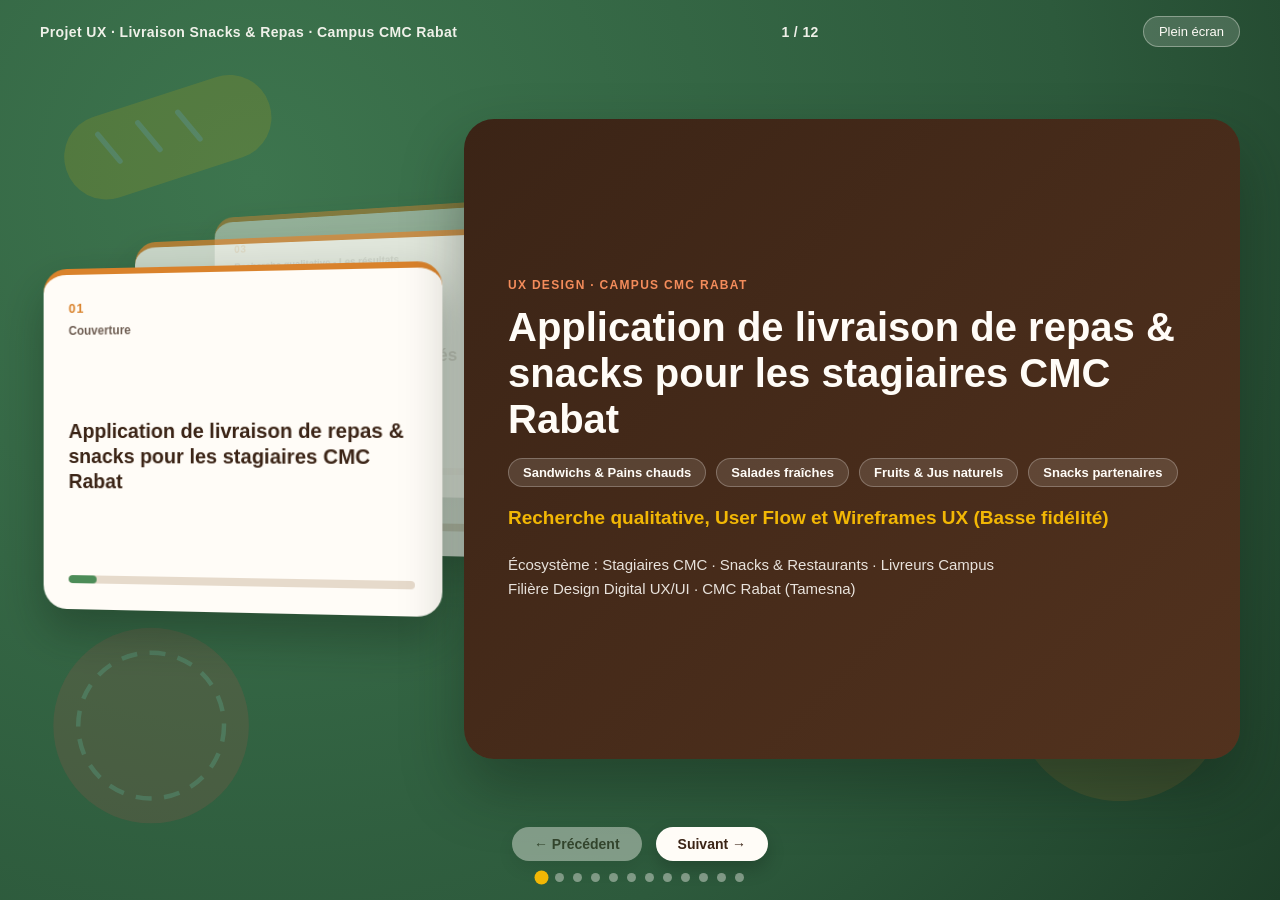
==== index.html @ 909c4a11 "Update print statement from 'Hello' to 'Goodbye'" ====
<!DOCTYPE html>
<html lang="fr">
<head>
<meta charset="UTF-8">
<meta name="viewport" content="width=device-width, initial-scale=1">
<title>Recherche UX & Wireframes : Livraison Campus CMC Rabat</title>
<style>
  :root {
    /* Palette inspirée des snacks : salade fraîche, pain doré, tomate/fruits rouges, croûte grillée */
    --bg-main: #2d5a3c;       /* Vert salade profond */
    --bg-accent: #4c8c58;     /* Vert frais */
    --crust: #3b2416;         /* Brun pain grillé / expresso */
    --bread: #d9822b;         /* Doré pain / brioche */
    --fruit: #d94e4e;         /* Rouge tomate / fraise */
    --citrus: #f2b705;        /* Jaune agrume */
    --cream: #fffcf7;         /* Blanc crème farine */
    --ink: #2a1f18;
    --muted: #6e5d52;
    --light: #f6efe6;
    --pale: #e6dacb;
  }
  * { box-sizing: border-box; margin: 0; padding: 0; }
  html, body { height: 100%; overflow: hidden; }
  body {
    font-family: "Segoe UI", Arial, Helvetica, sans-serif;
    background: radial-gradient(circle at 20% 20%, #3d754e 0%, var(--bg-main) 65%, #1e3f29 100%);
    color: var(--ink);
    display: flex;
    flex-direction: column;
    user-select: none;
    position: relative;
  }

  /* Décoration subtile en arrière-plan (formes organiques fruits / feuilles / pains, sans logo) */
  .bg-decor {
    position: fixed; inset: 0; pointer-events: none; overflow: hidden; z-index: 0; opacity: 0.14;
  }
  .bg-decor svg { width: 100%; height: 100%; }

  /* ---------- Barre supérieure ---------- */
  .topbar {
    position: relative; z-index: 2;
    display: flex; justify-content: space-between; align-items: center;
    padding: 16px 40px; color: var(--cream); font-weight: 600; font-size: 14px; letter-spacing: .4px;
  }
  .topbar .brand { opacity: .92; }
  .topbar .counter { opacity: .92; }
  .fs-btn {
    background: rgba(255,252,247,.16); border: 1px solid rgba(255,252,247,.35);
    color: var(--cream); padding: 7px 15px; border-radius: 999px; cursor: pointer; font-size: 13px;
  }
  .fs-btn:hover { background: rgba(255,252,247,.28); }

  /* ---------- Scène : pile de cartes + carte principale ---------- */
  .stage {
    position: relative; z-index: 2;
    flex: 1; display: grid; grid-template-columns: 33% 1fr; gap: 28px;
    padding: 0 40px; min-height: 0;
  }

  .stack-wrap {
    position: relative; perspective: 1400px; display: flex; align-items: center; justify-content: center;
  }
  .stack {
    position: relative; width: 100%; max-width: 400px; height: 420px;
    transform-style: preserve-3d;
  }
  .stack-card {
    position: absolute; left: 0; top: 50%; width: 100%; height: 340px; margin-top: -170px;
    background: var(--cream); border-radius: 24px; padding: 26px;
    box-shadow: 0 22px 44px rgba(18, 32, 20, .35);
    transition: transform .9s cubic-bezier(.2,.8,.2,1), opacity .9s ease;
    transform-origin: center;
    display: flex; flex-direction: column; justify-content: space-between; overflow: hidden;
    border-top: 6px solid var(--bread);
  }
  .stack-card .sc-num { font-size: 13px; font-weight: 800; color: var(--bread); letter-spacing: 1px; }
  .stack-card .sc-title { font-size: 20px; font-weight: 800; color: var(--crust); line-height: 1.25; }
  .stack-card .sc-sec { font-size: 12px; color: var(--muted); font-weight: 600; }
  .stack-card .sc-bar { height: 8px; border-radius: 8px; background: var(--pale); overflow: hidden; }
  .stack-card .sc-bar span { display: block; height: 100%; background: var(--bg-accent); border-radius: 8px; }

  .main-wrap { position: relative; display: flex; align-items: center; min-height: 0; }
  .main-card {
    position: relative; width: 100%; height: min(74vh, 640px);
    background: var(--cream); border-radius: 30px; padding: 36px 44px;
    box-shadow: 0 30px 60px rgba(15, 28, 18, .38);
    display: flex; flex-direction: column; overflow: hidden;
  }
  .main-card.enter { animation: enter .7s cubic-bezier(.2,.8,.2,1); }
  @keyframes enter {
    from { opacity: 0; transform: translateX(40px) scale(.98); }
    to   { opacity: 1; transform: translateX(0) scale(1); }
  }
  .section-tag {
    font-size: 12px; font-weight: 800; letter-spacing: 1.3px; text-transform: uppercase; color: var(--bread);
  }
  .slide-title { font-size: 32px; font-weight: 800; color: var(--crust); margin: 6px 0 16px; line-height: 1.15; }
  .content { flex: 1; min-height: 0; overflow: auto; padding-right: 6px; }
  .footnote { font-size: 12px; color: var(--muted); margin-top: 12px; }

  /* Couverture & Merci */
  .cover { background: linear-gradient(135deg, var(--crust) 0%, #52321e 100%) !important; color: var(--cream) !important; justify-content: center; }
  .cover .slide-title { font-size: 40px; color: var(--cream); margin: 12px 0 16px; }
  .cover .sub { font-size: 19px; color: var(--citrus); margin-bottom: 24px; font-weight: 600; }
  .cover .meta { font-size: 15px; opacity: .88; line-height: 1.6; }
  .cover .section-tag { color: #f48c5b; }
  .food-pills { display: flex; gap: 10px; flex-wrap: wrap; margin-bottom: 20px; }
  .food-pill {
    padding: 6px 14px; border-radius: 999px; font-size: 13px; font-weight: 700;
    background: rgba(255,252,247,.12); border: 1px solid rgba(255,252,247,.25); color: var(--cream);
  }

  /* Cartes génériques */
  .grid3 { display: grid; grid-template-columns: repeat(3, 1fr); gap: 16px; }
  .grid2 { display: grid; grid-template-columns: repeat(2, 1fr); gap: 16px; }
  .box { background: var(--light); border-radius: 18px; padding: 18px 20px; border: 1px solid #eadfce; }
  .box h4 { font-size: 16px; color: var(--crust); margin-bottom: 8px; }
  .box p, .box li { font-size: 14.5px; line-height: 1.45; }
  .box ul { padding-left: 18px; }
  .tint-fruit { background: #fbeaea; border-color: #f3cece; }
  .tint-salad { background: #e8f3eb; border-color: #c8e2cf; }
  .tint-bread { background: #fdf2e3; border-color: #f4dcba; }
  .dark { background: var(--crust); color: var(--cream); border: none; }
  .dark h4 { color: var(--citrus); }
  .q { font-weight: 700; color: var(--crust); font-size: 16.5px; margin-bottom: 8px; }
  .answer-label { font-size: 12px; font-weight: 800; letter-spacing: 1px; color: var(--bg-main); text-transform: uppercase; margin-bottom: 8px; }

  /* Barres de résultats */
  .bars { display: flex; flex-direction: column; gap: 11px; }
  .bar-row { display: grid; grid-template-columns: 225px 1fr 60px; align-items: center; gap: 12px; font-size: 14.5px; }
  .bar-track { height: 20px; background: var(--pale); border-radius: 12px; overflow: hidden; }
  .bar-fill { height: 100%; border-radius: 12px; background: var(--fruit); transform-origin: left; animation: grow .9s ease both; }
  .bar-fill.salad { background: var(--bg-accent); }
  .bar-fill.bread { background: var(--bread); }
  .bar-fill.crust { background: var(--crust); }
  .bar-val { font-weight: 800; color: var(--crust); text-align: right; }
  @keyframes grow { from { transform: scaleX(0); } to { transform: scaleX(1); } }

  /* ---------- USER FLOW DIAGRAMME (Bas-fidélité / UX) ---------- */
  .flow-board {
    display: flex; flex-direction: column; gap: 14px; background: #fff;
    border: 2px dashed #cbbba8; border-radius: 18px; padding: 16px;
  }
  .flow-lane {
    display: flex; align-items: center; gap: 8px; flex-wrap: wrap;
    padding: 10px 12px; border-radius: 12px; background: var(--light);
  }
  .lane-title {
    width: 110px; font-size: 12px; font-weight: 800; text-transform: uppercase;
    color: var(--crust); flex-shrink: 0;
  }
  .fn-screen {
    background: #fde68a; border: 1.5px solid #b45309; color: #451a03;
    padding: 6px 10px; border-radius: 6px; font-size: 12px; font-weight: 700; text-align: center;
  }
  .fn-action {
    background: #bbf7d0; border: 1.5px solid #15803d; color: #052e16;
    padding: 6px 11px; border-radius: 999px; font-size: 12px; font-weight: 700; text-align: center;
  }
  .fn-decision {
    background: #bae6fd; border: 1.5px solid #0369a1; color: #082f49;
    padding: 6px 10px; border-radius: 4px; font-size: 11.5px; font-weight: 700;
    transform: skewX(-8deg);
  }
  .fn-arrow { font-weight: 800; color: var(--muted); font-size: 14px; }

  /* ---------- WIREFRAMES UX (Basse fidélité / Noir & Blanc / Sans UI) ---------- */
  .wf-showcase {
    display: grid; grid-template-columns: 270px 1fr; gap: 24px; align-items: start;
  }
  .wf-phone {
    width: 265px; background: #ffffff; border: 2.5px solid #2b2b2b; border-radius: 22px;
    padding: 14px 14px 10px; font-family: Arial, Helvetica, sans-serif; color: #222;
    box-shadow: 6px 6px 0px #d6cec2;
  }
  .wf-meta-top { font-size: 9.5px; color: #666; letter-spacing: .5px; text-transform: uppercase; margin-bottom: 4px; }
  .wf-h1 { font-size: 17px; font-weight: 800; color: #111; margin-bottom: 4px; }
  .wf-sub { font-size: 11px; color: #555; margin-bottom: 10px; line-height: 1.3; }
  .wf-img-box {
    border: 1.5px solid #888; background: #f5f5f5; position: relative;
    display: flex; align-items: center; justify-content: center; overflow: hidden;
  }
  .wf-img-box svg { position: absolute; inset: 0; width: 100%; height: 100%; }
  .wf-input {
    border: 1.5px solid #666; padding: 7px 9px; font-size: 11px; color: #777;
    background: #fff; margin-bottom: 8px;
  }
  .wf-label { font-size: 11px; font-weight: 700; margin-bottom: 3px; color: #222; }
  .wf-card {
    border: 1.5px solid #777; padding: 8px; margin-bottom: 8px; display: flex; gap: 9px; align-items: center;
  }
  .wf-tabs { display: grid; grid-template-columns: repeat(3, 1fr); gap: 5px; margin-bottom: 10px; }
  .wf-tab {
    border: 1.5px solid #666; text-align: center; padding: 5px 2px; font-size: 11px; font-weight: 700;
  }
  .wf-tab.active { background: #dcdcdc; }
  .wf-btn {
    border: 1.5px solid #333; background: #e0e0e0; text-align: center;
    padding: 8px; font-size: 12px; font-weight: 800; color: #111; margin-top: 8px;
  }
  .wf-btn-outline {
    border: 1.5px solid #444; background: #fff; text-align: center;
    padding: 6px; font-size: 11px; font-weight: 700; color: #111;
  }
  .wf-footer {
    border-top: 1px solid #ccc; margin-top: 10px; padding-top: 6px;
    font-size: 9.5px; color: #666; display: flex; justify-content: space-between;
  }
  .wf-homebar { width: 64px; height: 3px; background: #333; margin: 6px auto 0; border-radius: 2px; }

  /* ---------- Contrôles ---------- */
  .controls {
    position: relative; z-index: 2;
    display: flex; flex-direction: column; align-items: center; gap: 12px; padding: 12px 0 18px;
  }
  .dots { display: flex; gap: 9px; flex-wrap: wrap; justify-content: center; max-width: 90vw; }
  .dot {
    width: 9px; height: 9px; border-radius: 50%; background: rgba(255,252,247,.4); border: 0; cursor: pointer;
    transition: transform .3s ease, background .3s ease;
  }
  .dot.active { background: var(--citrus); transform: scale(1.55); }
  .nav { display: flex; gap: 14px; }
  .nav button {
    background: var(--cream); color: var(--crust); border: 0; border-radius: 999px; padding: 9px 22px;
    font-weight: 800; font-size: 14px; cursor: pointer; box-shadow: 0 8px 18px rgba(0,0,0,.2);
  }
  .nav button:disabled { opacity: .4; cursor: default; }

  @media (max-width: 920px) {
    .stage { grid-template-columns: 1fr; }
    .stack-wrap { display: none; }
    .wf-showcase { grid-template-columns: 1fr; justify-items: center; }
    .grid3, .grid2 { grid-template-columns: 1fr; }
    .slide-title { font-size: 25px; }
  }
</style>
</head>
<body>

<!-- Fond illustratif léger : silhouettes abstraites de pains, feuilles de salade et fruits (sans logo) -->
<div class="bg-decor" aria-hidden="true">
  <svg viewBox="0 0 1440 900" fill="none" xmlns="http://www.w3.org/2000/svg">
    <!-- Pain / Baguette stylisée en haut à gauche -->
    <rect x="60" y="90" width="240" height="95" rx="47" transform="rotate(-18 60 90)" fill="#f2b705"/>
    <path d="M110 95 L135 125 M155 82 L180 112 M200 70 L225 100" stroke="#fff" stroke-width="6" stroke-linecap="round"/>
    <!-- Tranche d'agrume / fruit en bas à gauche -->
    <circle cx="170" cy="760" r="110" fill="#d94e4e"/>
    <circle cx="170" cy="760" r="82" stroke="#fff" stroke-width="5" stroke-dasharray="18 14"/>
    <!-- Feuille de salade / herbes à droite -->
    <path d="M1260 140 C1340 120, 1410 210, 1340 290 C1270 370, 1180 280, 1260 140 Z" fill="#a3e635"/>
    <path d="M1265 165 Q1300 220 1330 275" stroke="#fff" stroke-width="5" stroke-linecap="round"/>
    <!-- Bol de salade / snack en bas à droite -->
    <path d="M1140 720 H1380 C1380 800, 1320 845, 1260 845 C1200 845, 1140 800, 1140 720 Z" fill="#d9822b"/>
    <circle cx="1210" cy="705" r="28" fill="#a3e635"/>
    <circle cx="1265" cy="698" r="32" fill="#d94e4e"/>
    <circle cx="1320" cy="708" r="26" fill="#f2b705"/>
  </svg>
</div>

<div class="topbar">
  <span class="brand">Projet UX · Livraison Snacks & Repas · Campus CMC Rabat</span>
  <span class="counter" id="counter"></span>
  <button class="fs-btn" id="fsBtn" title="Plein écran (F)">Plein écran</button>
</div>

<div class="stage">
  <div class="stack-wrap">
    <div class="stack" id="stack"></div>
  </div>
  <div class="main-wrap">
    <div class="main-card" id="mainCard"><div class="content" id="mainContent"></div></div>
  </div>
</div>

<div class="controls">
  <div class="nav">
    <button id="prevBtn">← Précédent</button>
    <button id="nextBtn">Suivant →</button>
  </div>
  <div class="dots" id="dots"></div>
</div>

<script>
/* ==================================================================
   SECTIONS SELON VOTRE SOMMAIRE
   ================================================================== */
const SECTIONS = [
  "Recherche qualitative - Les résultats",
  "User Flow (Parcours utilisateur)",
  "Prototype UX : Wireframes (Basse fidélité)",
  "Conclusion & Merci"
];

// Helper pour l'espace réservé d'image wireframe (croix UX standard)
const wfPlaceholder = (w, h, label = "") => `
  <div class="wf-img-box" style="width:${w};height:${h};flex-shrink:0">
    <svg viewBox="0 0 100 100" preserveAspectRatio="none">
      <line x1="0" y1="0" x2="100" y2="100" stroke="#999" stroke-width="1.5"/>
      <line x1="100" y1="0" x2="0" y2="100" stroke="#999" stroke-width="1.5"/>
    </svg>
    ${label ? `<span style="position:relative;background:#fff;padding:2px 5px;font-size:10px;font-weight:800;border:1px solid #888">${label}</span>` : ""}
  </div>`;

const bars = (rows, max, unit = "/9", cls = "salad") =>
  `<div class="bars">${rows.map(([label, v]) => `
    <div class="bar-row">
      <span>${label}</span>
      <div class="bar-track"><div class="bar-fill ${cls}" style="width:${(v / max) * 100}%"></div></div>
      <span class="bar-val">${v}${unit}</span>
    </div>`).join("")}</div>`;

const S = [];

/* ---------------- 0. COUVERTURE ---------------- */
S.push({
  cover: true, section: "",
  title: "Application de livraison de repas & snacks pour les stagiaires CMC Rabat",
  html: `<div class="food-pills">
           <span class="food-pill">Sandwichs & Pains chauds</span>
           <span class="food-pill">Salades fraîches</span>
           <span class="food-pill">Fruits & Jus naturels</span>
           <span class="food-pill">Snacks partenaires</span>
         </div>
         <div class="sub">Recherche qualitative, User Flow et Wireframes UX (Basse fidélité)</div>
         <div class="meta">Écosystème : Stagiaires CMC · Snacks & Restaurants · Livreurs Campus<br>Filière Design Digital UX/UI · CMC Rabat (Tamesna)</div>`
});

/* ---------------- 1. SOMMAIRE ---------------- */
S.push({ section: "Sommaire", title: "Sommaire de la présentation", html: "__SOMMAIRE__" });

/* ==================================================================
   SECTION 1 : RECHERCHE QUALITATIVE - LES RÉSULTATS
   ================================================================== */
S.push({
  section: SECTIONS[0],
  title: "Objectif et acteurs interrogés (Entretiens)",
  html: `<div class="box dark" style="margin-bottom:16px">
           <p style="font-size:16px;line-height:1.5">Comprendre les habitudes alimentaires pendant la pause déjeuner à la CMC Rabat et identifier les blocages entre <b>stagiaires</b>, <b>snacks/restaurants</b> et <b>livreurs</b>.</p>
         </div>
         <div class="grid3">
           <div class="box tint-salad">
             <h4>Stagiaires CMC (5 entretiens)</h4>
             <ul>
               <li>Pause courte (30 à 45 min)</li>
               <li>Budget étudiant (20 à 35 DH)</li>
               <li>Besoin de repas rapides : sandwichs, salades, tacos, fruits</li>
             </ul>
           </div>
           <div class="box tint-bread">
             <h4>Snacks & Restaurants (2 entretiens)</h4>
             <ul>
               <li>Saturation entre 12h10 et 12h30</li>
               <li>Commandes téléphoniques confuses</li>
               <li>Besoin d'anticiper la préparation</li>
             </ul>
           </div>
           <div class="box tint-fruit">
             <h4>Livreurs Campus (2 entretiens)</h4>
             <ul>
               <li>Perte de temps aux accès du campus</li>
               <li>Appels multiples pour localiser le stagiaire</li>
               <li>Besoin d'un point de retrait unique</li>
             </ul>
           </div>
         </div>`
});

S.push({
  section: SECTIONS[0],
  title: "Résultats qualitatifs : irritants récurrents",
  html: `<div class="q">Fréquence des problèmes cités lors des 9 entretiens semi-directifs</div>
         <div class="answer-label">Synthèse des retours terrain</div>
         ${bars([
           ["Files d'attente trop longues aux snacks", 9],
           ["Crainte d'arriver en retard en cours/atelier", 8],
           ["Manque de visibilité sur les menus et prix", 7],
           ["Frais de livraison élevés pour un seul stagiaire", 6],
           ["Difficulté du livreur à trouver l'entrée", 5]
         ], 9, "/9", "bread")}
         <div class="box tint-salad" style="margin-top:16px">
           <p><b>Enseignement clé UX :</b> Le système doit intégrer la <b>précommande avant la pause</b>, le <b>panier partagé (commande groupée)</b> entre camarades et un <b>point de collecte fixe</b> à la porte principale.</p>
         </div>`
});

S.push({
  section: SECTIONS[0],
  title: "Verbatims et besoins fonctionnels déduits",
  html: `<div class="grid3">
           <div class="box">
             <h4>Parole de Stagiaire</h4>
             <p><i>« À 12h15, tout le monde sort en même temps. Si j'attends 20 minutes au snack, je n'ai plus le temps de manger. »</i></p>
             <p style="margin-top:10px;color:var(--bg-main)"><b>→ Solution UX :</b> Précommande horodatée + suivi en direct.</p>
           </div>
           <div class="box">
             <h4>Parole de Gérant Snack</h4>
             <p><i>« Si je reçois les commandes 20 minutes avant la pause, je prépare les pains et salades à l'avance sans erreur. »</i></p>
             <p style="margin-top:10px;color:var(--bg-main)"><b>→ Solution UX :</b> File de préparation planifiée.</p>
           </div>
           <div class="box">
             <h4>Parole de Livreur</h4>
             <p><i>« Déposer toutes les commandes groupées à la Porte Principale avec un QR code me fait gagner 10 minutes par trajet. »</i></p>
             <p style="margin-top:10px;color:var(--bg-main)"><b>→ Solution UX :</b> Validation rapide par QR Code.</p>
           </div>
         </div>`
});

/* ==================================================================
   SECTION 2 : USER FLOW (PARCOURS UTILISATEUR)
   ================================================================== */
S.push({
  section: SECTIONS[1],
  title: "User Flow global : Stagiaire · Snack · Livreur",
  html: `<div class="flow-board">
           <div class="flow-lane">
             <span class="lane-title">1. Accès & Choix</span>
             <span class="fn-action">Ouvrir l'app</span><span class="fn-arrow">→</span>
             <span class="fn-screen">Connexion Email CMC</span><span class="fn-arrow">→</span>
             <span class="fn-screen">Liste Snacks Campus</span><span class="fn-arrow">→</span>
             <span class="fn-screen">Menu (Pains, Salades, Fruits)</span><span class="fn-arrow">→</span>
             <span class="fn-action">Ajouter au panier</span>
           </div>
           <div class="flow-lane">
             <span class="lane-title">2. Panier & Groupe</span>
             <span class="fn-decision">Commande groupée ?</span><span class="fn-arrow">→</span>
             <span class="fn-action">Oui : Inviter camarades</span><span class="fn-arrow">→</span>
             <span class="fn-screen">Créneau pause (ex: 12h30)</span><span class="fn-arrow">→</span>
             <span class="fn-screen">Point collecte CMC</span><span class="fn-arrow">→</span>
             <span class="fn-action">Payer sa part</span>
           </div>
           <div class="flow-lane">
             <span class="lane-title">3. Préparation Snack</span>
             <span class="fn-screen">Tableau de bord Snack</span><span class="fn-arrow">→</span>
             <span class="fn-decision">Plats dispo ?</span><span class="fn-arrow">→</span>
             <span class="fn-action">Préparer commande</span><span class="fn-arrow">→</span>
             <span class="fn-action">Marquer « Prête »</span>
           </div>
           <div class="flow-lane">
             <span class="lane-title">4. Livraison & Retrait</span>
             <span class="fn-screen">Mission Livreur</span><span class="fn-arrow">→</span>
             <span class="fn-action">Trajet vers Porte CMC</span><span class="fn-arrow">→</span>
             <span class="fn-screen">Suivi en direct</span><span class="fn-arrow">→</span>
             <span class="fn-action">Scanner QR Code</span><span class="fn-arrow">→</span>
             <span class="fn-screen">Réception confirmée</span>
           </div>
         </div>
         <p class="footnote">Légende UX : Jaune = Écran / Interface · Vert = Action utilisateur · Bleu = Condition / Décision.</p>`
});

/* ==================================================================
   SECTION 3 : PROTOTYPE UX (WIREFRAMES BASSE FIDÉLITÉ - SANS UI)
   ================================================================== */

// Écran 1 sur 6 : Connexion CMC
S.push({
  section: SECTIONS[2],
  title: "Wireframe 1/5 · Partie de connexion (Accès Stagiaire)",
  html: `<div class="wf-showcase">
           <div class="wf-phone">
             <div class="wf-meta-top">CAMPUS CMC RABAT</div>
             <div class="wf-h1">Connexion CMC</div>
             <div style="margin:12px auto;width:74px">${wfPlaceholder("74px", "74px")}</div>
             <div style="text-align:center;font-weight:800;font-size:15px;margin:8px 0 4px">Votre pause déjeuner,<br>sans attendre.</div>
             <div class="wf-sub" style="text-align:center">Connectez-vous avec votre compte étudiant.</div>
             <div class="wf-label">Email académique CMC</div>
             <div class="wf-input">prenom.nom@cmc.ac.ma</div>
             <div class="wf-label">Mot de passe</div>
             <div class="wf-input">Saisir votre mot de passe</div>
             <div style="font-size:10px;color:#555;margin-bottom:8px">Mot de passe oublié ?</div>
             <div style="font-size:10px;color:#555;border-top:1px solid #ddd;padding-top:6px">Réservé aux stagiaires de la CMC Rabat.</div>
             <div class="wf-btn">Se connecter</div>
             <div class="wf-footer"><span>CMC Rabat / 1 sur 6</span></div>
             <div class="wf-homebar"></div>
           </div>
           <div>
             <div class="box tint-bread" style="margin-bottom:14px">
               <h4>Structure UX de l'écran de connexion</h4>
               <ul>
                 <li><b>Identification sécurisée :</b> utilisation de l'adresse académique <code>@cmc.ac.ma</code> pour garantir que la livraison est réservée aux stagiaires du campus.</li>
                 <li><b>Promesse claire :</b> hiérarchie visuelle centrée sur le gain de temps pendant la pause déjeuner.</li>
                 <li><b>Approche Wireframe (Lo-Fi) :</b> structure filaire pure en niveaux de gris sans habillage graphique ni logo, afin de valider l'ergonomie et la lisibilité des champs.</li>
               </ul>
             </div>
             <div class="box">
               <h4>Étape du User Flow associée</h4>
               <p>Ouvrir l'application → Vérification de session → Saisie des identifiants CMC → Accès aux snacks du campus.</p>
             </div>
           </div>
         </div>`
});

// Écran 2 sur 6 : Les snacks du campus
S.push({
  section: SECTIONS[2],
  title: "Wireframe 2/5 · Liste des snacks et restaurants proches",
  html: `<div class="wf-showcase">
           <div class="wf-phone">
             <div class="wf-meta-top">CMC RABAT / 02</div>
             <div class="wf-h1">Les snacks du campus</div>
             <div class="wf-input">Rechercher un snack, pain, salade...</div>
             <div style="border:1.5px solid #777;background:#f2f2f2;padding:8px;margin-bottom:10px">
               <div style="font-weight:800;font-size:12px">Offres Stagiaires</div>
               <div style="font-size:10px;color:#555">Des menus adaptés au budget étudiant.</div>
             </div>
             <div style="font-weight:800;font-size:13px;margin-bottom:6px">À proximité de votre pause</div>
             <div class="wf-card">
               ${wfPlaceholder("46px", "46px")}
               <div><div style="font-weight:800;font-size:12px">Snack du Campus</div><div style="font-size:10px;color:#555">10–15 min · Livraison : 0 DH</div><div style="font-weight:800;font-size:11px">Dès 20 DH</div></div>
             </div>
             <div class="wf-card">
               ${wfPlaceholder("46px", "46px")}
               <div><div style="font-weight:800;font-size:12px">Pause Déj’ & Salades</div><div style="font-size:10px;color:#555">15–20 min · Livraison : 3 DH</div><div style="font-weight:800;font-size:11px">Dès 22 DH</div></div>
             </div>
             <div class="wf-card">
               ${wfPlaceholder("46px", "46px")}
               <div><div style="font-weight:800;font-size:12px">Le Fournil & Fruits</div><div style="font-size:10px;color:#555">15–25 min · Livraison : 5 DH</div><div style="font-weight:800;font-size:11px">Dès 18 DH</div></div>
             </div>
             <div style="font-size:10px;color:#555;margin-top:4px">Commandez ensemble, retirez au même point.</div>
             <div class="wf-footer"><span>CMC Rabat / 2 sur 6</span></div>
             <div class="wf-homebar"></div>
           </div>
           <div>
             <div class="box tint-salad" style="margin-bottom:14px">
               <h4>Décisions UX basées sur l'enquête</h4>
               <ul>
                 <li><b>Temps de livraison affiché d'emblée :</b> « 10–15 min » permet au stagiaire de vérifier la compatibilité avec sa pause de 30 min.</li>
                 <li><b>Transparence tarifaire :</b> affichage immédiat des frais de livraison (0 DH à 5 DH) et du prix d'appel (« Dès 20 DH »).</li>
                 <li><b>Mise en avant des offres étudiantes :</b> encart dédié aux formules économiques (sandwichs, salades composées, fruits).</li>
               </ul>
             </div>
             <div class="box">
               <h4>Interaction</h4>
               <p>La sélection d'un établissement ouvre directement sa carte filtrable par catégorie de repas.</p>
             </div>
           </div>
         </div>`
});

// Écran 3 sur 6 : Menu du snack
S.push({
  section: SECTIONS[2],
  title: "Wireframe 3/5 · Carte et sélection des plats",
  html: `<div class="wf-showcase">
           <div class="wf-phone">
             <div class="wf-meta-top">← Snacks</div>
             <div class="wf-h1">Snack du Campus</div>
             <div class="wf-sub">10–15 min · Livraison gratuite sur le campus</div>
             <div class="wf-tabs">
               <div class="wf-tab active">Pains / Tacos</div>
               <div class="wf-tab">Salades</div>
               <div class="wf-tab">Fruits & Jus</div>
             </div>
             <div style="font-weight:800;font-size:13px;margin-bottom:6px">À la carte</div>
             <div class="wf-card" style="justify-content:space-between">
               <div style="display:flex;gap:8px;align-items:center">
                 ${wfPlaceholder("44px", "44px")}
                 <div><div style="font-weight:800;font-size:11.5px">Pain poulet grillé</div><div style="font-size:9.5px;color:#555">Pain frais, crudités, sauce</div><div style="font-weight:800;font-size:11px;margin-top:2px">25 DH</div></div>
               </div>
               <div class="wf-btn-outline" style="padding:4px 7px;font-size:10px">+ Ajouter</div>
             </div>
             <div class="wf-card" style="justify-content:space-between">
               <div style="display:flex;gap:8px;align-items:center">
                 ${wfPlaceholder("44px", "44px")}
                 <div><div style="font-weight:800;font-size:11.5px">Salade fraîcheur</div><div style="font-size:9.5px;color:#555">Laitue, thon, maïs, tomates</div><div style="font-weight:800;font-size:11px;margin-top:2px">22 DH</div></div>
               </div>
               <div class="wf-btn-outline" style="padding:4px 7px;font-size:10px">+ Ajouter</div>
             </div>
             <div class="wf-card" style="justify-content:space-between">
               <div style="display:flex;gap:8px;align-items:center">
                 ${wfPlaceholder("44px", "44px")}
                 <div><div style="font-weight:800;font-size:11.5px">Coupe de fruits frais</div><div style="font-size:9.5px;color:#555">Fruits de saison découpés</div><div style="font-weight:800;font-size:11px;margin-top:2px">15 DH</div></div>
               </div>
               <div class="wf-btn-outline" style="padding:4px 7px;font-size:10px">+ Ajouter</div>
             </div>
             <div class="wf-footer"><span>CMC Rabat / 3 sur 6</span></div>
             <div class="wf-homebar"></div>
           </div>
           <div>
             <div class="box tint-bread" style="margin-bottom:14px">
               <h4>Ergonomie de choix rapide</h4>
               <ul>
                 <li><b>Navigation par onglets :</b> accès direct aux catégories <i>Pains / Tacos</i>, <i>Salades</i> et <i>Fruits & Jus</i> sans défilement excessif.</li>
                 <li><b>Ajout en un clic (« + Ajouter ») :</b> réduit le temps de commande à moins de 90 secondes.</li>
                 <li><b>Lisibilité des ingrédients et prix :</b> évite toute ambiguïté lors de la préparation par le snack.</li>
               </ul>
             </div>
           </div>
         </div>`
});

// Écran 4 sur 6 : Mon panier & Commande groupée
S.push({
  section: SECTIONS[2],
  title: "Wireframe 4/5 · Panier et commande groupée entre stagiaires",
  html: `<div class="wf-showcase">
           <div class="wf-phone">
             <div class="wf-meta-top">← Menu</div>
             <div class="wf-h1">Mon panier</div>
             <div class="wf-sub">Snack du Campus · 1 article</div>
             <div class="wf-card" style="justify-content:space-between">
               <div style="display:flex;gap:8px;align-items:center">
                 ${wfPlaceholder("44px", "44px")}
                 <div><div style="font-weight:800;font-size:12px">Pain poulet grillé</div><div style="font-size:10px;color:#555">Sauce au choix · Quantité : 1</div></div>
               </div>
               <div style="font-weight:800;font-size:12px">25 DH</div>
             </div>
             <div style="font-weight:800;font-size:13px;margin:10px 0 6px">Commander à plusieurs</div>
             <div style="border:1.5px solid #777;padding:9px;background:#f8f8f8">
               <div style="display:flex;justify-content:space-between;align-items:center;font-weight:800;font-size:11.5px">
                 <span>Créer un panier partagé<br>(Commande groupée)</span>
                 <span style="border:1.5px solid #333;border-radius:10px;padding:1px 8px;background:#ccc">ON</span>
               </div>
               <div style="font-size:10px;color:#555;margin:6px 0">Activé · Invitez vos camarades à ajouter leurs repas avant de valider.</div>
               <div class="wf-btn-outline">Inviter des camarades</div>
             </div>
             <div style="font-weight:800;font-size:12px;margin-top:10px">Récapitulatif</div>
             <div style="display:flex;justify-content:space-between;font-size:11px;margin-top:4px"><span>Sous-total</span><span>25 DH</span></div>
             <div style="display:flex;justify-content:space-between;font-size:11px"><span>Livraison campus</span><span>0 DH</span></div>
             <div style="display:flex;justify-content:space-between;font-weight:800;font-size:13px;border-top:1px solid #ccc;margin-top:5px;padding-top:5px"><span>Total à payer</span><span>25 DH</span></div>
             <div class="wf-btn">Continuer</div>
             <div class="wf-footer"><span>CMC Rabat / 4 sur 6</span></div>
             <div class="wf-homebar"></div>
           </div>
           <div>
             <div class="box tint-fruit" style="margin-bottom:14px">
               <h4>Fonctionnalité phare : Panier partagé</h4>
               <ul>
                 <li><b>Réduction des coûts :</b> plusieurs stagiaires d'un même groupe commandent ensemble et partagent les frais de livraison.</li>
                 <li><b>Livraison groupée :</b> le livreur effectue un seul dépôt pour plusieurs stagiaires au même créneau de pause.</li>
                 <li><b>Récapitulatif détaillé :</b> sous-total, livraison et total net affichés avant le choix du créneau.</li>
               </ul>
             </div>
           </div>
         </div>`
});

// Écran 6 sur 6 : Suivi en direct & QR Code
S.push({
  section: SECTIONS[2],
  title: "Wireframe 5/5 · Suivi en direct et retrait par QR Code",
  html: `<div class="wf-showcase">
           <div class="wf-phone">
             <div class="wf-meta-top">COMMANDE N° CMC-012</div>
             <div class="wf-h1">Suivi en direct</div>
             <div class="wf-sub">Snack du Campus · Paiement confirmé</div>
             <div style="border:1.5px solid #777;background:#f2f2f2;padding:9px;margin-bottom:10px">
               <div style="font-weight:800;font-size:14px">En préparation</div>
               <div style="font-size:11px;color:#333">Retrait prévu à 12h30</div>
             </div>
             <div style="font-weight:800;font-size:11.5px;margin-bottom:5px">Progression de la commande</div>
             <div style="display:grid;grid-template-columns:repeat(4,1fr);gap:4px;text-align:center;font-size:9px;margin-bottom:10px">
               <div><div style="height:4px;background:#333;margin-bottom:3px"></div>Validée</div>
               <div><div style="height:4px;background:#333;margin-bottom:3px"></div><b>Préparation</b></div>
               <div><div style="height:4px;background:#ddd;margin-bottom:3px"></div>En route</div>
               <div><div style="height:4px;background:#ddd;margin-bottom:3px"></div>À retirer</div>
             </div>
             <div style="font-size:10px;color:#555">Point de collecte CMC</div>
             <div style="font-weight:800;font-size:12.5px;margin-bottom:4px">Porte Principale · CMC Rabat</div>
             <div style="font-size:10px;margin-bottom:6px">Présentez ce QR code au retrait.</div>
             <div style="display:flex;justify-content:center">${wfPlaceholder("96px", "96px", "QR CODE")}</div>
             <div style="text-align:center;font-weight:800;font-size:11px;margin-top:6px">1 × Pain poulet / Total : 25 DH</div>
             <div class="wf-btn">Retour à l'accueil</div>
             <div class="wf-footer"><span>CMC Rabat / 6 sur 6</span></div>
             <div class="wf-homebar"></div>
           </div>
           <div>
             <div class="box tint-salad" style="margin-bottom:14px">
               <h4>Sécurisation et rapidité de la remise</h4>
               <ul>
                 <li><b>Barre de progression en 4 étapes :</b> réduit l'anxiété liée à l'attente (Validée → Préparation → En route → À retirer).</li>
                 <li><b>Point de collecte unique :</b> <i>Porte Principale · CMC Rabat</i> élimine les appels téléphoniques entre livreur et stagiaire.</li>
                 <li><b>QR Code de retrait :</b> validation instantanée de la remise de commande en moins de 5 secondes.</li>
               </ul>
             </div>
           </div>
         </div>`
});

/* ==================================================================
   SECTION 4 : CONCLUSION & MERCI
   ================================================================== */
S.push({
  cover: true, section: SECTIONS[3],
  title: "Merci pour votre attention",
  html: `<div class="sub">Des questions sur la recherche qualitative, le User Flow ou les Wireframes UX ?</div>
         <div class="food-pills">
           <span class="food-pill">✓ Besoins stagiaires & snacks validés</span>
           <span class="food-pill">✓ User Flow complet</span>
           <span class="food-pill">✓ Wireframes basse fidélité testables</span>
         </div>
         <div class="meta">Prochaine étape : Tests utilisateurs sur les wireframes puis conception de l'interface UI.<br>Campus CMC Rabat (Tamesna)</div>`
});

/* ==================================================================
   SOMMAIRE GÉNÉRÉ DYNAMIQUEMENT
   ================================================================== */
(function buildSommaire() {
  const firstIdx = {};
  S.forEach((sl, i) => {
    if (sl.section && sl.section !== "Sommaire" && firstIdx[sl.section] === undefined) firstIdx[sl.section] = i;
  });
  const colors = ["#d9822b", "#2d5a3c", "#d94e4e", "#3b2416"];
  const items = SECTIONS.map((name, k) => {
    const start = firstIdx[name];
    const end = Math.max(...S.map((sl, i) => (sl.section === name ? i : -1)));
    const pg = start === end ? `Slide ${start + 1}` : `Slides ${start + 1} à ${end + 1}`;
    return `<div style="display:grid;grid-template-columns:46px 1fr auto;align-items:center;gap:14px;padding:12px 16px;background:var(--light);border-radius:16px;border:1px solid #eadfce">
              <span style="width:36px;height:36px;border-radius:50%;background:${colors[k % colors.length]};color:#fff;display:flex;align-items:center;justify-content:center;font-weight:800;font-size:16px">${k + 1}</span>
              <span style="font-weight:800;color:var(--crust);font-size:18px">${name}</span>
              <span style="color:var(--muted);font-size:14px;font-weight:600">${pg}</span>
            </div>`;
  }).join("");
  S[1].html = `<div style="display:flex;flex-direction:column;gap:12px;margin-top:6px">${items}</div>`;
})();

/* ==================================================================
   MOTEUR DE PRÉSENTATION 3D (IDENTIQUE AU MODÈLE)
   ================================================================== */
let cur = 0;
const stackEl = document.getElementById("stack");
const mainCard = document.getElementById("mainCard");
const mainContent = document.getElementById("mainContent");
const dotsEl = document.getElementById("dots");
const counter = document.getElementById("counter");
const prevBtn = document.getElementById("prevBtn");
const nextBtn = document.getElementById("nextBtn");

const POS = [
  { tx: 0,    ty: 0,   sc: 1,    ry: -10, op: 1,   z: 30 },
  { tx: 70,   ty: -44, sc: .92,  ry: -16, op: .72, z: 20 },
  { tx: 130,  ty: -86, sc: .84,  ry: -22, op: .45, z: 10 },
];
const HIDDEN_BACK = { tx: 200, ty: -120, sc: .78, ry: -26, op: 0, z: 0 };
const HIDDEN_FRONT = { tx: -120, ty: 0, sc: .9, ry: 0, op: 0, z: 40 };

function applyPos(el, p, animate = true) {
  el.style.transition = animate ? "" : "none";
  el.style.transform = `translate3d(${p.tx}px, ${p.ty}px, ${p.z}px) rotateY(${p.ry}deg) scale(${p.sc})`;
  el.style.opacity = p.op;
  el.style.zIndex = p.z;
}

function fillCard(el, idx) {
  const sl = S[idx];
  if (!sl) { el.style.visibility = "hidden"; return; }
  el.style.visibility = "visible";
  el.innerHTML = `<div><div class="sc-num">${String(idx + 1).padStart(2, "0")}</div>
                  <div class="sc-sec" style="margin-top:8px">${sl.section || "Couverture"}</div></div>
                  <div class="sc-title">${sl.title}</div>
                  <div class="sc-bar"><span style="width:${((idx + 1) / S.length) * 100}%"></span></div>`;
}

let cards = [];
function buildStack() {
  stackEl.innerHTML = "";
  cards = [0, 1, 2].map(() => {
    const d = document.createElement("div");
    d.className = "stack-card";
    stackEl.appendChild(d);
    return d;
  });
  cards.forEach((el, k) => { fillCard(el, cur + k); applyPos(el, POS[k], false); });
}

function renderDots() {
  dotsEl.innerHTML = "";
  S.forEach((_, i) => {
    const b = document.createElement("button");
    b.className = "dot" + (i === cur ? " active" : "");
    b.title = "Slide " + (i + 1);
    b.onclick = () => goTo(i);
    dotsEl.appendChild(b);
  });
}

function renderMain(animate = true) {
  mainContent.innerHTML = `${S[cur].section && !S[cur].cover ? `<div class="section-tag">${S[cur].section}</div>` : ""}
    ${S[cur].cover ? "" : `<div class="slide-title">${S[cur].title}</div>`}
    ${S[cur].html}`;
  if (S[cur].cover) {
    mainCard.classList.add("cover");
    const tag = cur === 0 ? "UX Design · Campus CMC Rabat" : "Fin de présentation";
    mainContent.innerHTML = `<div class="section-tag">${tag}</div><div class="slide-title">${S[cur].title}</div>${S[cur].html}`;
    mainContent.style.display = "flex"; mainContent.style.flexDirection = "column"; mainContent.style.justifyContent = "center";
  } else {
    mainCard.classList.remove("cover");
    mainContent.style.display = ""; mainContent.style.flexDirection = ""; mainContent.style.justifyContent = "";
  }
  if (animate) {
    mainCard.classList.remove("enter");
    void mainCard.offsetWidth;
    mainCard.classList.add("enter");
  }
  counter.textContent = `${cur + 1} / ${S.length}`;
  prevBtn.disabled = cur === 0;
  nextBtn.disabled = cur === S.length - 1;
  renderDots();
}

let busy = false;
function lock() { busy = true; setTimeout(() => { busy = false; }, 950); }

function next() {
  if (busy || cur >= S.length - 1) return;
  lock();
  const front = cards[0];
  applyPos(front, { ...HIDDEN_FRONT, tx: 260, ty: 0, sc: 1.05, ry: 0, op: 0, z: 60 });
  setTimeout(() => {
    cur++;
    renderMain(true);
    fillCard(front, cur + 2);
    applyPos(front, HIDDEN_BACK, false);
    cards = [cards[1], cards[2], front];
    cards.forEach((el, k) => applyPos(el, POS[k], true));
    front.style.transition = "transform .9s cubic-bezier(.2,.8,.2,1), opacity .9s ease";
    requestAnimationFrame(() => { applyPos(front, POS[2], true); });
  }, 380);
}

function prev() {
  if (busy || cur <= 0) return;
  lock();
  const back = cards[2];
  cur--;
  fillCard(back, cur);
  applyPos(back, { ...HIDDEN_FRONT, tx: -140, op: 0 }, false);
  renderMain(true);
  cards = [back, cards[0], cards[1]];
  requestAnimationFrame(() => {
    cards.forEach((el, k) => applyPos(el, POS[k], true));
  });
  setTimeout(() => { cards.forEach((el, k) => { if (!S[cur + k]) el.style.visibility = "hidden"; }); }, 0);
}

function goTo(i) {
  if (i === cur) return;
  if (i > cur) { const step = () => { if (cur < i) { next(); setTimeout(step, 960); } }; step(); }
  else { const step = () => { if (cur > i) { prev(); setTimeout(step, 960); } }; step(); }
}

prevBtn.onclick = () => prev();
nextBtn.onclick = () => next();

document.addEventListener("keydown", (e) => {
  if (e.key === "ArrowRight" || e.key === " " || e.key === "PageDown") { e.preventDefault(); next(); }
  else if (e.key === "ArrowLeft" || e.key === "PageUp") { e.preventDefault(); prev(); }
  else if (e.key === "Home") goTo(0);
  else if (e.key === "End") goTo(S.length - 1);
  else if (e.key === "f" || e.key === "F") toggleFs();
});

const fsBtn = document.getElementById("fsBtn");
function toggleFs() {
  if (!document.fullscreenElement) document.documentElement.requestFullscreen?.();
  else document.exitFullscreen?.();
}
fsBtn.onclick = toggleFs;

buildStack();
renderMain(false);
</script>
</body>
</html>
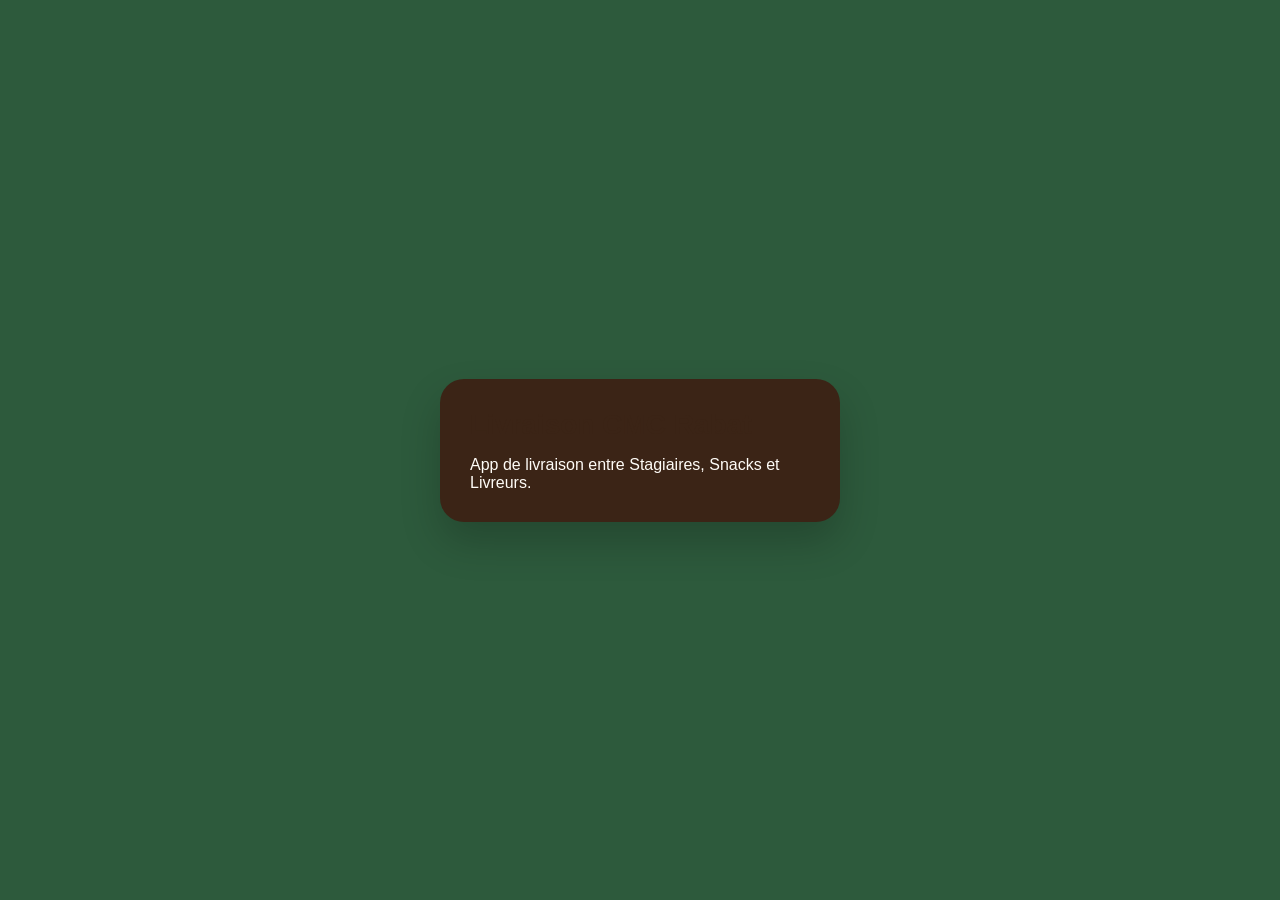
==== commit cd560519: "Update print statement from 'Hello' to 'Goodbye'" ====
--- a/index.html
+++ b/index.html
@@ -3,861 +3,71 @@
 <head>
 <meta charset="UTF-8">
 <meta name="viewport" content="width=device-width, initial-scale=1">
-<title>Recherche UX & Wireframes : Livraison Campus CMC Rabat</title>
+<title>UX Design : Livraison Campus CMC Rabat</title>
 <style>
   :root {
-    /* Palette inspirée des snacks : salade fraîche, pain doré, tomate/fruits rouges, croûte grillée */
-    --bg-main: #2d5a3c;       /* Vert salade profond */
-    --bg-accent: #4c8c58;     /* Vert frais */
-    --crust: #3b2416;         /* Brun pain grillé / expresso */
-    --bread: #d9822b;         /* Doré pain / brioche */
-    --fruit: #d94e4e;         /* Rouge tomate / fraise */
-    --citrus: #f2b705;        /* Jaune agrume */
-    --cream: #fffcf7;         /* Blanc crème farine */
-    --ink: #2a1f18;
-    --muted: #6e5d52;
-    --light: #f6efe6;
-    --pale: #e6dacb;
+    --bg-main: #2d5a3c; --bg-accent: #4c8c58;
+    --crust: #3b2416; --bread: #d9822b;
+    --fruit: #d94e4e; --citrus: #f2b705;
+    --cream: #fffcf7; --light: #f6efe6;
   }
   * { box-sizing: border-box; margin: 0; padding: 0; }
-  html, body { height: 100%; overflow: hidden; }
-  body {
-    font-family: "Segoe UI", Arial, Helvetica, sans-serif;
-    background: radial-gradient(circle at 20% 20%, #3d754e 0%, var(--bg-main) 65%, #1e3f29 100%);
-    color: var(--ink);
-    display: flex;
-    flex-direction: column;
-    user-select: none;
-    position: relative;
-  }
-
-  /* Décoration subtile en arrière-plan (formes organiques fruits / feuilles / pains, sans logo) */
-  .bg-decor {
-    position: fixed; inset: 0; pointer-events: none; overflow: hidden; z-index: 0; opacity: 0.14;
-  }
-  .bg-decor svg { width: 100%; height: 100%; }
-
-  /* ---------- Barre supérieure ---------- */
-  .topbar {
-    position: relative; z-index: 2;
-    display: flex; justify-content: space-between; align-items: center;
-    padding: 16px 40px; color: var(--cream); font-weight: 600; font-size: 14px; letter-spacing: .4px;
-  }
-  .topbar .brand { opacity: .92; }
-  .topbar .counter { opacity: .92; }
-  .fs-btn {
-    background: rgba(255,252,247,.16); border: 1px solid rgba(255,252,247,.35);
-    color: var(--cream); padding: 7px 15px; border-radius: 999px; cursor: pointer; font-size: 13px;
-  }
-  .fs-btn:hover { background: rgba(255,252,247,.28); }
-
-  /* ---------- Scène : pile de cartes + carte principale ---------- */
-  .stage {
-    position: relative; z-index: 2;
-    flex: 1; display: grid; grid-template-columns: 33% 1fr; gap: 28px;
-    padding: 0 40px; min-height: 0;
-  }
-
-  .stack-wrap {
-    position: relative; perspective: 1400px; display: flex; align-items: center; justify-content: center;
-  }
-  .stack {
-    position: relative; width: 100%; max-width: 400px; height: 420px;
-    transform-style: preserve-3d;
-  }
-  .stack-card {
-    position: absolute; left: 0; top: 50%; width: 100%; height: 340px; margin-top: -170px;
-    background: var(--cream); border-radius: 24px; padding: 26px;
-    box-shadow: 0 22px 44px rgba(18, 32, 20, .35);
-    transition: transform .9s cubic-bezier(.2,.8,.2,1), opacity .9s ease;
-    transform-origin: center;
-    display: flex; flex-direction: column; justify-content: space-between; overflow: hidden;
-    border-top: 6px solid var(--bread);
-  }
-  .stack-card .sc-num { font-size: 13px; font-weight: 800; color: var(--bread); letter-spacing: 1px; }
-  .stack-card .sc-title { font-size: 20px; font-weight: 800; color: var(--crust); line-height: 1.25; }
-  .stack-card .sc-sec { font-size: 12px; color: var(--muted); font-weight: 600; }
-  .stack-card .sc-bar { height: 8px; border-radius: 8px; background: var(--pale); overflow: hidden; }
-  .stack-card .sc-bar span { display: block; height: 100%; background: var(--bg-accent); border-radius: 8px; }
-
-  .main-wrap { position: relative; display: flex; align-items: center; min-height: 0; }
-  .main-card {
-    position: relative; width: 100%; height: min(74vh, 640px);
-    background: var(--cream); border-radius: 30px; padding: 36px 44px;
-    box-shadow: 0 30px 60px rgba(15, 28, 18, .38);
-    display: flex; flex-direction: column; overflow: hidden;
-  }
-  .main-card.enter { animation: enter .7s cubic-bezier(.2,.8,.2,1); }
-  @keyframes enter {
-    from { opacity: 0; transform: translateX(40px) scale(.98); }
-    to   { opacity: 1; transform: translateX(0) scale(1); }
-  }
-  .section-tag {
-    font-size: 12px; font-weight: 800; letter-spacing: 1.3px; text-transform: uppercase; color: var(--bread);
-  }
-  .slide-title { font-size: 32px; font-weight: 800; color: var(--crust); margin: 6px 0 16px; line-height: 1.15; }
-  .content { flex: 1; min-height: 0; overflow: auto; padding-right: 6px; }
-  .footnote { font-size: 12px; color: var(--muted); margin-top: 12px; }
-
-  /* Couverture & Merci */
-  .cover { background: linear-gradient(135deg, var(--crust) 0%, #52321e 100%) !important; color: var(--cream) !important; justify-content: center; }
-  .cover .slide-title { font-size: 40px; color: var(--cream); margin: 12px 0 16px; }
-  .cover .sub { font-size: 19px; color: var(--citrus); margin-bottom: 24px; font-weight: 600; }
-  .cover .meta { font-size: 15px; opacity: .88; line-height: 1.6; }
-  .cover .section-tag { color: #f48c5b; }
-  .food-pills { display: flex; gap: 10px; flex-wrap: wrap; margin-bottom: 20px; }
-  .food-pill {
-    padding: 6px 14px; border-radius: 999px; font-size: 13px; font-weight: 700;
-    background: rgba(255,252,247,.12); border: 1px solid rgba(255,252,247,.25); color: var(--cream);
-  }
-
-  /* Cartes génériques */
-  .grid3 { display: grid; grid-template-columns: repeat(3, 1fr); gap: 16px; }
-  .grid2 { display: grid; grid-template-columns: repeat(2, 1fr); gap: 16px; }
-  .box { background: var(--light); border-radius: 18px; padding: 18px 20px; border: 1px solid #eadfce; }
-  .box h4 { font-size: 16px; color: var(--crust); margin-bottom: 8px; }
-  .box p, .box li { font-size: 14.5px; line-height: 1.45; }
-  .box ul { padding-left: 18px; }
-  .tint-fruit { background: #fbeaea; border-color: #f3cece; }
-  .tint-salad { background: #e8f3eb; border-color: #c8e2cf; }
-  .tint-bread { background: #fdf2e3; border-color: #f4dcba; }
-  .dark { background: var(--crust); color: var(--cream); border: none; }
-  .dark h4 { color: var(--citrus); }
-  .q { font-weight: 700; color: var(--crust); font-size: 16.5px; margin-bottom: 8px; }
-  .answer-label { font-size: 12px; font-weight: 800; letter-spacing: 1px; color: var(--bg-main); text-transform: uppercase; margin-bottom: 8px; }
-
-  /* Barres de résultats */
-  .bars { display: flex; flex-direction: column; gap: 11px; }
-  .bar-row { display: grid; grid-template-columns: 225px 1fr 60px; align-items: center; gap: 12px; font-size: 14.5px; }
-  .bar-track { height: 20px; background: var(--pale); border-radius: 12px; overflow: hidden; }
-  .bar-fill { height: 100%; border-radius: 12px; background: var(--fruit); transform-origin: left; animation: grow .9s ease both; }
-  .bar-fill.salad { background: var(--bg-accent); }
-  .bar-fill.bread { background: var(--bread); }
-  .bar-fill.crust { background: var(--crust); }
-  .bar-val { font-weight: 800; color: var(--crust); text-align: right; }
-  @keyframes grow { from { transform: scaleX(0); } to { transform: scaleX(1); } }
-
-  /* ---------- USER FLOW DIAGRAMME (Bas-fidélité / UX) ---------- */
-  .flow-board {
-    display: flex; flex-direction: column; gap: 14px; background: #fff;
-    border: 2px dashed #cbbba8; border-radius: 18px; padding: 16px;
-  }
-  .flow-lane {
-    display: flex; align-items: center; gap: 8px; flex-wrap: wrap;
-    padding: 10px 12px; border-radius: 12px; background: var(--light);
-  }
-  .lane-title {
-    width: 110px; font-size: 12px; font-weight: 800; text-transform: uppercase;
-    color: var(--crust); flex-shrink: 0;
-  }
-  .fn-screen {
-    background: #fde68a; border: 1.5px solid #b45309; color: #451a03;
-    padding: 6px 10px; border-radius: 6px; font-size: 12px; font-weight: 700; text-align: center;
-  }
-  .fn-action {
-    background: #bbf7d0; border: 1.5px solid #15803d; color: #052e16;
-    padding: 6px 11px; border-radius: 999px; font-size: 12px; font-weight: 700; text-align: center;
-  }
-  .fn-decision {
-    background: #bae6fd; border: 1.5px solid #0369a1; color: #082f49;
-    padding: 6px 10px; border-radius: 4px; font-size: 11.5px; font-weight: 700;
-    transform: skewX(-8deg);
-  }
-  .fn-arrow { font-weight: 800; color: var(--muted); font-size: 14px; }
-
-  /* ---------- WIREFRAMES UX (Basse fidélité / Noir & Blanc / Sans UI) ---------- */
-  .wf-showcase {
-    display: grid; grid-template-columns: 270px 1fr; gap: 24px; align-items: start;
-  }
-  .wf-phone {
-    width: 265px; background: #ffffff; border: 2.5px solid #2b2b2b; border-radius: 22px;
-    padding: 14px 14px 10px; font-family: Arial, Helvetica, sans-serif; color: #222;
-    box-shadow: 6px 6px 0px #d6cec2;
-  }
-  .wf-meta-top { font-size: 9.5px; color: #666; letter-spacing: .5px; text-transform: uppercase; margin-bottom: 4px; }
-  .wf-h1 { font-size: 17px; font-weight: 800; color: #111; margin-bottom: 4px; }
-  .wf-sub { font-size: 11px; color: #555; margin-bottom: 10px; line-height: 1.3; }
-  .wf-img-box {
-    border: 1.5px solid #888; background: #f5f5f5; position: relative;
-    display: flex; align-items: center; justify-content: center; overflow: hidden;
-  }
-  .wf-img-box svg { position: absolute; inset: 0; width: 100%; height: 100%; }
-  .wf-input {
-    border: 1.5px solid #666; padding: 7px 9px; font-size: 11px; color: #777;
-    background: #fff; margin-bottom: 8px;
-  }
-  .wf-label { font-size: 11px; font-weight: 700; margin-bottom: 3px; color: #222; }
-  .wf-card {
-    border: 1.5px solid #777; padding: 8px; margin-bottom: 8px; display: flex; gap: 9px; align-items: center;
-  }
-  .wf-tabs { display: grid; grid-template-columns: repeat(3, 1fr); gap: 5px; margin-bottom: 10px; }
-  .wf-tab {
-    border: 1.5px solid #666; text-align: center; padding: 5px 2px; font-size: 11px; font-weight: 700;
-  }
-  .wf-tab.active { background: #dcdcdc; }
-  .wf-btn {
-    border: 1.5px solid #333; background: #e0e0e0; text-align: center;
-    padding: 8px; font-size: 12px; font-weight: 800; color: #111; margin-top: 8px;
-  }
-  .wf-btn-outline {
-    border: 1.5px solid #444; background: #fff; text-align: center;
-    padding: 6px; font-size: 11px; font-weight: 700; color: #111;
-  }
-  .wf-footer {
-    border-top: 1px solid #ccc; margin-top: 10px; padding-top: 6px;
-    font-size: 9.5px; color: #666; display: flex; justify-content: space-between;
-  }
-  .wf-homebar { width: 64px; height: 3px; background: #333; margin: 6px auto 0; border-radius: 2px; }
-
-  /* ---------- Contrôles ---------- */
-  .controls {
-    position: relative; z-index: 2;
-    display: flex; flex-direction: column; align-items: center; gap: 12px; padding: 12px 0 18px;
-  }
-  .dots { display: flex; gap: 9px; flex-wrap: wrap; justify-content: center; max-width: 90vw; }
-  .dot {
-    width: 9px; height: 9px; border-radius: 50%; background: rgba(255,252,247,.4); border: 0; cursor: pointer;
-    transition: transform .3s ease, background .3s ease;
-  }
-  .dot.active { background: var(--citrus); transform: scale(1.55); }
-  .nav { display: flex; gap: 14px; }
-  .nav button {
-    background: var(--cream); color: var(--crust); border: 0; border-radius: 999px; padding: 9px 22px;
-    font-weight: 800; font-size: 14px; cursor: pointer; box-shadow: 0 8px 18px rgba(0,0,0,.2);
-  }
-  .nav button:disabled { opacity: .4; cursor: default; }
-
-  @media (max-width: 920px) {
-    .stage { grid-template-columns: 1fr; }
-    .stack-wrap { display: none; }
-    .wf-showcase { grid-template-columns: 1fr; justify-items: center; }
-    .grid3, .grid2 { grid-template-columns: 1fr; }
-    .slide-title { font-size: 25px; }
-  }
+  body { font-family: "Segoe UI", sans-serif; background: var(--bg-main); color: var(--crust); height: 100vh; overflow: hidden; }
+  
+  /* Container Reels Vertical */
+  .reels-container { height: 100vh; overflow-y: scroll; scroll-snap-type: y mandatory; }
+  .slide { height: 100vh; scroll-snap-align: start; display: flex; align-items: center; justify-content: center; padding: 20px; }
+  
+  /* Style Carte */
+  .wf-card { width: 100%; max-width: 400px; background: var(--cream); border-radius: 24px; padding: 30px; box-shadow: 0 20px 40px rgba(0,0,0,0.2); }
+  .wf-img { background: #eee; height: 120px; display: flex; align-items: center; justify-content: center; border: 2px dashed #999; margin-bottom: 20px; border-radius: 12px; }
+  h1 { font-size: 28px; margin-bottom: 15px; color: var(--crust); }
+  .box { background: var(--light); padding: 15px; border-radius: 15px; margin-top: 10px; }
+  .btn { background: var(--bread); color: white; padding: 12px; text-align: center; font-weight: bold; border-radius: 10px; margin-top: 15px; }
 </style>
 </head>
 <body>
 
-<!-- Fond illustratif léger : silhouettes abstraites de pains, feuilles de salade et fruits (sans logo) -->
-<div class="bg-decor" aria-hidden="true">
-  <svg viewBox="0 0 1440 900" fill="none" xmlns="http://www.w3.org/2000/svg">
-    <!-- Pain / Baguette stylisée en haut à gauche -->
-    <rect x="60" y="90" width="240" height="95" rx="47" transform="rotate(-18 60 90)" fill="#f2b705"/>
-    <path d="M110 95 L135 125 M155 82 L180 112 M200 70 L225 100" stroke="#fff" stroke-width="6" stroke-linecap="round"/>
-    <!-- Tranche d'agrume / fruit en bas à gauche -->
-    <circle cx="170" cy="760" r="110" fill="#d94e4e"/>
-    <circle cx="170" cy="760" r="82" stroke="#fff" stroke-width="5" stroke-dasharray="18 14"/>
-    <!-- Feuille de salade / herbes à droite -->
-    <path d="M1260 140 C1340 120, 1410 210, 1340 290 C1270 370, 1180 280, 1260 140 Z" fill="#a3e635"/>
-    <path d="M1265 165 Q1300 220 1330 275" stroke="#fff" stroke-width="5" stroke-linecap="round"/>
-    <!-- Bol de salade / snack en bas à droite -->
-    <path d="M1140 720 H1380 C1380 800, 1320 845, 1260 845 C1200 845, 1140 800, 1140 720 Z" fill="#d9822b"/>
-    <circle cx="1210" cy="705" r="28" fill="#a3e635"/>
-    <circle cx="1265" cy="698" r="32" fill="#d94e4e"/>
-    <circle cx="1320" cy="708" r="26" fill="#f2b705"/>
-  </svg>
+<div class="reels-container">
+  <!-- Slide 0: Cover -->
+  <div class="slide"><div class="wf-card" style="background:var(--crust); color:var(--cream)">
+    <h1>Livraison CMC Rabat</h1>
+    <p>App de livraison entre Stagiaires, Snacks et Livreurs.</p>
+  </div></div>
+
+  <!-- Slide 1: Sommaire -->
+  <div class="slide"><div class="wf-card">
+    <h1>Sommaire</h1>
+    <ul style="padding-left:20px">
+      <li>01. Problématique</li><li>02. Recherche qualitative</li><li>03. Recherche quantitative</li>
+      <li>04. Persona</li><li>05. Objectifs & solutions</li><li>06. Scénarios</li>
+      <li>07. Carte d'expérience</li><li>08. Parcours utilisateur</li><li>09. User flow</li><li>10. Prototype</li>
+    </ul>
+  </div></div>
+
+  <!-- Slide 4: Persona -->
+  <div class="slide"><div class="wf-card">
+    <h1>Persona : Stagiaire CMC</h1>
+    <div class="wf-img">Photo Youssef</div>
+    <h3>Youssef, 22 ans</h3>
+    <div class="box">
+      <p><b>Profil :</b> Stagiaire CMC Rabat (Tamesna).</p>
+      <p><b>Frustrations :</b> Files d'attente, perte de temps, budget serré.</p>
+      <p><b>Besoins :</b> Précommande, commande groupée, point de retrait rapide.</p>
+    </div>
+  </div></div>
+
+  <!-- Slide 10: Prototype -->
+  <div class="slide"><div class="wf-card">
+    <h1>Prototype Suivi</h1>
+    <div class="wf-img">QR CODE</div>
+    <div class="box">
+      <p><b>Statut :</b> En préparation</p>
+      <p><b>Lieu :</b> Porte Principale CMC</p>
+    </div>
+    <div class="btn">Retour à l'accueil</div>
+  </div></div>
 </div>
 
-<div class="topbar">
-  <span class="brand">Projet UX · Livraison Snacks & Repas · Campus CMC Rabat</span>
-  <span class="counter" id="counter"></span>
-  <button class="fs-btn" id="fsBtn" title="Plein écran (F)">Plein écran</button>
-</div>
-
-<div class="stage">
-  <div class="stack-wrap">
-    <div class="stack" id="stack"></div>
-  </div>
-  <div class="main-wrap">
-    <div class="main-card" id="mainCard"><div class="content" id="mainContent"></div></div>
-  </div>
-</div>
-
-<div class="controls">
-  <div class="nav">
-    <button id="prevBtn">← Précédent</button>
-    <button id="nextBtn">Suivant →</button>
-  </div>
-  <div class="dots" id="dots"></div>
-</div>
-
-<script>
-/* ==================================================================
-   SECTIONS SELON VOTRE SOMMAIRE
-   ================================================================== */
-const SECTIONS = [
-  "Recherche qualitative - Les résultats",
-  "User Flow (Parcours utilisateur)",
-  "Prototype UX : Wireframes (Basse fidélité)",
-  "Conclusion & Merci"
-];
-
-// Helper pour l'espace réservé d'image wireframe (croix UX standard)
-const wfPlaceholder = (w, h, label = "") => `
-  <div class="wf-img-box" style="width:${w};height:${h};flex-shrink:0">
-    <svg viewBox="0 0 100 100" preserveAspectRatio="none">
-      <line x1="0" y1="0" x2="100" y2="100" stroke="#999" stroke-width="1.5"/>
-      <line x1="100" y1="0" x2="0" y2="100" stroke="#999" stroke-width="1.5"/>
-    </svg>
-    ${label ? `<span style="position:relative;background:#fff;padding:2px 5px;font-size:10px;font-weight:800;border:1px solid #888">${label}</span>` : ""}
-  </div>`;
-
-const bars = (rows, max, unit = "/9", cls = "salad") =>
-  `<div class="bars">${rows.map(([label, v]) => `
-    <div class="bar-row">
-      <span>${label}</span>
-      <div class="bar-track"><div class="bar-fill ${cls}" style="width:${(v / max) * 100}%"></div></div>
-      <span class="bar-val">${v}${unit}</span>
-    </div>`).join("")}</div>`;
-
-const S = [];
-
-/* ---------------- 0. COUVERTURE ---------------- */
-S.push({
-  cover: true, section: "",
-  title: "Application de livraison de repas & snacks pour les stagiaires CMC Rabat",
-  html: `<div class="food-pills">
-           <span class="food-pill">Sandwichs & Pains chauds</span>
-           <span class="food-pill">Salades fraîches</span>
-           <span class="food-pill">Fruits & Jus naturels</span>
-           <span class="food-pill">Snacks partenaires</span>
-         </div>
-         <div class="sub">Recherche qualitative, User Flow et Wireframes UX (Basse fidélité)</div>
-         <div class="meta">Écosystème : Stagiaires CMC · Snacks & Restaurants · Livreurs Campus<br>Filière Design Digital UX/UI · CMC Rabat (Tamesna)</div>`
-});
-
-/* ---------------- 1. SOMMAIRE ---------------- */
-S.push({ section: "Sommaire", title: "Sommaire de la présentation", html: "__SOMMAIRE__" });
-
-/* ==================================================================
-   SECTION 1 : RECHERCHE QUALITATIVE - LES RÉSULTATS
-   ================================================================== */
-S.push({
-  section: SECTIONS[0],
-  title: "Objectif et acteurs interrogés (Entretiens)",
-  html: `<div class="box dark" style="margin-bottom:16px">
-           <p style="font-size:16px;line-height:1.5">Comprendre les habitudes alimentaires pendant la pause déjeuner à la CMC Rabat et identifier les blocages entre <b>stagiaires</b>, <b>snacks/restaurants</b> et <b>livreurs</b>.</p>
-         </div>
-         <div class="grid3">
-           <div class="box tint-salad">
-             <h4>Stagiaires CMC (5 entretiens)</h4>
-             <ul>
-               <li>Pause courte (30 à 45 min)</li>
-               <li>Budget étudiant (20 à 35 DH)</li>
-               <li>Besoin de repas rapides : sandwichs, salades, tacos, fruits</li>
-             </ul>
-           </div>
-           <div class="box tint-bread">
-             <h4>Snacks & Restaurants (2 entretiens)</h4>
-             <ul>
-               <li>Saturation entre 12h10 et 12h30</li>
-               <li>Commandes téléphoniques confuses</li>
-               <li>Besoin d'anticiper la préparation</li>
-             </ul>
-           </div>
-           <div class="box tint-fruit">
-             <h4>Livreurs Campus (2 entretiens)</h4>
-             <ul>
-               <li>Perte de temps aux accès du campus</li>
-               <li>Appels multiples pour localiser le stagiaire</li>
-               <li>Besoin d'un point de retrait unique</li>
-             </ul>
-           </div>
-         </div>`
-});
-
-S.push({
-  section: SECTIONS[0],
-  title: "Résultats qualitatifs : irritants récurrents",
-  html: `<div class="q">Fréquence des problèmes cités lors des 9 entretiens semi-directifs</div>
-         <div class="answer-label">Synthèse des retours terrain</div>
-         ${bars([
-           ["Files d'attente trop longues aux snacks", 9],
-           ["Crainte d'arriver en retard en cours/atelier", 8],
-           ["Manque de visibilité sur les menus et prix", 7],
-           ["Frais de livraison élevés pour un seul stagiaire", 6],
-           ["Difficulté du livreur à trouver l'entrée", 5]
-         ], 9, "/9", "bread")}
-         <div class="box tint-salad" style="margin-top:16px">
-           <p><b>Enseignement clé UX :</b> Le système doit intégrer la <b>précommande avant la pause</b>, le <b>panier partagé (commande groupée)</b> entre camarades et un <b>point de collecte fixe</b> à la porte principale.</p>
-         </div>`
-});
-
-S.push({
-  section: SECTIONS[0],
-  title: "Verbatims et besoins fonctionnels déduits",
-  html: `<div class="grid3">
-           <div class="box">
-             <h4>Parole de Stagiaire</h4>
-             <p><i>« À 12h15, tout le monde sort en même temps. Si j'attends 20 minutes au snack, je n'ai plus le temps de manger. »</i></p>
-             <p style="margin-top:10px;color:var(--bg-main)"><b>→ Solution UX :</b> Précommande horodatée + suivi en direct.</p>
-           </div>
-           <div class="box">
-             <h4>Parole de Gérant Snack</h4>
-             <p><i>« Si je reçois les commandes 20 minutes avant la pause, je prépare les pains et salades à l'avance sans erreur. »</i></p>
-             <p style="margin-top:10px;color:var(--bg-main)"><b>→ Solution UX :</b> File de préparation planifiée.</p>
-           </div>
-           <div class="box">
-             <h4>Parole de Livreur</h4>
-             <p><i>« Déposer toutes les commandes groupées à la Porte Principale avec un QR code me fait gagner 10 minutes par trajet. »</i></p>
-             <p style="margin-top:10px;color:var(--bg-main)"><b>→ Solution UX :</b> Validation rapide par QR Code.</p>
-           </div>
-         </div>`
-});
-
-/* ==================================================================
-   SECTION 2 : USER FLOW (PARCOURS UTILISATEUR)
-   ================================================================== */
-S.push({
-  section: SECTIONS[1],
-  title: "User Flow global : Stagiaire · Snack · Livreur",
-  html: `<div class="flow-board">
-           <div class="flow-lane">
-             <span class="lane-title">1. Accès & Choix</span>
-             <span class="fn-action">Ouvrir l'app</span><span class="fn-arrow">→</span>
-             <span class="fn-screen">Connexion Email CMC</span><span class="fn-arrow">→</span>
-             <span class="fn-screen">Liste Snacks Campus</span><span class="fn-arrow">→</span>
-             <span class="fn-screen">Menu (Pains, Salades, Fruits)</span><span class="fn-arrow">→</span>
-             <span class="fn-action">Ajouter au panier</span>
-           </div>
-           <div class="flow-lane">
-             <span class="lane-title">2. Panier & Groupe</span>
-             <span class="fn-decision">Commande groupée ?</span><span class="fn-arrow">→</span>
-             <span class="fn-action">Oui : Inviter camarades</span><span class="fn-arrow">→</span>
-             <span class="fn-screen">Créneau pause (ex: 12h30)</span><span class="fn-arrow">→</span>
-             <span class="fn-screen">Point collecte CMC</span><span class="fn-arrow">→</span>
-             <span class="fn-action">Payer sa part</span>
-           </div>
-           <div class="flow-lane">
-             <span class="lane-title">3. Préparation Snack</span>
-             <span class="fn-screen">Tableau de bord Snack</span><span class="fn-arrow">→</span>
-             <span class="fn-decision">Plats dispo ?</span><span class="fn-arrow">→</span>
-             <span class="fn-action">Préparer commande</span><span class="fn-arrow">→</span>
-             <span class="fn-action">Marquer « Prête »</span>
-           </div>
-           <div class="flow-lane">
-             <span class="lane-title">4. Livraison & Retrait</span>
-             <span class="fn-screen">Mission Livreur</span><span class="fn-arrow">→</span>
-             <span class="fn-action">Trajet vers Porte CMC</span><span class="fn-arrow">→</span>
-             <span class="fn-screen">Suivi en direct</span><span class="fn-arrow">→</span>
-             <span class="fn-action">Scanner QR Code</span><span class="fn-arrow">→</span>
-             <span class="fn-screen">Réception confirmée</span>
-           </div>
-         </div>
-         <p class="footnote">Légende UX : Jaune = Écran / Interface · Vert = Action utilisateur · Bleu = Condition / Décision.</p>`
-});
-
-/* ==================================================================
-   SECTION 3 : PROTOTYPE UX (WIREFRAMES BASSE FIDÉLITÉ - SANS UI)
-   ================================================================== */
-
-// Écran 1 sur 6 : Connexion CMC
-S.push({
-  section: SECTIONS[2],
-  title: "Wireframe 1/5 · Partie de connexion (Accès Stagiaire)",
-  html: `<div class="wf-showcase">
-           <div class="wf-phone">
-             <div class="wf-meta-top">CAMPUS CMC RABAT</div>
-             <div class="wf-h1">Connexion CMC</div>
-             <div style="margin:12px auto;width:74px">${wfPlaceholder("74px", "74px")}</div>
-             <div style="text-align:center;font-weight:800;font-size:15px;margin:8px 0 4px">Votre pause déjeuner,<br>sans attendre.</div>
-             <div class="wf-sub" style="text-align:center">Connectez-vous avec votre compte étudiant.</div>
-             <div class="wf-label">Email académique CMC</div>
-             <div class="wf-input">prenom.nom@cmc.ac.ma</div>
-             <div class="wf-label">Mot de passe</div>
-             <div class="wf-input">Saisir votre mot de passe</div>
-             <div style="font-size:10px;color:#555;margin-bottom:8px">Mot de passe oublié ?</div>
-             <div style="font-size:10px;color:#555;border-top:1px solid #ddd;padding-top:6px">Réservé aux stagiaires de la CMC Rabat.</div>
-             <div class="wf-btn">Se connecter</div>
-             <div class="wf-footer"><span>CMC Rabat / 1 sur 6</span></div>
-             <div class="wf-homebar"></div>
-           </div>
-           <div>
-             <div class="box tint-bread" style="margin-bottom:14px">
-               <h4>Structure UX de l'écran de connexion</h4>
-               <ul>
-                 <li><b>Identification sécurisée :</b> utilisation de l'adresse académique <code>@cmc.ac.ma</code> pour garantir que la livraison est réservée aux stagiaires du campus.</li>
-                 <li><b>Promesse claire :</b> hiérarchie visuelle centrée sur le gain de temps pendant la pause déjeuner.</li>
-                 <li><b>Approche Wireframe (Lo-Fi) :</b> structure filaire pure en niveaux de gris sans habillage graphique ni logo, afin de valider l'ergonomie et la lisibilité des champs.</li>
-               </ul>
-             </div>
-             <div class="box">
-               <h4>Étape du User Flow associée</h4>
-               <p>Ouvrir l'application → Vérification de session → Saisie des identifiants CMC → Accès aux snacks du campus.</p>
-             </div>
-           </div>
-         </div>`
-});
-
-// Écran 2 sur 6 : Les snacks du campus
-S.push({
-  section: SECTIONS[2],
-  title: "Wireframe 2/5 · Liste des snacks et restaurants proches",
-  html: `<div class="wf-showcase">
-           <div class="wf-phone">
-             <div class="wf-meta-top">CMC RABAT / 02</div>
-             <div class="wf-h1">Les snacks du campus</div>
-             <div class="wf-input">Rechercher un snack, pain, salade...</div>
-             <div style="border:1.5px solid #777;background:#f2f2f2;padding:8px;margin-bottom:10px">
-               <div style="font-weight:800;font-size:12px">Offres Stagiaires</div>
-               <div style="font-size:10px;color:#555">Des menus adaptés au budget étudiant.</div>
-             </div>
-             <div style="font-weight:800;font-size:13px;margin-bottom:6px">À proximité de votre pause</div>
-             <div class="wf-card">
-               ${wfPlaceholder("46px", "46px")}
-               <div><div style="font-weight:800;font-size:12px">Snack du Campus</div><div style="font-size:10px;color:#555">10–15 min · Livraison : 0 DH</div><div style="font-weight:800;font-size:11px">Dès 20 DH</div></div>
-             </div>
-             <div class="wf-card">
-               ${wfPlaceholder("46px", "46px")}
-               <div><div style="font-weight:800;font-size:12px">Pause Déj’ & Salades</div><div style="font-size:10px;color:#555">15–20 min · Livraison : 3 DH</div><div style="font-weight:800;font-size:11px">Dès 22 DH</div></div>
-             </div>
-             <div class="wf-card">
-               ${wfPlaceholder("46px", "46px")}
-               <div><div style="font-weight:800;font-size:12px">Le Fournil & Fruits</div><div style="font-size:10px;color:#555">15–25 min · Livraison : 5 DH</div><div style="font-weight:800;font-size:11px">Dès 18 DH</div></div>
-             </div>
-             <div style="font-size:10px;color:#555;margin-top:4px">Commandez ensemble, retirez au même point.</div>
-             <div class="wf-footer"><span>CMC Rabat / 2 sur 6</span></div>
-             <div class="wf-homebar"></div>
-           </div>
-           <div>
-             <div class="box tint-salad" style="margin-bottom:14px">
-               <h4>Décisions UX basées sur l'enquête</h4>
-               <ul>
-                 <li><b>Temps de livraison affiché d'emblée :</b> « 10–15 min » permet au stagiaire de vérifier la compatibilité avec sa pause de 30 min.</li>
-                 <li><b>Transparence tarifaire :</b> affichage immédiat des frais de livraison (0 DH à 5 DH) et du prix d'appel (« Dès 20 DH »).</li>
-                 <li><b>Mise en avant des offres étudiantes :</b> encart dédié aux formules économiques (sandwichs, salades composées, fruits).</li>
-               </ul>
-             </div>
-             <div class="box">
-               <h4>Interaction</h4>
-               <p>La sélection d'un établissement ouvre directement sa carte filtrable par catégorie de repas.</p>
-             </div>
-           </div>
-         </div>`
-});
-
-// Écran 3 sur 6 : Menu du snack
-S.push({
-  section: SECTIONS[2],
-  title: "Wireframe 3/5 · Carte et sélection des plats",
-  html: `<div class="wf-showcase">
-           <div class="wf-phone">
-             <div class="wf-meta-top">← Snacks</div>
-             <div class="wf-h1">Snack du Campus</div>
-             <div class="wf-sub">10–15 min · Livraison gratuite sur le campus</div>
-             <div class="wf-tabs">
-               <div class="wf-tab active">Pains / Tacos</div>
-               <div class="wf-tab">Salades</div>
-               <div class="wf-tab">Fruits & Jus</div>
-             </div>
-             <div style="font-weight:800;font-size:13px;margin-bottom:6px">À la carte</div>
-             <div class="wf-card" style="justify-content:space-between">
-               <div style="display:flex;gap:8px;align-items:center">
-                 ${wfPlaceholder("44px", "44px")}
-                 <div><div style="font-weight:800;font-size:11.5px">Pain poulet grillé</div><div style="font-size:9.5px;color:#555">Pain frais, crudités, sauce</div><div style="font-weight:800;font-size:11px;margin-top:2px">25 DH</div></div>
-               </div>
-               <div class="wf-btn-outline" style="padding:4px 7px;font-size:10px">+ Ajouter</div>
-             </div>
-             <div class="wf-card" style="justify-content:space-between">
-               <div style="display:flex;gap:8px;align-items:center">
-                 ${wfPlaceholder("44px", "44px")}
-                 <div><div style="font-weight:800;font-size:11.5px">Salade fraîcheur</div><div style="font-size:9.5px;color:#555">Laitue, thon, maïs, tomates</div><div style="font-weight:800;font-size:11px;margin-top:2px">22 DH</div></div>
-               </div>
-               <div class="wf-btn-outline" style="padding:4px 7px;font-size:10px">+ Ajouter</div>
-             </div>
-             <div class="wf-card" style="justify-content:space-between">
-               <div style="display:flex;gap:8px;align-items:center">
-                 ${wfPlaceholder("44px", "44px")}
-                 <div><div style="font-weight:800;font-size:11.5px">Coupe de fruits frais</div><div style="font-size:9.5px;color:#555">Fruits de saison découpés</div><div style="font-weight:800;font-size:11px;margin-top:2px">15 DH</div></div>
-               </div>
-               <div class="wf-btn-outline" style="padding:4px 7px;font-size:10px">+ Ajouter</div>
-             </div>
-             <div class="wf-footer"><span>CMC Rabat / 3 sur 6</span></div>
-             <div class="wf-homebar"></div>
-           </div>
-           <div>
-             <div class="box tint-bread" style="margin-bottom:14px">
-               <h4>Ergonomie de choix rapide</h4>
-               <ul>
-                 <li><b>Navigation par onglets :</b> accès direct aux catégories <i>Pains / Tacos</i>, <i>Salades</i> et <i>Fruits & Jus</i> sans défilement excessif.</li>
-                 <li><b>Ajout en un clic (« + Ajouter ») :</b> réduit le temps de commande à moins de 90 secondes.</li>
-                 <li><b>Lisibilité des ingrédients et prix :</b> évite toute ambiguïté lors de la préparation par le snack.</li>
-               </ul>
-             </div>
-           </div>
-         </div>`
-});
-
-// Écran 4 sur 6 : Mon panier & Commande groupée
-S.push({
-  section: SECTIONS[2],
-  title: "Wireframe 4/5 · Panier et commande groupée entre stagiaires",
-  html: `<div class="wf-showcase">
-           <div class="wf-phone">
-             <div class="wf-meta-top">← Menu</div>
-             <div class="wf-h1">Mon panier</div>
-             <div class="wf-sub">Snack du Campus · 1 article</div>
-             <div class="wf-card" style="justify-content:space-between">
-               <div style="display:flex;gap:8px;align-items:center">
-                 ${wfPlaceholder("44px", "44px")}
-                 <div><div style="font-weight:800;font-size:12px">Pain poulet grillé</div><div style="font-size:10px;color:#555">Sauce au choix · Quantité : 1</div></div>
-               </div>
-               <div style="font-weight:800;font-size:12px">25 DH</div>
-             </div>
-             <div style="font-weight:800;font-size:13px;margin:10px 0 6px">Commander à plusieurs</div>
-             <div style="border:1.5px solid #777;padding:9px;background:#f8f8f8">
-               <div style="display:flex;justify-content:space-between;align-items:center;font-weight:800;font-size:11.5px">
-                 <span>Créer un panier partagé<br>(Commande groupée)</span>
-                 <span style="border:1.5px solid #333;border-radius:10px;padding:1px 8px;background:#ccc">ON</span>
-               </div>
-               <div style="font-size:10px;color:#555;margin:6px 0">Activé · Invitez vos camarades à ajouter leurs repas avant de valider.</div>
-               <div class="wf-btn-outline">Inviter des camarades</div>
-             </div>
-             <div style="font-weight:800;font-size:12px;margin-top:10px">Récapitulatif</div>
-             <div style="display:flex;justify-content:space-between;font-size:11px;margin-top:4px"><span>Sous-total</span><span>25 DH</span></div>
-             <div style="display:flex;justify-content:space-between;font-size:11px"><span>Livraison campus</span><span>0 DH</span></div>
-             <div style="display:flex;justify-content:space-between;font-weight:800;font-size:13px;border-top:1px solid #ccc;margin-top:5px;padding-top:5px"><span>Total à payer</span><span>25 DH</span></div>
-             <div class="wf-btn">Continuer</div>
-             <div class="wf-footer"><span>CMC Rabat / 4 sur 6</span></div>
-             <div class="wf-homebar"></div>
-           </div>
-           <div>
-             <div class="box tint-fruit" style="margin-bottom:14px">
-               <h4>Fonctionnalité phare : Panier partagé</h4>
-               <ul>
-                 <li><b>Réduction des coûts :</b> plusieurs stagiaires d'un même groupe commandent ensemble et partagent les frais de livraison.</li>
-                 <li><b>Livraison groupée :</b> le livreur effectue un seul dépôt pour plusieurs stagiaires au même créneau de pause.</li>
-                 <li><b>Récapitulatif détaillé :</b> sous-total, livraison et total net affichés avant le choix du créneau.</li>
-               </ul>
-             </div>
-           </div>
-         </div>`
-});
-
-// Écran 6 sur 6 : Suivi en direct & QR Code
-S.push({
-  section: SECTIONS[2],
-  title: "Wireframe 5/5 · Suivi en direct et retrait par QR Code",
-  html: `<div class="wf-showcase">
-           <div class="wf-phone">
-             <div class="wf-meta-top">COMMANDE N° CMC-012</div>
-             <div class="wf-h1">Suivi en direct</div>
-             <div class="wf-sub">Snack du Campus · Paiement confirmé</div>
-             <div style="border:1.5px solid #777;background:#f2f2f2;padding:9px;margin-bottom:10px">
-               <div style="font-weight:800;font-size:14px">En préparation</div>
-               <div style="font-size:11px;color:#333">Retrait prévu à 12h30</div>
-             </div>
-             <div style="font-weight:800;font-size:11.5px;margin-bottom:5px">Progression de la commande</div>
-             <div style="display:grid;grid-template-columns:repeat(4,1fr);gap:4px;text-align:center;font-size:9px;margin-bottom:10px">
-               <div><div style="height:4px;background:#333;margin-bottom:3px"></div>Validée</div>
-               <div><div style="height:4px;background:#333;margin-bottom:3px"></div><b>Préparation</b></div>
-               <div><div style="height:4px;background:#ddd;margin-bottom:3px"></div>En route</div>
-               <div><div style="height:4px;background:#ddd;margin-bottom:3px"></div>À retirer</div>
-             </div>
-             <div style="font-size:10px;color:#555">Point de collecte CMC</div>
-             <div style="font-weight:800;font-size:12.5px;margin-bottom:4px">Porte Principale · CMC Rabat</div>
-             <div style="font-size:10px;margin-bottom:6px">Présentez ce QR code au retrait.</div>
-             <div style="display:flex;justify-content:center">${wfPlaceholder("96px", "96px", "QR CODE")}</div>
-             <div style="text-align:center;font-weight:800;font-size:11px;margin-top:6px">1 × Pain poulet / Total : 25 DH</div>
-             <div class="wf-btn">Retour à l'accueil</div>
-             <div class="wf-footer"><span>CMC Rabat / 6 sur 6</span></div>
-             <div class="wf-homebar"></div>
-           </div>
-           <div>
-             <div class="box tint-salad" style="margin-bottom:14px">
-               <h4>Sécurisation et rapidité de la remise</h4>
-               <ul>
-                 <li><b>Barre de progression en 4 étapes :</b> réduit l'anxiété liée à l'attente (Validée → Préparation → En route → À retirer).</li>
-                 <li><b>Point de collecte unique :</b> <i>Porte Principale · CMC Rabat</i> élimine les appels téléphoniques entre livreur et stagiaire.</li>
-                 <li><b>QR Code de retrait :</b> validation instantanée de la remise de commande en moins de 5 secondes.</li>
-               </ul>
-             </div>
-           </div>
-         </div>`
-});
-
-/* ==================================================================
-   SECTION 4 : CONCLUSION & MERCI
-   ================================================================== */
-S.push({
-  cover: true, section: SECTIONS[3],
-  title: "Merci pour votre attention",
-  html: `<div class="sub">Des questions sur la recherche qualitative, le User Flow ou les Wireframes UX ?</div>
-         <div class="food-pills">
-           <span class="food-pill">✓ Besoins stagiaires & snacks validés</span>
-           <span class="food-pill">✓ User Flow complet</span>
-           <span class="food-pill">✓ Wireframes basse fidélité testables</span>
-         </div>
-         <div class="meta">Prochaine étape : Tests utilisateurs sur les wireframes puis conception de l'interface UI.<br>Campus CMC Rabat (Tamesna)</div>`
-});
-
-/* ==================================================================
-   SOMMAIRE GÉNÉRÉ DYNAMIQUEMENT
-   ================================================================== */
-(function buildSommaire() {
-  const firstIdx = {};
-  S.forEach((sl, i) => {
-    if (sl.section && sl.section !== "Sommaire" && firstIdx[sl.section] === undefined) firstIdx[sl.section] = i;
-  });
-  const colors = ["#d9822b", "#2d5a3c", "#d94e4e", "#3b2416"];
-  const items = SECTIONS.map((name, k) => {
-    const start = firstIdx[name];
-    const end = Math.max(...S.map((sl, i) => (sl.section === name ? i : -1)));
-    const pg = start === end ? `Slide ${start + 1}` : `Slides ${start + 1} à ${end + 1}`;
-    return `<div style="display:grid;grid-template-columns:46px 1fr auto;align-items:center;gap:14px;padding:12px 16px;background:var(--light);border-radius:16px;border:1px solid #eadfce">
-              <span style="width:36px;height:36px;border-radius:50%;background:${colors[k % colors.length]};color:#fff;display:flex;align-items:center;justify-content:center;font-weight:800;font-size:16px">${k + 1}</span>
-              <span style="font-weight:800;color:var(--crust);font-size:18px">${name}</span>
-              <span style="color:var(--muted);font-size:14px;font-weight:600">${pg}</span>
-            </div>`;
-  }).join("");
-  S[1].html = `<div style="display:flex;flex-direction:column;gap:12px;margin-top:6px">${items}</div>`;
-})();
-
-/* ==================================================================
-   MOTEUR DE PRÉSENTATION 3D (IDENTIQUE AU MODÈLE)
-   ================================================================== */
-let cur = 0;
-const stackEl = document.getElementById("stack");
-const mainCard = document.getElementById("mainCard");
-const mainContent = document.getElementById("mainContent");
-const dotsEl = document.getElementById("dots");
-const counter = document.getElementById("counter");
-const prevBtn = document.getElementById("prevBtn");
-const nextBtn = document.getElementById("nextBtn");
-
-const POS = [
-  { tx: 0,    ty: 0,   sc: 1,    ry: -10, op: 1,   z: 30 },
-  { tx: 70,   ty: -44, sc: .92,  ry: -16, op: .72, z: 20 },
-  { tx: 130,  ty: -86, sc: .84,  ry: -22, op: .45, z: 10 },
-];
-const HIDDEN_BACK = { tx: 200, ty: -120, sc: .78, ry: -26, op: 0, z: 0 };
-const HIDDEN_FRONT = { tx: -120, ty: 0, sc: .9, ry: 0, op: 0, z: 40 };
-
-function applyPos(el, p, animate = true) {
-  el.style.transition = animate ? "" : "none";
-  el.style.transform = `translate3d(${p.tx}px, ${p.ty}px, ${p.z}px) rotateY(${p.ry}deg) scale(${p.sc})`;
-  el.style.opacity = p.op;
-  el.style.zIndex = p.z;
-}
-
-function fillCard(el, idx) {
-  const sl = S[idx];
-  if (!sl) { el.style.visibility = "hidden"; return; }
-  el.style.visibility = "visible";
-  el.innerHTML = `<div><div class="sc-num">${String(idx + 1).padStart(2, "0")}</div>
-                  <div class="sc-sec" style="margin-top:8px">${sl.section || "Couverture"}</div></div>
-                  <div class="sc-title">${sl.title}</div>
-                  <div class="sc-bar"><span style="width:${((idx + 1) / S.length) * 100}%"></span></div>`;
-}
-
-let cards = [];
-function buildStack() {
-  stackEl.innerHTML = "";
-  cards = [0, 1, 2].map(() => {
-    const d = document.createElement("div");
-    d.className = "stack-card";
-    stackEl.appendChild(d);
-    return d;
-  });
-  cards.forEach((el, k) => { fillCard(el, cur + k); applyPos(el, POS[k], false); });
-}
-
-function renderDots() {
-  dotsEl.innerHTML = "";
-  S.forEach((_, i) => {
-    const b = document.createElement("button");
-    b.className = "dot" + (i === cur ? " active" : "");
-    b.title = "Slide " + (i + 1);
-    b.onclick = () => goTo(i);
-    dotsEl.appendChild(b);
-  });
-}
-
-function renderMain(animate = true) {
-  mainContent.innerHTML = `${S[cur].section && !S[cur].cover ? `<div class="section-tag">${S[cur].section}</div>` : ""}
-    ${S[cur].cover ? "" : `<div class="slide-title">${S[cur].title}</div>`}
-    ${S[cur].html}`;
-  if (S[cur].cover) {
-    mainCard.classList.add("cover");
-    const tag = cur === 0 ? "UX Design · Campus CMC Rabat" : "Fin de présentation";
-    mainContent.innerHTML = `<div class="section-tag">${tag}</div><div class="slide-title">${S[cur].title}</div>${S[cur].html}`;
-    mainContent.style.display = "flex"; mainContent.style.flexDirection = "column"; mainContent.style.justifyContent = "center";
-  } else {
-    mainCard.classList.remove("cover");
-    mainContent.style.display = ""; mainContent.style.flexDirection = ""; mainContent.style.justifyContent = "";
-  }
-  if (animate) {
-    mainCard.classList.remove("enter");
-    void mainCard.offsetWidth;
-    mainCard.classList.add("enter");
-  }
-  counter.textContent = `${cur + 1} / ${S.length}`;
-  prevBtn.disabled = cur === 0;
-  nextBtn.disabled = cur === S.length - 1;
-  renderDots();
-}
-
-let busy = false;
-function lock() { busy = true; setTimeout(() => { busy = false; }, 950); }
-
-function next() {
-  if (busy || cur >= S.length - 1) return;
-  lock();
-  const front = cards[0];
-  applyPos(front, { ...HIDDEN_FRONT, tx: 260, ty: 0, sc: 1.05, ry: 0, op: 0, z: 60 });
-  setTimeout(() => {
-    cur++;
-    renderMain(true);
-    fillCard(front, cur + 2);
-    applyPos(front, HIDDEN_BACK, false);
-    cards = [cards[1], cards[2], front];
-    cards.forEach((el, k) => applyPos(el, POS[k], true));
-    front.style.transition = "transform .9s cubic-bezier(.2,.8,.2,1), opacity .9s ease";
-    requestAnimationFrame(() => { applyPos(front, POS[2], true); });
-  }, 380);
-}
-
-function prev() {
-  if (busy || cur <= 0) return;
-  lock();
-  const back = cards[2];
-  cur--;
-  fillCard(back, cur);
-  applyPos(back, { ...HIDDEN_FRONT, tx: -140, op: 0 }, false);
-  renderMain(true);
-  cards = [back, cards[0], cards[1]];
-  requestAnimationFrame(() => {
-    cards.forEach((el, k) => applyPos(el, POS[k], true));
-  });
-  setTimeout(() => { cards.forEach((el, k) => { if (!S[cur + k]) el.style.visibility = "hidden"; }); }, 0);
-}
-
-function goTo(i) {
-  if (i === cur) return;
-  if (i > cur) { const step = () => { if (cur < i) { next(); setTimeout(step, 960); } }; step(); }
-  else { const step = () => { if (cur > i) { prev(); setTimeout(step, 960); } }; step(); }
-}
-
-prevBtn.onclick = () => prev();
-nextBtn.onclick = () => next();
-
-document.addEventListener("keydown", (e) => {
-  if (e.key === "ArrowRight" || e.key === " " || e.key === "PageDown") { e.preventDefault(); next(); }
-  else if (e.key === "ArrowLeft" || e.key === "PageUp") { e.preventDefault(); prev(); }
-  else if (e.key === "Home") goTo(0);
-  else if (e.key === "End") goTo(S.length - 1);
-  else if (e.key === "f" || e.key === "F") toggleFs();
-});
-
-const fsBtn = document.getElementById("fsBtn");
-function toggleFs() {
-  if (!document.fullscreenElement) document.documentElement.requestFullscreen?.();
-  else document.exitFullscreen?.();
-}
-fsBtn.onclick = toggleFs;
-
-buildStack();
-renderMain(false);
-</script>
 </body>
 </html>
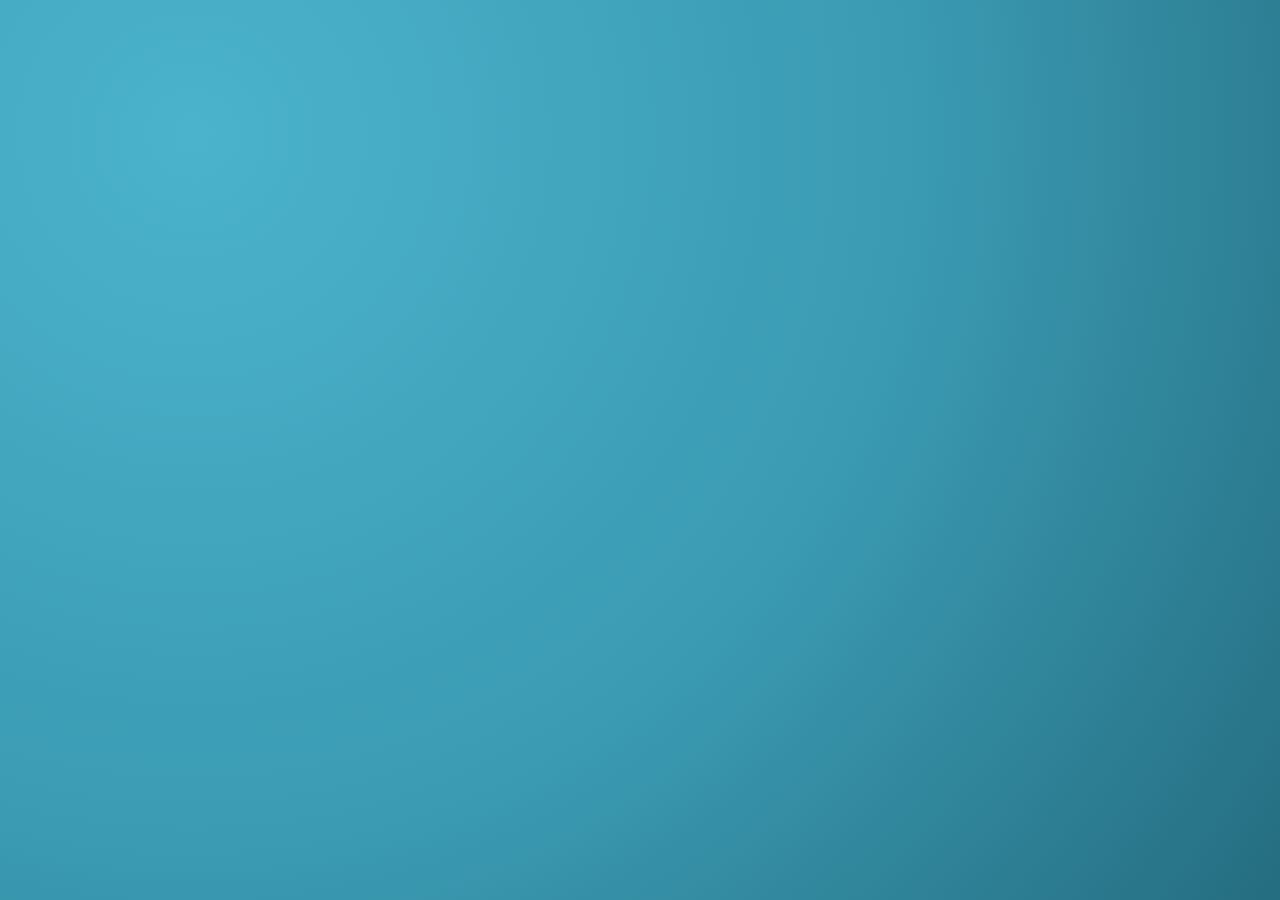
==== commit 1db074e0: "Enhance index.html with new styles and meta tags Updated viewport meta tag and title for better resp" ====
--- a/index.html
+++ b/index.html
@@ -2,72 +2,365 @@
 <html lang="fr">
 <head>
 <meta charset="UTF-8">
-<meta name="viewport" content="width=device-width, initial-scale=1">
-<title>UX Design : Livraison Campus CMC Rabat</title>
+<meta name="viewport" content="width=device-width, initial-scale=1.0">
+<title>Étude UX Design — Application de Livraison CMC Rabat</title>
 <style>
   :root {
-    --bg-main: #2d5a3c; --bg-accent: #4c8c58;
-    --crust: #3b2416; --bread: #d9822b;
-    --fruit: #d94e4e; --citrus: #f2b705;
-    --cream: #fffcf7; --light: #f6efe6;
-  }
+    --bg-teal: #3A9AB2;
+    --bg-teal-dark: #256D80;
+    --card-bg: #FFFFFF;
+    --dark-ink: #102A33;
+    --text-body: #334E58;
+    --text-muted: #627D87;
+    --gold: #D4AF37;
+    --gold-light: #FBF6E6;
+    --accent-grad: linear-gradient(135deg, #5B6CF9 0%, #3A9AB2 55%, #2EB88A 100%);
+    --soft-surface: #F2F7F9;
+    --border-subtle: #DCE8ED;
+    --flow-action: #2EB88A;
+    --flow-screen: #F4C430;
+    --flow-decision: #3A9AB2;
+    --radius-card: 24px;
+    --shadow-card: 0 24px 60px rgba(16, 42, 51, 0.25);
+  }
+
   * { box-sizing: border-box; margin: 0; padding: 0; }
-  body { font-family: "Segoe UI", sans-serif; background: var(--bg-main); color: var(--crust); height: 100vh; overflow: hidden; }
-  
-  /* Container Reels Vertical */
-  .reels-container { height: 100vh; overflow-y: scroll; scroll-snap-type: y mandatory; }
-  .slide { height: 100vh; scroll-snap-align: start; display: flex; align-items: center; justify-content: center; padding: 20px; }
-  
-  /* Style Carte */
-  .wf-card { width: 100%; max-width: 400px; background: var(--cream); border-radius: 24px; padding: 30px; box-shadow: 0 20px 40px rgba(0,0,0,0.2); }
-  .wf-img { background: #eee; height: 120px; display: flex; align-items: center; justify-content: center; border: 2px dashed #999; margin-bottom: 20px; border-radius: 12px; }
-  h1 { font-size: 28px; margin-bottom: 15px; color: var(--crust); }
-  .box { background: var(--light); padding: 15px; border-radius: 15px; margin-top: 10px; }
-  .btn { background: var(--bread); color: white; padding: 12px; text-align: center; font-weight: bold; border-radius: 10px; margin-top: 15px; }
-</style>
-</head>
-<body>
-
-<div class="reels-container">
-  <!-- Slide 0: Cover -->
-  <div class="slide"><div class="wf-card" style="background:var(--crust); color:var(--cream)">
-    <h1>Livraison CMC Rabat</h1>
-    <p>App de livraison entre Stagiaires, Snacks et Livreurs.</p>
-  </div></div>
-
-  <!-- Slide 1: Sommaire -->
-  <div class="slide"><div class="wf-card">
-    <h1>Sommaire</h1>
-    <ul style="padding-left:20px">
-      <li>01. Problématique</li><li>02. Recherche qualitative</li><li>03. Recherche quantitative</li>
-      <li>04. Persona</li><li>05. Objectifs & solutions</li><li>06. Scénarios</li>
-      <li>07. Carte d'expérience</li><li>08. Parcours utilisateur</li><li>09. User flow</li><li>10. Prototype</li>
-    </ul>
-  </div></div>
-
-  <!-- Slide 4: Persona -->
-  <div class="slide"><div class="wf-card">
-    <h1>Persona : Stagiaire CMC</h1>
-    <div class="wf-img">Photo Youssef</div>
-    <h3>Youssef, 22 ans</h3>
-    <div class="box">
-      <p><b>Profil :</b> Stagiaire CMC Rabat (Tamesna).</p>
-      <p><b>Frustrations :</b> Files d'attente, perte de temps, budget serré.</p>
-      <p><b>Besoins :</b> Précommande, commande groupée, point de retrait rapide.</p>
-    </div>
-  </div></div>
-
-  <!-- Slide 10: Prototype -->
-  <div class="slide"><div class="wf-card">
-    <h1>Prototype Suivi</h1>
-    <div class="wf-img">QR CODE</div>
-    <div class="box">
-      <p><b>Statut :</b> En préparation</p>
-      <p><b>Lieu :</b> Porte Principale CMC</p>
-    </div>
-    <div class="btn">Retour à l'accueil</div>
-  </div></div>
-</div>
-
-</body>
-</html>
+
+  html, body {
+    height: 100%;
+    overflow: hidden;
+    font-family: "Segoe UI", system-ui, -apple-system, Roboto, Helvetica, Arial, sans-serif;
+    background: radial-gradient(circle at 15% 15%, #4BB3CC 0%, var(--bg-teal) 55%, var(--bg-teal-dark) 100%);
+    color: var(--dark-ink);
+    user-select: none;
+  }
+
+  /* Motifs géométriques subtils en arrière-plan */
+  .ambient-bg {
+    position: fixed;
+    inset: 0;
+    pointer-events: none;
+    z-index: 0;
+    overflow: hidden;
+  }
+  .ambient-bg::before, .ambient-bg::after {
+    content: "";
+    position: absolute;
+    border-radius: 50%;
+    background: rgba(255, 255, 255, 0.07);
+  }
+  .ambient-bg::before { width: 520px; height: 520px; top: -160px; right: -120px; }
+  .ambient-bg::after { width: 420px; height: 420px; bottom: -140px; left: -100px; }
+
+  /* Barre supérieure */
+  .topbar {
+    position: relative;
+    z-index: 10;
+    height: 64px;
+    padding: 0 36px;
+    display: flex;
+    align-items: center;
+    justify-content: space-between;
+    color: #fff;
+  }
+  .brand-pill {
+    display: flex;
+    align-items: center;
+    gap: 10px;
+    font-weight: 700;
+    font-size: 14px;
+    letter-spacing: 0.4px;
+    background: rgba(16, 42, 51, 0.22);
+    padding: 8px 16px;
+    border-radius: 999px;
+    backdrop-filter: blur(6px);
+  }
+  .brand-dot {
+    width: 9px;
+    height: 9px;
+    border-radius: 50%;
+    background: var(--gold);
+  }
+  .top-actions {
+    display: flex;
+    align-items: center;
+    gap: 12px;
+  }
+  .slide-counter {
+    font-size: 13px;
+    font-weight: 700;
+    background: rgba(255, 255, 255, 0.16);
+    padding: 7px 14px;
+    border-radius: 999px;
+  }
+  .top-btn {
+    background: rgba(255, 255, 255, 0.18);
+    border: 1px solid rgba(255, 255, 255, 0.35);
+    color: #fff;
+    padding: 7px 16px;
+    border-radius: 999px;
+    font-size: 13px;
+    font-weight: 700;
+    cursor: pointer;
+    transition: all 0.25s ease;
+  }
+  .top-btn:hover {
+    background: #fff;
+    color: var(--dark-ink);
+  }
+  .top-btn.gold-btn {
+    background: var(--gold);
+    border-color: var(--gold);
+    color: var(--dark-ink);
+  }
+  .top-btn.gold-btn:hover {
+    background: #e8c348;
+  }
+
+  /* Scène principale */
+  .viewport {
+    position: relative;
+    z-index: 5;
+    height: calc(100vh - 132px);
+    display: flex;
+    align-items: center;
+    justify-content: center;
+    padding: 0 36px;
+    perspective: 1600px;
+  }
+
+  .slide-card {
+    width: 100%;
+    max-width: 1260px;
+    height: 100%;
+    max-height: 700px;
+    background: var(--card-bg);
+    border-radius: var(--radius-card);
+    box-shadow: var(--shadow-card);
+    padding: 36px 46px;
+    display: flex;
+    flex-direction: column;
+    position: relative;
+    overflow: hidden;
+    transform-style: preserve-3d;
+    animation: slideMorphIn 0.65s cubic-bezier(0.22, 1, 0.36, 1) forwards;
+  }
+
+  .slide-card.prev-anim {
+    animation: slideMorphPrev 0.65s cubic-bezier(0.22, 1, 0.36, 1) forwards;
+  }
+
+  @keyframes slideMorphIn {
+    0% {
+      opacity: 0;
+      transform: translateX(70px) rotateY(-8deg) scale(0.95);
+    }
+    100% {
+      opacity: 1;
+      transform: translateX(0) rotateY(0deg) scale(1);
+    }
+  }
+
+  @keyframes slideMorphPrev {
+    0% {
+      opacity: 0;
+      transform: translateX(-70px) rotateY(8deg) scale(0.95);
+    }
+    100% {
+      opacity: 1;
+      transform: translateX(0) rotateY(0deg) scale(1);
+    }
+  }
+
+  /* En-tête de slide */
+  .slide-header {
+    display: flex;
+    align-items: center;
+    justify-content: space-between;
+    margin-bottom: 20px;
+    padding-bottom: 14px;
+    border-bottom: 1.5px solid var(--border-subtle);
+    flex-shrink: 0;
+  }
+  .header-left {
+    display: flex;
+    align-items: center;
+    gap: 16px;
+  }
+  .num-badge {
+    background: var(--gold);
+    color: var(--dark-ink);
+    font-weight: 900;
+    font-size: 16px;
+    padding: 8px 14px;
+    border-radius: 12px;
+    letter-spacing: 0.5px;
+    box-shadow: 0 6px 14px rgba(212, 175, 55, 0.3);
+  }
+  .slide-kicker {
+    font-size: 12px;
+    font-weight: 800;
+    text-transform: uppercase;
+    letter-spacing: 1.2px;
+    color: var(--bg-teal);
+  }
+  .slide-title {
+    font-size: 28px;
+    font-weight: 800;
+    color: var(--dark-ink);
+    line-height: 1.15;
+  }
+  .dark-icon-circle {
+    width: 46px;
+    height: 46px;
+    border-radius: 50%;
+    background: var(--dark-ink);
+    color: var(--gold);
+    display: flex;
+    align-items: center;
+    justify-content: center;
+    flex-shrink: 0;
+  }
+
+  .slide-body {
+    flex: 1;
+    min-height: 0;
+    overflow-y: auto;
+    padding-right: 4px;
+  }
+  .slide-body::-webkit-scrollbar { width: 6px; }
+  .slide-body::-webkit-scrollbar-thumb { background: #CBDCE2; border-radius: 10px; }
+
+  /* Grilles & Cartes internes */
+  .grid-2 { display: grid; grid-template-columns: repeat(2, 1fr); gap: 20px; }
+  .grid-3 { display: grid; grid-template-columns: repeat(3, 1fr); gap: 18px; }
+  .grid-4 { display: grid; grid-template-columns: repeat(4, 1fr); gap: 16px; }
+
+  .panel {
+    background: var(--soft-surface);
+    border: 1px solid var(--border-subtle);
+    border-radius: 18px;
+    padding: 20px;
+  }
+  .panel.dark-panel {
+    background: var(--dark-ink);
+    color: #fff;
+    border: none;
+  }
+  .panel.gold-panel {
+    background: var(--gold-light);
+    border: 1px solid rgba(212, 175, 55, 0.45);
+  }
+  .panel h3 {
+    font-size: 16px;
+    font-weight: 800;
+    margin-bottom: 8px;
+    color: var(--dark-ink);
+    display: flex;
+    align-items: center;
+    gap: 8px;
+  }
+  .panel.dark-panel h3 { color: var(--gold); }
+  .panel p, .panel li {
+    font-size: 14px;
+    line-height: 1.5;
+    color: var(--text-body);
+  }
+  .panel.dark-panel p { color: #E2EEF2; }
+  .panel ul { padding-left: 18px; }
+
+  /* SLIDE 0 : COUVERTURE & SOMMAIRE */
+  .cover-layout {
+    display: grid;
+    grid-template-columns: 1.05fr 1.25fr;
+    gap: 28px;
+    height: 100%;
+    align-items: center;
+  }
+  .hero-box {
+    background: var(--dark-ink);
+    color: #fff;
+    border-radius: 22px;
+    padding: 32px;
+    height: 100%;
+    display: flex;
+    flex-direction: column;
+    justify-content: space-between;
+    position: relative;
+    overflow: hidden;
+  }
+  .hero-box::after {
+    content: "";
+    position: absolute;
+    width: 240px;
+    height: 240px;
+    border-radius: 50%;
+    background: var(--accent-grad);
+    opacity: 0.22;
+    bottom: -70px;
+    right: -70px;
+  }
+  .hero-tag {
+    display: inline-block;
+    background: rgba(212, 175, 55, 0.2);
+    color: var(--gold);
+    border: 1px solid rgba(212, 175, 55, 0.45);
+    padding: 6px 14px;
+    border-radius: 999px;
+    font-size: 12px;
+    font-weight: 800;
+    letter-spacing: 1px;
+    text-transform: uppercase;
+    margin-bottom: 16px;
+  }
+  .hero-title {
+    font-size: 32px;
+    font-weight: 900;
+    line-height: 1.18;
+    margin-bottom: 14px;
+  }
+  .hero-sub {
+    font-size: 15px;
+    color: #B8D4DE;
+    line-height: 1.55;
+    margin-bottom: 20px;
+  }
+  .actor-chips {
+    display: flex;
+    gap: 8px;
+    flex-wrap: wrap;
+  }
+  .actor-chip {
+    background: rgba(255, 255, 255, 0.1);
+    padding: 6px 12px;
+    border-radius: 10px;
+    font-size: 12.5px;
+    font-weight: 700;
+    color: #fff;
+  }
+  .sommaire-grid {
+    display: grid;
+    grid-template-columns: repeat(2, 1fr);
+    gap: 11px;
+  }
+  .som-item {
+    display: flex;
+    align-items: center;
+    gap: 12px;
+    background: var(--soft-surface);
+    border: 1px solid var(--border-subtle);
+    padding: 11px 14px;
+    border-radius: 14px;
+    cursor: pointer;
+    transition: all 0.2s ease;
+    text-align: left;
+  }
+  .som-item:hover {
+    transform: translateY(-2px);
+    border-color: var(--bg-teal);
+    background: #E8F4F8;
+  }
+  .som-num {
+    background: var(--gold);
+    color: var(--dark-ink);
+    font-weight:
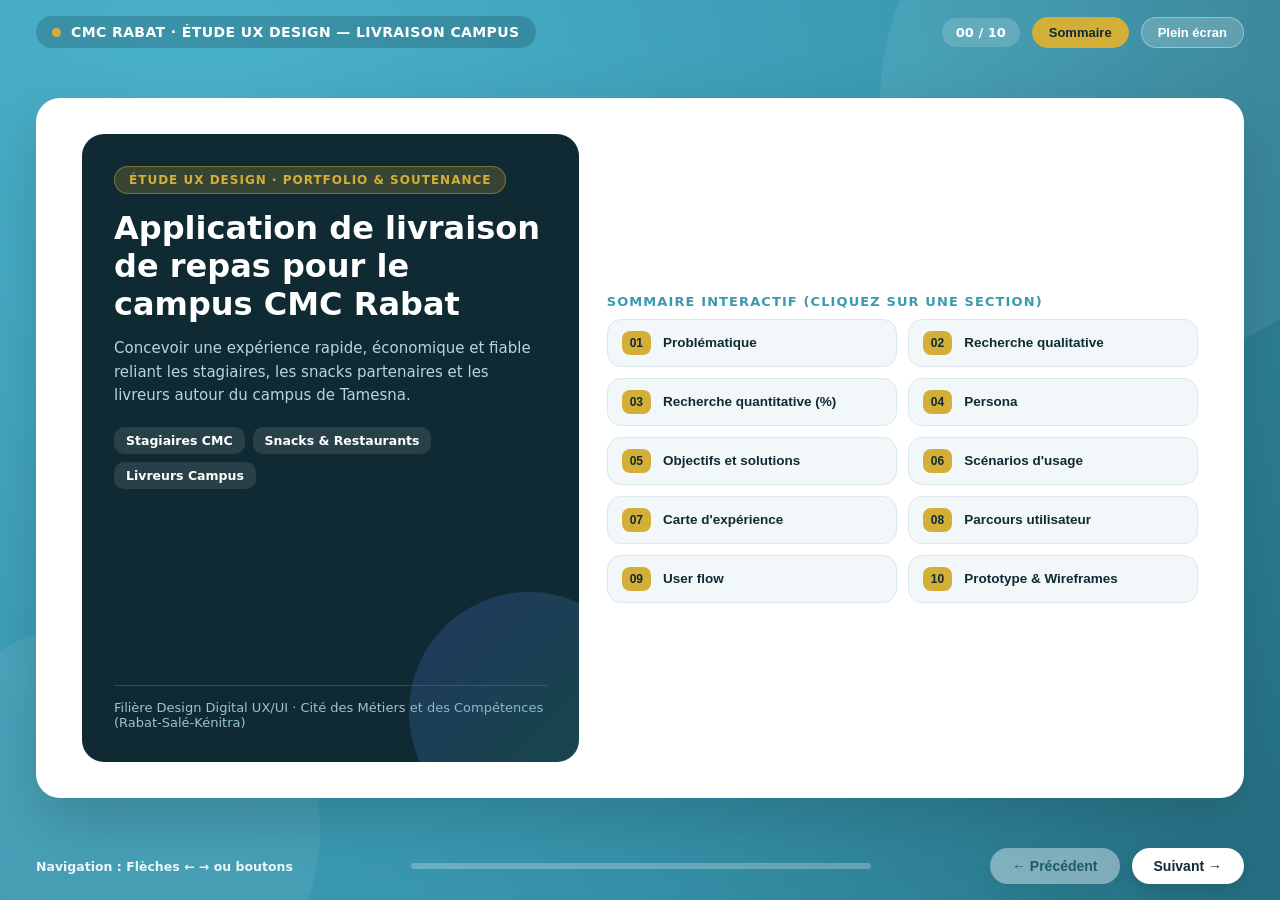
==== commit 0b03832a: "Update print statement from 'Hello' to 'Goodbye'" ====
--- a/index.html
+++ b/index.html
@@ -363,4 +363,1273 @@
   .som-num {
     background: var(--gold);
     color: var(--dark-ink);
-    font-weight:
+    font-weight: 900;
+    font-size: 12px;
+    padding: 5px 8px;
+    border-radius: 8px;
+    flex-shrink: 0;
+  }
+  .som-label {
+    font-size: 13.5px;
+    font-weight: 700;
+    color: var(--dark-ink);
+  }
+
+  /* SLIDE 02 : RECHERCHE QUALITATIVE */
+  .qa-item {
+    background: #fff;
+    border-radius: 12px;
+    padding: 11px 13px;
+    margin-top: 10px;
+    border-left: 4px solid var(--bg-teal);
+  }
+  .qa-q {
+    font-size: 12.5px;
+    font-weight: 800;
+    color: var(--dark-ink);
+    margin-bottom: 4px;
+  }
+  .qa-a {
+    font-size: 13px;
+    color: var(--text-body);
+    font-style: italic;
+  }
+
+  /* SLIDE 03 : RECHERCHE QUANTITATIVE (%) */
+  .stat-card {
+    background: var(--soft-surface);
+    border: 1px solid var(--border-subtle);
+    border-radius: 18px;
+    padding: 18px;
+    display: flex;
+    flex-direction: column;
+    justify-content: space-between;
+  }
+  .stat-top {
+    display: flex;
+    align-items: baseline;
+    justify-content: space-between;
+    margin-bottom: 8px;
+  }
+  .stat-pct {
+    font-size: 38px;
+    font-weight: 900;
+    background: var(--accent-grad);
+    -webkit-background-clip: text;
+    -webkit-text-fill-color: transparent;
+  }
+  .stat-tag {
+    font-size: 11px;
+    font-weight: 800;
+    background: var(--dark-ink);
+    color: var(--gold);
+    padding: 4px 9px;
+    border-radius: 999px;
+  }
+  .stat-bar-bg {
+    width: 100%;
+    height: 12px;
+    background: #DCE8ED;
+    border-radius: 999px;
+    overflow: hidden;
+    margin: 10px 0;
+  }
+  .stat-bar-fill {
+    height: 100%;
+    width: 0%;
+    background: var(--accent-grad);
+    border-radius: 999px;
+    transition: width 1.1s cubic-bezier(0.22, 1, 0.36, 1);
+  }
+  .stat-desc {
+    font-size: 13.5px;
+    font-weight: 600;
+    color: var(--dark-ink);
+  }
+  .stat-sub {
+    font-size: 12px;
+    color: var(--text-muted);
+    margin-top: 4px;
+  }
+
+  /* SLIDE 04 : PERSONA */
+  .persona-layout {
+    display: grid;
+    grid-template-columns: 290px 1fr;
+    gap: 22px;
+    height: 100%;
+  }
+  .persona-left {
+    background: var(--dark-ink);
+    color: #fff;
+    border-radius: 20px;
+    padding: 20px;
+    display: flex;
+    flex-direction: column;
+    align-items: center;
+    text-align: center;
+  }
+  .persona-avatar {
+    width: 112px;
+    height: 112px;
+    border-radius: 50%;
+    border: 3px solid var(--gold);
+    overflow: hidden;
+    background: #1C424F;
+    display: flex;
+    align-items: center;
+    justify-content: center;
+    margin-bottom: 12px;
+    position: relative;
+  }
+  .persona-avatar img {
+    width: 100%;
+    height: 100%;
+    object-fit: cover;
+    position: relative;
+    z-index: 2;
+  }
+  .persona-name { font-size: 20px; font-weight: 800; color: #fff; }
+  .persona-role { font-size: 13px; color: var(--gold); font-weight: 700; margin: 4px 0 12px; }
+  .persona-quote {
+    background: rgba(255, 255, 255, 0.09);
+    padding: 12px;
+    border-radius: 12px;
+    font-size: 12.5px;
+    font-style: italic;
+    color: #DCEEF4;
+    line-height: 1.45;
+  }
+  .persona-tags {
+    display: flex;
+    flex-wrap: wrap;
+    gap: 8px;
+    margin-top: 14px;
+    padding-top: 12px;
+    border-top: 1px solid var(--border-subtle);
+  }
+  .p-tag {
+    background: var(--dark-ink);
+    color: #fff;
+    font-size: 12px;
+    font-weight: 700;
+    padding: 6px 13px;
+    border-radius: 999px;
+  }
+  .p-tag.gold { background: var(--gold); color: var(--dark-ink); }
+
+  /* SLIDE 05 : OBJECTIFS & SOLUTIONS */
+  .obj-row {
+    display: grid;
+    grid-template-columns: 1fr 48px 1fr;
+    align-items: center;
+    gap: 12px;
+    margin-bottom: 12px;
+  }
+  .arrow-circle {
+    width: 38px;
+    height: 38px;
+    border-radius: 50%;
+    background: var(--gold);
+    color: var(--dark-ink);
+    display: flex;
+    align-items: center;
+    justify-content: center;
+    font-weight: 900;
+    margin: 0 auto;
+  }
+
+  /* SLIDE 07 : CARTE D'EXPÉRIENCE */
+  .exp-grid {
+    display: grid;
+    grid-template-columns: repeat(5, 1fr);
+    gap: 12px;
+  }
+  .exp-col {
+    background: var(--soft-surface);
+    border: 1px solid var(--border-subtle);
+    border-radius: 16px;
+    padding: 14px;
+    display: flex;
+    flex-direction: column;
+    justify-content: space-between;
+  }
+  .exp-step {
+    font-size: 11px;
+    font-weight: 900;
+    color: var(--bg-teal);
+    text-transform: uppercase;
+  }
+  .exp-emoji {
+    font-size: 26px;
+    margin: 8px 0;
+    text-align: center;
+  }
+  .emotion-svg {
+    width: 100%;
+    height: 76px;
+    background: #fff;
+    border-radius: 14px;
+    border: 1px solid var(--border-subtle);
+    margin: 12px 0;
+    padding: 6px;
+  }
+
+  /* SLIDE 09 : USER FLOW */
+  .flow-legend {
+    display: flex;
+    gap: 18px;
+    align-items: center;
+    margin-bottom: 12px;
+    flex-wrap: wrap;
+  }
+  .leg-item { display: flex; align-items: center; gap: 8px; font-size: 13px; font-weight: 700; }
+  .shape-circle { width: 16px; height: 16px; border-radius: 50%; background: var(--flow-action); }
+  .shape-rect { width: 20px; height: 14px; border-radius: 4px; background: var(--flow-screen); }
+  .shape-diamond { width: 14px; height: 14px; background: var(--flow-decision); transform: rotate(45deg); }
+
+  .flow-canvas {
+    background: #F8FBFC;
+    border: 2px dashed #BFD6DF;
+    border-radius: 18px;
+    padding: 16px;
+    position: relative;
+  }
+  .flow-track {
+    display: flex;
+    align-items: center;
+    justify-content: space-between;
+    gap: 6px;
+    margin-bottom: 14px;
+    flex-wrap: wrap;
+  }
+  .node-action {
+    background: #DDF7EE;
+    border: 2px solid var(--flow-action);
+    color: #0E4D38;
+    padding: 7px 12px;
+    border-radius: 999px;
+    font-size: 12px;
+    font-weight: 800;
+  }
+  .node-screen {
+    background: #FEF6D8;
+    border: 2px solid var(--flow-screen);
+    color: #5C4500;
+    padding: 7px 11px;
+    border-radius: 8px;
+    font-size: 12px;
+    font-weight: 800;
+  }
+  .node-decision {
+    background: #E0F3F8;
+    border: 2px solid var(--flow-decision);
+    color: #102A33;
+    padding: 7px 12px;
+    border-radius: 6px;
+    font-size: 12px;
+    font-weight: 800;
+    box-shadow: inset 0 0 0 2px #fff;
+  }
+  .f-arrow { color: var(--text-muted); font-weight: 900; }
+
+  /* SLIDE 10 : PROTOTYPE & WIREFRAMES */
+  .proto-wrapper {
+    display: grid;
+    grid-template-columns: 240px 1fr;
+    gap: 24px;
+    height: 100%;
+    align-items: center;
+  }
+  .screen-selector {
+    display: flex;
+    flex-direction: column;
+    gap: 10px;
+  }
+  .scr-btn {
+    background: var(--soft-surface);
+    border: 1.5px solid var(--border-subtle);
+    padding: 12px 14px;
+    border-radius: 14px;
+    text-align: left;
+    cursor: pointer;
+    transition: all 0.2s ease;
+  }
+  .scr-btn.active {
+    background: var(--dark-ink);
+    color: #fff;
+    border-color: var(--dark-ink);
+  }
+  .scr-btn small { display: block; font-size: 11px; opacity: 0.75; }
+  .scr-btn strong { font-size: 13.5px; }
+
+  .proto-stage {
+    display: grid;
+    grid-template-columns: 270px 1fr;
+    gap: 24px;
+    align-items: center;
+    background: var(--soft-surface);
+    border-radius: 20px;
+    padding: 20px 26px;
+    border: 1px solid var(--border-subtle);
+  }
+  .phone-frame {
+    width: 255px;
+    height: 445px;
+    background: #fff;
+    border: 3px solid var(--dark-ink);
+    border-radius: 28px;
+    padding: 14px;
+    box-shadow: 0 14px 30px rgba(16, 42, 51, 0.16);
+    display: flex;
+    flex-direction: column;
+    justify-content: space-between;
+    position: relative;
+    overflow: hidden;
+  }
+  .phone-frame img.real-screen {
+    position: absolute;
+    inset: 0;
+    width: 100%;
+    height: 100%;
+    object-fit: cover;
+    z-index: 5;
+    background: #fff;
+  }
+  .wf-box-x {
+    border: 1.5px solid #8A9BA3;
+    background: #F1F5F7;
+    position: relative;
+    display: flex;
+    align-items: center;
+    justify-content: center;
+  }
+  .wf-box-x::before, .wf-box-x::after {
+    content: "";
+    position: absolute;
+    width: 100%;
+    height: 1px;
+    background: #9FB0B8;
+  }
+  .wf-box-x::before { transform: rotate(28deg); }
+  .wf-box-x::after { transform: rotate(-28deg); }
+
+  /* Barre inférieure de navigation */
+  .bottombar {
+    position: relative;
+    z-index: 10;
+    height: 68px;
+    padding: 0 36px;
+    display: flex;
+    align-items: center;
+    justify-content: space-between;
+    color: #fff;
+  }
+  .progress-track {
+    flex: 1;
+    max-width: 460px;
+    height: 6px;
+    background: rgba(255, 255, 255, 0.25);
+    border-radius: 999px;
+    overflow: hidden;
+  }
+  .progress-fill {
+    height: 100%;
+    background: var(--gold);
+    width: 0%;
+    transition: width 0.4s ease;
+  }
+  .nav-buttons {
+    display: flex;
+    gap: 12px;
+  }
+  .nav-btn {
+    background: #fff;
+    color: var(--dark-ink);
+    border: none;
+    padding: 10px 22px;
+    border-radius: 999px;
+    font-weight: 800;
+    font-size: 14px;
+    cursor: pointer;
+    box-shadow: 0 8px 20px rgba(16, 42, 51, 0.22);
+    transition: transform 0.2s ease, opacity 0.2s ease;
+  }
+  .nav-btn:hover:not(:disabled) { transform: translateY(-2px); }
+  .nav-btn:disabled { opacity: 0.4; cursor: default; }
+
+  /* Modal Zoom Image HD */
+  .zoom-modal {
+    position: fixed;
+    inset: 0;
+    background: rgba(16, 42, 51, 0.88);
+    z-index: 100;
+    display: none;
+    align-items: center;
+    justify-content: center;
+    padding: 30px;
+  }
+  .zoom-modal.open { display: flex; }
+  .zoom-content {
+    background: #fff;
+    padding: 20px;
+    border-radius: 20px;
+    max-width: 92vw;
+    max-height: 90vh;
+    overflow: auto;
+    position: relative;
+  }
+  .close-zoom {
+    position: sticky;
+    top: 0;
+    float: right;
+    background: var(--dark-ink);
+    color: #fff;
+    border: none;
+    padding: 8px 14px;
+    border-radius: 999px;
+    font-weight: 800;
+    cursor: pointer;
+  }
+
+  @media (max-width: 960px) {
+    .cover-layout, .persona-layout, .proto-wrapper, .proto-stage, .grid-2, .grid-3, .grid-4, .exp-grid {
+      grid-template-columns: 1fr;
+    }
+    .slide-card { padding: 22px; }
+  }
+</style>
+</head>
+<body>
+
+<div class="ambient-bg"></div>
+
+<!-- Barre supérieure -->
+<header class="topbar">
+  <div class="brand-pill">
+    <span class="brand-dot"></span>
+    <span>CMC RABAT · ÉTUDE UX DESIGN — LIVRAISON CAMPUS</span>
+  </div>
+  <div class="top-actions">
+    <span class="slide-counter" id="slideCounter">00 / 10</span>
+    <button class="top-btn gold-btn" onclick="goToSlide(0)">Sommaire</button>
+    <button class="top-btn" onclick="toggleFullscreen()">Plein écran</button>
+  </div>
+</header>
+
+<!-- Scène principale -->
+<main class="viewport">
+  <section class="slide-card" id="slideCard"></section>
+</main>
+
+<!-- Barre inférieure -->
+<footer class="bottombar">
+  <div style="font-size:12.5px;opacity:.9;font-weight:600">Navigation : Flèches ← → ou boutons</div>
+  <div class="progress-track"><div class="progress-fill" id="progressFill"></div></div>
+  <div class="nav-buttons">
+    <button class="nav-btn" id="prevBtn" onclick="prevSlide()">← Précédent</button>
+    <button class="nav-btn" id="nextBtn" onclick="nextSlide()">Suivant →</button>
+  </div>
+</footer>
+
+<!-- Modal Zoom HD -->
+<div class="zoom-modal" id="zoomModal" onclick="if(event.target===this) closeZoom()">
+  <div class="zoom-content" id="zoomBody"></div>
+</div>
+
+<script>
+const ICONS = {
+  target: `<svg width="22" height="22" viewBox="0 0 24 24" fill="none" stroke="currentColor" stroke-width="2.2"><circle cx="12" cy="12" r="10"/><circle cx="12" cy="12" r="6"/><circle cx="12" cy="12" r="2"/></svg>`,
+  mic: `<svg width="22" height="22" viewBox="0 0 24 24" fill="none" stroke="currentColor" stroke-width="2.2"><path d="M12 1a3 3 0 0 0-3 3v8a3 3 0 0 0 6 0V4a3 3 0 0 0-3-3z"/><path d="M19 10v2a7 7 0 0 1-14 0v-2"/><line x1="12" y1="19" x2="12" y2="23"/></svg>`,
+  chart: `<svg width="22" height="22" viewBox="0 0 24 24" fill="none" stroke="currentColor" stroke-width="2.2"><line x1="18" y1="20" x2="18" y2="10"/><line x1="12" y1="20" x2="12" y2="4"/><line x1="6" y1="20" x2="6" y2="14"/></svg>`,
+  user: `<svg width="22" height="22" viewBox="0 0 24 24" fill="none" stroke="currentColor" stroke-width="2.2"><path d="M20 21v-2a4 4 0 0 0-4-4H8a4 4 0 0 0-4 4v2"/><circle cx="12" cy="7" r="4"/></svg>`,
+  bulb: `<svg width="22" height="22" viewBox="0 0 24 24" fill="none" stroke="currentColor" stroke-width="2.2"><path d="M9 18h6M10 22h4M12 2a7 7 0 0 0-4 12.7V17h8v-2.3A7 7 0 0 0 12 2z"/></svg>`,
+  clock: `<svg width="22" height="22" viewBox="0 0 24 24" fill="none" stroke="currentColor" stroke-width="2.2"><circle cx="12" cy="12" r="10"/><polyline points="12 6 12 12 16 14"/></svg>`,
+  heart: `<svg width="22" height="22" viewBox="0 0 24 24" fill="none" stroke="currentColor" stroke-width="2.2"><path d="M20.84 4.61a5.5 5.5 0 0 0-7.78 0L12 5.67l-1.06-1.06a5.5 5.5 0 0 0-7.78 7.78l1.06 1.06L12 21.23l7.78-7.78 1.06-1.06a5.5 5.5 0 0 0 0-7.78z"/></svg>`,
+  route: `<svg width="22" height="22" viewBox="0 0 24 24" fill="none" stroke="currentColor" stroke-width="2.2"><circle cx="6" cy="19" r="3"/><path d="M9 19h8.5a3.5 3.5 0 0 0 0-7h-11a3.5 3.5 0 0 1 0-7H15"/><circle cx="18" cy="5" r="3"/></svg>`,
+  flow: `<svg width="22" height="22" viewBox="0 0 24 24" fill="none" stroke="currentColor" stroke-width="2.2"><rect x="3" y="3" width="6" height="6" rx="1"/><rect x="15" y="15" width="6" height="6" rx="1"/><path d="M9 6h3v12h3"/></svg>`,
+  phone: `<svg width="22" height="22" viewBox="0 0 24 24" fill="none" stroke="currentColor" stroke-width="2.2"><rect x="5" y="2" width="14" height="20" rx="2"/><line x1="12" y1="18" x2="12.01" y2="18"/></svg>`
+};
+
+/* Données des 5 écrans du Prototype (Slide 10) */
+const PROTO_SCREENS = [
+  {
+    id: 1,
+    step: "Écran 01 / 05",
+    name: "Connexion CMC",
+    img: "screen-1-login.png",
+    desc: "Authentification réservée aux stagiaires de la CMC Rabat via leur adresse académique officielle (@cmc.ac.ma).",
+    uxPoints: [
+      "Accès sécurisé et exclusif au campus de Tamesna.",
+      "Proposition de valeur immédiate : « Votre pause déjeuner, sans attendre ».",
+      "Structure filaire basse fidélité validant la hiérarchie des champs."
+    ],
+    wireframeHTML: `
+      <div>
+        <div style="font-size:9px;color:#627D87;font-weight:700">CAMPUS CMC RABAT</div>
+        <div style="font-size:16px;font-weight:900;margin:2px 0 8px">Connexion CMC</div>
+        <div class="wf-box-x" style="width:62px;height:62px;margin:6px auto"></div>
+        <div style="text-align:center;font-weight:800;font-size:13px;margin:6px 0 2px">Votre pause déjeuner,<br>sans attendre.</div>
+        <div style="text-align:center;font-size:9.5px;color:#627D87;margin-bottom:8px">Connectez-vous avec votre compte étudiant.</div>
+        <div style="font-size:10px;font-weight:700">Email académique CMC</div>
+        <div style="border:1.5px solid #8A9BA3;padding:6px;font-size:10px;color:#627D87;margin:3px 0 7px">prenom.nom@cmc.ac.ma</div>
+        <div style="font-size:10px;font-weight:700">Mot de passe</div>
+        <div style="border:1.5px solid #8A9BA3;padding:6px;font-size:10px;color:#627D87;margin:3px 0 6px">••••••••••••</div>
+        <div style="font-size:9.5px;color:#3A9AB2;font-weight:700">Mot de passe oublié ?</div>
+      </div>
+      <div>
+        <div style="background:#102A33;color:#fff;text-align:center;padding:9px;border-radius:8px;font-size:12px;font-weight:800">Se connecter</div>
+        <div style="text-align:center;font-size:9px;color:#627D87;margin-top:6px">CMC Rabat / 1 sur 5</div>
+      </div>`
+  },
+  {
+    id: 2,
+    step: "Écran 02 / 05",
+    name: "Les snacks du campus",
+    img: "screen-2-snacks.png",
+    desc: "Catalogue des snacks et restaurants partenaires à proximité immédiate de la CMC avec délais et frais transparents.",
+    uxPoints: [
+      "Affichage direct du temps de livraison (10–15 min) adapté aux pauses courtes.",
+      "Mise en avant de la bannière « Offres Stagiaires » (menus économiques).",
+      "Comparaison rapide des frais de livraison (0 DH à 5 DH)."
+    ],
+    wireframeHTML: `
+      <div>
+        <div style="font-size:9px;color:#627D87;font-weight:700">CMC RABAT · ACCUEIL</div>
+        <div style="font-size:16px;font-weight:900;margin:2px 0 6px">Les snacks du campus</div>
+        <div style="border:1.5px solid #8A9BA3;padding:5px 8px;font-size:10px;color:#627D87;margin-bottom:7px">Rechercher un snack ou un plat...</div>
+        <div style="background:#FBF6E6;border:1px solid #D4AF37;padding:7px;border-radius:8px;margin-bottom:8px">
+          <div style="font-size:11px;font-weight:800">Offres Stagiaires</div>
+          <div style="font-size:9.5px;color:#627D87">Menus adaptés au budget étudiant.</div>
+        </div>
+        <div style="border:1px solid #BFD6DF;padding:7px;border-radius:8px;display:flex;gap:8px;margin-bottom:6px">
+          <div class="wf-box-x" style="width:40px;height:40px;flex-shrink:0"></div>
+          <div><div style="font-size:11px;font-weight:800">Snack du Campus</div><div style="font-size:9px;color:#627D87">10–15 min · Livraison : 0 DH</div><div style="font-size:10px;font-weight:800">Dès 20 DH</div></div>
+        </div>
+        <div style="border:1px solid #BFD6DF;padding:7px;border-radius:8px;display:flex;gap:8px">
+          <div class="wf-box-x" style="width:40px;height:40px;flex-shrink:0"></div>
+          <div><div style="font-size:11px;font-weight:800">Pause Déj’ & Salades</div><div style="font-size:9px;color:#627D87">15–20 min · Livraison : 3 DH</div><div style="font-size:10px;font-weight:800">Dès 22 DH</div></div>
+        </div>
+      </div>
+      <div style="text-align:center;font-size:9px;color:#627D87">CMC Rabat / 2 sur 5</div>`
+  },
+  {
+    id: 3,
+    step: "Écran 03 / 05",
+    name: "Menu du snack",
+    img: "screen-3-menu.png",
+    desc: "Navigation par catégories (Tacos, Sandwichs, Salades, Menus) permettant d'ajouter un plat au panier en un seul geste.",
+    uxPoints: [
+      "Onglets horizontaux pour filtrer sans scrolling inutile.",
+      "Bouton « + Ajouter » accessible d'une main sur mobile.",
+      "Prix nets en Dirhams (DH) et liste claire des ingrédients."
+    ],
+    wireframeHTML: `
+      <div>
+        <div style="font-size:9px;color:#3A9AB2;font-weight:700">← Retour aux snacks</div>
+        <div style="font-size:16px;font-weight:900;margin:2px 0">Snack du Campus</div>
+        <div style="font-size:9.5px;color:#627D87;margin-bottom:7px">10–15 min · Livraison gratuite campus</div>
+        <div style="display:grid;grid-template-columns:repeat(3,1fr);gap:4px;margin-bottom:8px;text-align:center;font-size:10px;font-weight:800">
+          <div style="background:#102A33;color:#fff;padding:4px;border-radius:6px">Tacos</div>
+          <div style="border:1px solid #8A9BA3;padding:4px;border-radius:6px">Sandwichs</div>
+          <div style="border:1px solid #8A9BA3;padding:4px;border-radius:6px">Salades</div>
+        </div>
+        <div style="border:1px solid #BFD6DF;padding:7px;border-radius:8px;display:flex;justify-content:space-between;align-items:center;margin-bottom:6px">
+          <div><div style="font-size:11px;font-weight:800">Tacos poulet</div><div style="font-size:9px;color:#627D87">Poulet, frites, sauce · <b>25 DH</b></div></div>
+          <span style="border:1.5px solid #102A33;padding:3px 7px;border-radius:6px;font-size:9.5px;font-weight:800">+ Ajouter</span>
+        </div>
+        <div style="border:1px solid #BFD6DF;padding:7px;border-radius:8px;display:flex;justify-content:space-between;align-items:center;margin-bottom:6px">
+          <div><div style="font-size:11px;font-weight:800">Sandwich grillé</div><div style="font-size:9px;color:#627D87">Pain chaud, crudités · <b>20 DH</b></div></div>
+          <span style="border:1.5px solid #102A33;padding:3px 7px;border-radius:6px;font-size:9.5px;font-weight:800">+ Ajouter</span>
+        </div>
+        <div style="border:1px solid #BFD6DF;padding:7px;border-radius:8px;display:flex;justify-content:space-between;align-items:center">
+          <div><div style="font-size:11px;font-weight:800">Salade fraîcheur</div><div style="font-size:9px;color:#627D87">Thon, maïs, légumes · <b>22 DH</b></div></div>
+          <span style="border:1.5px solid #102A33;padding:3px 7px;border-radius:6px;font-size:9.5px;font-weight:800">+ Ajouter</span>
+        </div>
+      </div>
+      <div style="text-align:center;font-size:9px;color:#627D87">CMC Rabat / 3 sur 5</div>`
+  },
+  {
+    id: 4,
+    step: "Écran 04 / 05",
+    name: "Mon panier & Commande groupée",
+    img: "screen-4-cart.png",
+    desc: "Fonctionnalité clé issue de l'étude UX : le panier partagé permettant aux camarades de grouper leurs commandes.",
+    uxPoints: [
+      "Switch « Créer un panier partagé » pour inviter des stagiaires de la même classe.",
+      "Partage automatique des frais de livraison et paiement individuel.",
+      "Récapitulatif transparent avant validation du créneau de 12h30."
+    ],
+    wireframeHTML: `
+      <div>
+        <div style="font-size:9px;color:#3A9AB2;font-weight:700">← Menu</div>
+        <div style="font-size:16px;font-weight:900;margin:2px 0 6px">Mon panier</div>
+        <div style="border:1px solid #BFD6DF;padding:7px;border-radius:8px;display:flex;justify-content:space-between;margin-bottom:8px">
+          <div><div style="font-size:11px;font-weight:800">1 × Tacos poulet</div><div style="font-size:9px;color:#627D87">Sauce algérienne</div></div>
+          <div style="font-size:11px;font-weight:800">25 DH</div>
+        </div>
+        <div style="background:#F2F7F9;border:1.5px solid #3A9AB2;padding:8px;border-radius:10px;margin-bottom:8px">
+          <div style="display:flex;justify-content:space-between;align-items:center;font-size:10.5px;font-weight:800">
+            <span>Panier partagé (Groupe)</span>
+            <span style="background:#2EB88A;color:#fff;padding:2px 7px;border-radius:99px;font-size:9px">ACTIVÉ</span>
+          </div>
+          <div style="font-size:9px;color:#627D87;margin:4px 0 6px">Invitez vos camarades à ajouter leurs repas.</div>
+          <div style="border:1px solid #102A33;text-align:center;padding:4px;border-radius:6px;font-size:10px;font-weight:800">+ Inviter des camarades</div>
+        </div>
+        <div style="font-size:10px;display:flex;justify-content:space-between"><span>Sous-total</span><b>25 DH</b></div>
+        <div style="font-size:10px;display:flex;justify-content:space-between"><span>Livraison campus</span><b>0 DH</b></div>
+        <div style="font-size:12px;display:flex;justify-content:space-between;border-top:1px solid #DCE8ED;margin-top:4px;padding-top:4px"><span>Total à payer</span><b>25 DH</b></div>
+      </div>
+      <div>
+        <div style="background:#102A33;color:#fff;text-align:center;padding:9px;border-radius:8px;font-size:12px;font-weight:800">Continuer</div>
+        <div style="text-align:center;font-size:9px;color:#627D87;margin-top:5px">CMC Rabat / 4 sur 5</div>
+      </div>`
+  },
+  {
+    id: 5,
+    step: "Écran 05 / 05",
+    name: "Suivi en direct & QR Code",
+    img: "screen-5-qr.png",
+    desc: "Suivi en temps réel de la préparation jusqu'au point de collecte unique (Porte Principale CMC) avec validation par QR Code.",
+    uxPoints: [
+      "Barre de progression visuelle : Validée → Préparation → En route → À retirer.",
+      "Point de rendez-vous fixe éliminant les appels téléphoniques inutiles.",
+      "QR Code unique scanné par le livreur pour sécuriser la remise en 5 secondes."
+    ],
+    wireframeHTML: `
+      <div>
+        <div style="font-size:9px;color:#627D87;font-weight:700">COMMANDE N° CMC-012</div>
+        <div style="font-size:16px;font-weight:900;margin:2px 0 6px">Suivi en direct</div>
+        <div style="background:#FBF6E6;border:1px solid #D4AF37;padding:7px;border-radius:8px;margin-bottom:8px">
+          <div style="font-size:12px;font-weight:900">En préparation</div>
+          <div style="font-size:10px;color:#334E58">Retrait prévu à 12h30</div>
+        </div>
+        <div style="display:grid;grid-template-columns:repeat(4,1fr);gap:3px;text-align:center;font-size:8.5px;margin-bottom:8px">
+          <div><div style="height:4px;background:#2EB88A;margin-bottom:2px"></div>Validée</div>
+          <div><div style="height:4px;background:#2EB88A;margin-bottom:2px"></div><b>Prépa</b></div>
+          <div><div style="height:4px;background:#DCE8ED;margin-bottom:2px"></div>En route</div>
+          <div><div style="height:4px;background:#DCE8ED;margin-bottom:2px"></div>Retrait</div>
+        </div>
+        <div style="font-size:9.5px;color:#627D87">Point de collecte CMC</div>
+        <div style="font-size:11px;font-weight:800;margin-bottom:6px">Porte Principale · CMC Rabat</div>
+        <div class="wf-box-x" style="width:84px;height:84px;margin:4px auto"><span style="background:#fff;padding:2px 5px;font-size:9px;font-weight:900;border:1px solid #102A33;position:relative;z-index:2">QR CODE</span></div>
+      </div>
+      <div>
+        <div style="background:#102A33;color:#fff;text-align:center;padding:8px;border-radius:8px;font-size:11px;font-weight:800">Retour à l'accueil</div>
+        <div style="text-align:center;font-size:9px;color:#627D87;margin-top:5px">CMC Rabat / 5 sur 5</div>
+      </div>`
+  }
+];
+
+/* Définition des 11 Slides (00 Sommaire + 01 à 10) */
+const SLIDES = [
+  /* 00 : COUVERTURE & SOMMAIRE */
+  {
+    isCover: true,
+    render: () => `
+      <div class="cover-layout">
+        <div class="hero-box">
+          <div>
+            <span class="hero-tag">Étude UX Design · Portfolio & Soutenance</span>
+            <h1 class="hero-title">Application de livraison de repas pour le campus CMC Rabat</h1>
+            <p class="hero-sub">Concevoir une expérience rapide, économique et fiable reliant les stagiaires, les snacks partenaires et les livreurs autour du campus de Tamesna.</p>
+            <div class="actor-chips">
+              <span class="actor-chip">Stagiaires CMC</span>
+              <span class="actor-chip">Snacks & Restaurants</span>
+              <span class="actor-chip">Livreurs Campus</span>
+            </div>
+          </div>
+          <div style="font-size:13px;color:#9CC4D1;border-top:1px solid rgba(255,255,255,0.15);padding-top:14px">
+            Filière Design Digital UX/UI · Cité des Métiers et des Compétences (Rabat-Salé-Kénitra)
+          </div>
+        </div>
+        <div>
+          <div style="font-size:13px;font-weight:800;text-transform:uppercase;letter-spacing:1.1px;color:var(--bg-teal);margin-bottom:10px">Sommaire interactif (Cliquez sur une section)</div>
+          <div class="sommaire-grid">
+            <button class="som-item" onclick="goToSlide(1)"><span class="som-num">01</span><span class="som-label">Problématique</span></button>
+            <button class="som-item" onclick="goToSlide(2)"><span class="som-num">02</span><span class="som-label">Recherche qualitative</span></button>
+            <button class="som-item" onclick="goToSlide(3)"><span class="som-num">03</span><span class="som-label">Recherche quantitative (%)</span></button>
+            <button class="som-item" onclick="goToSlide(4)"><span class="som-num">04</span><span class="som-label">Persona</span></button>
+            <button class="som-item" onclick="goToSlide(5)"><span class="som-num">05</span><span class="som-label">Objectifs et solutions</span></button>
+            <button class="som-item" onclick="goToSlide(6)"><span class="som-num">06</span><span class="som-label">Scénarios d'usage</span></button>
+            <button class="som-item" onclick="goToSlide(7)"><span class="som-num">07</span><span class="som-label">Carte d'expérience</span></button>
+            <button class="som-item" onclick="goToSlide(8)"><span class="som-num">08</span><span class="som-label">Parcours utilisateur</span></button>
+            <button class="som-item" onclick="goToSlide(9)"><span class="som-num">09</span><span class="som-label">User flow</span></button>
+            <button class="som-item" onclick="goToSlide(10)"><span class="som-num">10</span><span class="som-label">Prototype & Wireframes</span></button>
+          </div>
+        </div>
+      </div>`
+  },
+
+  /* 01 : PROBLÉMATIQUE */
+  {
+    num: "01",
+    kicker: "Cadrage & Contexte",
+    title: "Problématique",
+    icon: ICONS.target,
+    render: () => `
+      <div class="panel dark-panel" style="margin-bottom:20px;padding:24px">
+        <div style="font-size:12px;font-weight:800;color:var(--gold);text-transform:uppercase;letter-spacing:1px;margin-bottom:8px">Question centrale de design (How Might We)</div>
+        <p style="font-size:19px;font-weight:700;color:#fff;line-height:1.45">
+          « Comment permettre aux stagiaires de la CMC Rabat de commander et recevoir un repas adapté à leur budget étudiant, sans subir les files d'attente ni risquer d'arriver en retard à la reprise des cours ? »
+        </p>
+      </div>
+      <div class="grid-3">
+        <div class="panel">
+          <h3>Contrainte temporelle</h3>
+          <p>Les pauses déjeuner durent entre <b>30 et 45 minutes</b>. Le trajet à pied vers les snacks extérieurs à Tamesna consomme plus de la moitié du temps disponible.</p>
+        </div>
+        <div class="panel gold-panel">
+          <h3>Contrainte budgétaire</h3>
+          <p>Les stagiaires disposent d'un budget quotidien limité (<b>20 à 30 DH</b>). Les frais de livraison individuels des plateformes classiques sont dissuasifs.</p>
+        </div>
+        <div class="panel">
+          <h3>Saturation logistique</h3>
+          <p>Entre <b>12h15 et 12h45</b>, tous les groupes sortent simultanément, provoquant une saturation des cuisines et une confusion aux entrées du campus.</p>
+        </div>
+      </div>`
+  },
+
+  /* 02 : RECHERCHE QUALITATIVE */
+  {
+    num: "02",
+    kicker: "Entretiens semi-directifs (3 acteurs)",
+    title: "Recherche qualitative",
+    icon: ICONS.mic,
+    render: () => `
+      <div class="grid-3">
+        <div class="panel">
+          <h3>1. Stagiaire CMC</h3>
+          <p style="font-size:12.5px;color:var(--bg-teal);font-weight:700">Profil : 2e année Design Digital</p>
+          <div class="qa-item">
+            <div class="qa-q">Q : Comment se passe votre pause déjeuner ?</div>
+            <div class="qa-a">« À 12h15, tout le monde court vers les mêmes snacks. J'attends parfois 20 minutes debout et je mange en 5 minutes. »</div>
+          </div>
+          <div class="qa-item">
+            <div class="qa-q">Q : Pourquoi ne commandez-vous pas en ligne ?</div>
+            <div class="qa-a">« Payer 10 ou 15 DH de livraison pour un sandwich à 20 DH est trop cher, sauf si on commande en groupe. »</div>
+          </div>
+        </div>
+
+        <div class="panel gold-panel">
+          <h3>2. Gérant de snack</h3>
+          <p style="font-size:12.5px;color:#8A6D14;font-weight:700">Profil : Snack à proximité de Tamesna</p>
+          <div class="qa-item" style="border-left-color:var(--gold)">
+            <div class="qa-q">Q : Quelle est votre difficulté majeure le midi ?</div>
+            <div class="qa-a">« Toutes les commandes arrivent d'un coup à 12h15. Par téléphone, on fait souvent des erreurs sur les sauces ou suppléments. »</div>
+          </div>
+          <div class="qa-item" style="border-left-color:var(--gold)">
+            <div class="qa-q">Q : Qu'est-ce qui faciliterait votre service ?</div>
+            <div class="qa-a">« Recevoir les précommandes 20 minutes avant la pause pour préparer les séries à l'avance. »</div>
+          </div>
+        </div>
+
+        <div class="panel">
+          <h3>3. Livreur campus</h3>
+          <p style="font-size:12.5px;color:var(--bg-teal);font-weight:700">Profil : Livreur indépendant zone CMC</p>
+          <div class="qa-item">
+            <div class="qa-q">Q : Qu'est-ce qui vous ralentit à la CMC ?</div>
+            <div class="qa-a">« Je dois appeler chaque étudiant pour savoir à quelle porte il se trouve, et certains mettent 7 minutes à descendre. »</div>
+          </div>
+          <div class="qa-item">
+            <div class="qa-q">Q : Quelle solution vous ferait gagner du temps ?</div>
+            <div class="qa-a">« Un seul point de collecte officiel à la Porte Principale avec un QR code rapide pour valider la remise. »</div>
+          </div>
+        </div>
+      </div>`
+  },
+
+  /* 03 : RECHERCHE QUANTITATIVE (%) */
+  {
+    num: "03",
+    kicker: "Sondage terrain · Échantillon de 50 répondants",
+    title: "Recherche quantitative : résultats clés",
+    icon: ICONS.chart,
+    onEnter: () => {
+      setTimeout(() => {
+        document.querySelectorAll(".stat-bar-fill").forEach(bar => {
+          bar.style.width = bar.dataset.target + "%";
+        });
+        document.querySelectorAll(".stat-pct").forEach(el => {
+          const target = parseInt(el.dataset.val, 10);
+          let current = 0;
+          const step = Math.max(1, Math.ceil(target / 28));
+          const timer = setInterval(() => {
+            current += step;
+            if (current >= target) { current = target; clearInterval(timer); }
+            el.textContent = current + "%";
+          }, 28);
+        });
+      }, 120);
+    },
+    render: () => `
+      <div class="grid-2" style="margin-bottom:16px">
+        <div class="stat-card">
+          <div class="stat-top">
+            <span class="stat-pct" data-val="78">0%</span>
+            <span class="stat-tag">39 / 50 stagiaires</span>
+          </div>
+          <div class="stat-bar-bg"><div class="stat-bar-fill" data-target="78"></div></div>
+          <div class="stat-desc">Disposent d'une pause de 45 minutes ou moins</div>
+          <div class="stat-sub">56% n'ont que 30 min effectives entre deux séances d'atelier.</div>
+        </div>
+
+        <div class="stat-card">
+          <div class="stat-top">
+            <span class="stat-pct" data-val="84">0%</span>
+            <span class="stat-tag">42 / 50 stagiaires</span>
+          </div>
+          <div class="stat-bar-bg"><div class="stat-bar-fill" data-target="84"></div></div>
+          <div class="stat-desc">Ont un budget déjeuner inférieur à 30 DH</div>
+          <div class="stat-sub">Le panier moyen idéal se situe entre 20 DH et 28 DH.</div>
+        </div>
+
+        <div class="stat-card">
+          <div class="stat-top">
+            <span class="stat-pct" data-val="66">0%</span>
+            <span class="stat-tag">33 / 50 stagiaires</span>
+          </div>
+          <div class="stat-bar-bg"><div class="stat-bar-fill" data-target="66"></div></div>
+          <div class="stat-desc">Souhaitent commander en groupe avec leurs camarades</div>
+          <div class="stat-sub">Objectif principal : diviser ou annuler les frais de livraison.</div>
+        </div>
+
+        <div class="stat-card">
+          <div class="stat-top">
+            <span class="stat-pct" data-val="92">0%</span>
+            <span class="stat-tag">46 / 50 stagiaires</span>
+          </div>
+          <div class="stat-bar-bg"><div class="stat-bar-fill" data-target="92"></div></div>
+          <div class="stat-desc">Plébiscitent la précommande programmée avant la pause</div>
+          <div class="stat-sub">Recevoir le repas dès 12h30 à la porte du campus est le besoin n°1.</div>
+        </div>
+      </div>
+      <div class="panel dark-panel" style="padding:14px 20px;display:flex;justify-content:space-between;align-items:center">
+        <span><b>Synthèse quantitative (n = 50) :</b> La rapidité (précommande) et le coût maîtrisé (panier partagé) sont les deux leviers majeurs d'adoption.</span>
+        <span style="background:var(--gold);color:var(--dark-ink);padding:5px 12px;border-radius:999px;font-weight:800;font-size:12px">100% Mobile</span>
+      </div>`
+  },
+
+  /* 04 : PERSONA */
+  {
+    num: "04",
+    kicker: "Archétype utilisateur principal",
+    title: "Persona : Yassine El Amrani",
+    icon: ICONS.user,
+    render: () => `
+      <div class="persona-layout">
+        <div class="persona-left">
+          <div class="persona-avatar">
+            <img src="persona-etudiant.png" alt="Yassine El Amrani" onerror="this.style.display='none'">
+            <svg width="54" height="54" viewBox="0 0 24 24" fill="none" stroke="#D4AF37" stroke-width="1.8"><path d="M20 21v-2a4 4 0 0 0-4-4H8a4 4 0 0 0-4 4v2"/><circle cx="12" cy="7" r="4"/></svg>
+          </div>
+          <div class="persona-name">Yassine El Amrani</div>
+          <div class="persona-role">20 ans · Stagiaire CMC Rabat</div>
+          <p style="font-size:12.5px;color:#B8D4DE;margin-bottom:14px">Filière Design Digital · Réside à Tamesna · Budget : 25 DH/repas</p>
+          <div class="persona-quote">« Entre deux ateliers pratiques, je veux commander mon repas en 1 minute avec mes camarades et le récupérer sans faire la queue. »</div>
+        </div>
+
+        <div style="display:flex;flex-direction:column;justify-content:space-between">
+          <div class="panel" style="margin-bottom:12px">
+            <h3>Biographie & Contexte quotidien</h3>
+            <p>Étudiant assidu à la Cité des Métiers et des Compétences de Rabat, Yassine passe ses journées sur ordinateur. Sa pause déjeuner de 12h30 à 13h15 est courte : il utilise son smartphone en permanence et préfère partager ses commandes avec son groupe de projet.</p>
+          </div>
+          <div class="grid-3">
+            <div class="panel gold-panel">
+              <h3>Objectifs clés</h3>
+              <ul>
+                <li>Manger chaud et équilibré à l'heure.</li>
+                <li>Respecter son budget étudiant (20–30 DH).</li>
+                <li>Éviter tout retard en séance l'après-midi.</li>
+              </ul>
+            </div>
+            <div class="panel">
+              <h3>Frustrations</h3>
+              <ul>
+                <li>Files d'attente interminables à 12h15.</li>
+                <li>Frais de livraison élevés en solo.</li>
+                <li>Manque de visibilité sur l'heure d'arrivée.</li>
+              </ul>
+            </div>
+            <div class="panel">
+              <h3>Attentes UX</h3>
+              <ul>
+                <li>Précommande à créneau fixe (12h30).</li>
+                <li>Panier partagé en un clic.</li>
+                <li>Suivi en direct et retrait QR Code.</li>
+              </ul>
+            </div>
+          </div>
+          <div class="persona-tags">
+            <span class="p-tag gold">#BudgetÉtudiant</span>
+            <span class="p-tag">#PauseCourte30min</span>
+            <span class="p-tag">#CommandeGroupée</span>
+            <span class="p-tag">#MobileFirst</span>
+            <span class="p-tag">#CMCRabat</span>
+          </div>
+        </div>
+      </div>`
+  },
+
+  /* 05 : OBJECTIFS ET SOLUTIONS */
+  {
+    num: "05",
+    kicker: "Alignement Besoins ↔ Réponses Design",
+    title: "Objectifs et solutions UX",
+    icon: ICONS.bulb,
+    render: () => `
+      <div>
+        <div class="obj-row">
+          <div class="panel"><h3>Besoin 01 · Éliminer l'attente en pause</h3><p>Les stagiaires perdent 20 min dans les files d'attente des snacks à 12h15.</p></div>
+          <div class="arrow-circle">→</div>
+          <div class="panel gold-panel"><h3>Solution UX · Précommande horodatée</h3><p>Commander à 11h45 pour une livraison programmée pile à <b>12h30</b>.</p></div>
+        </div>
+        <div class="obj-row">
+          <div class="panel"><h3>Besoin 02 · Réduire le coût de livraison</h3><p>84% des stagiaires ont un budget inférieur à 30 DH et refusent les frais élevés.</p></div>
+          <div class="arrow-circle">→</div>
+          <div class="panel gold-panel"><h3>Solution UX · Panier partagé (Commande groupée)</h3><p>Un stagiaire ouvre un panier groupe, invite ses camarades et chacun paie sa part.</p></div>
+        </div>
+        <div class="obj-row">
+          <div class="panel"><h3>Besoin 03 · Fluidifier la remise sur le campus</h3><p>Les livreurs peinent à localiser les stagiaires aux différentes entrées.</p></div>
+          <div class="arrow-circle">→</div>
+          <div class="panel gold-panel"><h3>Solution UX · Point de collecte fixe + QR Code</h3><p>Remise centralisée à la <b>Porte Principale CMC</b> validée par scan QR instantané.</p></div>
+        </div>
+        <div class="obj-row" style="margin-bottom:0">
+          <div class="panel"><h3>Besoin 04 · Éviter les ruptures de stock</h3><p>Les snacks annulent parfois des plats par manque d'anticipation.</p></div>
+          <div class="arrow-circle">→</div>
+          <div class="panel gold-panel"><h3>Solution UX · Substitution instantanée</h3><p>Proposition automatique d'une alternative ou remboursement immédiat en un clic.</p></div>
+        </div>
+      </div>`
+  },
+
+  /* 06 : SCÉNARIOS D'USAGE */
+  {
+    num: "06",
+    kicker: "Mise en situation concrète",
+    title: "Scénarios d'usage : Un mardi à la CMC",
+    icon: ICONS.clock,
+    render: () => `
+      <div class="grid-2">
+        <div class="panel">
+          <h3>Scénario A · Commande groupée avant la pause</h3>
+          <ul style="margin-top:8px;display:flex;flex-direction:column;gap:10px">
+            <li><b>11h45 — Fin de matinée :</b> Yassine ouvre l'app sur son téléphone, choisit <i>Snack du Campus</i> et active l'option <b>« Panier partagé »</b>.</li>
+            <li><b>11h48 — Invitation :</b> Il partage le lien à 3 camarades de son groupe qui ajoutent leurs tacos et salades.</li>
+            <li><b>11h52 — Validation :</b> Créneau sélectionné : <b>12h30 · Porte Principale</b>. Les frais de livraison sont à 0 DH.</li>
+            <li><b>12h28 — Notification & Retrait :</b> Alerte « Livreur arrivé ». Yassine présente son QR Code et récupère les 4 repas en 10 secondes.</li>
+          </ul>
+        </div>
+        <div class="panel dark-panel">
+          <h3>Scénario B · Côté Snack & Livreur</h3>
+          <ul style="margin-top:8px;display:flex;flex-direction:column;gap:10px">
+            <li><b>11h53 — Réception cuisine :</b> Le gérant du snack reçoit la commande groupée anticipée et lance la préparation hors période de rush.</li>
+            <li><b>12h18 — Prise en charge :</b> Le livreur récupère le sac scellé n° CMC-012 et démarre son itinéraire GPS vers la CMC Rabat.</li>
+            <li><b>12h28 — Remise sécurisée :</b> À la Porte Principale, le livreur scanne le QR Code de Yassine : la livraison est clôturée automatiquement.</li>
+          </ul>
+        </div>
+      </div>`
+  },
+
+  /* 07 : CARTE D'EXPÉRIENCE */
+  {
+    num: "07",
+    kicker: "Experience Map · Parcours émotionnel",
+    title: "Carte d'expérience utilisateur",
+    icon: ICONS.heart,
+    render: () => `
+      <div class="exp-grid">
+        <div class="exp-col">
+          <div><div class="exp-step">1. Anticipation</div><h4 style="font-size:14px;margin-top:4px">11h45 · En cours</h4></div>
+          <div class="exp-emoji">🤔</div>
+          <p style="font-size:12.5px">Consulte les menus et crée un panier partagé avec son groupe.</p>
+        </div>
+        <div class="exp-col">
+          <div><div class="exp-step">2. Commande</div><h4 style="font-size:14px;margin-top:4px">11h52 · Validation</h4></div>
+          <div class="exp-emoji">😊</div>
+          <p style="font-size:12.5px">Rassuré par le prix total transparent et le créneau de 12h30.</p>
+        </div>
+        <div class="exp-col">
+          <div><div class="exp-step">3. Attente</div><h4 style="font-size:14px;margin-top:4px">12h15 · Préparation</h4></div>
+          <div class="exp-emoji">😐</div>
+          <p style="font-size:12.5px">Légère appréhension sur le timing, apaisée par la barre de suivi.</p>
+        </div>
+        <div class="exp-col">
+          <div><div class="exp-step">4. Réception</div><h4 style="font-size:14px;margin-top:4px">12h30 · Porte CMC</h4></div>
+          <div class="exp-emoji">🤩</div>
+          <p style="font-size:12.5px">Scan QR ultra-rapide, repas chaud reçu sans file d'attente.</p>
+        </div>
+        <div class="exp-col">
+          <div><div class="exp-step">5. Déjeuner</div><h4 style="font-size:14px;margin-top:4px">12h35 · Détente</h4></div>
+          <div class="exp-emoji">😌</div>
+          <p style="font-size:12.5px">Profite pleinement de sa pause et reprend l'atelier à l'heure.</p>
+        </div>
+      </div>
+
+      <svg class="emotion-svg" viewBox="0 0 1000 90" preserveAspectRatio="none">
+        <line x1="0" y1="45" x2="1000" y2="45" stroke="#DCE8ED" stroke-dasharray="6 6" stroke-width="2"/>
+        <path d="M 100 50 Q 200 20, 300 28 T 500 55 T 700 15 T 900 18" fill="none" stroke="#3A9AB2" stroke-width="4" stroke-linecap="round"/>
+        <circle cx="100" cy="50" r="6" fill="#D4AF37"/>
+        <circle cx="300" cy="28" r="6" fill="#2EB88A"/>
+        <circle cx="500" cy="55" r="6" fill="#D4AF37"/>
+        <circle cx="700" cy="15" r="7" fill="#2EB88A"/>
+        <circle cx="900" cy="18" r="6" fill="#2EB88A"/>
+      </svg>
+
+      <div class="panel gold-panel" style="padding:12px 18px">
+        <p><b>Opportunité UX identifiée à l'étape 3 (Attente) :</b> Envoyer une notification proactive 5 minutes avant l'arrivée du livreur pour que le stagiaire descende au bon moment.</p>
+      </div>`
+  },
+
+  /* 08 : PARCOURS UTILISATEUR */
+  {
+    num: "08",
+    kicker: "User Journey · Flux nominal et cas limites",
+    title: "Parcours utilisateur (Principal & Secondaire)",
+    icon: ICONS.route,
+    render: () => `
+      <div class="panel" style="margin-bottom:18px">
+        <h3>Parcours Principal (Happy Path — Commande standard ou groupée)</h3>
+        <div style="display:grid;grid-template-columns:repeat(6,1fr);gap:10px;margin-top:12px">
+          <div style="background:#fff;border:1px solid var(--border-subtle);border-radius:12px;padding:12px;text-align:center">
+            <div style="width:28px;height:28px;border-radius:50%;background:var(--dark-ink);color:var(--gold);font-weight:900;display:flex;align-items:center;justify-content:center;margin:0 auto 6px">1</div>
+            <div style="font-size:12.5px;font-weight:700">Connexion Email CMC</div>
+          </div>
+          <div style="background:#fff;border:1px solid var(--border-subtle);border-radius:12px;padding:12px;text-align:center">
+            <div style="width:28px;height:28px;border-radius:50%;background:var(--dark-ink);color:var(--gold);font-weight:900;display:flex;align-items:center;justify-content:center;margin:0 auto 6px">2</div>
+            <div style="font-size:12.5px;font-weight:700">Choix du snack & plats</div>
+          </div>
+          <div style="background:#fff;border:1px solid var(--border-subtle);border-radius:12px;padding:12px;text-align:center">
+            <div style="width:28px;height:28px;border-radius:50%;background:var(--dark-ink);color:var(--gold);font-weight:900;display:flex;align-items:center;justify-content:center;margin:0 auto 6px">3</div>
+            <div style="font-size:12.5px;font-weight:700">Panier partagé (option)</div>
+          </div>
+          <div style="background:#fff;border:1px solid var(--border-subtle);border-radius:12px;padding:12px;text-align:center">
+            <div style="width:28px;height:28px;border-radius:50%;background:var(--dark-ink);color:var(--gold);font-weight:900;display:flex;align-items:center;justify-content:center;margin:0 auto 6px">4</div>
+            <div style="font-size:12.5px;font-weight:700">Créneau 12h30 & Paiement</div>
+          </div>
+          <div style="background:#fff;border:1px solid var(--border-subtle);border-radius:12px;padding:12px;text-align:center">
+            <div style="width:28px;height:28px;border-radius:50%;background:var(--dark-ink);color:var(--gold);font-weight:900;display:flex;align-items:center;justify-content:center;margin:0 auto 6px">5</div>
+            <div style="font-size:12.5px;font-weight:700">Suivi préparation & trajet</div>
+          </div>
+          <div style="background:#fff;border:1px solid var(--border-subtle);border-radius:12px;padding:12px;text-align:center">
+            <div style="width:28px;height:28px;border-radius:50%;background:var(--gold);color:var(--dark-ink);font-weight:900;display:flex;align-items:center;justify-content:center;margin:0 auto 6px">6</div>
+            <div style="font-size:12.5px;font-weight:700">Retrait QR Porte CMC</div>
+          </div>
+        </div>
+      </div>
+
+      <div class="grid-3">
+        <div class="panel gold-panel">
+          <h3>Parcours Secondaire 1 · Rupture d'un plat</h3>
+          <p>Le snack signale l'indisponibilité → Notification instantanée → Le stagiaire accepte un plat équivalent ou reçoit un remboursement automatique.</p>
+        </div>
+        <div class="panel">
+          <h3>Parcours Secondaire 2 · Retardataire groupe</h3>
+          <p>Un camarade n'a pas validé son ajout avant l'heure limite → Le créateur du panier peut retirer l'absent en 1 clic pour ne pas retarder le groupe.</p>
+        </div>
+        <div class="panel">
+          <h3>Parcours Secondaire 3 · Retard livraison</h3>
+          <p>Si le délai dépasse +10 min sur le créneau annoncé → Alerte prioritaire et possibilité d'annulation sans frais avant départ.</p>
+        </div>
+      </div>`
+  },
+
+  /* 09 : USER FLOW */
+  {
+    num: "09",
+    kicker: "Architecture logique de l'application",
+    title: "User flow complet",
+    icon: ICONS.flow,
+    render: () => `
+      <div style="display:flex;justify-content:space-between;align-items:center;margin-bottom:8px">
+        <div class="flow-legend" style="margin-bottom:0">
+          <div class="leg-item"><span class="shape-circle"></span> Actions utilisateur</div>
+          <div class="leg-item"><span class="shape-rect"></span> Écrans / Interfaces</div>
+          <div class="leg-item"><span class="shape-diamond"></span> Décisions / Conditions</div>
+        </div>
+        <button class="top-btn" style="background:var(--dark-ink);color:#fff" onclick="openFlowZoom()">Agrandir le User Flow HD</button>
+      </div>
+
+      <div class="flow-canvas" id="flowDiagramBox">
+        <img src="user-flow-hd.png" alt="User Flow HD" style="max-width:100%;max-height:360px;display:none;margin:0 auto" onload="this.style.display='block';document.getElementById('vectorFlow').style.display='none'">
+        <div id="vectorFlow">
+          <div class="flow-track">
+            <span class="node-action">Ouvrir l'app</span><span class="f-arrow">→</span>
+            <span class="node-decision">Session active ?</span><span class="f-arrow">→</span>
+            <span class="node-screen">Connexion Email CMC</span><span class="f-arrow">→</span>
+            <span class="node-screen">Liste Snacks Campus</span><span class="f-arrow">→</span>
+            <span class="node-screen">Menu du Snack</span><span class="f-arrow">→</span>
+            <span class="node-action">Ajouter au panier</span>
+          </div>
+          <div class="flow-track">
+            <span class="node-screen">Mon Panier</span><span class="f-arrow">→</span>
+            <span class="node-decision">Commande groupée ?</span><span class="f-arrow">→</span>
+            <span class="node-action">Inviter camarades</span><span class="f-arrow">→</span>
+            <span class="node-screen">Créneau 12h30 & Point CMC</span><span class="f-arrow">→</span>
+            <span class="node-decision">Paiement accepté ?</span><span class="f-arrow">→</span>
+            <span class="node-screen">Dashboard Snack</span>
+          </div>
+          <div class="flow-track" style="margin-bottom:0">
+            <span class="node-decision">Plats dispo ?</span><span class="f-arrow">→</span>
+            <span class="node-action">Préparer commande</span><span class="f-arrow">→</span>
+            <span class="node-screen">Mission Livreur</span><span class="f-arrow">→</span>
+            <span class="node-screen">Suivi en direct</span><span class="f-arrow">→</span>
+            <span class="node-action">Scanner QR Code</span><span class="f-arrow">→</span>
+            <span class="node-screen">Réception confirmée</span>
+          </div>
+        </div>
+      </div>`
+  },
+
+  /* 10 : PROTOTYPE & WIREFRAMES */
+  {
+    num: "10",
+    kicker: "Maquettes basse fidélité (Wireframes UX)",
+    title: "Prototype : les 5 écrans clés",
+    icon: ICONS.phone,
+    render: () => `
+      <div class="proto-wrapper">
+        <div class="screen-selector">
+          ${PROTO_SCREENS.map((s, idx) => `
+            <button class="scr-btn ${idx === 0 ? "active" : ""}" id="scrBtn_${idx}" onclick="selectProtoScreen(${idx})">
+              <small>${s.step}</small>
+              <strong>${s.name}</strong>
+            </button>
+          `).join("")}
+        </div>
+        <div class="proto-stage" id="protoStage"></div>
+      </div>`,
+    onEnter: () => selectProtoScreen(0)
+  }
+];
+
+let currentSlide = 0;
+
+function renderSlide(direction = "next") {
+  const card = document.getElementById("slideCard");
+  const slide = SLIDES[currentSlide];
+
+  card.classList.remove("prev-anim");
+  void card.offsetWidth;
+  if (direction === "prev") card.classList.add("prev-anim");
+
+  if (slide.isCover) {
+    card.innerHTML = slide.render();
+  } else {
+    card.innerHTML = `
+      <div class="slide-header">
+        <div class="header-left">
+          <span class="num-badge">${slide.num}</span>
+          <div>
+            <div class="slide-kicker">${slide.kicker}</div>
+            <h2 class="slide-title">${slide.title}</h2>
+          </div>
+        </div>
+        <div class="dark-icon-circle">${slide.icon}</div>
+      </div>
+      <div class="slide-body">${slide.render()}</div>
+    `;
+  }
+
+  document.getElementById("slideCounter").textContent = `${String(currentSlide).padStart(2, "0")} / 10`;
+  document.getElementById("progressFill").style.width = `${(currentSlide / (SLIDES.length - 1)) * 100}%`;
+  document.getElementById("prevBtn").disabled = currentSlide === 0;
+  document.getElementById("nextBtn").disabled = currentSlide === SLIDES.length - 1;
+
+  if (typeof slide.onEnter === "function") slide.onEnter();
+}
+
+function selectProtoScreen(idx) {
+  PROTO_SCREENS.forEach((_, i) => {
+    const btn = document.getElementById(`scrBtn_${i}`);
+    if (btn) btn.classList.toggle("active", i === idx);
+  });
+  const scr = PROTO_SCREENS[idx];
+  const stage = document.getElementById("protoStage");
+  if (!stage) return;
+  stage.innerHTML = `
+    <div class="phone-frame" title="Cliquez pour zoomer" style="cursor:zoom-in" onclick="zoomPhoneScreen(${idx})">
+      <img class="real-screen" src="${scr.img}" alt="${scr.name}" onerror="this.style.display='none'">
+      ${scr.wireframeHTML}
+    </div>
+    <div>
+      <span class="num-badge" style="font-size:12px;padding:5px 10px">${scr.step}</span>
+      <h3 style="font-size:22px;font-weight:900;margin:10px 0 8px;color:var(--dark-ink)">${scr.name}</h3>
+      <p style="font-size:14.5px;color:var(--text-body);line-height:1.55;margin-bottom:14px">${scr.desc}</p>
+      <div class="panel" style="background:#fff">
+        <h3>Choix ergonomiques & UX</h3>
+        <ul>${scr.uxPoints.map(pt => `<li>${pt}</li>`).join("")}</ul>
+      </div>
+      <div style="margin-top:12px;font-size:12px;color:var(--bg-teal);font-weight:700">
+        Astuce : Cliquez sur l'écran mobile pour l'afficher en grand format.
+      </div>
+    </div>
+  `;
+}
+
+function zoomPhoneScreen(idx) {
+  const scr = PROTO_SCREENS[idx];
+  const body = document.getElementById("zoomBody");
+  body.innerHTML = `
+    <button class="close-zoom" onclick="closeZoom()">Fermer ✕</button>
+    <h3 style="margin-bottom:14px;color:var(--dark-ink)">${scr.step} — ${scr.name}</h3>
+    <div style="display:flex;justify-content:center;padding:10px">
+      <div class="phone-frame" style="width:320px;height:550px;transform:scale(1.02)">
+        <img class="real-screen" src="${scr.img}" alt="${scr.name}" onerror="this.style.display='none'">
+        ${scr.wireframeHTML}
+      </div>
+    </div>`;
+  document.getElementById("zoomModal").classList.add("open");
+}
+
+function openFlowZoom() {
+  const box = document.getElementById("flowDiagramBox").innerHTML;
+  document.getElementById("zoomBody").innerHTML = `
+    <button class="close-zoom" onclick="closeZoom()">Fermer ✕</button>
+    <h3 style="margin-bottom:14px;color:var(--dark-ink)">User Flow Complet — Application Livraison CMC Rabat</h3>
+    <div style="min-width:860px;padding:10px">${box}</div>`;
+  document.getElementById("zoomModal").classList.add("open");
+}
+
+function closeZoom() {
+  document.getElementById("zoomModal").classList.remove("open");
+}
+
+function nextSlide() {
+  if (currentSlide < SLIDES.length - 1) {
+    currentSlide++;
+    renderSlide("next");
+  }
+}
+
+function prevSlide() {
+  if (currentSlide > 0) {
+    currentSlide--;
+    renderSlide("prev");
+  }
+}
+
+function goToSlide(index) {
+  const dir = index >= currentSlide ? "next" : "prev";
+  currentSlide = index;
+  renderSlide(dir);
+}
+
+function toggleFullscreen() {
+  if (!document.fullscreenElement) {
+    document.documentElement.requestFullscreen?.();
+  } else {
+    document.exitFullscreen?.();
+  }
+}
+
+document.addEventListener("keydown", (e) => {
+  if (e.key === "ArrowRight" || e.key === " ") { e.preventDefault(); nextSlide(); }
+  else if (e.key === "ArrowLeft") { e.preventDefault(); prevSlide(); }
+  else if (e.key === "Escape") closeZoom();
+  else if (e.key === "f" || e.key === "F") toggleFullscreen();
+});
+
+renderSlide("next");
+</script>
+</body>
+</html>
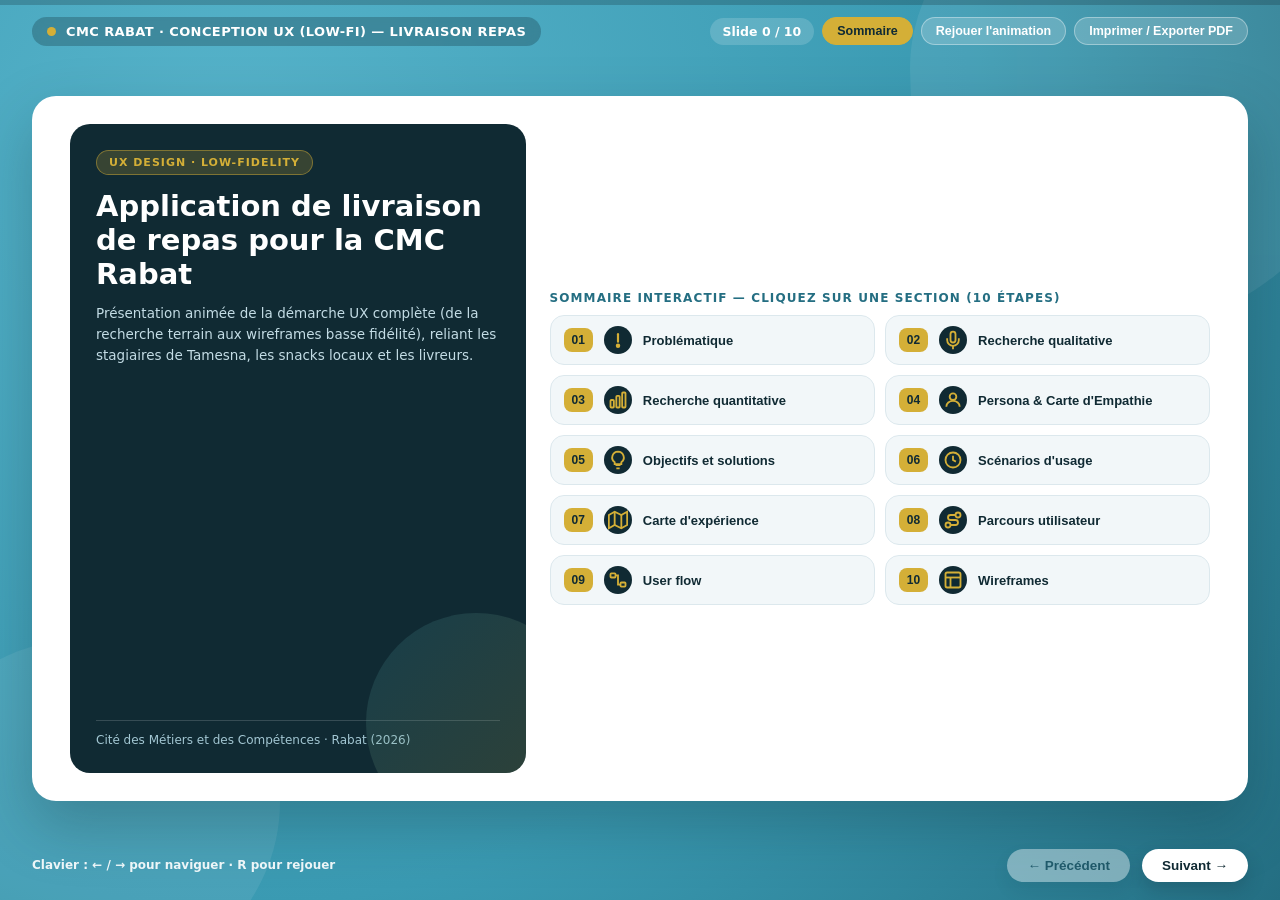
==== commit 355af0a7: "Update fmt.Println message from 'Hello' to 'Goodbye'" ====
--- a/index.html
+++ b/index.html
@@ -3,218 +3,310 @@
 <head>
 <meta charset="UTF-8">
 <meta name="viewport" content="width=device-width, initial-scale=1.0">
-<title>Étude UX Design — Application de Livraison CMC Rabat</title>
+<title>CMC Delivery — Conception UX & Wireframes (CMC Rabat)</title>
 <style>
   :root {
-    --bg-teal: #3A9AB2;
-    --bg-teal-dark: #256D80;
-    --card-bg: #FFFFFF;
-    --dark-ink: #102A33;
-    --text-body: #334E58;
-    --text-muted: #627D87;
+    --teal-bg: #3A9AB2;
+    --teal-deep: #246E82;
+    --teal-light: #57B4CB;
+    --card-white: #FFFFFF;
+    --ink-dark: #102A33;
+    --ink-body: #2E4750;
+    --ink-muted: #5F7A84;
     --gold: #D4AF37;
-    --gold-light: #FBF6E6;
-    --accent-grad: linear-gradient(135deg, #5B6CF9 0%, #3A9AB2 55%, #2EB88A 100%);
-    --soft-surface: #F2F7F9;
-    --border-subtle: #DCE8ED;
-    --flow-action: #2EB88A;
-    --flow-screen: #F4C430;
-    --flow-decision: #3A9AB2;
+    --gold-soft: #FBF5E2;
+    --surface: #F2F7F9;
+    --border-soft: #DCE8ED;
+    --action-green: #24A173;
+    --screen-yellow: #F2C12E;
+    --decision-blue: #2B8CBE;
+    --danger-rose: #D94E5A;
     --radius-card: 24px;
-    --shadow-card: 0 24px 60px rgba(16, 42, 51, 0.25);
-  }
-
-  * { box-sizing: border-box; margin: 0; padding: 0; }
+    --shadow-main: 0 24px 60px rgba(16, 42, 51, 0.28);
+    --ease-smooth: cubic-bezier(0.22, 1, 0.36, 1);
+  }
+
+  * {
+    box-sizing: border-box;
+    margin: 0;
+    padding: 0;
+  }
 
   html, body {
     height: 100%;
     overflow: hidden;
     font-family: "Segoe UI", system-ui, -apple-system, Roboto, Helvetica, Arial, sans-serif;
-    background: radial-gradient(circle at 15% 15%, #4BB3CC 0%, var(--bg-teal) 55%, var(--bg-teal-dark) 100%);
-    color: var(--dark-ink);
+    background: radial-gradient(circle at 18% 18%, var(--teal-light) 0%, var(--teal-bg) 58%, var(--teal-deep) 100%);
+    color: var(--ink-dark);
     user-select: none;
   }
 
-  /* Motifs géométriques subtils en arrière-plan */
-  .ambient-bg {
+  /* Fond animé avec formes organiques flottantes */
+  .bg-blobs {
     position: fixed;
     inset: 0;
+    z-index: 0;
     pointer-events: none;
-    z-index: 0;
     overflow: hidden;
   }
-  .ambient-bg::before, .ambient-bg::after {
-    content: "";
+  .blob {
     position: absolute;
-    border-radius: 50%;
-    background: rgba(255, 255, 255, 0.07);
-  }
-  .ambient-bg::before { width: 520px; height: 520px; top: -160px; right: -120px; }
-  .ambient-bg::after { width: 420px; height: 420px; bottom: -140px; left: -100px; }
-
-  /* Barre supérieure */
+    border-radius: 44% 56% 62% 38% / 41% 45% 55% 59%;
+    background: rgba(255, 255, 255, 0.08);
+    animation: floatBlob 14s ease-in-out infinite alternate;
+  }
+  .blob-1 {
+    width: 460px;
+    height: 460px;
+    top: -120px;
+    right: -90px;
+    animation-duration: 16s;
+  }
+  .blob-2 {
+    width: 360px;
+    height: 360px;
+    bottom: -100px;
+    left: -80px;
+    animation-duration: 13s;
+    animation-delay: -3s;
+  }
+  .blob-3 {
+    width: 240px;
+    height: 240px;
+    top: 38%;
+    left: 48%;
+    background: rgba(212, 175, 55, 0.08);
+    animation-duration: 18s;
+    animation-delay: -6s;
+  }
+
+  @keyframes floatBlob {
+    0% {
+      transform: translate3d(0, 0, 0) rotate(0deg) scale(1);
+      border-radius: 44% 56% 62% 38% / 41% 45% 55% 59%;
+    }
+    50% {
+      transform: translate3d(28px, -24px, 0) rotate(12deg) scale(1.05);
+      border-radius: 58% 42% 39% 61% / 54% 37% 63% 46%;
+    }
+    100% {
+      transform: translate3d(-20px, 22px, 0) rotate(-10deg) scale(0.97);
+      border-radius: 48% 52% 55% 45% / 42% 58% 42% 58%;
+    }
+  }
+
+  /* Barre de progression tout en haut */
+  .top-progress-wrap {
+    position: fixed;
+    top: 0;
+    left: 0;
+    width: 100%;
+    height: 5px;
+    background: rgba(16, 42, 51, 0.25);
+    z-index: 30;
+  }
+  .top-progress-bar {
+    height: 100%;
+    width: 0%;
+    background: linear-gradient(90deg, var(--gold), #FFE07D);
+    transition: width 0.55s var(--ease-smooth);
+  }
+
+  /* Barre supérieure de contrôles */
   .topbar {
     position: relative;
-    z-index: 10;
-    height: 64px;
-    padding: 0 36px;
+    z-index: 20;
+    height: 62px;
+    padding: 0 32px;
     display: flex;
     align-items: center;
     justify-content: space-between;
     color: #fff;
-  }
-  .brand-pill {
+    gap: 12px;
+  }
+  .brand-badge {
     display: flex;
     align-items: center;
     gap: 10px;
+    background: rgba(16, 42, 51, 0.28);
+    padding: 7px 15px;
+    border-radius: 999px;
+    font-size: 13px;
     font-weight: 700;
-    font-size: 14px;
     letter-spacing: 0.4px;
-    background: rgba(16, 42, 51, 0.22);
-    padding: 8px 16px;
-    border-radius: 999px;
     backdrop-filter: blur(6px);
   }
-  .brand-dot {
+  .pulse-dot {
     width: 9px;
     height: 9px;
     border-radius: 50%;
     background: var(--gold);
-  }
-  .top-actions {
-    display: flex;
-    align-items: center;
-    gap: 12px;
-  }
-  .slide-counter {
-    font-size: 13px;
-    font-weight: 700;
+    animation: pulseGlow 2.2s infinite;
+  }
+  @keyframes pulseGlow {
+    0%, 100% { transform: scale(1); opacity: 1; }
+    50% { transform: scale(1.35); opacity: 0.65; }
+  }
+
+  .ctrl-group {
+    display: flex;
+    align-items: center;
+    gap: 8px;
+    flex-wrap: wrap;
+  }
+  .slide-pill {
     background: rgba(255, 255, 255, 0.16);
-    padding: 7px 14px;
+    padding: 6px 13px;
     border-radius: 999px;
-  }
-  .top-btn {
+    font-size: 12.5px;
+    font-weight: 800;
+  }
+  .ctrl-btn {
     background: rgba(255, 255, 255, 0.18);
-    border: 1px solid rgba(255, 255, 255, 0.35);
     color: #fff;
-    padding: 7px 16px;
+    border: 1px solid rgba(255, 255, 255, 0.36);
+    padding: 6px 14px;
     border-radius: 999px;
-    font-size: 13px;
+    font-size: 12.5px;
     font-weight: 700;
     cursor: pointer;
-    transition: all 0.25s ease;
-  }
-  .top-btn:hover {
+    transition: all 0.22s ease;
+    display: inline-flex;
+    align-items: center;
+    gap: 6px;
+  }
+  .ctrl-btn:hover {
     background: #fff;
-    color: var(--dark-ink);
-  }
-  .top-btn.gold-btn {
+    color: var(--ink-dark);
+    transform: translateY(-1px);
+  }
+  .ctrl-btn.sommaire-btn {
     background: var(--gold);
     border-color: var(--gold);
-    color: var(--dark-ink);
-  }
-  .top-btn.gold-btn:hover {
-    background: #e8c348;
+    color: var(--ink-dark);
+    font-weight: 800;
+  }
+  .ctrl-btn.sommaire-btn:hover {
+    background: #F4CE4E;
   }
 
   /* Scène principale */
-  .viewport {
+  .stage-wrap {
     position: relative;
-    z-index: 5;
-    height: calc(100vh - 132px);
+    z-index: 10;
+    height: calc(100vh - 128px);
+    padding: 4px 32px;
     display: flex;
     align-items: center;
     justify-content: center;
-    padding: 0 36px;
-    perspective: 1600px;
+    perspective: 1700px;
   }
 
   .slide-card {
     width: 100%;
-    max-width: 1260px;
+    max-width: 1280px;
     height: 100%;
-    max-height: 700px;
-    background: var(--card-bg);
+    max-height: 705px;
+    background: var(--card-white);
     border-radius: var(--radius-card);
-    box-shadow: var(--shadow-card);
-    padding: 36px 46px;
+    box-shadow: var(--shadow-main);
+    padding: 28px 38px;
     display: flex;
     flex-direction: column;
-    position: relative;
     overflow: hidden;
     transform-style: preserve-3d;
-    animation: slideMorphIn 0.65s cubic-bezier(0.22, 1, 0.36, 1) forwards;
-  }
-
-  .slide-card.prev-anim {
-    animation: slideMorphPrev 0.65s cubic-bezier(0.22, 1, 0.36, 1) forwards;
-  }
-
-  @keyframes slideMorphIn {
+  }
+
+  .slide-card.anim-next {
+    animation: morphNext 0.68s var(--ease-smooth) forwards;
+  }
+  .slide-card.anim-prev {
+    animation: morphPrev 0.68s var(--ease-smooth) forwards;
+  }
+  .slide-card.anim-replay {
+    animation: replayPop 0.55s var(--ease-smooth) forwards;
+  }
+
+  @keyframes morphNext {
     0% {
       opacity: 0;
-      transform: translateX(70px) rotateY(-8deg) scale(0.95);
+      transform: translate3d(75px, 12px, -80px) rotateY(-8deg) scale(0.95);
     }
     100% {
       opacity: 1;
-      transform: translateX(0) rotateY(0deg) scale(1);
+      transform: translate3d(0, 0, 0) rotateY(0deg) scale(1);
     }
   }
-
-  @keyframes slideMorphPrev {
+  @keyframes morphPrev {
     0% {
       opacity: 0;
-      transform: translateX(-70px) rotateY(8deg) scale(0.95);
+      transform: translate3d(-75px, 12px, -80px) rotateY(8deg) scale(0.95);
     }
     100% {
       opacity: 1;
-      transform: translateX(0) rotateY(0deg) scale(1);
+      transform: translate3d(0, 0, 0) rotateY(0deg) scale(1);
     }
   }
+  @keyframes replayPop {
+    0% { transform: scale(0.985); opacity: 0.7; }
+    100% { transform: scale(1); opacity: 1; }
+  }
+
+  /* Cascade d'apparition des éléments internes */
+  .stagger-item {
+    opacity: 0;
+    transform: translateY(16px);
+    animation: cascadeUp 0.55s var(--ease-smooth) forwards;
+  }
+  @keyframes cascadeUp {
+    to {
+      opacity: 1;
+      transform: translateY(0);
+    }
+  }
 
   /* En-tête de slide */
-  .slide-header {
+  .slide-head {
     display: flex;
     align-items: center;
     justify-content: space-between;
-    margin-bottom: 20px;
-    padding-bottom: 14px;
-    border-bottom: 1.5px solid var(--border-subtle);
+    padding-bottom: 12px;
+    margin-bottom: 16px;
+    border-bottom: 1.5px solid var(--border-soft);
     flex-shrink: 0;
   }
-  .header-left {
-    display: flex;
-    align-items: center;
-    gap: 16px;
-  }
-  .num-badge {
+  .slide-head-left {
+    display: flex;
+    align-items: center;
+    gap: 14px;
+  }
+  .gold-num {
     background: var(--gold);
-    color: var(--dark-ink);
+    color: var(--ink-dark);
     font-weight: 900;
     font-size: 16px;
-    padding: 8px 14px;
+    padding: 7px 13px;
     border-radius: 12px;
-    letter-spacing: 0.5px;
     box-shadow: 0 6px 14px rgba(212, 175, 55, 0.3);
   }
   .slide-kicker {
-    font-size: 12px;
+    font-size: 11.5px;
     font-weight: 800;
     text-transform: uppercase;
-    letter-spacing: 1.2px;
-    color: var(--bg-teal);
+    letter-spacing: 1.15px;
+    color: var(--teal-bg);
   }
   .slide-title {
-    font-size: 28px;
-    font-weight: 800;
-    color: var(--dark-ink);
+    font-size: 26px;
+    font-weight: 900;
+    color: var(--ink-dark);
     line-height: 1.15;
   }
-  .dark-icon-circle {
-    width: 46px;
-    height: 46px;
+  .dark-badge-icon {
+    width: 44px;
+    height: 44px;
     border-radius: 50%;
-    background: var(--dark-ink);
+    background: var(--ink-dark);
     color: var(--gold);
     display: flex;
     align-items: center;
@@ -229,59 +321,56 @@
     padding-right: 4px;
   }
   .slide-body::-webkit-scrollbar { width: 6px; }
-  .slide-body::-webkit-scrollbar-thumb { background: #CBDCE2; border-radius: 10px; }
-
-  /* Grilles & Cartes internes */
-  .grid-2 { display: grid; grid-template-columns: repeat(2, 1fr); gap: 20px; }
-  .grid-3 { display: grid; grid-template-columns: repeat(3, 1fr); gap: 18px; }
-  .grid-4 { display: grid; grid-template-columns: repeat(4, 1fr); gap: 16px; }
-
-  .panel {
-    background: var(--soft-surface);
-    border: 1px solid var(--border-subtle);
-    border-radius: 18px;
-    padding: 20px;
-  }
-  .panel.dark-panel {
-    background: var(--dark-ink);
+  .slide-body::-webkit-scrollbar-thumb { background: #C8D9E0; border-radius: 10px; }
+
+  /* Grilles & Blocs */
+  .g2 { display: grid; grid-template-columns: repeat(2, 1fr); gap: 16px; }
+  .g3 { display: grid; grid-template-columns: repeat(3, 1fr); gap: 16px; }
+  .g4 { display: grid; grid-template-columns: repeat(4, 1fr); gap: 14px; }
+
+  .box {
+    background: var(--surface);
+    border: 1px solid var(--border-soft);
+    border-radius: 16px;
+    padding: 16px;
+  }
+  .box-dark {
+    background: var(--ink-dark);
     color: #fff;
     border: none;
   }
-  .panel.gold-panel {
-    background: var(--gold-light);
-    border: 1px solid rgba(212, 175, 55, 0.45);
-  }
-  .panel h3 {
-    font-size: 16px;
+  .box-gold {
+    background: var(--gold-soft);
+    border: 1px solid rgba(212, 175, 55, 0.5);
+  }
+  .box h3 {
+    font-size: 15px;
     font-weight: 800;
-    margin-bottom: 8px;
-    color: var(--dark-ink);
-    display: flex;
-    align-items: center;
-    gap: 8px;
-  }
-  .panel.dark-panel h3 { color: var(--gold); }
-  .panel p, .panel li {
-    font-size: 14px;
-    line-height: 1.5;
-    color: var(--text-body);
-  }
-  .panel.dark-panel p { color: #E2EEF2; }
-  .panel ul { padding-left: 18px; }
-
-  /* SLIDE 0 : COUVERTURE & SOMMAIRE */
-  .cover-layout {
+    color: var(--ink-dark);
+    margin-bottom: 6px;
+  }
+  .box-dark h3 { color: var(--gold); }
+  .box p, .box li {
+    font-size: 13.5px;
+    line-height: 1.48;
+    color: var(--ink-body);
+  }
+  .box-dark p, .box-dark li { color: #E3EFF3; }
+  .box ul { padding-left: 16px; }
+
+  /* SLIDE 0 : SOMMAIRE */
+  .som-layout {
     display: grid;
-    grid-template-columns: 1.05fr 1.25fr;
-    gap: 28px;
+    grid-template-columns: 1fr 1.45fr;
+    gap: 24px;
     height: 100%;
     align-items: center;
   }
-  .hero-box {
-    background: var(--dark-ink);
+  .som-hero {
+    background: var(--ink-dark);
     color: #fff;
-    border-radius: 22px;
-    padding: 32px;
+    border-radius: 20px;
+    padding: 26px;
     height: 100%;
     display: flex;
     flex-direction: column;
@@ -289,1347 +378,1488 @@
     position: relative;
     overflow: hidden;
   }
-  .hero-box::after {
+  .som-hero::after {
     content: "";
     position: absolute;
-    width: 240px;
-    height: 240px;
+    width: 220px;
+    height: 220px;
     border-radius: 50%;
-    background: var(--accent-grad);
-    opacity: 0.22;
-    bottom: -70px;
-    right: -70px;
-  }
-  .hero-tag {
-    display: inline-block;
-    background: rgba(212, 175, 55, 0.2);
-    color: var(--gold);
-    border: 1px solid rgba(212, 175, 55, 0.45);
-    padding: 6px 14px;
-    border-radius: 999px;
-    font-size: 12px;
-    font-weight: 800;
-    letter-spacing: 1px;
-    text-transform: uppercase;
-    margin-bottom: 16px;
-  }
-  .hero-title {
-    font-size: 32px;
-    font-weight: 900;
-    line-height: 1.18;
-    margin-bottom: 14px;
-  }
-  .hero-sub {
-    font-size: 15px;
-    color: #B8D4DE;
-    line-height: 1.55;
-    margin-bottom: 20px;
-  }
-  .actor-chips {
-    display: flex;
-    gap: 8px;
-    flex-wrap: wrap;
-  }
-  .actor-chip {
-    background: rgba(255, 255, 255, 0.1);
-    padding: 6px 12px;
-    border-radius: 10px;
-    font-size: 12.5px;
-    font-weight: 700;
-    color: #fff;
-  }
-  .sommaire-grid {
+    background: linear-gradient(135deg, var(--teal-bg), var(--gold));
+    opacity: 0.18;
+    bottom: -60px;
+    right: -60px;
+  }
+  .som-grid {
     display: grid;
     grid-template-columns: repeat(2, 1fr);
+    gap: 10px;
+  }
+  .som-card {
+    display: flex;
+    align-items: center;
     gap: 11px;
-  }
-  .som-item {
-    display: flex;
-    align-items: center;
-    gap: 12px;
-    background: var(--soft-surface);
-    border: 1px solid var(--border-subtle);
-    padding: 11px 14px;
+    background: var(--surface);
+    border: 1.5px solid var(--border-soft);
     border-radius: 14px;
+    padding: 10px 13px;
     cursor: pointer;
-    transition: all 0.2s ease;
     text-align: left;
-  }
-  .som-item:hover {
-    transform: translateY(-2px);
-    border-color: var(--bg-teal);
-    background: #E8F4F8;
-  }
-  .som-num {
+    transition: all 0.22s var(--ease-smooth);
+  }
+  .som-card:hover {
+    transform: translateY(-2px) scale(1.01);
+    border-color: var(--teal-bg);
+    background: #E7F4F8;
+  }
+  .som-card-num {
     background: var(--gold);
-    color: var(--dark-ink);
+    color: var(--ink-dark);
     font-weight: 900;
     font-size: 12px;
     padding: 5px 8px;
     border-radius: 8px;
     flex-shrink: 0;
   }
-  .som-label {
-    font-size: 13.5px;
-    font-weight: 700;
-    color: var(--dark-ink);
-  }
-
-  /* SLIDE 02 : RECHERCHE QUALITATIVE */
-  .qa-item {
+  .som-card-icon {
+    width: 28px;
+    height: 28px;
+    border-radius: 50%;
+    background: var(--ink-dark);
+    color: var(--gold);
+    display: flex;
+    align-items: center;
+    justify-content: center;
+    flex-shrink: 0;
+  }
+  .som-card-title {
+    font-size: 13px;
+    font-weight: 800;
+    color: var(--ink-dark);
+  }
+
+  /* SLIDE 02 : QUALITATIF */
+  .qa-box {
     background: #fff;
-    border-radius: 12px;
-    padding: 11px 13px;
-    margin-top: 10px;
-    border-left: 4px solid var(--bg-teal);
-  }
-  .qa-q {
-    font-size: 12.5px;
-    font-weight: 800;
-    color: var(--dark-ink);
-    margin-bottom: 4px;
-  }
-  .qa-a {
-    font-size: 13px;
-    color: var(--text-body);
-    font-style: italic;
-  }
-
-  /* SLIDE 03 : RECHERCHE QUANTITATIVE (%) */
-  .stat-card {
-    background: var(--soft-surface);
-    border: 1px solid var(--border-subtle);
-    border-radius: 18px;
-    padding: 18px;
+    border-radius: 10px;
+    padding: 9px 11px;
+    margin-top: 8px;
+    border-left: 3.5px solid var(--teal-bg);
+  }
+  .qa-q { font-size: 12px; font-weight: 800; color: var(--ink-dark); margin-bottom: 3px; }
+  .qa-a { font-size: 12.5px; color: var(--ink-body); font-style: italic; }
+
+  /* SLIDE 03 : QUANTITATIF (%) */
+  .kpi-card {
+    background: var(--surface);
+    border: 1px solid var(--border-soft);
+    border-radius: 16px;
+    padding: 15px;
     display: flex;
     flex-direction: column;
     justify-content: space-between;
   }
-  .stat-top {
-    display: flex;
-    align-items: baseline;
-    justify-content: space-between;
-    margin-bottom: 8px;
-  }
-  .stat-pct {
-    font-size: 38px;
+  .kpi-top { display: flex; justify-content: space-between; align-items: baseline; }
+  .kpi-num {
+    font-size: 36px;
     font-weight: 900;
-    background: var(--accent-grad);
-    -webkit-background-clip: text;
-    -webkit-text-fill-color: transparent;
-  }
-  .stat-tag {
+    color: var(--teal-deep);
+  }
+  .kpi-badge {
+    background: var(--ink-dark);
+    color: var(--gold);
     font-size: 11px;
     font-weight: 800;
-    background: var(--dark-ink);
-    color: var(--gold);
-    padding: 4px 9px;
+    padding: 3px 9px;
     border-radius: 999px;
   }
-  .stat-bar-bg {
+  .kpi-bar-track {
     width: 100%;
-    height: 12px;
+    height: 11px;
     background: #DCE8ED;
     border-radius: 999px;
     overflow: hidden;
-    margin: 10px 0;
-  }
-  .stat-bar-fill {
+    margin: 9px 0;
+  }
+  .kpi-bar-fill {
     height: 100%;
     width: 0%;
-    background: var(--accent-grad);
+    background: linear-gradient(90deg, var(--teal-bg), var(--action-green));
     border-radius: 999px;
-    transition: width 1.1s cubic-bezier(0.22, 1, 0.36, 1);
-  }
-  .stat-desc {
-    font-size: 13.5px;
-    font-weight: 600;
-    color: var(--dark-ink);
-  }
-  .stat-sub {
+    transition: width 1.15s var(--ease-smooth);
+  }
+
+  /* SLIDE 04 : PERSONA & EMPATHY MAP */
+  .view-switch {
+    display: inline-flex;
+    background: var(--surface);
+    padding: 4px;
+    border-radius: 999px;
+    border: 1px solid var(--border-soft);
+    gap: 4px;
+  }
+  .view-tab {
+    border: none;
+    background: transparent;
+    padding: 6px 14px;
+    border-radius: 999px;
     font-size: 12px;
-    color: var(--text-muted);
-    margin-top: 4px;
-  }
-
-  /* SLIDE 04 : PERSONA */
-  .persona-layout {
+    font-weight: 800;
+    color: var(--ink-body);
+    cursor: pointer;
+    transition: all 0.2s ease;
+  }
+  .view-tab.active {
+    background: var(--ink-dark);
+    color: var(--gold);
+  }
+
+  .persona-grid {
     display: grid;
-    grid-template-columns: 290px 1fr;
-    gap: 22px;
-    height: 100%;
-  }
-  .persona-left {
-    background: var(--dark-ink);
+    grid-template-columns: 270px 1fr;
+    gap: 18px;
+  }
+  .persona-card-left {
+    background: var(--ink-dark);
     color: #fff;
-    border-radius: 20px;
-    padding: 20px;
+    border-radius: 18px;
+    padding: 18px;
     display: flex;
     flex-direction: column;
     align-items: center;
     text-align: center;
   }
-  .persona-avatar {
-    width: 112px;
-    height: 112px;
+  .avatar-ring {
+    width: 98px;
+    height: 98px;
     border-radius: 50%;
     border: 3px solid var(--gold);
     overflow: hidden;
-    background: #1C424F;
+    background: #1B4350;
     display: flex;
     align-items: center;
     justify-content: center;
-    margin-bottom: 12px;
+    margin-bottom: 10px;
     position: relative;
   }
-  .persona-avatar img {
+  .avatar-ring img {
     width: 100%;
     height: 100%;
     object-fit: cover;
     position: relative;
     z-index: 2;
   }
-  .persona-name { font-size: 20px; font-weight: 800; color: #fff; }
-  .persona-role { font-size: 13px; color: var(--gold); font-weight: 700; margin: 4px 0 12px; }
-  .persona-quote {
-    background: rgba(255, 255, 255, 0.09);
-    padding: 12px;
-    border-radius: 12px;
-    font-size: 12.5px;
-    font-style: italic;
-    color: #DCEEF4;
-    line-height: 1.45;
-  }
-  .persona-tags {
-    display: flex;
-    flex-wrap: wrap;
-    gap: 8px;
-    margin-top: 14px;
-    padding-top: 12px;
-    border-top: 1px solid var(--border-subtle);
-  }
-  .p-tag {
-    background: var(--dark-ink);
-    color: #fff;
-    font-size: 12px;
-    font-weight: 700;
-    padding: 6px 13px;
-    border-radius: 999px;
-  }
-  .p-tag.gold { background: var(--gold); color: var(--dark-ink); }
-
-  /* SLIDE 05 : OBJECTIFS & SOLUTIONS */
-  .obj-row {
+
+  /* Carte d'Empathie Radiale SVG + 6 capsules */
+  .empathy-stage {
+    position: relative;
     display: grid;
-    grid-template-columns: 1fr 48px 1fr;
-    align-items: center;
-    gap: 12px;
-    margin-bottom: 12px;
-  }
-  .arrow-circle {
-    width: 38px;
-    height: 38px;
-    border-radius: 50%;
-    background: var(--gold);
-    color: var(--dark-ink);
-    display: flex;
-    align-items: center;
-    justify-content: center;
-    font-weight: 900;
-    margin: 0 auto;
-  }
-
-  /* SLIDE 07 : CARTE D'EXPÉRIENCE */
-  .exp-grid {
-    display: grid;
-    grid-template-columns: repeat(5, 1fr);
-    gap: 12px;
-  }
-  .exp-col {
-    background: var(--soft-surface);
-    border: 1px solid var(--border-subtle);
-    border-radius: 16px;
-    padding: 14px;
+    grid-template-columns: 180px 1fr;
+    gap: 10px;
+    align-items: center;
+    min-height: 430px;
+  }
+  .empathy-center {
     display: flex;
     flex-direction: column;
-    justify-content: space-between;
-  }
-  .exp-step {
-    font-size: 11px;
-    font-weight: 900;
-    color: var(--bg-teal);
-    text-transform: uppercase;
-  }
-  .exp-emoji {
-    font-size: 26px;
-    margin: 8px 0;
+    align-items: center;
     text-align: center;
-  }
-  .emotion-svg {
-    width: 100%;
-    height: 76px;
-    background: #fff;
-    border-radius: 14px;
-    border: 1px solid var(--border-subtle);
-    margin: 12px 0;
-    padding: 6px;
-  }
-
-  /* SLIDE 09 : USER FLOW */
-  .flow-legend {
-    display: flex;
-    gap: 18px;
-    align-items: center;
-    margin-bottom: 12px;
-    flex-wrap: wrap;
-  }
-  .leg-item { display: flex; align-items: center; gap: 8px; font-size: 13px; font-weight: 700; }
-  .shape-circle { width: 16px; height: 16px; border-radius: 50%; background: var(--flow-action); }
-  .shape-rect { width: 20px; height: 14px; border-radius: 4px; background: var(--flow-screen); }
-  .shape-diamond { width: 14px; height: 14px; background: var(--flow-decision); transform: rotate(45deg); }
-
-  .flow-canvas {
-    background: #F8FBFC;
-    border: 2px dashed #BFD6DF;
-    border-radius: 18px;
-    padding: 16px;
+    z-index: 3;
+  }
+  .empathy-capsules-wrap {
     position: relative;
-  }
-  .flow-track {
-    display: flex;
-    align-items: center;
-    justify-content: space-between;
-    gap: 6px;
-    margin-bottom: 14px;
-    flex-wrap: wrap;
-  }
-  .node-action {
-    background: #DDF7EE;
-    border: 2px solid var(--flow-action);
-    color: #0E4D38;
-    padding: 7px 12px;
-    border-radius: 999px;
-    font-size: 12px;
-    font-weight: 800;
-  }
-  .node-screen {
-    background: #FEF6D8;
-    border: 2px solid var(--flow-screen);
-    color: #5C4500;
-    padding: 7px 11px;
-    border-radius: 8px;
-    font-size: 12px;
-    font-weight: 800;
-  }
-  .node-decision {
-    background: #E0F3F8;
-    border: 2px solid var(--flow-decision);
-    color: #102A33;
-    padding: 7px 12px;
-    border-radius: 6px;
-    font-size: 12px;
-    font-weight: 800;
-    box-shadow: inset 0 0 0 2px #fff;
-  }
-  .f-arrow { color: var(--text-muted); font-weight: 900; }
-
-  /* SLIDE 10 : PROTOTYPE & WIREFRAMES */
-  .proto-wrapper {
-    display: grid;
-    grid-template-columns: 240px 1fr;
-    gap: 24px;
-    height: 100%;
-    align-items: center;
-  }
-  .screen-selector {
-    display: flex;
-    flex-direction: column;
-    gap: 10px;
-  }
-  .scr-btn {
-    background: var(--soft-surface);
-    border: 1.5px solid var(--border-subtle);
-    padding: 12px 14px;
-    border-radius: 14px;
-    text-align: left;
-    cursor: pointer;
-    transition: all 0.2s ease;
-  }
-  .scr-btn.active {
-    background: var(--dark-ink);
-    color: #fff;
-    border-color: var(--dark-ink);
-  }
-  .scr-btn small { display: block; font-size: 11px; opacity: 0.75; }
-  .scr-btn strong { font-size: 13.5px; }
-
-  .proto-stage {
-    display: grid;
-    grid-template-columns: 270px 1fr;
-    gap: 24px;
-    align-items: center;
-    background: var(--soft-surface);
-    border-radius: 20px;
-    padding: 20px 26px;
-    border: 1px solid var(--border-subtle);
-  }
-  .phone-frame {
-    width: 255px;
-    height: 445px;
-    background: #fff;
-    border: 3px solid var(--dark-ink);
-    border-radius: 28px;
-    padding: 14px;
-    box-shadow: 0 14px 30px rgba(16, 42, 51, 0.16);
-    display: flex;
-    flex-direction: column;
-    justify-content: space-between;
-    position: relative;
-    overflow: hidden;
-  }
-  .phone-frame img.real-screen {
+    height: 430px;
+  }
+  .empathy-svg {
     position: absolute;
     inset: 0;
     width: 100%;
     height: 100%;
-    object-fit: cover;
-    z-index: 5;
+    z-index: 1;
+    pointer-events: none;
+  }
+  .dash-arrow {
+    stroke-dasharray: 8 6;
+    stroke-dashoffset: 180;
+    transition: stroke-dashoffset 1.2s var(--ease-smooth);
+  }
+  .dash-arrow.drawn {
+    stroke-dashoffset: 0;
+  }
+  .emp-capsule {
+    position: absolute;
+    width: 46%;
     background: #fff;
-  }
-  .wf-box-x {
-    border: 1.5px solid #8A9BA3;
-    background: #F1F5F7;
+    border-radius: 14px;
+    padding: 10px 13px;
+    border: 2px solid var(--border-soft);
+    box-shadow: 0 8px 18px rgba(16, 42, 51, 0.08);
+    z-index: 2;
+    opacity: 0;
+    transform: scale(0.9);
+    transition: all 0.5s var(--ease-smooth);
+  }
+  .emp-capsule.show {
+    opacity: 1;
+    transform: scale(1);
+  }
+  .emp-capsule h4 {
+    font-size: 12px;
+    font-weight: 900;
+    text-transform: uppercase;
+    margin-bottom: 3px;
+  }
+  .emp-capsule p {
+    font-size: 11.5px;
+    line-height: 1.35;
+    color: var(--ink-body);
+  }
+  .cap-dit { top: 8px; left: 4%; border-color: var(--teal-bg); }
+  .cap-dit h4 { color: var(--teal-deep); }
+  .cap-pense { top: 8px; right: 2%; border-color: var(--decision-blue); }
+  .cap-pense h4 { color: var(--decision-blue); }
+  .cap-voit { top: 155px; left: 4%; border-color: var(--gold); }
+  .cap-voit h4 { color: #8A6D14; }
+  .cap-ressent { top: 155px; right: 2%; border-color: var(--action-green); }
+  .cap-ressent h4 { color: #167A55; }
+  .cap-pains { bottom: 8px; left: 4%; border-color: var(--danger-rose); background: #FFF5F6; }
+  .cap-pains h4 { color: var(--danger-rose); }
+  .cap-gains { bottom: 8px; right: 2%; border-color: var(--action-green); background: #F1FBF7; }
+  .cap-gains h4 { color: #167A55; }
+
+  /* SLIDE 07 : CARTE D'EXPÉRIENCE (CHEVRONS + COURBE MIXTE) */
+  .chevron-row {
+    display: grid;
+    grid-template-columns: repeat(4, 1fr);
+    gap: 8px;
+    margin: 8px 0 10px;
+  }
+  .chevron-step {
+    background: var(--ink-dark);
+    color: #fff;
+    padding: 8px 14px;
+    clip-path: polygon(0% 0%, 92% 0%, 100% 50%, 92% 100%, 0% 100%, 7% 50%);
+    font-size: 12.5px;
+    font-weight: 800;
+    text-align: center;
+  }
+  .chevron-step.gold-chev {
+    background: var(--gold);
+    color: var(--ink-dark);
+  }
+  .exp-matrix-line {
+    display: grid;
+    grid-template-columns: 118px repeat(4, 1fr);
+    gap: 8px;
+    align-items: center;
+    margin-bottom: 8px;
+  }
+  .row-label-box {
+    background: var(--surface);
+    border: 1px solid var(--border-soft);
+    border-radius: 10px;
+    padding: 8px;
+    font-size: 12px;
+    font-weight: 900;
+    color: var(--ink-dark);
+    text-align: center;
+  }
+  .cell-mini {
+    background: var(--surface);
+    border: 1px solid var(--border-soft);
+    border-radius: 10px;
+    padding: 8px 10px;
+    font-size: 11.5px;
+    line-height: 1.35;
+    color: var(--ink-body);
+  }
+  .trace-path {
+    stroke-dasharray: 900;
+    stroke-dashoffset: 900;
+    transition: stroke-dashoffset 1.5s var(--ease-smooth);
+  }
+  .trace-path.drawn {
+    stroke-dashoffset: 0;
+  }
+
+  /* SLIDE 08 : PARCOURS UTILISATEUR (5 CHEVRONS + ÉMOJIS + COURBE) */
+  .journey-meta-bar {
+    display: flex;
+    justify-content: space-between;
+    background: var(--ink-dark);
+    color: #fff;
+    padding: 8px 16px;
+    border-radius: 12px;
+    font-size: 12.5px;
+    font-weight: 700;
+    margin-bottom: 10px;
+  }
+  .journey-meta-bar span b { color: var(--gold); }
+  .chev5 {
+    display: grid;
+    grid-template-columns: repeat(5, 1fr);
+    gap: 6px;
+    margin-bottom: 8px;
+  }
+  .j-grid-row {
+    display: grid;
+    grid-template-columns: 140px repeat(5, 1fr);
+    gap: 6px;
+    align-items: center;
+    margin-bottom: 7px;
+  }
+  .j-left-label {
+    background: var(--surface);
+    border: 1px solid var(--border-soft);
+    border-radius: 10px;
+    padding: 8px;
+    font-size: 11.5px;
+    font-weight: 900;
+    color: var(--ink-dark);
+    text-align: center;
+  }
+  .mood-row {
+    display: grid;
+    grid-template-columns: 140px 1fr;
+    gap: 6px;
+    align-items: center;
+    margin-bottom: 7px;
+  }
+  .mood-faces {
+    display: flex;
+    flex-direction: column;
+    justify-content: space-between;
+    height: 76px;
+    font-size: 17px;
+    padding-left: 6px;
+  }
+
+  /* SLIDE 09 : USER FLOW */
+  .flow-legend {
+    display: flex;
+    gap: 20px;
+    align-items: center;
+    flex-wrap: wrap;
+    margin-bottom: 10px;
+  }
+  .leg-badge {
+    display: inline-flex;
+    align-items: center;
+    gap: 8px;
+    font-size: 12.5px;
+    font-weight: 800;
+  }
+  .dot-green { width: 16px; height: 16px; border-radius: 50%; background: var(--action-green); display: inline-block; }
+  .rect-yellow { width: 22px; height: 14px; border-radius: 4px; background: var(--screen-yellow); border: 1.5px solid #B58900; display: inline-block; }
+  .diamond-blue { width: 14px; height: 14px; background: var(--decision-blue); transform: rotate(45deg); display: inline-block; }
+
+  .flow-box-area {
+    background: #F8FBFD;
+    border: 2px dashed #BFD6DF;
+    border-radius: 16px;
+    padding: 14px;
+  }
+  .flow-line {
+    display: flex;
+    align-items: center;
+    gap: 7px;
+    flex-wrap: wrap;
+    margin-bottom: 11px;
+  }
+  .f-circle {
+    background: #E2F7EF;
+    border: 2px solid var(--action-green);
+    color: #0B4D35;
+    padding: 6px 12px;
+    border-radius: 999px;
+    font-size: 11.5px;
+    font-weight: 800;
+  }
+  .f-rect {
+    background: #FFF6D6;
+    border: 2px solid var(--screen-yellow);
+    color: #594200;
+    padding: 6px 11px;
+    border-radius: 7px;
+    font-size: 11.5px;
+    font-weight: 800;
+  }
+  .f-diamond {
+    background: #E1F2FA;
+    border: 2px solid var(--decision-blue);
+    color: #0C3B54;
+    padding: 6px 11px;
+    border-radius: 5px;
+    font-size: 11.5px;
+    font-weight: 800;
+    outline: 2px solid #fff;
+  }
+  .f-arr { font-weight: 900; color: var(--ink-muted); font-size: 13px; }
+
+  /* SLIDE 10 : WIREFRAMES LOW-FI */
+  .wf-container {
+    display: grid;
+    grid-template-columns: 230px 1fr;
+    gap: 20px;
+    align-items: center;
+  }
+  .wf-menu {
+    display: flex;
+    flex-direction: column;
+    gap: 8px;
+  }
+  .wf-tab-btn {
+    background: var(--surface);
+    border: 1.5px solid var(--border-soft);
+    padding: 10px 12px;
+    border-radius: 12px;
+    text-align: left;
+    cursor: pointer;
+    transition: all 0.2s ease;
+  }
+  .wf-tab-btn.active {
+    background: var(--ink-dark);
+    color: #fff;
+    border-color: var(--ink-dark);
+  }
+  .wf-tab-btn small { display: block; font-size: 10.5px; opacity: 0.75; }
+  .wf-tab-btn strong { font-size: 12.5px; }
+
+  .wf-display {
+    display: grid;
+    grid-template-columns: 265px 1fr;
+    gap: 22px;
+    align-items: center;
+    background: var(--surface);
+    border: 1px solid var(--border-soft);
+    border-radius: 18px;
+    padding: 16px 22px;
+  }
+  .lofi-phone {
+    width: 255px;
+    height: 445px;
+    background: #FFFFFF;
+    border: 2.5px solid #222222;
+    border-radius: 26px;
+    padding: 13px;
+    color: #222222;
+    font-family: Arial, Helvetica, sans-serif;
+    display: flex;
+    flex-direction: column;
+    justify-content: space-between;
+    box-shadow: 6px 6px 0px #D4DFE4;
+    animation: fadeScreen 0.35s ease;
+  }
+  @keyframes fadeScreen {
+    from { opacity: 0.3; transform: scale(0.98); }
+    to { opacity: 1; transform: scale(1); }
+  }
+  .x-box {
+    border: 1.5px solid #777;
+    background: #F3F3F3;
     position: relative;
     display: flex;
     align-items: center;
     justify-content: center;
   }
-  .wf-box-x::before, .wf-box-x::after {
-    content: "";
+  .x-box svg {
     position: absolute;
+    inset: 0;
     width: 100%;
-    height: 1px;
-    background: #9FB0B8;
-  }
-  .wf-box-x::before { transform: rotate(28deg); }
-  .wf-box-x::after { transform: rotate(-28deg); }
-
-  /* Barre inférieure de navigation */
+    height: 100%;
+  }
+
+  /* Barre inférieure */
   .bottombar {
     position: relative;
-    z-index: 10;
-    height: 68px;
-    padding: 0 36px;
+    z-index: 20;
+    height: 62px;
+    padding: 0 32px;
     display: flex;
     align-items: center;
     justify-content: space-between;
     color: #fff;
   }
-  .progress-track {
-    flex: 1;
-    max-width: 460px;
-    height: 6px;
-    background: rgba(255, 255, 255, 0.25);
-    border-radius: 999px;
-    overflow: hidden;
-  }
-  .progress-fill {
-    height: 100%;
-    background: var(--gold);
-    width: 0%;
-    transition: width 0.4s ease;
-  }
-  .nav-buttons {
-    display: flex;
-    gap: 12px;
-  }
+  .nav-group { display: flex; gap: 12px; }
   .nav-btn {
     background: #fff;
-    color: var(--dark-ink);
+    color: var(--ink-dark);
     border: none;
-    padding: 10px 22px;
+    padding: 9px 20px;
     border-radius: 999px;
     font-weight: 800;
-    font-size: 14px;
+    font-size: 13.5px;
     cursor: pointer;
-    box-shadow: 0 8px 20px rgba(16, 42, 51, 0.22);
+    box-shadow: 0 8px 18px rgba(16, 42, 51, 0.22);
     transition: transform 0.2s ease, opacity 0.2s ease;
   }
   .nav-btn:hover:not(:disabled) { transform: translateY(-2px); }
   .nav-btn:disabled { opacity: 0.4; cursor: default; }
 
-  /* Modal Zoom Image HD */
-  .zoom-modal {
-    position: fixed;
-    inset: 0;
-    background: rgba(16, 42, 51, 0.88);
-    z-index: 100;
-    display: none;
-    align-items: center;
-    justify-content: center;
-    padding: 30px;
-  }
-  .zoom-modal.open { display: flex; }
-  .zoom-content {
-    background: #fff;
-    padding: 20px;
-    border-radius: 20px;
-    max-width: 92vw;
-    max-height: 90vh;
-    overflow: auto;
-    position: relative;
-  }
-  .close-zoom {
-    position: sticky;
-    top: 0;
-    float: right;
-    background: var(--dark-ink);
-    color: #fff;
-    border: none;
-    padding: 8px 14px;
-    border-radius: 999px;
-    font-weight: 800;
-    cursor: pointer;
-  }
-
-  @media (max-width: 960px) {
-    .cover-layout, .persona-layout, .proto-wrapper, .proto-stage, .grid-2, .grid-3, .grid-4, .exp-grid {
+  /* Impression / Export PDF */
+  @media print {
+    body { overflow: visible; background: #fff; }
+    .bg-blobs, .top-progress-wrap, .topbar, .bottombar { display: none !important; }
+    .stage-wrap { height: auto; padding: 0; }
+    .slide-card { max-height: none; box-shadow: none; border: 1px solid #ccc; page-break-after: always; }
+  }
+
+  @media (max-width: 980px) {
+    .som-layout, .persona-grid, .wf-container, .wf-display, .g2, .g3, .g4 {
       grid-template-columns: 1fr;
     }
-    .slide-card { padding: 22px; }
+    .slide-card { padding: 18px; }
+    .empathy-capsules-wrap { height: auto; position: static; display: flex; flex-direction: column; gap: 8px; }
+    .emp-capsule { position: static; width: 100%; opacity: 1; transform: none; }
+    .empathy-svg { display: none; }
   }
 </style>
 </head>
 <body>
 
-<div class="ambient-bg"></div>
-
-<!-- Barre supérieure -->
+<div class="bg-blobs">
+  <div class="blob blob-1"></div>
+  <div class="blob blob-2"></div>
+  <div class="blob blob-3"></div>
+</div>
+
+<div class="top-progress-wrap">
+  <div class="top-progress-bar" id="topProgressBar"></div>
+</div>
+
 <header class="topbar">
-  <div class="brand-pill">
-    <span class="brand-dot"></span>
-    <span>CMC RABAT · ÉTUDE UX DESIGN — LIVRAISON CAMPUS</span>
+  <div class="brand-badge">
+    <span class="pulse-dot"></span>
+    <span>CMC RABAT · CONCEPTION UX (LOW-FI) — LIVRAISON REPAS</span>
   </div>
-  <div class="top-actions">
-    <span class="slide-counter" id="slideCounter">00 / 10</span>
-    <button class="top-btn gold-btn" onclick="goToSlide(0)">Sommaire</button>
-    <button class="top-btn" onclick="toggleFullscreen()">Plein écran</button>
+  <div class="ctrl-group">
+    <span class="slide-pill" id="slideIndicator">Slide 0 / 10</span>
+    <button class="ctrl-btn sommaire-btn" onclick="goToSlide(0)">Sommaire</button>
+    <button class="ctrl-btn" onclick="replayCurrentAnimation()">Rejouer l'animation</button>
+    <button class="ctrl-btn" onclick="window.print()">Imprimer / Exporter PDF</button>
   </div>
 </header>
 
-<!-- Scène principale -->
-<main class="viewport">
-  <section class="slide-card" id="slideCard"></section>
+<main class="stage-wrap">
+  <section class="slide-card anim-next" id="slideCard"></section>
 </main>
 
-<!-- Barre inférieure -->
 <footer class="bottombar">
-  <div style="font-size:12.5px;opacity:.9;font-weight:600">Navigation : Flèches ← → ou boutons</div>
-  <div class="progress-track"><div class="progress-fill" id="progressFill"></div></div>
-  <div class="nav-buttons">
+  <div style="font-size:12px;font-weight:700;opacity:0.9">Clavier : ← / → pour naviguer · R pour rejouer</div>
+  <div class="nav-group">
     <button class="nav-btn" id="prevBtn" onclick="prevSlide()">← Précédent</button>
     <button class="nav-btn" id="nextBtn" onclick="nextSlide()">Suivant →</button>
   </div>
 </footer>
 
-<!-- Modal Zoom HD -->
-<div class="zoom-modal" id="zoomModal" onclick="if(event.target===this) closeZoom()">
-  <div class="zoom-content" id="zoomBody"></div>
-</div>
-
 <script>
-const ICONS = {
-  target: `<svg width="22" height="22" viewBox="0 0 24 24" fill="none" stroke="currentColor" stroke-width="2.2"><circle cx="12" cy="12" r="10"/><circle cx="12" cy="12" r="6"/><circle cx="12" cy="12" r="2"/></svg>`,
-  mic: `<svg width="22" height="22" viewBox="0 0 24 24" fill="none" stroke="currentColor" stroke-width="2.2"><path d="M12 1a3 3 0 0 0-3 3v8a3 3 0 0 0 6 0V4a3 3 0 0 0-3-3z"/><path d="M19 10v2a7 7 0 0 1-14 0v-2"/><line x1="12" y1="19" x2="12" y2="23"/></svg>`,
-  chart: `<svg width="22" height="22" viewBox="0 0 24 24" fill="none" stroke="currentColor" stroke-width="2.2"><line x1="18" y1="20" x2="18" y2="10"/><line x1="12" y1="20" x2="12" y2="4"/><line x1="6" y1="20" x2="6" y2="14"/></svg>`,
-  user: `<svg width="22" height="22" viewBox="0 0 24 24" fill="none" stroke="currentColor" stroke-width="2.2"><path d="M20 21v-2a4 4 0 0 0-4-4H8a4 4 0 0 0-4 4v2"/><circle cx="12" cy="7" r="4"/></svg>`,
-  bulb: `<svg width="22" height="22" viewBox="0 0 24 24" fill="none" stroke="currentColor" stroke-width="2.2"><path d="M9 18h6M10 22h4M12 2a7 7 0 0 0-4 12.7V17h8v-2.3A7 7 0 0 0 12 2z"/></svg>`,
-  clock: `<svg width="22" height="22" viewBox="0 0 24 24" fill="none" stroke="currentColor" stroke-width="2.2"><circle cx="12" cy="12" r="10"/><polyline points="12 6 12 12 16 14"/></svg>`,
-  heart: `<svg width="22" height="22" viewBox="0 0 24 24" fill="none" stroke="currentColor" stroke-width="2.2"><path d="M20.84 4.61a5.5 5.5 0 0 0-7.78 0L12 5.67l-1.06-1.06a5.5 5.5 0 0 0-7.78 7.78l1.06 1.06L12 21.23l7.78-7.78 1.06-1.06a5.5 5.5 0 0 0 0-7.78z"/></svg>`,
-  route: `<svg width="22" height="22" viewBox="0 0 24 24" fill="none" stroke="currentColor" stroke-width="2.2"><circle cx="6" cy="19" r="3"/><path d="M9 19h8.5a3.5 3.5 0 0 0 0-7h-11a3.5 3.5 0 0 1 0-7H15"/><circle cx="18" cy="5" r="3"/></svg>`,
-  flow: `<svg width="22" height="22" viewBox="0 0 24 24" fill="none" stroke="currentColor" stroke-width="2.2"><rect x="3" y="3" width="6" height="6" rx="1"/><rect x="15" y="15" width="6" height="6" rx="1"/><path d="M9 6h3v12h3"/></svg>`,
-  phone: `<svg width="22" height="22" viewBox="0 0 24 24" fill="none" stroke="currentColor" stroke-width="2.2"><rect x="5" y="2" width="14" height="20" rx="2"/><line x1="12" y1="18" x2="12.01" y2="18"/></svg>`
+const SVG_ICONS = {
+  alert: `<svg width="20" height="20" viewBox="0 0 24 24" fill="none" stroke="currentColor" stroke-width="2.6" stroke-linecap="round"><line x1="12" y1="5" x2="12" y2="14"/><circle cx="12" cy="19" r="1.4" fill="currentColor"/></svg>`,
+  interview: `<svg width="20" height="20" viewBox="0 0 24 24" fill="none" stroke="currentColor" stroke-width="2.2"><path d="M12 2a3 3 0 0 0-3 3v7a3 3 0 0 0 6 0V5a3 3 0 0 0-3-3z"/><path d="M19 10v2a7 7 0 0 1-14 0v-2"/><line x1="12" y1="19" x2="12" y2="23"/></svg>`,
+  survey: `<svg width="20" height="20" viewBox="0 0 24 24" fill="none" stroke="currentColor" stroke-width="2.2"><rect x="3" y="12" width="4" height="9" rx="1"/><rect x="10" y="7" width="4" height="14" rx="1"/><rect x="17" y="3" width="4" height="18" rx="1"/></svg>`,
+  persona: `<svg width="20" height="20" viewBox="0 0 24 24" fill="none" stroke="currentColor" stroke-width="2.2"><circle cx="12" cy="8" r="4"/><path d="M4 20c0-4 3.6-7 8-7s8 3 8 7"/></svg>`,
+  solution: `<svg width="20" height="20" viewBox="0 0 24 24" fill="none" stroke="currentColor" stroke-width="2.2"><path d="M9 18h6M10 22h4M12 2a7 7 0 0 0-4 12.7V17h8v-2.3A7 7 0 0 0 12 2z"/></svg>`,
+  scenario: `<svg width="20" height="20" viewBox="0 0 24 24" fill="none" stroke="currentColor" stroke-width="2.2"><circle cx="12" cy="12" r="9"/><polyline points="12 7 12 12 15.5 14"/></svg>`,
+  map: `<svg width="20" height="20" viewBox="0 0 24 24" fill="none" stroke="currentColor" stroke-width="2.2"><polygon points="1 6 1 22 8 18 16 22 23 18 23 2 16 6 8 2 1 6"/><line x1="8" y1="2" x2="8" y2="18"/><line x1="16" y1="6" x2="16" y2="22"/></svg>`,
+  journey: `<svg width="20" height="20" viewBox="0 0 24 24" fill="none" stroke="currentColor" stroke-width="2.2"><circle cx="6" cy="18" r="3"/><circle cx="18" cy="6" r="3"/><path d="M9 18h6a3 3 0 0 0 0-6H9a3 3 0 0 1 0-6h6"/></svg>`,
+  flow: `<svg width="20" height="20" viewBox="0 0 24 24" fill="none" stroke="currentColor" stroke-width="2.2"><rect x="3" y="4" width="6" height="5" rx="1"/><rect x="15" y="15" width="6" height="5" rx="1"/><path d="M9 6.5h3v11h3"/></svg>`,
+  wireframe: `<svg width="20" height="20" viewBox="0 0 24 24" fill="none" stroke="currentColor" stroke-width="2.2"><rect x="3" y="3" width="18" height="18" rx="2"/><line x1="3" y1="9" x2="21" y2="9"/><line x1="9" y1="9" x2="9" y2="21"/></svg>`
 };
 
-/* Données des 5 écrans du Prototype (Slide 10) */
-const PROTO_SCREENS = [
+const xBoxLowFi = (w, h, text = "") => `
+  <div class="x-box" style="width:${w};height:${h};flex-shrink:0">
+    <svg viewBox="0 0 100 100" preserveAspectRatio="none">
+      <line x1="0" y1="0" x2="100" y2="100" stroke="#888" stroke-width="1.5"/>
+      <line x1="100" y1="0" x2="0" y2="100" stroke="#888" stroke-width="1.5"/>
+    </svg>
+    ${text ? `<span style="position:relative;z-index:2;background:#fff;border:1px solid #333;padding:2px 5px;font-size:9px;font-weight:800">${text}</span>` : ""}
+  </div>`;
+
+const WIREFRAMES = [
   {
-    id: 1,
-    step: "Écran 01 / 05",
-    name: "Connexion CMC",
-    img: "screen-1-login.png",
-    desc: "Authentification réservée aux stagiaires de la CMC Rabat via leur adresse académique officielle (@cmc.ac.ma).",
-    uxPoints: [
-      "Accès sécurisé et exclusif au campus de Tamesna.",
-      "Proposition de valeur immédiate : « Votre pause déjeuner, sans attendre ».",
-      "Structure filaire basse fidélité validant la hiérarchie des champs."
+    tag: "Wireframe 1 / 5",
+    title: "1. Connexion CMC",
+    summary: "Authentification réservée aux stagiaires de la CMC Rabat via l'adresse académique (@cmc.ac.ma).",
+    notes: [
+      "Champ Email CMC explicite (prenom.nom@cmc.ac.ma) pour filtrer l'accès au campus.",
+      "Promesse orientée pause déjeuner rapide sans perte de temps.",
+      "Maquette Low-Fi épurée : validation de la structure et de la lisibilité avant toute couleur UI."
     ],
-    wireframeHTML: `
+    screenHtml: `
       <div>
-        <div style="font-size:9px;color:#627D87;font-weight:700">CAMPUS CMC RABAT</div>
-        <div style="font-size:16px;font-weight:900;margin:2px 0 8px">Connexion CMC</div>
-        <div class="wf-box-x" style="width:62px;height:62px;margin:6px auto"></div>
-        <div style="text-align:center;font-weight:800;font-size:13px;margin:6px 0 2px">Votre pause déjeuner,<br>sans attendre.</div>
-        <div style="text-align:center;font-size:9.5px;color:#627D87;margin-bottom:8px">Connectez-vous avec votre compte étudiant.</div>
-        <div style="font-size:10px;font-weight:700">Email académique CMC</div>
-        <div style="border:1.5px solid #8A9BA3;padding:6px;font-size:10px;color:#627D87;margin:3px 0 7px">prenom.nom@cmc.ac.ma</div>
-        <div style="font-size:10px;font-weight:700">Mot de passe</div>
-        <div style="border:1.5px solid #8A9BA3;padding:6px;font-size:10px;color:#627D87;margin:3px 0 6px">••••••••••••</div>
-        <div style="font-size:9.5px;color:#3A9AB2;font-weight:700">Mot de passe oublié ?</div>
+        <div style="font-size:8.5px;color:#666;font-weight:700">CAMPUS CMC RABAT</div>
+        <div style="font-size:15px;font-weight:900;color:#111;margin:2px 0 8px">Connexion CMC</div>
+        <div style="display:flex;justify-content:center;margin:8px 0">${xBoxLowFi("58px", "58px")}</div>
+        <div style="text-align:center;font-size:12.5px;font-weight:800;line-height:1.25">Votre pause déjeuner,<br>sans attendre.</div>
+        <div style="text-align:center;font-size:9px;color:#555;margin:3px 0 9px">Connectez-vous avec votre compte étudiant.</div>
+        <div style="font-size:9.5px;font-weight:700;margin-bottom:2px">Email académique CMC</div>
+        <div style="border:1.5px solid #555;padding:5px 7px;font-size:9.5px;color:#777;margin-bottom:7px">prenom.nom@cmc.ac.ma</div>
+        <div style="font-size:9.5px;font-weight:700;margin-bottom:2px">Mot de passe</div>
+        <div style="border:1.5px solid #555;padding:5px 7px;font-size:9.5px;color:#777;margin-bottom:5px">Saisir votre mot de passe</div>
+        <div style="font-size:9px;color:#444;text-decoration:underline">Mot de passe oublié ?</div>
       </div>
       <div>
-        <div style="background:#102A33;color:#fff;text-align:center;padding:9px;border-radius:8px;font-size:12px;font-weight:800">Se connecter</div>
-        <div style="text-align:center;font-size:9px;color:#627D87;margin-top:6px">CMC Rabat / 1 sur 5</div>
+        <div style="border:1.5px solid #222;background:#E2E2E2;text-align:center;padding:8px;font-size:11px;font-weight:800;color:#111">Se connecter</div>
+        <div style="text-align:center;font-size:8.5px;color:#666;margin-top:5px">CMC Rabat / 1 sur 5</div>
       </div>`
   },
   {
-    id: 2,
-    step: "Écran 02 / 05",
-    name: "Les snacks du campus",
-    img: "screen-2-snacks.png",
-    desc: "Catalogue des snacks et restaurants partenaires à proximité immédiate de la CMC avec délais et frais transparents.",
-    uxPoints: [
-      "Affichage direct du temps de livraison (10–15 min) adapté aux pauses courtes.",
-      "Mise en avant de la bannière « Offres Stagiaires » (menus économiques).",
-      "Comparaison rapide des frais de livraison (0 DH à 5 DH)."
+    tag: "Wireframe 2 / 5",
+    title: "2. Les snacks du campus",
+    summary: "Liste des snacks et restaurants partenaires à proximité avec délai estimé, frais et budget d'entrée.",
+    notes: [
+      "Barre de recherche et encart « Offres Stagiaires » adaptés aux budgets serrés (20–30 DH).",
+      "Affichage clair des délais (10–25 min) pour planifier selon la durée de la pause.",
+      "Mention du retrait groupé pour encourager les commandes à plusieurs."
     ],
-    wireframeHTML: `
+    screenHtml: `
       <div>
-        <div style="font-size:9px;color:#627D87;font-weight:700">CMC RABAT · ACCUEIL</div>
-        <div style="font-size:16px;font-weight:900;margin:2px 0 6px">Les snacks du campus</div>
-        <div style="border:1.5px solid #8A9BA3;padding:5px 8px;font-size:10px;color:#627D87;margin-bottom:7px">Rechercher un snack ou un plat...</div>
-        <div style="background:#FBF6E6;border:1px solid #D4AF37;padding:7px;border-radius:8px;margin-bottom:8px">
-          <div style="font-size:11px;font-weight:800">Offres Stagiaires</div>
-          <div style="font-size:9.5px;color:#627D87">Menus adaptés au budget étudiant.</div>
-        </div>
-        <div style="border:1px solid #BFD6DF;padding:7px;border-radius:8px;display:flex;gap:8px;margin-bottom:6px">
-          <div class="wf-box-x" style="width:40px;height:40px;flex-shrink:0"></div>
-          <div><div style="font-size:11px;font-weight:800">Snack du Campus</div><div style="font-size:9px;color:#627D87">10–15 min · Livraison : 0 DH</div><div style="font-size:10px;font-weight:800">Dès 20 DH</div></div>
-        </div>
-        <div style="border:1px solid #BFD6DF;padding:7px;border-radius:8px;display:flex;gap:8px">
-          <div class="wf-box-x" style="width:40px;height:40px;flex-shrink:0"></div>
-          <div><div style="font-size:11px;font-weight:800">Pause Déj’ & Salades</div><div style="font-size:9px;color:#627D87">15–20 min · Livraison : 3 DH</div><div style="font-size:10px;font-weight:800">Dès 22 DH</div></div>
-        </div>
-      </div>
-      <div style="text-align:center;font-size:9px;color:#627D87">CMC Rabat / 2 sur 5</div>`
-  },
-  {
-    id: 3,
-    step: "Écran 03 / 05",
-    name: "Menu du snack",
-    img: "screen-3-menu.png",
-    desc: "Navigation par catégories (Tacos, Sandwichs, Salades, Menus) permettant d'ajouter un plat au panier en un seul geste.",
-    uxPoints: [
-      "Onglets horizontaux pour filtrer sans scrolling inutile.",
-      "Bouton « + Ajouter » accessible d'une main sur mobile.",
-      "Prix nets en Dirhams (DH) et liste claire des ingrédients."
-    ],
-    wireframeHTML: `
+        <div style="font-size:8.5px;color:#666;font-weight:700">CMC RABAT / 02</div>
+        <div style="font-size:15px;font-weight:900;color:#111;margin:2px 0 6px">Les snacks du campus</div>
+        <div style="border:1.5px solid #555;padding:5px 7px;font-size:9.5px;color:#777;margin-bottom:7px">Rechercher un snack ou un plat...</div>
+        <div style="border:1.5px solid #444;background:#EFEFEF;padding:6px 8px;margin-bottom:8px">
+          <div style="font-size:10.5px;font-weight:800">Offres Stagiaires</div>
+          <div style="font-size:9px;color:#555">Des menus adaptés au budget étudiant.</div>
+        </div>
+        <div style="font-size:10.5px;font-weight:800;margin-bottom:5px">À proximité de votre pause</div>
+        <div style="border:1.2px solid #666;padding:6px;display:flex;gap:7px;margin-bottom:6px">
+          ${xBoxLowFi("38px", "38px")}
+          <div><div style="font-size:10.5px;font-weight:800">Snack du Campus</div><div style="font-size:8.5px;color:#555">10–15 min · Livraison : 0 DH</div><div style="font-size:10px;font-weight:800">Dès 20 DH</div></div>
+        </div>
+        <div style="border:1.2px solid #666;padding:6px;display:flex;gap:7px">
+          ${xBoxLowFi("38px", "38px")}
+          <div><div style="font-size:10.5px;font-weight:800">Pause Déj’</div><div style="font-size:8.5px;color:#555">15–20 min · Livraison : 3 DH</div><div style="font-size:10px;font-weight:800">Dès 22 DH</div></div>
+        </div>
+      </div>
       <div>
-        <div style="font-size:9px;color:#3A9AB2;font-weight:700">← Retour aux snacks</div>
-        <div style="font-size:16px;font-weight:900;margin:2px 0">Snack du Campus</div>
-        <div style="font-size:9.5px;color:#627D87;margin-bottom:7px">10–15 min · Livraison gratuite campus</div>
-        <div style="display:grid;grid-template-columns:repeat(3,1fr);gap:4px;margin-bottom:8px;text-align:center;font-size:10px;font-weight:800">
-          <div style="background:#102A33;color:#fff;padding:4px;border-radius:6px">Tacos</div>
-          <div style="border:1px solid #8A9BA3;padding:4px;border-radius:6px">Sandwichs</div>
-          <div style="border:1px solid #8A9BA3;padding:4px;border-radius:6px">Salades</div>
-        </div>
-        <div style="border:1px solid #BFD6DF;padding:7px;border-radius:8px;display:flex;justify-content:space-between;align-items:center;margin-bottom:6px">
-          <div><div style="font-size:11px;font-weight:800">Tacos poulet</div><div style="font-size:9px;color:#627D87">Poulet, frites, sauce · <b>25 DH</b></div></div>
-          <span style="border:1.5px solid #102A33;padding:3px 7px;border-radius:6px;font-size:9.5px;font-weight:800">+ Ajouter</span>
-        </div>
-        <div style="border:1px solid #BFD6DF;padding:7px;border-radius:8px;display:flex;justify-content:space-between;align-items:center;margin-bottom:6px">
-          <div><div style="font-size:11px;font-weight:800">Sandwich grillé</div><div style="font-size:9px;color:#627D87">Pain chaud, crudités · <b>20 DH</b></div></div>
-          <span style="border:1.5px solid #102A33;padding:3px 7px;border-radius:6px;font-size:9.5px;font-weight:800">+ Ajouter</span>
-        </div>
-        <div style="border:1px solid #BFD6DF;padding:7px;border-radius:8px;display:flex;justify-content:space-between;align-items:center">
-          <div><div style="font-size:11px;font-weight:800">Salade fraîcheur</div><div style="font-size:9px;color:#627D87">Thon, maïs, légumes · <b>22 DH</b></div></div>
-          <span style="border:1.5px solid #102A33;padding:3px 7px;border-radius:6px;font-size:9.5px;font-weight:800">+ Ajouter</span>
-        </div>
-      </div>
-      <div style="text-align:center;font-size:9px;color:#627D87">CMC Rabat / 3 sur 5</div>`
-  },
-  {
-    id: 4,
-    step: "Écran 04 / 05",
-    name: "Mon panier & Commande groupée",
-    img: "screen-4-cart.png",
-    desc: "Fonctionnalité clé issue de l'étude UX : le panier partagé permettant aux camarades de grouper leurs commandes.",
-    uxPoints: [
-      "Switch « Créer un panier partagé » pour inviter des stagiaires de la même classe.",
-      "Partage automatique des frais de livraison et paiement individuel.",
-      "Récapitulatif transparent avant validation du créneau de 12h30."
-    ],
-    wireframeHTML: `
-      <div>
-        <div style="font-size:9px;color:#3A9AB2;font-weight:700">← Menu</div>
-        <div style="font-size:16px;font-weight:900;margin:2px 0 6px">Mon panier</div>
-        <div style="border:1px solid #BFD6DF;padding:7px;border-radius:8px;display:flex;justify-content:space-between;margin-bottom:8px">
-          <div><div style="font-size:11px;font-weight:800">1 × Tacos poulet</div><div style="font-size:9px;color:#627D87">Sauce algérienne</div></div>
-          <div style="font-size:11px;font-weight:800">25 DH</div>
-        </div>
-        <div style="background:#F2F7F9;border:1.5px solid #3A9AB2;padding:8px;border-radius:10px;margin-bottom:8px">
-          <div style="display:flex;justify-content:space-between;align-items:center;font-size:10.5px;font-weight:800">
-            <span>Panier partagé (Groupe)</span>
-            <span style="background:#2EB88A;color:#fff;padding:2px 7px;border-radius:99px;font-size:9px">ACTIVÉ</span>
-          </div>
-          <div style="font-size:9px;color:#627D87;margin:4px 0 6px">Invitez vos camarades à ajouter leurs repas.</div>
-          <div style="border:1px solid #102A33;text-align:center;padding:4px;border-radius:6px;font-size:10px;font-weight:800">+ Inviter des camarades</div>
-        </div>
-        <div style="font-size:10px;display:flex;justify-content:space-between"><span>Sous-total</span><b>25 DH</b></div>
-        <div style="font-size:10px;display:flex;justify-content:space-between"><span>Livraison campus</span><b>0 DH</b></div>
-        <div style="font-size:12px;display:flex;justify-content:space-between;border-top:1px solid #DCE8ED;margin-top:4px;padding-top:4px"><span>Total à payer</span><b>25 DH</b></div>
-      </div>
-      <div>
-        <div style="background:#102A33;color:#fff;text-align:center;padding:9px;border-radius:8px;font-size:12px;font-weight:800">Continuer</div>
-        <div style="text-align:center;font-size:9px;color:#627D87;margin-top:5px">CMC Rabat / 4 sur 5</div>
+        <div style="font-size:8.5px;color:#555">Commandez ensemble, retirez au même point.</div>
+        <div style="text-align:center;font-size:8.5px;color:#666;margin-top:4px">CMC Rabat / 2 sur 5</div>
       </div>`
   },
   {
-    id: 5,
-    step: "Écran 05 / 05",
-    name: "Suivi en direct & QR Code",
-    img: "screen-5-qr.png",
-    desc: "Suivi en temps réel de la préparation jusqu'au point de collecte unique (Porte Principale CMC) avec validation par QR Code.",
-    uxPoints: [
-      "Barre de progression visuelle : Validée → Préparation → En route → À retirer.",
-      "Point de rendez-vous fixe éliminant les appels téléphoniques inutiles.",
-      "QR Code unique scanné par le livreur pour sécuriser la remise en 5 secondes."
+    tag: "Wireframe 3 / 5",
+    title: "3. Menu du snack",
+    summary: "Sélection rapide par catégorie (Tacos, Sandwichs, Menus) avec ajout direct au panier.",
+    notes: [
+      "Onglets simples permettant de passer d'une catégorie à l'autre sans recharger la page.",
+      "Bouton « + Ajouter » bien visible sur chaque item pour limiter les frictions.",
+      "Prix en dirhams (DH) et composition synthétique immédiatement lisibles."
     ],
-    wireframeHTML: `
+    screenHtml: `
       <div>
-        <div style="font-size:9px;color:#627D87;font-weight:700">COMMANDE N° CMC-012</div>
-        <div style="font-size:16px;font-weight:900;margin:2px 0 6px">Suivi en direct</div>
-        <div style="background:#FBF6E6;border:1px solid #D4AF37;padding:7px;border-radius:8px;margin-bottom:8px">
-          <div style="font-size:12px;font-weight:900">En préparation</div>
-          <div style="font-size:10px;color:#334E58">Retrait prévu à 12h30</div>
-        </div>
-        <div style="display:grid;grid-template-columns:repeat(4,1fr);gap:3px;text-align:center;font-size:8.5px;margin-bottom:8px">
-          <div><div style="height:4px;background:#2EB88A;margin-bottom:2px"></div>Validée</div>
-          <div><div style="height:4px;background:#2EB88A;margin-bottom:2px"></div><b>Prépa</b></div>
-          <div><div style="height:4px;background:#DCE8ED;margin-bottom:2px"></div>En route</div>
-          <div><div style="height:4px;background:#DCE8ED;margin-bottom:2px"></div>Retrait</div>
-        </div>
-        <div style="font-size:9.5px;color:#627D87">Point de collecte CMC</div>
-        <div style="font-size:11px;font-weight:800;margin-bottom:6px">Porte Principale · CMC Rabat</div>
-        <div class="wf-box-x" style="width:84px;height:84px;margin:4px auto"><span style="background:#fff;padding:2px 5px;font-size:9px;font-weight:900;border:1px solid #102A33;position:relative;z-index:2">QR CODE</span></div>
+        <div style="font-size:9px;color:#444;font-weight:700">← Snacks</div>
+        <div style="font-size:15px;font-weight:900;color:#111;margin:2px 0">Snack du Campus</div>
+        <div style="font-size:9px;color:#555;margin-bottom:7px">10–15 min · Livraison gratuite sur le campus</div>
+        <div style="display:grid;grid-template-columns:repeat(3,1fr);gap:4px;margin-bottom:8px;text-align:center;font-size:9.5px;font-weight:800">
+          <div style="border:1.5px solid #222;background:#DCDCDC;padding:4px">Tacos</div>
+          <div style="border:1.5px solid #666;padding:4px">Sandwichs</div>
+          <div style="border:1.5px solid #666;padding:4px">Menus</div>
+        </div>
+        <div style="border:1.2px solid #666;padding:6px;display:flex;justify-content:space-between;align-items:center;margin-bottom:6px">
+          <div style="display:flex;gap:6px;align-items:center">${xBoxLowFi("34px","34px")}<div><div style="font-size:10px;font-weight:800">Tacos poulet</div><div style="font-size:8.5px;color:#555">Poulet, frites · <b>25 DH</b></div></div></div>
+          <span style="border:1.2px solid #222;padding:3px 6px;font-size:8.5px;font-weight:800">+ Ajouter</span>
+        </div>
+        <div style="border:1.2px solid #666;padding:6px;display:flex;justify-content:space-between;align-items:center">
+          <div style="display:flex;gap:6px;align-items:center">${xBoxLowFi("34px","34px")}<div><div style="font-size:10px;font-weight:800">Tacos viande hachée</div><div style="font-size:8.5px;color:#555">Viande, frites · <b>28 DH</b></div></div></div>
+          <span style="border:1.2px solid #222;padding:3px 6px;font-size:8.5px;font-weight:800">+ Ajouter</span>
+        </div>
       </div>
       <div>
-        <div style="background:#102A33;color:#fff;text-align:center;padding:8px;border-radius:8px;font-size:11px;font-weight:800">Retour à l'accueil</div>
-        <div style="text-align:center;font-size:9px;color:#627D87;margin-top:5px">CMC Rabat / 5 sur 5</div>
+        <div style="font-size:8.5px;color:#555">Choisissez votre plat avec « + Ajouter ».</div>
+        <div style="text-align:center;font-size:8.5px;color:#666;margin-top:4px">CMC Rabat / 3 sur 5</div>
       </div>`
+  },
+  {
+    tag: "Wireframe 4 / 5",
+    title: "4. Mon panier & Commande groupée",
+    summary: "Vérification de la commande, activation du panier partagé avec les camarades et récapitulatif transparent.",
+    notes: [
+      "Module « Commander à plusieurs » avec bouton d'invitation des camarades du campus.",
+      "Récapitulatif clair : sous-total, frais de livraison campus et total net à payer.",
+      "Indication de l'étape suivante (créneau horaire et point de collecte)."
+    ],
+    screenHtml: `
+      <div>
+        <div style="font-size:9px;color:#444;font-weight:700">← Menu</div>
+        <div style="font-size:15px;font-weight:900;color:#111;margin:2px 0">Mon panier</div>
+        <div style="font-size:9px;color:#555;margin-bottom:6px">Snack du Campus · 1 article</div>
+        <div style="border:1.2px solid #666;padding:6px;display:flex;justify-content:space-between;align-items:center;margin-bottom:7px">
+          <div style="display:flex;gap:6px;align-items:center">${xBoxLowFi("34px","34px")}<div><div style="font-size:10px;font-weight:800">Tacos poulet</div><div style="font-size:8.5px;color:#555">Qté : 1</div></div></div>
+          <b style="font-size:10.5px">25 DH</b>
+        </div>
+        <div style="border:1.5px solid #444;background:#F7F7F7;padding:7px;margin-bottom:7px">
+          <div style="display:flex;justify-content:space-between;font-size:9.5px;font-weight:800"><span>Panier partagé (Groupe)</span><span>[ON]</span></div>
+          <div style="font-size:8.5px;color:#555;margin:3px 0 5px">Invitez vos camarades avant de valider.</div>
+          <div style="border:1.2px solid #222;background:#fff;text-align:center;padding:4px;font-size:9px;font-weight:800">Inviter des camarades</div>
+        </div>
+        <div style="font-size:9.5px;display:flex;justify-content:space-between"><span>Sous-total</span><span>25 DH</span></div>
+        <div style="font-size:9.5px;display:flex;justify-content:space-between"><span>Livraison campus</span><span>0 DH</span></div>
+        <div style="font-size:11px;font-weight:900;display:flex;justify-content:space-between;border-top:1px solid #999;margin-top:4px;padding-top:4px"><span>Total à payer</span><span>25 DH</span></div>
+      </div>
+      <div>
+        <div style="border:1.5px solid #222;background:#E2E2E2;text-align:center;padding:7px;font-size:10.5px;font-weight:800">Continuer</div>
+        <div style="text-align:center;font-size:8.5px;color:#666;margin-top:4px">CMC Rabat / 4 sur 5</div>
+      </div>`
+  },
+  {
+    tag: "Wireframe 5 / 5",
+    title: "5. Suivi en direct & QR Code",
+    summary: "Suivi d'avancement en 4 étapes, point de collecte Porte Principale CMC et retrait sécurisé par QR Code.",
+    notes: [
+      "Barre de progression lisible : Validée → Préparation → En route → À retirer.",
+      "Adresse de retrait fixe (Porte Principale · CMC Rabat) pour éviter les appels téléphoniques.",
+      "Zone QR Code dédiée à la validation rapide par le livreur."
+    ],
+    screenHtml: `
+      <div>
+        <div style="font-size:8.5px;color:#666;font-weight:700">COMMANDE N° CMC-012</div>
+        <div style="font-size:15px;font-weight:900;color:#111;margin:2px 0">Suivi en direct</div>
+        <div style="font-size:9px;color:#555;margin-bottom:6px">Snack du Campus · Paiement confirmé</div>
+        <div style="border:1.5px solid #444;background:#EFEFEF;padding:6px 8px;margin-bottom:7px">
+          <div style="font-size:11px;font-weight:900">En préparation</div>
+          <div style="font-size:9.5px;color:#333">Retrait prévu à 12h30</div>
+        </div>
+        <div style="display:grid;grid-template-columns:repeat(4,1fr);gap:3px;text-align:center;font-size:8px;margin-bottom:7px">
+          <div><div style="height:3px;background:#222;margin-bottom:2px"></div>Validée</div>
+          <div><div style="height:3px;background:#222;margin-bottom:2px"></div><b>Prépa</b></div>
+          <div><div style="height:3px;background:#CCC;margin-bottom:2px"></div>En route</div>
+          <div><div style="height:3px;background:#CCC;margin-bottom:2px"></div>Retrait</div>
+        </div>
+        <div style="font-size:8.5px;color:#666">Point de collecte CMC</div>
+        <div style="font-size:10.5px;font-weight:800;margin-bottom:5px">Porte Principale · CMC Rabat</div>
+        <div style="display:flex;justify-content:center">${xBoxLowFi("76px", "76px", "QR CODE")}</div>
+      </div>
+      <div>
+        <div style="border:1.5px solid #222;background:#E2E2E2;text-align:center;padding:7px;font-size:10px;font-weight:800">Retour à l'accueil</div>
+        <div style="text-align:center;font-size:8.5px;color:#666;margin-top:4px">CMC Rabat / 5 sur 5</div>
+      </div>`
   }
 ];
 
-/* Définition des 11 Slides (00 Sommaire + 01 à 10) */
 const SLIDES = [
-  /* 00 : COUVERTURE & SOMMAIRE */
+  /* SLIDE 0 : SOMMAIRE INTERACTIF */
   {
-    isCover: true,
-    render: () => `
-      <div class="cover-layout">
-        <div class="hero-box">
-          <div>
-            <span class="hero-tag">Étude UX Design · Portfolio & Soutenance</span>
-            <h1 class="hero-title">Application de livraison de repas pour le campus CMC Rabat</h1>
-            <p class="hero-sub">Concevoir une expérience rapide, économique et fiable reliant les stagiaires, les snacks partenaires et les livreurs autour du campus de Tamesna.</p>
-            <div class="actor-chips">
-              <span class="actor-chip">Stagiaires CMC</span>
-              <span class="actor-chip">Snacks & Restaurants</span>
-              <span class="actor-chip">Livreurs Campus</span>
+    isSommaire: true,
+    render: () => {
+      const items = [
+        { s: 1, num: "01", label: "Problématique", icon: SVG_ICONS.alert },
+        { s: 2, num: "02", label: "Recherche qualitative", icon: SVG_ICONS.interview },
+        { s: 3, num: "03", label: "Recherche quantitative", icon: SVG_ICONS.survey },
+        { s: 4, num: "04", label: "Persona & Carte d'Empathie", icon: SVG_ICONS.persona },
+        { s: 5, num: "05", label: "Objectifs et solutions", icon: SVG_ICONS.solution },
+        { s: 6, num: "06", label: "Scénarios d'usage", icon: SVG_ICONS.scenario },
+        { s: 7, num: "07", label: "Carte d'expérience", icon: SVG_ICONS.map },
+        { s: 8, num: "08", label: "Parcours utilisateur", icon: SVG_ICONS.journey },
+        { s: 9, num: "09", label: "User flow", icon: SVG_ICONS.flow },
+        { s: 10, num: "10", label: "Wireframes", icon: SVG_ICONS.wireframe }
+      ];
+      return `
+        <div class="som-layout">
+          <div class="som-hero stagger-item">
+            <div>
+              <div style="display:inline-block;background:rgba(212,175,55,0.2);color:var(--gold);border:1px solid rgba(212,175,55,0.45);padding:5px 12px;border-radius:999px;font-size:11px;font-weight:800;letter-spacing:1px;text-transform:uppercase;margin-bottom:14px">
+                UX Design · Low-Fidelity
+              </div>
+              <h1 style="font-size:29px;font-weight:900;line-height:1.18;margin-bottom:12px">
+                Application de livraison de repas pour la CMC Rabat
+              </h1>
+              <p style="font-size:13.5px;color:#C3DCE5;line-height:1.55;margin-bottom:16px">
+                Présentation animée de la démarche UX complète (de la recherche terrain aux wireframes basse fidélité), reliant les stagiaires de Tamesna, les snacks locaux et les livreurs.
+              </p>
+            </div>
+            <div style="border-top:1px solid rgba(255,255,255,0.16);padding-top:12px;font-size:12px;color:#A3C7D3">
+              Cité des Métiers et des Compétences · Rabat (2026)
             </div>
           </div>
-          <div style="font-size:13px;color:#9CC4D1;border-top:1px solid rgba(255,255,255,0.15);padding-top:14px">
-            Filière Design Digital UX/UI · Cité des Métiers et des Compétences (Rabat-Salé-Kénitra)
+
+          <div>
+            <div style="font-size:12px;font-weight:900;text-transform:uppercase;letter-spacing:1.1px;color:var(--teal-deep);margin-bottom:10px">
+              Sommaire interactif — Cliquez sur une section (10 étapes)
+            </div>
+            <div class="som-grid">
+              ${items.map((it, idx) => `
+                <button class="som-card stagger-item" style="animation-delay:${idx * 0.045}s" onclick="goToSlide(${it.s})">
+                  <span class="som-card-num">${it.num}</span>
+                  <span class="som-card-icon">${it.icon}</span>
+                  <span class="som-card-title">${it.label}</span>
+                </button>
+              `).join("")}
+            </div>
           </div>
-        </div>
-        <div>
-          <div style="font-size:13px;font-weight:800;text-transform:uppercase;letter-spacing:1.1px;color:var(--bg-teal);margin-bottom:10px">Sommaire interactif (Cliquez sur une section)</div>
-          <div class="sommaire-grid">
-            <button class="som-item" onclick="goToSlide(1)"><span class="som-num">01</span><span class="som-label">Problématique</span></button>
-            <button class="som-item" onclick="goToSlide(2)"><span class="som-num">02</span><span class="som-label">Recherche qualitative</span></button>
-            <button class="som-item" onclick="goToSlide(3)"><span class="som-num">03</span><span class="som-label">Recherche quantitative (%)</span></button>
-            <button class="som-item" onclick="goToSlide(4)"><span class="som-num">04</span><span class="som-label">Persona</span></button>
-            <button class="som-item" onclick="goToSlide(5)"><span class="som-num">05</span><span class="som-label">Objectifs et solutions</span></button>
-            <button class="som-item" onclick="goToSlide(6)"><span class="som-num">06</span><span class="som-label">Scénarios d'usage</span></button>
-            <button class="som-item" onclick="goToSlide(7)"><span class="som-num">07</span><span class="som-label">Carte d'expérience</span></button>
-            <button class="som-item" onclick="goToSlide(8)"><span class="som-num">08</span><span class="som-label">Parcours utilisateur</span></button>
-            <button class="som-item" onclick="goToSlide(9)"><span class="som-num">09</span><span class="som-label">User flow</span></button>
-            <button class="som-item" onclick="goToSlide(10)"><span class="som-num">10</span><span class="som-label">Prototype & Wireframes</span></button>
-          </div>
+        </div>`;
+    }
+  },
+
+  /* SLIDE 01 : PROBLÉMATIQUE (ICÔNE ALERTE ! — AUCUN POINT D'INTERROGATION) */
+  {
+    num: "01",
+    kicker: "Diagnostic terrain · Campus CMC Rabat (Tamesna)",
+    title: "Problématique",
+    icon: SVG_ICONS.alert,
+    render: () => `
+      <div class="box box-dark stagger-item" style="margin-bottom:16px;padding:18px 22px">
+        <h3>Constat central sur le campus de la CMC Rabat</h3>
+        <p style="font-size:15.5px;font-weight:600">
+          Les stagiaires disposent de pauses déjeuner courtes (30 à 45 minutes) dans un environnement éloigné des snacks extérieurs, avec des files d'attente denses à midi et des frais de livraison individuels peu adaptés au budget étudiant.
+        </p>
+      </div>
+      <div class="g2">
+        <div class="box box-gold stagger-item" style="animation-delay:0.08s">
+          <h3>Pains liés au temps (30–45 min de pause)</h3>
+          <ul>
+            <li>Temps de marche aller-retour vers les snacks de Tamesna trop long.</li>
+            <li>Pic d'affluence à 12h15 causant 15 à 25 minutes d'attente.</li>
+            <li>Stress de rater la reprise des séances ou ateliers l'après-midi.</li>
+          </ul>
+        </div>
+        <div class="box stagger-item" style="animation-delay:0.14s">
+          <h3>Pains liés au coût & à la livraison</h3>
+          <ul>
+            <li>Budget quotidien souvent limité entre 20 DH et 30 DH.</li>
+            <li>Frais de livraison à l'unité jugés excessifs par rapport au prix du repas.</li>
+            <li>Imprécision des lieux de remise aux entrées du campus.</li>
+          </ul>
         </div>
       </div>`
   },
 
-  /* 01 : PROBLÉMATIQUE */
+  /* SLIDE 02 : RECHERCHE QUALITATIVE */
   {
-    num: "01",
-    kicker: "Cadrage & Contexte",
-    title: "Problématique",
-    icon: ICONS.target,
+    num: "02",
+    kicker: "3 entretiens terrain · Questions & Réponses",
+    title: "Recherche qualitative",
+    icon: SVG_ICONS.interview,
     render: () => `
-      <div class="panel dark-panel" style="margin-bottom:20px;padding:24px">
-        <div style="font-size:12px;font-weight:800;color:var(--gold);text-transform:uppercase;letter-spacing:1px;margin-bottom:8px">Question centrale de design (How Might We)</div>
-        <p style="font-size:19px;font-weight:700;color:#fff;line-height:1.45">
-          « Comment permettre aux stagiaires de la CMC Rabat de commander et recevoir un repas adapté à leur budget étudiant, sans subir les files d'attente ni risquer d'arriver en retard à la reprise des cours ? »
-        </p>
-      </div>
-      <div class="grid-3">
-        <div class="panel">
-          <h3>Contrainte temporelle</h3>
-          <p>Les pauses déjeuner durent entre <b>30 et 45 minutes</b>. Le trajet à pied vers les snacks extérieurs à Tamesna consomme plus de la moitié du temps disponible.</p>
-        </div>
-        <div class="panel gold-panel">
-          <h3>Contrainte budgétaire</h3>
-          <p>Les stagiaires disposent d'un budget quotidien limité (<b>20 à 30 DH</b>). Les frais de livraison individuels des plateformes classiques sont dissuasifs.</p>
-        </div>
-        <div class="panel">
-          <h3>Saturation logistique</h3>
-          <p>Entre <b>12h15 et 12h45</b>, tous les groupes sortent simultanément, provoquant une saturation des cuisines et une confusion aux entrées du campus.</p>
+      <div class="g3">
+        <div class="box stagger-item" style="animation-delay:0.05s">
+          <h3>Entretien 1 · Stagiaire CMC</h3>
+          <p style="font-size:12px;font-weight:700;color:var(--teal-deep)">Salma, 20 ans · Stagiaire CMC Rabat</p>
+          <div class="qa-box">
+            <div class="qa-q">Question : Que se passe-t-il quand vous sortez manger à midi ?</div>
+            <div class="qa-a">« À 12h15, tout le monde sort en même temps. Si on attend au snack, on mange en vitesse ou on arrive en retard. »</div>
+          </div>
+          <div class="qa-box">
+            <div class="qa-q">Question : Qu'est-ce qui vous aiderait vraiment ?</div>
+            <div class="qa-a">« Commander à l'avance avec mes camarades et récupérer notre repas à 12h30 sans payer plein pot. »</div>
+          </div>
+        </div>
+
+        <div class="box box-gold stagger-item" style="animation-delay:0.12s">
+          <h3>Entretien 2 · Gérant de snack</h3>
+          <p style="font-size:12px;font-weight:700;color:#8A6D14">Rachid · Gérant snack partenaire</p>
+          <div class="qa-box" style="border-left-color:var(--gold)">
+            <div class="qa-q">Question : Quel est votre principal défi à l'heure du déjeuner ?</div>
+            <div class="qa-a">« Entre 12h10 et 12h30, les demandes arrivent toutes d'un coup, ce qui crée du stress et des erreurs de préparation. »</div>
+          </div>
+          <div class="qa-box" style="border-left-color:var(--gold)">
+            <div class="qa-q">Question : Comment optimiser la préparation ?</div>
+            <div class="qa-a">« Recevoir les commandes groupées et programmées avant 12h pour préparer sereinement. »</div>
+          </div>
+        </div>
+
+        <div class="box stagger-item" style="animation-delay:0.19s">
+          <h3>Entretien 3 · Livreur</h3>
+          <p style="font-size:12px;font-weight:700;color:var(--teal-deep)">Mehdi · Livreur zone CMC Rabat</p>
+          <div class="qa-box">
+            <div class="qa-q">Question : Où perdez-vous le plus de temps lors des livraisons ?</div>
+            <div class="qa-a">« Quand je dois appeler chaque personne parce qu'elle n'est pas au bon accès ou met du temps à sortir. »</div>
+          </div>
+          <div class="qa-box">
+            <div class="qa-q">Question : Quelle organisation serait idéale ?</div>
+            <div class="qa-a">« Un point de collecte fixe à la porte principale et un scan QR code rapide pour valider la remise. »</div>
+          </div>
         </div>
       </div>`
   },
 
-  /* 02 : RECHERCHE QUALITATIVE */
+  /* SLIDE 03 : RECHERCHE QUANTITATIVE (50 RÉPONDANTS — COMPTEURS % ANIMÉS) */
   {
-    num: "02",
-    kicker: "Entretiens semi-directifs (3 acteurs)",
-    title: "Recherche qualitative",
-    icon: ICONS.mic,
+    num: "03",
+    kicker: "Sondage auprès de 50 stagiaires · Résultats en %",
+    title: "Recherche quantitative",
+    icon: SVG_ICONS.survey,
+    onEnter: () => {
+      setTimeout(() => {
+        document.querySelectorAll(".kpi-bar-fill").forEach(bar => {
+          bar.style.width = bar.dataset.pct + "%";
+        });
+        document.querySelectorAll(".kpi-num").forEach(el => {
+          const target = parseInt(el.dataset.target, 10);
+          let val = 0;
+          const inc = Math.max(1, Math.ceil(target / 26));
+          const iv = setInterval(() => {
+            val += inc;
+            if (val >= target) { val = target; clearInterval(iv); }
+            el.textContent = val + "%";
+          }, 30);
+        });
+      }, 100);
+    },
     render: () => `
-      <div class="grid-3">
-        <div class="panel">
-          <h3>1. Stagiaire CMC</h3>
-          <p style="font-size:12.5px;color:var(--bg-teal);font-weight:700">Profil : 2e année Design Digital</p>
-          <div class="qa-item">
-            <div class="qa-q">Q : Comment se passe votre pause déjeuner ?</div>
-            <div class="qa-a">« À 12h15, tout le monde court vers les mêmes snacks. J'attends parfois 20 minutes debout et je mange en 5 minutes. »</div>
+      <div class="g2" style="margin-bottom:14px">
+        <div class="kpi-card stagger-item" style="animation-delay:0.05s">
+          <div class="kpi-top">
+            <span class="kpi-num" data-target="78">0%</span>
+            <span class="kpi-badge">39 / 50 répondants</span>
           </div>
-          <div class="qa-item">
-            <div class="qa-q">Q : Pourquoi ne commandez-vous pas en ligne ?</div>
-            <div class="qa-a">« Payer 10 ou 15 DH de livraison pour un sandwich à 20 DH est trop cher, sauf si on commande en groupe. »</div>
+          <div class="kpi-bar-track"><div class="kpi-bar-fill" data-pct="78"></div></div>
+          <div style="font-size:13.5px;font-weight:800">Ont une pause déjeuner de 30 à 45 minutes</div>
+          <div style="font-size:12px;color:var(--ink-muted);margin-top:3px">Temps très réduit entre les séances de formation.</div>
+        </div>
+
+        <div class="kpi-card stagger-item" style="animation-delay:0.1s">
+          <div class="kpi-top">
+            <span class="kpi-num" data-target="84">0%</span>
+            <span class="kpi-badge">42 / 50 répondants</span>
           </div>
-        </div>
-
-        <div class="panel gold-panel">
-          <h3>2. Gérant de snack</h3>
-          <p style="font-size:12.5px;color:#8A6D14;font-weight:700">Profil : Snack à proximité de Tamesna</p>
-          <div class="qa-item" style="border-left-color:var(--gold)">
-            <div class="qa-q">Q : Quelle est votre difficulté majeure le midi ?</div>
-            <div class="qa-a">« Toutes les commandes arrivent d'un coup à 12h15. Par téléphone, on fait souvent des erreurs sur les sauces ou suppléments. »</div>
+          <div class="kpi-bar-track"><div class="kpi-bar-fill" data-pct="84"></div></div>
+          <div style="font-size:13.5px;font-weight:800">Disposent d'un budget repas inférieur à 30 DH</div>
+          <div style="font-size:12px;color:var(--ink-muted);margin-top:3px">Sensibilité forte aux frais de livraison ajoutés.</div>
+        </div>
+
+        <div class="kpi-card stagger-item" style="animation-delay:0.15s">
+          <div class="kpi-top">
+            <span class="kpi-num" data-target="66">0%</span>
+            <span class="kpi-badge">33 / 50 répondants</span>
           </div>
-          <div class="qa-item" style="border-left-color:var(--gold)">
-            <div class="qa-q">Q : Qu'est-ce qui faciliterait votre service ?</div>
-            <div class="qa-a">« Recevoir les précommandes 20 minutes avant la pause pour préparer les séries à l'avance. »</div>
+          <div class="kpi-bar-track"><div class="kpi-bar-fill" data-pct="66"></div></div>
+          <div style="font-size:13.5px;font-weight:800">Souhaitent utiliser la commande groupée entre camarades</div>
+          <div style="font-size:12px;color:var(--ink-muted);margin-top:3px">Réduction des frais et retrait regroupé au même point.</div>
+        </div>
+
+        <div class="kpi-card stagger-item" style="animation-delay:0.2s">
+          <div class="kpi-top">
+            <span class="kpi-num" data-target="90">0%</span>
+            <span class="kpi-badge">45 / 50 répondants</span>
           </div>
-        </div>
-
-        <div class="panel">
-          <h3>3. Livreur campus</h3>
-          <p style="font-size:12.5px;color:var(--bg-teal);font-weight:700">Profil : Livreur indépendant zone CMC</p>
-          <div class="qa-item">
-            <div class="qa-q">Q : Qu'est-ce qui vous ralentit à la CMC ?</div>
-            <div class="qa-a">« Je dois appeler chaque étudiant pour savoir à quelle porte il se trouve, et certains mettent 7 minutes à descendre. »</div>
-          </div>
-          <div class="qa-item">
-            <div class="qa-q">Q : Quelle solution vous ferait gagner du temps ?</div>
-            <div class="qa-a">« Un seul point de collecte officiel à la Porte Principale avec un QR code rapide pour valider la remise. »</div>
-          </div>
-        </div>
+          <div class="kpi-bar-track"><div class="kpi-bar-fill" data-pct="90"></div></div>
+          <div style="font-size:13.5px;font-weight:800">Veulent précommander avant la pause avec suivi en direct</div>
+          <div style="font-size:12px;color:var(--ink-muted);margin-top:3px">Garantie d'être servi à l'heure prévue.</div>
+        </div>
+      </div>
+      <div class="box box-dark stagger-item" style="animation-delay:0.25s;padding:12px 18px">
+        <p><b>Conclusion chiffrée (n = 50) :</b> Plus de 4 stagiaires sur 5 ont un budget sous 30 DH et près de 9 sur 10 veulent planifier leur repas avant la pause.</p>
       </div>`
   },
 
-  /* 03 : RECHERCHE QUANTITATIVE (%) */
+  /* SLIDE 04 : PERSONA & CARTE D'EMPATHIE RADIALE ANIMÉE */
   {
-    num: "03",
-    kicker: "Sondage terrain · Échantillon de 50 répondants",
-    title: "Recherche quantitative : résultats clés",
-    icon: ICONS.chart,
+    num: "04",
+    kicker: "Cible utilisateur · Vue Persona & Carte d'Empathie",
+    title: "Persona & Carte d'Empathie",
+    icon: SVG_ICONS.persona,
+    onEnter: () => {
+      if (window._empathyActive) runEmpathyAnimation();
+    },
+    render: () => `
+      <div style="display:flex;justify-content:flex-end;margin-bottom:10px">
+        <div class="view-switch">
+          <button class="view-tab active" id="tabPersona" onclick="switchPersonaView('persona')">4.1 Persona</button>
+          <button class="view-tab" id="tabEmpathy" onclick="switchPersonaView('empathy')">4.2 Carte d'Empathie</button>
+        </div>
+      </div>
+      <div id="personaViewContainer"></div>`
+  },
+
+  /* SLIDE 05 : OBJECTIFS ET SOLUTIONS */
+  {
+    num: "05",
+    kicker: "Traduction des besoins en leviers UX",
+    title: "Objectifs et solutions",
+    icon: SVG_ICONS.solution,
+    render: () => {
+      const pairs = [
+        { b: "Besoin 1 · Éviter la file d'attente de 12h15", s: "Précommande programmée avant la pause (ex. livraison à 12h30) avec préparation anticipée." },
+        { b: "Besoin 2 · Réduire les frais de livraison", s: "Panier partagé (commande groupée) permettant aux stagiaires de regrouper leurs plats." },
+        { b: "Besoin 3 · Localiser facilement la remise", s: "Points de collecte précis sur le campus de la CMC Rabat + validation par QR Code." },
+        { b: "Besoin 4 · Rassurer pendant l'attente", s: "Suivi en temps réel en 4 étapes et alerte immédiate en cas d'indisponibilité d'un plat." }
+      ];
+      return `
+        <div style="display:flex;flex-direction:column;gap:12px">
+          ${pairs.map((p, i) => `
+            <div class="stagger-item" style="animation-delay:${i * 0.08}s;display:grid;grid-template-columns:1fr 44px 1fr;gap:10px;align-items:center">
+              <div class="box"><h3>${p.b}</h3></div>
+              <div style="width:36px;height:36px;border-radius:50%;background:var(--gold);color:var(--ink-dark);font-weight:900;display:flex;align-items:center;justify-content:center;margin:0 auto">→</div>
+              <div class="box box-gold"><h3>Solution UX</h3><p>${p.s}</p></div>
+            </div>
+          `).join("")}
+        </div>`;
+    }
+  },
+
+  /* SLIDE 06 : SCÉNARIOS D'USAGE */
+  {
+    num: "06",
+    kicker: "Mise en situation · Avant la pause de 12h30",
+    title: "Scénarios d'usage",
+    icon: SVG_ICONS.scenario,
+    render: () => {
+      const steps = [
+        { time: "11h45", title: "Ouverture & Panier groupé", desc: "Yassine ouvre l'app pendant une pause d'atelier, choisit un snack proche de la CMC et crée un panier partagé avec 3 camarades." },
+        { time: "11h50", title: "Choix du créneau 12h30", desc: "Chaque camarade ajoute son plat. Yassine programme la livraison pour 12h30 à la Porte Principale avec un prix total transparent." },
+        { time: "12h25", title: "Suivi & Alerte livreur", desc: "La commande passe à « En route ». Yassine reçoit une notification et descend tranquillement à l'entrée du campus." },
+        { time: "12h30", title: "Retrait QR & Pause sereine", desc: "Le livreur scanne le QR Code en quelques secondes. Yassine récupère le repas et déjeune sans stress avant la reprise." }
+      ];
+      return `
+        <div class="g2">
+          ${steps.map((st, idx) => `
+            <div class="box ${idx === 1 || idx === 3 ? "box-gold" : ""} stagger-item" style="animation-delay:${idx * 0.09}s">
+              <div style="display:flex;justify-content:space-between;align-items:center;margin-bottom:8px">
+                <span style="background:var(--ink-dark);color:var(--gold);padding:4px 11px;border-radius:999px;font-size:12px;font-weight:900">${st.time}</span>
+                <span style="font-size:11.5px;font-weight:800;color:var(--teal-deep)">Étape 0${idx + 1}</span>
+              </div>
+              <h3>${st.title}</h3>
+              <p>${st.desc}</p>
+            </div>
+          `).join("")}
+        </div>`;
+    }
+  },
+
+  /* SLIDE 07 : CARTE D'EXPÉRIENCE (TEMPLATE STRUCTURÉ ANIMÉ) */
+  {
+    num: "07",
+    kicker: "Experience Map · Parcours & Courbe mixte (- · - · -)",
+    title: "Carte d'expérience",
+    icon: SVG_ICONS.map,
     onEnter: () => {
       setTimeout(() => {
-        document.querySelectorAll(".stat-bar-fill").forEach(bar => {
-          bar.style.width = bar.dataset.target + "%";
-        });
-        document.querySelectorAll(".stat-pct").forEach(el => {
-          const target = parseInt(el.dataset.val, 10);
-          let current = 0;
-          const step = Math.max(1, Math.ceil(target / 28));
-          const timer = setInterval(() => {
-            current += step;
-            if (current >= target) { current = target; clearInterval(timer); }
-            el.textContent = current + "%";
-          }, 28);
-        });
-      }, 120);
+        const path = document.getElementById("expCurvePath");
+        if (path) path.classList.add("drawn");
+      }, 150);
     },
     render: () => `
-      <div class="grid-2" style="margin-bottom:16px">
-        <div class="stat-card">
-          <div class="stat-top">
-            <span class="stat-pct" data-val="78">0%</span>
-            <span class="stat-tag">39 / 50 stagiaires</span>
-          </div>
-          <div class="stat-bar-bg"><div class="stat-bar-fill" data-target="78"></div></div>
-          <div class="stat-desc">Disposent d'une pause de 45 minutes ou moins</div>
-          <div class="stat-sub">56% n'ont que 30 min effectives entre deux séances d'atelier.</div>
-        </div>
-
-        <div class="stat-card">
-          <div class="stat-top">
-            <span class="stat-pct" data-val="84">0%</span>
-            <span class="stat-tag">42 / 50 stagiaires</span>
-          </div>
-          <div class="stat-bar-bg"><div class="stat-bar-fill" data-target="84"></div></div>
-          <div class="stat-desc">Ont un budget déjeuner inférieur à 30 DH</div>
-          <div class="stat-sub">Le panier moyen idéal se situe entre 20 DH et 28 DH.</div>
-        </div>
-
-        <div class="stat-card">
-          <div class="stat-top">
-            <span class="stat-pct" data-val="66">0%</span>
-            <span class="stat-tag">33 / 50 stagiaires</span>
-          </div>
-          <div class="stat-bar-bg"><div class="stat-bar-fill" data-target="66"></div></div>
-          <div class="stat-desc">Souhaitent commander en groupe avec leurs camarades</div>
-          <div class="stat-sub">Objectif principal : diviser ou annuler les frais de livraison.</div>
-        </div>
-
-        <div class="stat-card">
-          <div class="stat-top">
-            <span class="stat-pct" data-val="92">0%</span>
-            <span class="stat-tag">46 / 50 stagiaires</span>
-          </div>
-          <div class="stat-bar-bg"><div class="stat-bar-fill" data-target="92"></div></div>
-          <div class="stat-desc">Plébiscitent la précommande programmée avant la pause</div>
-          <div class="stat-sub">Recevoir le repas dès 12h30 à la porte du campus est le besoin n°1.</div>
-        </div>
-      </div>
-      <div class="panel dark-panel" style="padding:14px 20px;display:flex;justify-content:space-between;align-items:center">
-        <span><b>Synthèse quantitative (n = 50) :</b> La rapidité (précommande) et le coût maîtrisé (panier partagé) sont les deux leviers majeurs d'adoption.</span>
-        <span style="background:var(--gold);color:var(--dark-ink);padding:5px 12px;border-radius:999px;font-weight:800;font-size:12px">100% Mobile</span>
+      <div class="g2 stagger-item" style="margin-bottom:8px">
+        <div class="box box-dark" style="padding:11px 15px">
+          <h3>Brève description du persona</h3>
+          <p style="font-size:12px">Yassine El Amrani, 20 ans, stagiaire CMC Rabat, pause courte et budget 25 DH.</p>
+        </div>
+        <div class="box box-gold" style="padding:11px 15px">
+          <h3>Objectif global</h3>
+          <p style="font-size:12px">Recevoir un repas abordable à 12h30 sans file d'attente ni retard en cours.</p>
+        </div>
+      </div>
+
+      <div class="stagger-item" style="animation-delay:0.08s;font-size:11.5px;font-weight:900;text-transform:uppercase;color:var(--teal-deep);letter-spacing:0.8px">
+        Parcours de l'utilisateur
+      </div>
+      <div class="chevron-row stagger-item" style="animation-delay:0.12s">
+        <div class="chevron-step">Étape 1 · Précommander</div>
+        <div class="chevron-step">Étape 2 · Grouper & Payer</div>
+        <div class="chevron-step gold-chev">Étape 3 · Attente & Trajet</div>
+        <div class="chevron-step">Étape 4 · Retrait QR</div>
+      </div>
+
+      <div class="exp-matrix-line stagger-item" style="animation-delay:0.18s">
+        <div class="row-label-box">Actions</div>
+        <div class="cell-mini">Choisit le snack et l'heure 12h30.</div>
+        <div class="cell-mini">Invite amis et valide le panier.</div>
+        <div class="cell-mini">Suit la préparation et le livreur.</div>
+        <div class="cell-mini">Présente le QR Code et récupère.</div>
+      </div>
+
+      <div class="exp-matrix-line stagger-item" style="animation-delay:0.24s">
+        <div class="row-label-box">Pensées</div>
+        <div class="cell-mini">« Je gagne du temps avant 12h30. »</div>
+        <div class="cell-mini">« Les frais partagés restent bas. »</div>
+        <div class="cell-mini">« Est-ce que le livreur sera à l'heure ? »</div>
+        <div class="cell-mini">« Rapide et net, je peux manger. »</div>
+      </div>
+
+      <div class="exp-matrix-line stagger-item" style="animation-delay:0.3s">
+        <div class="row-label-box">Expériences</div>
+        <div style="grid-column:span 4;background:#fff;border:1px solid var(--border-soft);border-radius:10px;padding:4px 8px">
+          <svg width="100%" height="44" viewBox="0 0 800 44" preserveAspectRatio="none">
+            <line x1="0" y1="22" x2="800" y2="22" stroke="#DCE8ED" stroke-width="1"/>
+            <path id="expCurvePath" class="trace-path" d="M 40 28 Q 140 8, 240 12 T 440 34 T 640 10 L 760 12" fill="none" stroke="#102A33" stroke-width="3" stroke-dasharray="14 6 3 6"/>
+          </svg>
+        </div>
+      </div>
+
+      <div class="exp-matrix-line stagger-item" style="animation-delay:0.36s;margin-bottom:4px">
+        <div class="row-label-box">Opportunités</div>
+        <div class="cell-mini">Menus « Pause Express » mis en avant.</div>
+        <div class="cell-mini">Lien d'invitation rapide de groupe.</div>
+        <div class="cell-mini">Alerte 5 min avant arrivée porte.</div>
+        <div class="cell-mini">Scan QR en un geste sans appel.</div>
+      </div>
+
+      <div class="stagger-item" style="animation-delay:0.4s;display:flex;align-items:center;gap:10px;font-size:11px;font-weight:900;color:var(--ink-dark)">
+        <span>TEMPS</span>
+        <div style="flex:1;height:3px;background:var(--ink-dark);position:relative">
+          <span style="position:absolute;right:0;top:-5px;font-size:11px">▶</span>
+        </div>
+        <span>11h45 → 12h32</span>
       </div>`
   },
 
-  /* 04 : PERSONA */
+  /* SLIDE 08 : PARCOURS UTILISATEUR (MATRICE 5 ÉTAPES + ÉMOJIS + COURBE + SECONDAIRE) */
   {
-    num: "04",
-    kicker: "Archétype utilisateur principal",
-    title: "Persona : Yassine El Amrani",
-    icon: ICONS.user,
+    num: "08",
+    kicker: "User Journey Map · Principal & Secondaire",
+    title: "Parcours utilisateur",
+    icon: SVG_ICONS.journey,
+    onEnter: () => {
+      setTimeout(() => {
+        const p = document.getElementById("journeyCurvePath");
+        if (p) p.classList.add("drawn");
+      }, 150);
+    },
     render: () => `
-      <div class="persona-layout">
-        <div class="persona-left">
-          <div class="persona-avatar">
-            <img src="persona-etudiant.png" alt="Yassine El Amrani" onerror="this.style.display='none'">
-            <svg width="54" height="54" viewBox="0 0 24 24" fill="none" stroke="#D4AF37" stroke-width="1.8"><path d="M20 21v-2a4 4 0 0 0-4-4H8a4 4 0 0 0-4 4v2"/><circle cx="12" cy="7" r="4"/></svg>
+      <div class="journey-meta-bar stagger-item">
+        <span>Nom du projet : <b>CMC Delivery</b></span>
+        <span>Date : <b>2026</b></span>
+      </div>
+
+      <div class="chev5 stagger-item" style="animation-delay:0.06s">
+        <div class="chevron-step">1. Connexion CMC</div>
+        <div class="chevron-step">2. Choix snack</div>
+        <div class="chevron-step">3. Panier groupe</div>
+        <div class="chevron-step gold-chev">4. Suivi trajet</div>
+        <div class="chevron-step">5. Retrait QR</div>
+      </div>
+
+      <div class="j-grid-row stagger-item" style="animation-delay:0.12s">
+        <div class="j-left-label">ACTIONS</div>
+        <div class="cell-mini">Entre son email @cmc.ac.ma.</div>
+        <div class="cell-mini">Filtre menus et délais campus.</div>
+        <div class="cell-mini">Partage le panier aux amis.</div>
+        <div class="cell-mini">Suit la préparation et l'arrivée.</div>
+        <div class="cell-mini">Montre le QR Code à la porte.</div>
+      </div>
+
+      <div class="mood-row stagger-item" style="animation-delay:0.18s">
+        <div style="display:flex;align-items:center;gap:6px">
+          <div class="j-left-label" style="flex:1">RESSENTIS</div>
+          <div class="mood-faces">
+            <span>😊</span>
+            <span>😐</span>
+            <span>😣</span>
           </div>
-          <div class="persona-name">Yassine El Amrani</div>
-          <div class="persona-role">20 ans · Stagiaire CMC Rabat</div>
-          <p style="font-size:12.5px;color:#B8D4DE;margin-bottom:14px">Filière Design Digital · Réside à Tamesna · Budget : 25 DH/repas</p>
-          <div class="persona-quote">« Entre deux ateliers pratiques, je veux commander mon repas en 1 minute avec mes camarades et le récupérer sans faire la queue. »</div>
-        </div>
-
-        <div style="display:flex;flex-direction:column;justify-content:space-between">
-          <div class="panel" style="margin-bottom:12px">
-            <h3>Biographie & Contexte quotidien</h3>
-            <p>Étudiant assidu à la Cité des Métiers et des Compétences de Rabat, Yassine passe ses journées sur ordinateur. Sa pause déjeuner de 12h30 à 13h15 est courte : il utilise son smartphone en permanence et préfère partager ses commandes avec son groupe de projet.</p>
+        </div>
+        <div style="background:#fff;border:1px solid var(--border-soft);border-radius:10px;padding:4px 8px">
+          <svg width="100%" height="76" viewBox="0 0 850 76" preserveAspectRatio="none">
+            <line x1="0" y1="16" x2="850" y2="16" stroke="#EEF3F5" stroke-width="1"/>
+            <line x1="0" y1="38" x2="850" y2="38" stroke="#EEF3F5" stroke-width="1"/>
+            <line x1="0" y1="60" x2="850" y2="60" stroke="#EEF3F5" stroke-width="1"/>
+            <path id="journeyCurvePath" class="trace-path" d="M 60 22 L 220 18 L 390 20 L 570 54 L 760 15" fill="none" stroke="#3A9AB2" stroke-width="3.5" stroke-linecap="round"/>
+            <circle cx="60" cy="22" r="5" fill="#24A173"/>
+            <circle cx="220" cy="18" r="5" fill="#24A173"/>
+            <circle cx="390" cy="20" r="5" fill="#24A173"/>
+            <circle cx="570" cy="54" r="5" fill="#D94E5A"/>
+            <circle cx="760" cy="15" r="5" fill="#24A173"/>
+          </svg>
+        </div>
+      </div>
+
+      <div class="j-grid-row stagger-item" style="animation-delay:0.24s">
+        <div class="j-left-label">VOIX DE L'UTILISATEUR</div>
+        <div class="cell-mini">« Accès réservé au campus. »</div>
+        <div class="cell-mini">« Prix clairs dès le départ. »</div>
+        <div class="cell-mini">« On divise les frais ensemble. »</div>
+        <div class="cell-mini">« J'espère qu'il n'y a pas de retard. »</div>
+        <div class="cell-mini">« Livré à l'heure, parfait ! »</div>
+      </div>
+
+      <div class="box box-gold stagger-item" style="animation-delay:0.3s;padding:10px 14px">
+        <p style="font-size:12px"><b>Parcours secondaire (Commande groupée & Plat indisponible) :</b> Si un plat est en rupture avant préparation, le snack propose une alternative instantanée ; le stagiaire accepte en 1 clic ou est remboursé automatiquement, et les absents du groupe peuvent être retirés avant validation.</p>
+      </div>`
+  },
+
+  /* SLIDE 09 : USER FLOW (CERCLES VERTS = ACTIONS, RECTANGLES JAUNES = ÉCRANS, LOSANGES BLEUS = DÉCISIONS) */
+  {
+    num: "09",
+    kicker: "Flux complet Stagiaire · Snack · Livreur",
+    title: "User flow",
+    icon: SVG_ICONS.flow,
+    render: () => `
+      <div class="flow-legend stagger-item">
+        <span class="leg-badge"><span class="dot-green"></span> Cercles verts = Actions</span>
+        <span class="leg-badge"><span class="rect-yellow"></span> Rectangles jaunes = Écrans</span>
+        <span class="leg-badge"><span class="diamond-blue"></span> Losanges bleus = Décisions</span>
+      </div>
+
+      <div class="flow-box-area stagger-item" style="animation-delay:0.1s">
+        <div class="flow-line">
+          <span class="f-circle">Ouvrir l'app</span>
+          <span class="f-arr">→</span>
+          <span class="f-rect">Écran d'accueil</span>
+          <span class="f-arr">→</span>
+          <span class="f-diamond">Session active ?</span>
+          <span class="f-arr">→ (Non) →</span>
+          <span class="f-rect">Connexion Email CMC</span>
+          <span class="f-arr">→</span>
+          <span class="f-circle">Saisir identifiants</span>
+          <span class="f-arr">→</span>
+          <span class="f-diamond">Identifiants valides ?</span>
+        </div>
+
+        <div class="flow-line">
+          <span class="f-rect">Liste des snacks du campus</span>
+          <span class="f-arr">→</span>
+          <span class="f-circle">Choisir un snack</span>
+          <span class="f-arr">→</span>
+          <span class="f-rect">Menu du snack</span>
+          <span class="f-arr">→</span>
+          <span class="f-circle">Ajouter plats au panier</span>
+          <span class="f-arr">→</span>
+          <span class="f-rect">Mon panier</span>
+          <span class="f-arr">→</span>
+          <span class="f-diamond">Commande groupée ?</span>
+        </div>
+
+        <div class="flow-line">
+          <span class="f-circle">Créer panier partagé & inviter</span>
+          <span class="f-arr">→</span>
+          <span class="f-rect">Créneau pause & Point CMC</span>
+          <span class="f-arr">→</span>
+          <span class="f-rect">Récapitulatif & Paiement</span>
+          <span class="f-arr">→</span>
+          <span class="f-diamond">Paiement accepté ?</span>
+          <span class="f-arr">→</span>
+          <span class="f-rect">Tableau de bord Snack</span>
+          <span class="f-arr">→</span>
+          <span class="f-diamond">Plats disponibles ?</span>
+        </div>
+
+        <div class="flow-line" style="margin-bottom:0">
+          <span class="f-circle">Préparer & marquer prête</span>
+          <span class="f-arr">→</span>
+          <span class="f-rect">Mission livreur</span>
+          <span class="f-arr">→</span>
+          <span class="f-circle">Livrer au point CMC</span>
+          <span class="f-arr">→</span>
+          <span class="f-rect">Suivi en direct</span>
+          <span class="f-arr">→</span>
+          <span class="f-circle">Scanner QR Code</span>
+          <span class="f-arr">→</span>
+          <span class="f-rect">Réception confirmée</span>
+        </div>
+      </div>`
+  },
+
+  /* SLIDE 10 : WIREFRAMES (MAQUETTES FILAIRES LOW-FI — SANS UI) */
+  {
+    num: "10",
+    kicker: "Basse fidélité (Low-Fi) · 5 écrans clés",
+    title: "Wireframes",
+    icon: SVG_ICONS.wireframe,
+    onEnter: () => selectWireframe(0),
+    render: () => `
+      <div class="wf-container">
+        <div class="wf-menu stagger-item">
+          ${WIREFRAMES.map((wf, idx) => `
+            <button class="wf-tab-btn ${idx === 0 ? "active" : ""}" id="wfTab_${idx}" onclick="selectWireframe(${idx})">
+              <small>${wf.tag}</small>
+              <strong>${wf.title}</strong>
+            </button>
+          `).join("")}
+        </div>
+        <div class="wf-display stagger-item" style="animation-delay:0.08s" id="wfDisplayArea"></div>
+      </div>`
+  }
+];
+
+let currentIdx = 0;
+window._empathyActive = false;
+let empathyViewMode = "persona";
+
+function selectWireframe(idx) {
+  WIREFRAMES.forEach((_, i) => {
+    const btn = document.getElementById("wfTab_" + i);
+    if (btn) btn.classList.toggle("active", i === idx);
+  });
+  const wf = WIREFRAMES[idx];
+  const area = document.getElementById("wfDisplayArea");
+  if (!area) return;
+  area.innerHTML = `
+    <div class="lofi-phone">${wf.screenHtml}</div>
+    <div>
+      <span class="gold-num" style="font-size:11.5px;padding:4px 10px">${wf.tag} · Low-Fidelity UX</span>
+      <h3 style="font-size:20px;font-weight:900;margin:8px 0 6px;color:var(--ink-dark)">${wf.title}</h3>
+      <p style="font-size:13.5px;color:var(--ink-body);line-height:1.45;margin-bottom:12px">${wf.summary}</p>
+      <div class="box" style="background:#fff">
+        <h3>Annotations UX (Ergonomie & Structure)</h3>
+        <ul>${wf.notes.map(n => `<li>${n}</li>`).join("")}</ul>
+      </div>
+    </div>
+  `;
+}
+
+function switchPersonaView(mode) {
+  empathyViewMode = mode;
+  const tabP = document.getElementById("tabPersona");
+  const tabE = document.getElementById("tabEmpathy");
+  const box = document.getElementById("personaViewContainer");
+  if (!box) return;
+
+  if (tabP) tabP.classList.toggle("active", mode === "persona");
+  if (tabE) tabE.classList.toggle("active", mode === "empathy");
+
+  if (mode === "persona") {
+    window._empathyActive = false;
+    box.innerHTML = `
+      <div class="persona-grid">
+        <div class="persona-card-left">
+          <div class="avatar-ring">
+            <img src="persona.png" alt="Yassine El Amrani" onerror="this.style.display='none'">
+            <svg width="48" height="48" viewBox="0 0 24 24" fill="none" stroke="#D4AF37" stroke-width="1.8"><circle cx="12" cy="8" r="4"/><path d="M4 20c0-4 3.6-7 8-7s8 3 8 7"/></svg>
           </div>
-          <div class="grid-3">
-            <div class="panel gold-panel">
-              <h3>Objectifs clés</h3>
-              <ul>
-                <li>Manger chaud et équilibré à l'heure.</li>
-                <li>Respecter son budget étudiant (20–30 DH).</li>
-                <li>Éviter tout retard en séance l'après-midi.</li>
-              </ul>
+          <div style="font-size:18px;font-weight:900">Yassine El Amrani</div>
+          <div style="font-size:12px;color:var(--gold);font-weight:700;margin:3px 0 10px">20 ans · Stagiaire en Digital Design à la CMC Rabat</div>
+          <p style="font-size:11.5px;color:#C2DCE6;line-height:1.45">
+            Stagiaire à la CMC Rabat (Tamesna), il suit des modules pratiques et gère son budget étudiant au quotidien.
+          </p>
+        </div>
+
+        <div style="display:flex;flex-direction:column;gap:10px">
+          <div class="box box-dark" style="padding:11px 15px">
+            <h3>Problématique personnelle du Persona</h3>
+            <p style="font-size:12.5px">Lors de sa pause de 30 à 45 minutes, Yassine n'a pas le temps de marcher loin ni d'attendre en file, et il veut éviter les frais de livraison trop élevés pour un budget de 25 DH.</p>
+          </div>
+          <div class="g2">
+            <div class="box" style="padding:12px 14px">
+              <h3>Bio & Objectifs clés</h3>
+              <p style="font-size:12px"><b>Bio :</b> Utilise son smartphone entre les séances pour s'organiser avec ses camarades.<br><b>Objectifs :</b> Manger à l'heure, respecter son budget (20–30 DH) et ne pas rater la reprise.</p>
             </div>
-            <div class="panel">
-              <h3>Frustrations</h3>
-              <ul>
-                <li>Files d'attente interminables à 12h15.</li>
-                <li>Frais de livraison élevés en solo.</li>
-                <li>Manque de visibilité sur l'heure d'arrivée.</li>
-              </ul>
-            </div>
-            <div class="panel">
-              <h3>Attentes UX</h3>
-              <ul>
-                <li>Précommande à créneau fixe (12h30).</li>
-                <li>Panier partagé en un clic.</li>
-                <li>Suivi en direct et retrait QR Code.</li>
-              </ul>
+            <div class="box box-gold" style="padding:12px 14px">
+              <h3>Frustrations & Attentes</h3>
+              <p style="font-size:12px"><b>Frustrations :</b> Files d'attente, frais élevés, retards.<br><b>Attentes :</b> Précommande à 12h30, panier groupé, suivi direct et retrait QR Code.</p>
             </div>
           </div>
-          <div class="persona-tags">
-            <span class="p-tag gold">#BudgetÉtudiant</span>
-            <span class="p-tag">#PauseCourte30min</span>
-            <span class="p-tag">#CommandeGroupée</span>
-            <span class="p-tag">#MobileFirst</span>
-            <span class="p-tag">#CMCRabat</span>
+        </div>
+      </div>`;
+  } else {
+    window._empathyActive = true;
+    box.innerHTML = `
+      <div class="empathy-stage">
+        <div class="empathy-center">
+          <div class="avatar-ring" style="width:86px;height:86px">
+            <img src="persona.png" alt="Yassine El Amrani" onerror="this.style.display='none'">
+            <svg width="42" height="42" viewBox="0 0 24 24" fill="none" stroke="#D4AF37" stroke-width="1.8"><circle cx="12" cy="8" r="4"/><path d="M4 20c0-4 3.6-7 8-7s8 3 8 7"/></svg>
           </div>
-        </div>
-      </div>`
-  },
-
-  /* 05 : OBJECTIFS ET SOLUTIONS */
-  {
-    num: "05",
-    kicker: "Alignement Besoins ↔ Réponses Design",
-    title: "Objectifs et solutions UX",
-    icon: ICONS.bulb,
-    render: () => `
-      <div>
-        <div class="obj-row">
-          <div class="panel"><h3>Besoin 01 · Éliminer l'attente en pause</h3><p>Les stagiaires perdent 20 min dans les files d'attente des snacks à 12h15.</p></div>
-          <div class="arrow-circle">→</div>
-          <div class="panel gold-panel"><h3>Solution UX · Précommande horodatée</h3><p>Commander à 11h45 pour une livraison programmée pile à <b>12h30</b>.</p></div>
-        </div>
-        <div class="obj-row">
-          <div class="panel"><h3>Besoin 02 · Réduire le coût de livraison</h3><p>84% des stagiaires ont un budget inférieur à 30 DH et refusent les frais élevés.</p></div>
-          <div class="arrow-circle">→</div>
-          <div class="panel gold-panel"><h3>Solution UX · Panier partagé (Commande groupée)</h3><p>Un stagiaire ouvre un panier groupe, invite ses camarades et chacun paie sa part.</p></div>
-        </div>
-        <div class="obj-row">
-          <div class="panel"><h3>Besoin 03 · Fluidifier la remise sur le campus</h3><p>Les livreurs peinent à localiser les stagiaires aux différentes entrées.</p></div>
-          <div class="arrow-circle">→</div>
-          <div class="panel gold-panel"><h3>Solution UX · Point de collecte fixe + QR Code</h3><p>Remise centralisée à la <b>Porte Principale CMC</b> validée par scan QR instantané.</p></div>
-        </div>
-        <div class="obj-row" style="margin-bottom:0">
-          <div class="panel"><h3>Besoin 04 · Éviter les ruptures de stock</h3><p>Les snacks annulent parfois des plats par manque d'anticipation.</p></div>
-          <div class="arrow-circle">→</div>
-          <div class="panel gold-panel"><h3>Solution UX · Substitution instantanée</h3><p>Proposition automatique d'une alternative ou remboursement immédiat en un clic.</p></div>
-        </div>
-      </div>`
-  },
-
-  /* 06 : SCÉNARIOS D'USAGE */
-  {
-    num: "06",
-    kicker: "Mise en situation concrète",
-    title: "Scénarios d'usage : Un mardi à la CMC",
-    icon: ICONS.clock,
-    render: () => `
-      <div class="grid-2">
-        <div class="panel">
-          <h3>Scénario A · Commande groupée avant la pause</h3>
-          <ul style="margin-top:8px;display:flex;flex-direction:column;gap:10px">
-            <li><b>11h45 — Fin de matinée :</b> Yassine ouvre l'app sur son téléphone, choisit <i>Snack du Campus</i> et active l'option <b>« Panier partagé »</b>.</li>
-            <li><b>11h48 — Invitation :</b> Il partage le lien à 3 camarades de son groupe qui ajoutent leurs tacos et salades.</li>
-            <li><b>11h52 — Validation :</b> Créneau sélectionné : <b>12h30 · Porte Principale</b>. Les frais de livraison sont à 0 DH.</li>
-            <li><b>12h28 — Notification & Retrait :</b> Alerte « Livreur arrivé ». Yassine présente son QR Code et récupère les 4 repas en 10 secondes.</li>
-          </ul>
-        </div>
-        <div class="panel dark-panel">
-          <h3>Scénario B · Côté Snack & Livreur</h3>
-          <ul style="margin-top:8px;display:flex;flex-direction:column;gap:10px">
-            <li><b>11h53 — Réception cuisine :</b> Le gérant du snack reçoit la commande groupée anticipée et lance la préparation hors période de rush.</li>
-            <li><b>12h18 — Prise en charge :</b> Le livreur récupère le sac scellé n° CMC-012 et démarre son itinéraire GPS vers la CMC Rabat.</li>
-            <li><b>12h28 — Remise sécurisée :</b> À la Porte Principale, le livreur scanne le QR Code de Yassine : la livraison est clôturée automatiquement.</li>
-          </ul>
-        </div>
-      </div>`
-  },
-
-  /* 07 : CARTE D'EXPÉRIENCE */
-  {
-    num: "07",
-    kicker: "Experience Map · Parcours émotionnel",
-    title: "Carte d'expérience utilisateur",
-    icon: ICONS.heart,
-    render: () => `
-      <div class="exp-grid">
-        <div class="exp-col">
-          <div><div class="exp-step">1. Anticipation</div><h4 style="font-size:14px;margin-top:4px">11h45 · En cours</h4></div>
-          <div class="exp-emoji">🤔</div>
-          <p style="font-size:12.5px">Consulte les menus et crée un panier partagé avec son groupe.</p>
-        </div>
-        <div class="exp-col">
-          <div><div class="exp-step">2. Commande</div><h4 style="font-size:14px;margin-top:4px">11h52 · Validation</h4></div>
-          <div class="exp-emoji">😊</div>
-          <p style="font-size:12.5px">Rassuré par le prix total transparent et le créneau de 12h30.</p>
-        </div>
-        <div class="exp-col">
-          <div><div class="exp-step">3. Attente</div><h4 style="font-size:14px;margin-top:4px">12h15 · Préparation</h4></div>
-          <div class="exp-emoji">😐</div>
-          <p style="font-size:12.5px">Légère appréhension sur le timing, apaisée par la barre de suivi.</p>
-        </div>
-        <div class="exp-col">
-          <div><div class="exp-step">4. Réception</div><h4 style="font-size:14px;margin-top:4px">12h30 · Porte CMC</h4></div>
-          <div class="exp-emoji">🤩</div>
-          <p style="font-size:12.5px">Scan QR ultra-rapide, repas chaud reçu sans file d'attente.</p>
-        </div>
-        <div class="exp-col">
-          <div><div class="exp-step">5. Déjeuner</div><h4 style="font-size:14px;margin-top:4px">12h35 · Détente</h4></div>
-          <div class="exp-emoji">😌</div>
-          <p style="font-size:12.5px">Profite pleinement de sa pause et reprend l'atelier à l'heure.</p>
-        </div>
-      </div>
-
-      <svg class="emotion-svg" viewBox="0 0 1000 90" preserveAspectRatio="none">
-        <line x1="0" y1="45" x2="1000" y2="45" stroke="#DCE8ED" stroke-dasharray="6 6" stroke-width="2"/>
-        <path d="M 100 50 Q 200 20, 300 28 T 500 55 T 700 15 T 900 18" fill="none" stroke="#3A9AB2" stroke-width="4" stroke-linecap="round"/>
-        <circle cx="100" cy="50" r="6" fill="#D4AF37"/>
-        <circle cx="300" cy="28" r="6" fill="#2EB88A"/>
-        <circle cx="500" cy="55" r="6" fill="#D4AF37"/>
-        <circle cx="700" cy="15" r="7" fill="#2EB88A"/>
-        <circle cx="900" cy="18" r="6" fill="#2EB88A"/>
-      </svg>
-
-      <div class="panel gold-panel" style="padding:12px 18px">
-        <p><b>Opportunité UX identifiée à l'étape 3 (Attente) :</b> Envoyer une notification proactive 5 minutes avant l'arrivée du livreur pour que le stagiaire descende au bon moment.</p>
-      </div>`
-  },
-
-  /* 08 : PARCOURS UTILISATEUR */
-  {
-    num: "08",
-    kicker: "User Journey · Flux nominal et cas limites",
-    title: "Parcours utilisateur (Principal & Secondaire)",
-    icon: ICONS.route,
-    render: () => `
-      <div class="panel" style="margin-bottom:18px">
-        <h3>Parcours Principal (Happy Path — Commande standard ou groupée)</h3>
-        <div style="display:grid;grid-template-columns:repeat(6,1fr);gap:10px;margin-top:12px">
-          <div style="background:#fff;border:1px solid var(--border-subtle);border-radius:12px;padding:12px;text-align:center">
-            <div style="width:28px;height:28px;border-radius:50%;background:var(--dark-ink);color:var(--gold);font-weight:900;display:flex;align-items:center;justify-content:center;margin:0 auto 6px">1</div>
-            <div style="font-size:12.5px;font-weight:700">Connexion Email CMC</div>
-          </div>
-          <div style="background:#fff;border:1px solid var(--border-subtle);border-radius:12px;padding:12px;text-align:center">
-            <div style="width:28px;height:28px;border-radius:50%;background:var(--dark-ink);color:var(--gold);font-weight:900;display:flex;align-items:center;justify-content:center;margin:0 auto 6px">2</div>
-            <div style="font-size:12.5px;font-weight:700">Choix du snack & plats</div>
-          </div>
-          <div style="background:#fff;border:1px solid var(--border-subtle);border-radius:12px;padding:12px;text-align:center">
-            <div style="width:28px;height:28px;border-radius:50%;background:var(--dark-ink);color:var(--gold);font-weight:900;display:flex;align-items:center;justify-content:center;margin:0 auto 6px">3</div>
-            <div style="font-size:12.5px;font-weight:700">Panier partagé (option)</div>
-          </div>
-          <div style="background:#fff;border:1px solid var(--border-subtle);border-radius:12px;padding:12px;text-align:center">
-            <div style="width:28px;height:28px;border-radius:50%;background:var(--dark-ink);color:var(--gold);font-weight:900;display:flex;align-items:center;justify-content:center;margin:0 auto 6px">4</div>
-            <div style="font-size:12.5px;font-weight:700">Créneau 12h30 & Paiement</div>
-          </div>
-          <div style="background:#fff;border:1px solid var(--border-subtle);border-radius:12px;padding:12px;text-align:center">
-            <div style="width:28px;height:28px;border-radius:50%;background:var(--dark-ink);color:var(--gold);font-weight:900;display:flex;align-items:center;justify-content:center;margin:0 auto 6px">5</div>
-            <div style="font-size:12.5px;font-weight:700">Suivi préparation & trajet</div>
-          </div>
-          <div style="background:#fff;border:1px solid var(--border-subtle);border-radius:12px;padding:12px;text-align:center">
-            <div style="width:28px;height:28px;border-radius:50%;background:var(--gold);color:var(--dark-ink);font-weight:900;display:flex;align-items:center;justify-content:center;margin:0 auto 6px">6</div>
-            <div style="font-size:12.5px;font-weight:700">Retrait QR Porte CMC</div>
-          </div>
-        </div>
-      </div>
-
-      <div class="grid-3">
-        <div class="panel gold-panel">
-          <h3>Parcours Secondaire 1 · Rupture d'un plat</h3>
-          <p>Le snack signale l'indisponibilité → Notification instantanée → Le stagiaire accepte un plat équivalent ou reçoit un remboursement automatique.</p>
-        </div>
-        <div class="panel">
-          <h3>Parcours Secondaire 2 · Retardataire groupe</h3>
-          <p>Un camarade n'a pas validé son ajout avant l'heure limite → Le créateur du panier peut retirer l'absent en 1 clic pour ne pas retarder le groupe.</p>
-        </div>
-        <div class="panel">
-          <h3>Parcours Secondaire 3 · Retard livraison</h3>
-          <p>Si le délai dépasse +10 min sur le créneau annoncé → Alerte prioritaire et possibilité d'annulation sans frais avant départ.</p>
-        </div>
-      </div>`
-  },
-
-  /* 09 : USER FLOW */
-  {
-    num: "09",
-    kicker: "Architecture logique de l'application",
-    title: "User flow complet",
-    icon: ICONS.flow,
-    render: () => `
-      <div style="display:flex;justify-content:space-between;align-items:center;margin-bottom:8px">
-        <div class="flow-legend" style="margin-bottom:0">
-          <div class="leg-item"><span class="shape-circle"></span> Actions utilisateur</div>
-          <div class="leg-item"><span class="shape-rect"></span> Écrans / Interfaces</div>
-          <div class="leg-item"><span class="shape-diamond"></span> Décisions / Conditions</div>
-        </div>
-        <button class="top-btn" style="background:var(--dark-ink);color:#fff" onclick="openFlowZoom()">Agrandir le User Flow HD</button>
-      </div>
-
-      <div class="flow-canvas" id="flowDiagramBox">
-        <img src="user-flow-hd.png" alt="User Flow HD" style="max-width:100%;max-height:360px;display:none;margin:0 auto" onload="this.style.display='block';document.getElementById('vectorFlow').style.display='none'">
-        <div id="vectorFlow">
-          <div class="flow-track">
-            <span class="node-action">Ouvrir l'app</span><span class="f-arrow">→</span>
-            <span class="node-decision">Session active ?</span><span class="f-arrow">→</span>
-            <span class="node-screen">Connexion Email CMC</span><span class="f-arrow">→</span>
-            <span class="node-screen">Liste Snacks Campus</span><span class="f-arrow">→</span>
-            <span class="node-screen">Menu du Snack</span><span class="f-arrow">→</span>
-            <span class="node-action">Ajouter au panier</span>
-          </div>
-          <div class="flow-track">
-            <span class="node-screen">Mon Panier</span><span class="f-arrow">→</span>
-            <span class="node-decision">Commande groupée ?</span><span class="f-arrow">→</span>
-            <span class="node-action">Inviter camarades</span><span class="f-arrow">→</span>
-            <span class="node-screen">Créneau 12h30 & Point CMC</span><span class="f-arrow">→</span>
-            <span class="node-decision">Paiement accepté ?</span><span class="f-arrow">→</span>
-            <span class="node-screen">Dashboard Snack</span>
-          </div>
-          <div class="flow-track" style="margin-bottom:0">
-            <span class="node-decision">Plats dispo ?</span><span class="f-arrow">→</span>
-            <span class="node-action">Préparer commande</span><span class="f-arrow">→</span>
-            <span class="node-screen">Mission Livreur</span><span class="f-arrow">→</span>
-            <span class="node-screen">Suivi en direct</span><span class="f-arrow">→</span>
-            <span class="node-action">Scanner QR Code</span><span class="f-arrow">→</span>
-            <span class="node-screen">Réception confirmée</span>
-          </div>
-        </div>
-      </div>`
-  },
-
-  /* 10 : PROTOTYPE & WIREFRAMES */
-  {
-    num: "10",
-    kicker: "Maquettes basse fidélité (Wireframes UX)",
-    title: "Prototype : les 5 écrans clés",
-    icon: ICONS.phone,
-    render: () => `
-      <div class="proto-wrapper">
-        <div class="screen-selector">
-          ${PROTO_SCREENS.map((s, idx) => `
-            <button class="scr-btn ${idx === 0 ? "active" : ""}" id="scrBtn_${idx}" onclick="selectProtoScreen(${idx})">
-              <small>${s.step}</small>
-              <strong>${s.name}</strong>
-            </button>
-          `).join("")}
-        </div>
-        <div class="proto-stage" id="protoStage"></div>
-      </div>`,
-    onEnter: () => selectProtoScreen(0)
-  }
-];
-
-let currentSlide = 0;
-
-function renderSlide(direction = "next") {
+          <div style="font-size:13.5px;font-weight:900">Yassine El Amrani</div>
+          <div style="font-size:11px;color:var(--ink-muted);font-weight:700">Stagiaire CMC Rabat</div>
+        </div>
+
+        <div class="empathy-capsules-wrap">
+          <svg class="empathy-svg" viewBox="0 0 760 430" preserveAspectRatio="none">
+            <defs>
+              <marker id="arrTeal" viewBox="0 0 10 10" refX="7" refY="5" markerWidth="6" markerHeight="6" orient="auto-start-reverse">
+                <path d="M 0 1 L 10 5 L 0 9 z" fill="#246E82"/>
+              </marker>
+            </defs>
+            <path id="ea1" class="dash-arrow" d="M 10 175 Q 110 70, 175 55" fill="none" stroke="#246E82" stroke-width="2.2" marker-end="url(#arrTeal)"/>
+            <path id="ea2" class="dash-arrow" d="M 10 175 Q 250 40, 405 55" fill="none" stroke="#2B8CBE" stroke-width="2.2" marker-end="url(#arrTeal)"/>
+            <path id="ea3" class="dash-arrow" d="M 10 190 L 175 190" fill="none" stroke="#D4AF37" stroke-width="2.2" marker-end="url(#arrTeal)"/>
+            <path id="ea4" class="dash-arrow" d="M 10 190 Q 220 190, 405 190" fill="none" stroke="#24A173" stroke-width="2.2" marker-end="url(#arrTeal)"/>
+            <path id="ea5" class="dash-arrow" d="M 10 205 Q 110 340, 175 365" fill="none" stroke="#D94E5A" stroke-width="2.2" marker-end="url(#arrTeal)"/>
+            <path id="ea6" class="dash-arrow" d="M 10 205 Q 250 360, 405 365" fill="none" stroke="#24A173" stroke-width="2.2" marker-end="url(#arrTeal)"/>
+          </svg>
+
+          <div class="emp-capsule cap-dit" id="ec1"><h4>Ce qu'il dit</h4><p>« On n'a que 30 à 45 min de pause, il faut commander vite et à petit prix. »</p></div>
+          <div class="emp-capsule cap-pense" id="ec2"><h4>Ce qu'il pense</h4><p>« Si je commande avec mes camarades, on paiera moins de livraison. »</p></div>
+          <div class="emp-capsule cap-voit" id="ec3"><h4>Ce qu'il voit</h4><p>Des files d'attente à midi et des camarades qui mangent sur le pouce.</p></div>
+          <div class="emp-capsule cap-ressent" id="ec4"><h4>Ce qu'il ressent</h4><p>Stress du timing à 12h15, mais soulagement quand tout arrive à l'heure.</p></div>
+          <div class="emp-capsule cap-pains" id="ec5"><h4>Pains</h4><p>Attente longue, frais élevés en solo, hésitation sur l'heure de remise.</p></div>
+          <div class="emp-capsule cap-gains" id="ec6"><h4>Gains</h4><p>Précommande horodatée, panier partagé et retrait QR à la porte CMC.</p></div>
+        </div>
+      </div>`;
+    runEmpathyAnimation();
+  }
+}
+
+function runEmpathyAnimation() {
+  for (let i = 1; i <= 6; i++) {
+    const arrow = document.getElementById("ea" + i);
+    const cap = document.getElementById("ec" + i);
+    if (arrow) arrow.classList.remove("drawn");
+    if (cap) cap.classList.remove("show");
+    setTimeout(() => {
+      if (arrow) arrow.classList.add("drawn");
+      if (cap) cap.classList.add("show");
+    }, i * 140);
+  }
+}
+
+function renderSlide(animType = "anim-next") {
   const card = document.getElementById("slideCard");
-  const slide = SLIDES[currentSlide];
-
-  card.classList.remove("prev-anim");
+  const slide = SLIDES[currentIdx];
+
+  card.classList.remove("anim-next", "anim-prev", "anim-replay");
   void card.offsetWidth;
-  if (direction === "prev") card.classList.add("prev-anim");
-
-  if (slide.isCover) {
+  card.classList.add(animType);
+
+  if (slide.isSommaire) {
     card.innerHTML = slide.render();
   } else {
     card.innerHTML = `
-      <div class="slide-header">
-        <div class="header-left">
-          <span class="num-badge">${slide.num}</span>
+      <div class="slide-head">
+        <div class="slide-head-left">
+          <span class="gold-num">${slide.num}</span>
           <div>
             <div class="slide-kicker">${slide.kicker}</div>
             <h2 class="slide-title">${slide.title}</h2>
           </div>
         </div>
-        <div class="dark-icon-circle">${slide.icon}</div>
+        <div class="dark-badge-icon">${slide.icon}</div>
       </div>
       <div class="slide-body">${slide.render()}</div>
     `;
   }
 
-  document.getElementById("slideCounter").textContent = `${String(currentSlide).padStart(2, "0")} / 10`;
-  document.getElementById("progressFill").style.width = `${(currentSlide / (SLIDES.length - 1)) * 100}%`;
-  document.getElementById("prevBtn").disabled = currentSlide === 0;
-  document.getElementById("nextBtn").disabled = currentSlide === SLIDES.length - 1;
-
-  if (typeof slide.onEnter === "function") slide.onEnter();
+  document.getElementById("slideIndicator").textContent = `Slide ${currentIdx} / 10`;
+  document.getElementById("topProgressBar").style.width = `${(currentIdx / (SLIDES.length - 1)) * 100}%`;
+  document.getElementById("prevBtn").disabled = currentIdx === 0;
+  document.getElementById("nextBtn").disabled = currentIdx === SLIDES.length - 1;
+
+  if (currentIdx === 4) {
+    switchPersonaView(empathyViewMode);
+  } else {
+    window._empathyActive = false;
+  }
+
+  if (typeof slide.onEnter === "function") {
+    slide.onEnter();
+  }
 }
 
-function selectProtoScreen(idx) {
-  PROTO_SCREENS.forEach((_, i) => {
-    const btn = document.getElementById(`scrBtn_${i}`);
-    if (btn) btn.classList.toggle("active", i === idx);
-  });
-  const scr = PROTO_SCREENS[idx];
-  const stage = document.getElementById("protoStage");
-  if (!stage) return;
-  stage.innerHTML = `
-    <div class="phone-frame" title="Cliquez pour zoomer" style="cursor:zoom-in" onclick="zoomPhoneScreen(${idx})">
-      <img class="real-screen" src="${scr.img}" alt="${scr.name}" onerror="this.style.display='none'">
-      ${scr.wireframeHTML}
-    </div>
-    <div>
-      <span class="num-badge" style="font-size:12px;padding:5px 10px">${scr.step}</span>
-      <h3 style="font-size:22px;font-weight:900;margin:10px 0 8px;color:var(--dark-ink)">${scr.name}</h3>
-      <p style="font-size:14.5px;color:var(--text-body);line-height:1.55;margin-bottom:14px">${scr.desc}</p>
-      <div class="panel" style="background:#fff">
-        <h3>Choix ergonomiques & UX</h3>
-        <ul>${scr.uxPoints.map(pt => `<li>${pt}</li>`).join("")}</ul>
-      </div>
-      <div style="margin-top:12px;font-size:12px;color:var(--bg-teal);font-weight:700">
-        Astuce : Cliquez sur l'écran mobile pour l'afficher en grand format.
-      </div>
-    </div>
-  `;
+function nextSlide() {
+  if (currentIdx < SLIDES.length - 1) {
+    currentIdx++;
+    renderSlide("anim-next");
+  }
 }
 
-function zoomPhoneScreen(idx) {
-  const scr = PROTO_SCREENS[idx];
-  const body = document.getElementById("zoomBody");
-  body.innerHTML = `
-    <button class="close-zoom" onclick="closeZoom()">Fermer ✕</button>
-    <h3 style="margin-bottom:14px;color:var(--dark-ink)">${scr.step} — ${scr.name}</h3>
-    <div style="display:flex;justify-content:center;padding:10px">
-      <div class="phone-frame" style="width:320px;height:550px;transform:scale(1.02)">
-        <img class="real-screen" src="${scr.img}" alt="${scr.name}" onerror="this.style.display='none'">
-        ${scr.wireframeHTML}
-      </div>
-    </div>`;
-  document.getElementById("zoomModal").classList.add("open");
+function prevSlide() {
+  if (currentIdx > 0) {
+    currentIdx--;
+    renderSlide("anim-prev");
+  }
 }
 
-function openFlowZoom() {
-  const box = document.getElementById("flowDiagramBox").innerHTML;
-  document.getElementById("zoomBody").innerHTML = `
-    <button class="close-zoom" onclick="closeZoom()">Fermer ✕</button>
-    <h3 style="margin-bottom:14px;color:var(--dark-ink)">User Flow Complet — Application Livraison CMC Rabat</h3>
-    <div style="min-width:860px;padding:10px">${box}</div>`;
-  document.getElementById("zoomModal").classList.add("open");
+function goToSlide(idx) {
+  const anim = idx >= currentIdx ? "anim-next" : "anim-prev";
+  currentIdx = idx;
+  renderSlide(anim);
 }
 
-function closeZoom() {
-  document.getElementById("zoomModal").classList.remove("open");
+function replayCurrentAnimation() {
+  renderSlide("anim-replay");
 }
 
-function nextSlide() {
-  if (currentSlide < SLIDES.length - 1) {
-    currentSlide++;
-    renderSlide("next");
-  }
-}
-
-function prevSlide() {
-  if (currentSlide > 0) {
-    currentSlide--;
-    renderSlide("prev");
-  }
-}
-
-function goToSlide(index) {
-  const dir = index >= currentSlide ? "next" : "prev";
-  currentSlide = index;
-  renderSlide(dir);
-}
-
-function toggleFullscreen() {
-  if (!document.fullscreenElement) {
-    document.documentElement.requestFullscreen?.();
-  } else {
-    document.exitFullscreen?.();
-  }
-}
-
 document.addEventListener("keydown", (e) => {
-  if (e.key === "ArrowRight" || e.key === " ") { e.preventDefault(); nextSlide(); }
-  else if (e.key === "ArrowLeft") { e.preventDefault(); prevSlide(); }
-  else if (e.key === "Escape") closeZoom();
-  else if (e.key === "f" || e.key === "F") toggleFullscreen();
+  if (e.key === "ArrowRight") {
+    e.preventDefault();
+    nextSlide();
+  } else if (e.key === "ArrowLeft") {
+    e.preventDefault();
+    prevSlide();
+  } else if (e.key === "r" || e.key === "R") {
+    replayCurrentAnimation();
+  }
 });
 
-renderSlide("next");
+renderSlide("anim-next");
 </script>
 </body>
 </html>
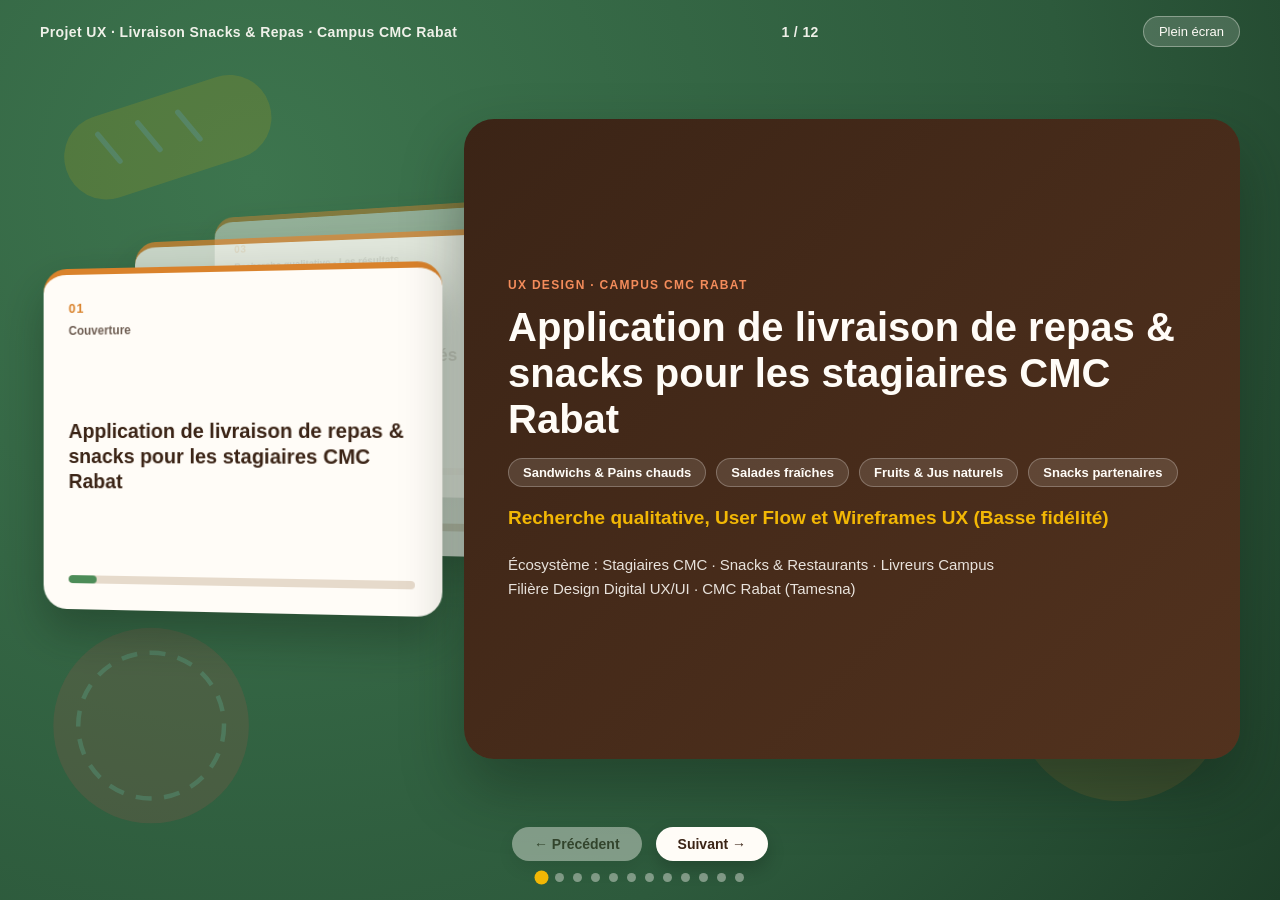
==== commit d3a8f928: "Update print statement from 'Hello' to 'Goodbye'" ====
--- a/index.html
+++ b/index.html
@@ -2,1864 +2,862 @@
 <html lang="fr">
 <head>
 <meta charset="UTF-8">
-<meta name="viewport" content="width=device-width, initial-scale=1.0">
-<title>CMC Delivery — Conception UX & Wireframes (CMC Rabat)</title>
+<meta name="viewport" content="width=device-width, initial-scale=1">
+<title>Recherche UX & Wireframes : Livraison Campus CMC Rabat</title>
 <style>
   :root {
-    --teal-bg: #3A9AB2;
-    --teal-deep: #246E82;
-    --teal-light: #57B4CB;
-    --card-white: #FFFFFF;
-    --ink-dark: #102A33;
-    --ink-body: #2E4750;
-    --ink-muted: #5F7A84;
-    --gold: #D4AF37;
-    --gold-soft: #FBF5E2;
-    --surface: #F2F7F9;
-    --border-soft: #DCE8ED;
-    --action-green: #24A173;
-    --screen-yellow: #F2C12E;
-    --decision-blue: #2B8CBE;
-    --danger-rose: #D94E5A;
-    --radius-card: 24px;
-    --shadow-main: 0 24px 60px rgba(16, 42, 51, 0.28);
-    --ease-smooth: cubic-bezier(0.22, 1, 0.36, 1);
-  }
-
-  * {
-    box-sizing: border-box;
-    margin: 0;
-    padding: 0;
-  }
-
-  html, body {
-    height: 100%;
-    overflow: hidden;
-    font-family: "Segoe UI", system-ui, -apple-system, Roboto, Helvetica, Arial, sans-serif;
-    background: radial-gradient(circle at 18% 18%, var(--teal-light) 0%, var(--teal-bg) 58%, var(--teal-deep) 100%);
-    color: var(--ink-dark);
-    user-select: none;
-  }
-
-  /* Fond animé avec formes organiques flottantes */
-  .bg-blobs {
-    position: fixed;
-    inset: 0;
-    z-index: 0;
-    pointer-events: none;
-    overflow: hidden;
-  }
-  .blob {
-    position: absolute;
-    border-radius: 44% 56% 62% 38% / 41% 45% 55% 59%;
-    background: rgba(255, 255, 255, 0.08);
-    animation: floatBlob 14s ease-in-out infinite alternate;
-  }
-  .blob-1 {
-    width: 460px;
-    height: 460px;
-    top: -120px;
-    right: -90px;
-    animation-duration: 16s;
-  }
-  .blob-2 {
-    width: 360px;
-    height: 360px;
-    bottom: -100px;
-    left: -80px;
-    animation-duration: 13s;
-    animation-delay: -3s;
-  }
-  .blob-3 {
-    width: 240px;
-    height: 240px;
-    top: 38%;
-    left: 48%;
-    background: rgba(212, 175, 55, 0.08);
-    animation-duration: 18s;
-    animation-delay: -6s;
-  }
-
-  @keyframes floatBlob {
-    0% {
-      transform: translate3d(0, 0, 0) rotate(0deg) scale(1);
-      border-radius: 44% 56% 62% 38% / 41% 45% 55% 59%;
-    }
-    50% {
-      transform: translate3d(28px, -24px, 0) rotate(12deg) scale(1.05);
-      border-radius: 58% 42% 39% 61% / 54% 37% 63% 46%;
-    }
-    100% {
-      transform: translate3d(-20px, 22px, 0) rotate(-10deg) scale(0.97);
-      border-radius: 48% 52% 55% 45% / 42% 58% 42% 58%;
-    }
-  }
-
-  /* Barre de progression tout en haut */
-  .top-progress-wrap {
-    position: fixed;
-    top: 0;
-    left: 0;
-    width: 100%;
-    height: 5px;
-    background: rgba(16, 42, 51, 0.25);
-    z-index: 30;
-  }
-  .top-progress-bar {
-    height: 100%;
-    width: 0%;
-    background: linear-gradient(90deg, var(--gold), #FFE07D);
-    transition: width 0.55s var(--ease-smooth);
-  }
-
-  /* Barre supérieure de contrôles */
-  .topbar {
-    position: relative;
-    z-index: 20;
-    height: 62px;
-    padding: 0 32px;
-    display: flex;
-    align-items: center;
-    justify-content: space-between;
-    color: #fff;
-    gap: 12px;
-  }
-  .brand-badge {
-    display: flex;
-    align-items: center;
-    gap: 10px;
-    background: rgba(16, 42, 51, 0.28);
-    padding: 7px 15px;
-    border-radius: 999px;
-    font-size: 13px;
-    font-weight: 700;
-    letter-spacing: 0.4px;
-    backdrop-filter: blur(6px);
-  }
-  .pulse-dot {
-    width: 9px;
-    height: 9px;
-    border-radius: 50%;
-    background: var(--gold);
-    animation: pulseGlow 2.2s infinite;
-  }
-  @keyframes pulseGlow {
-    0%, 100% { transform: scale(1); opacity: 1; }
-    50% { transform: scale(1.35); opacity: 0.65; }
-  }
-
-  .ctrl-group {
-    display: flex;
-    align-items: center;
-    gap: 8px;
-    flex-wrap: wrap;
-  }
-  .slide-pill {
-    background: rgba(255, 255, 255, 0.16);
-    padding: 6px 13px;
-    border-radius: 999px;
-    font-size: 12.5px;
-    font-weight: 800;
-  }
-  .ctrl-btn {
-    background: rgba(255, 255, 255, 0.18);
-    color: #fff;
-    border: 1px solid rgba(255, 255, 255, 0.36);
-    padding: 6px 14px;
-    border-radius: 999px;
-    font-size: 12.5px;
-    font-weight: 700;
-    cursor: pointer;
-    transition: all 0.22s ease;
-    display: inline-flex;
-    align-items: center;
-    gap: 6px;
-  }
-  .ctrl-btn:hover {
-    background: #fff;
-    color: var(--ink-dark);
-    transform: translateY(-1px);
-  }
-  .ctrl-btn.sommaire-btn {
-    background: var(--gold);
-    border-color: var(--gold);
-    color: var(--ink-dark);
-    font-weight: 800;
-  }
-  .ctrl-btn.sommaire-btn:hover {
-    background: #F4CE4E;
-  }
-
-  /* Scène principale */
-  .stage-wrap {
-    position: relative;
-    z-index: 10;
-    height: calc(100vh - 128px);
-    padding: 4px 32px;
-    display: flex;
-    align-items: center;
-    justify-content: center;
-    perspective: 1700px;
-  }
-
-  .slide-card {
-    width: 100%;
-    max-width: 1280px;
-    height: 100%;
-    max-height: 705px;
-    background: var(--card-white);
-    border-radius: var(--radius-card);
-    box-shadow: var(--shadow-main);
-    padding: 28px 38px;
+    /* Palette inspirée des snacks : salade fraîche, pain doré, tomate/fruits rouges, croûte grillée */
+    --bg-main: #2d5a3c;       /* Vert salade profond */
+    --bg-accent: #4c8c58;     /* Vert frais */
+    --crust: #3b2416;         /* Brun pain grillé / expresso */
+    --bread: #d9822b;         /* Doré pain / brioche */
+    --fruit: #d94e4e;         /* Rouge tomate / fraise */
+    --citrus: #f2b705;        /* Jaune agrume */
+    --cream: #fffcf7;         /* Blanc crème farine */
+    --ink: #2a1f18;
+    --muted: #6e5d52;
+    --light: #f6efe6;
+    --pale: #e6dacb;
+  }
+  * { box-sizing: border-box; margin: 0; padding: 0; }
+  html, body { height: 100%; overflow: hidden; }
+  body {
+    font-family: "Segoe UI", Arial, Helvetica, sans-serif;
+    background: radial-gradient(circle at 20% 20%, #3d754e 0%, var(--bg-main) 65%, #1e3f29 100%);
+    color: var(--ink);
     display: flex;
     flex-direction: column;
-    overflow: hidden;
+    user-select: none;
+    position: relative;
+  }
+
+  /* Décoration subtile en arrière-plan (formes organiques fruits / feuilles / pains, sans logo) */
+  .bg-decor {
+    position: fixed; inset: 0; pointer-events: none; overflow: hidden; z-index: 0; opacity: 0.14;
+  }
+  .bg-decor svg { width: 100%; height: 100%; }
+
+  /* ---------- Barre supérieure ---------- */
+  .topbar {
+    position: relative; z-index: 2;
+    display: flex; justify-content: space-between; align-items: center;
+    padding: 16px 40px; color: var(--cream); font-weight: 600; font-size: 14px; letter-spacing: .4px;
+  }
+  .topbar .brand { opacity: .92; }
+  .topbar .counter { opacity: .92; }
+  .fs-btn {
+    background: rgba(255,252,247,.16); border: 1px solid rgba(255,252,247,.35);
+    color: var(--cream); padding: 7px 15px; border-radius: 999px; cursor: pointer; font-size: 13px;
+  }
+  .fs-btn:hover { background: rgba(255,252,247,.28); }
+
+  /* ---------- Scène : pile de cartes + carte principale ---------- */
+  .stage {
+    position: relative; z-index: 2;
+    flex: 1; display: grid; grid-template-columns: 33% 1fr; gap: 28px;
+    padding: 0 40px; min-height: 0;
+  }
+
+  .stack-wrap {
+    position: relative; perspective: 1400px; display: flex; align-items: center; justify-content: center;
+  }
+  .stack {
+    position: relative; width: 100%; max-width: 400px; height: 420px;
     transform-style: preserve-3d;
   }
-
-  .slide-card.anim-next {
-    animation: morphNext 0.68s var(--ease-smooth) forwards;
-  }
-  .slide-card.anim-prev {
-    animation: morphPrev 0.68s var(--ease-smooth) forwards;
-  }
-  .slide-card.anim-replay {
-    animation: replayPop 0.55s var(--ease-smooth) forwards;
-  }
-
-  @keyframes morphNext {
-    0% {
-      opacity: 0;
-      transform: translate3d(75px, 12px, -80px) rotateY(-8deg) scale(0.95);
-    }
-    100% {
-      opacity: 1;
-      transform: translate3d(0, 0, 0) rotateY(0deg) scale(1);
-    }
-  }
-  @keyframes morphPrev {
-    0% {
-      opacity: 0;
-      transform: translate3d(-75px, 12px, -80px) rotateY(8deg) scale(0.95);
-    }
-    100% {
-      opacity: 1;
-      transform: translate3d(0, 0, 0) rotateY(0deg) scale(1);
-    }
-  }
-  @keyframes replayPop {
-    0% { transform: scale(0.985); opacity: 0.7; }
-    100% { transform: scale(1); opacity: 1; }
-  }
-
-  /* Cascade d'apparition des éléments internes */
-  .stagger-item {
-    opacity: 0;
-    transform: translateY(16px);
-    animation: cascadeUp 0.55s var(--ease-smooth) forwards;
-  }
-  @keyframes cascadeUp {
-    to {
-      opacity: 1;
-      transform: translateY(0);
-    }
-  }
-
-  /* En-tête de slide */
-  .slide-head {
-    display: flex;
-    align-items: center;
-    justify-content: space-between;
-    padding-bottom: 12px;
-    margin-bottom: 16px;
-    border-bottom: 1.5px solid var(--border-soft);
-    flex-shrink: 0;
-  }
-  .slide-head-left {
-    display: flex;
-    align-items: center;
-    gap: 14px;
-  }
-  .gold-num {
-    background: var(--gold);
-    color: var(--ink-dark);
-    font-weight: 900;
-    font-size: 16px;
-    padding: 7px 13px;
-    border-radius: 12px;
-    box-shadow: 0 6px 14px rgba(212, 175, 55, 0.3);
-  }
-  .slide-kicker {
-    font-size: 11.5px;
-    font-weight: 800;
-    text-transform: uppercase;
-    letter-spacing: 1.15px;
-    color: var(--teal-bg);
-  }
-  .slide-title {
-    font-size: 26px;
-    font-weight: 900;
-    color: var(--ink-dark);
-    line-height: 1.15;
-  }
-  .dark-badge-icon {
-    width: 44px;
-    height: 44px;
-    border-radius: 50%;
-    background: var(--ink-dark);
-    color: var(--gold);
-    display: flex;
-    align-items: center;
-    justify-content: center;
-    flex-shrink: 0;
-  }
-
-  .slide-body {
-    flex: 1;
-    min-height: 0;
-    overflow-y: auto;
-    padding-right: 4px;
-  }
-  .slide-body::-webkit-scrollbar { width: 6px; }
-  .slide-body::-webkit-scrollbar-thumb { background: #C8D9E0; border-radius: 10px; }
-
-  /* Grilles & Blocs */
-  .g2 { display: grid; grid-template-columns: repeat(2, 1fr); gap: 16px; }
-  .g3 { display: grid; grid-template-columns: repeat(3, 1fr); gap: 16px; }
-  .g4 { display: grid; grid-template-columns: repeat(4, 1fr); gap: 14px; }
-
-  .box {
-    background: var(--surface);
-    border: 1px solid var(--border-soft);
-    border-radius: 16px;
-    padding: 16px;
-  }
-  .box-dark {
-    background: var(--ink-dark);
-    color: #fff;
-    border: none;
-  }
-  .box-gold {
-    background: var(--gold-soft);
-    border: 1px solid rgba(212, 175, 55, 0.5);
-  }
-  .box h3 {
-    font-size: 15px;
-    font-weight: 800;
-    color: var(--ink-dark);
-    margin-bottom: 6px;
-  }
-  .box-dark h3 { color: var(--gold); }
-  .box p, .box li {
-    font-size: 13.5px;
-    line-height: 1.48;
-    color: var(--ink-body);
-  }
-  .box-dark p, .box-dark li { color: #E3EFF3; }
-  .box ul { padding-left: 16px; }
-
-  /* SLIDE 0 : SOMMAIRE */
-  .som-layout {
-    display: grid;
-    grid-template-columns: 1fr 1.45fr;
-    gap: 24px;
-    height: 100%;
-    align-items: center;
-  }
-  .som-hero {
-    background: var(--ink-dark);
-    color: #fff;
-    border-radius: 20px;
-    padding: 26px;
-    height: 100%;
-    display: flex;
-    flex-direction: column;
-    justify-content: space-between;
-    position: relative;
-    overflow: hidden;
-  }
-  .som-hero::after {
-    content: "";
-    position: absolute;
-    width: 220px;
-    height: 220px;
-    border-radius: 50%;
-    background: linear-gradient(135deg, var(--teal-bg), var(--gold));
-    opacity: 0.18;
-    bottom: -60px;
-    right: -60px;
-  }
-  .som-grid {
-    display: grid;
-    grid-template-columns: repeat(2, 1fr);
-    gap: 10px;
-  }
-  .som-card {
-    display: flex;
-    align-items: center;
-    gap: 11px;
-    background: var(--surface);
-    border: 1.5px solid var(--border-soft);
-    border-radius: 14px;
-    padding: 10px 13px;
-    cursor: pointer;
-    text-align: left;
-    transition: all 0.22s var(--ease-smooth);
-  }
-  .som-card:hover {
-    transform: translateY(-2px) scale(1.01);
-    border-color: var(--teal-bg);
-    background: #E7F4F8;
-  }
-  .som-card-num {
-    background: var(--gold);
-    color: var(--ink-dark);
-    font-weight: 900;
-    font-size: 12px;
-    padding: 5px 8px;
-    border-radius: 8px;
-    flex-shrink: 0;
-  }
-  .som-card-icon {
-    width: 28px;
-    height: 28px;
-    border-radius: 50%;
-    background: var(--ink-dark);
-    color: var(--gold);
-    display: flex;
-    align-items: center;
-    justify-content: center;
-    flex-shrink: 0;
-  }
-  .som-card-title {
-    font-size: 13px;
-    font-weight: 800;
-    color: var(--ink-dark);
-  }
-
-  /* SLIDE 02 : QUALITATIF */
-  .qa-box {
-    background: #fff;
-    border-radius: 10px;
-    padding: 9px 11px;
-    margin-top: 8px;
-    border-left: 3.5px solid var(--teal-bg);
-  }
-  .qa-q { font-size: 12px; font-weight: 800; color: var(--ink-dark); margin-bottom: 3px; }
-  .qa-a { font-size: 12.5px; color: var(--ink-body); font-style: italic; }
-
-  /* SLIDE 03 : QUANTITATIF (%) */
-  .kpi-card {
-    background: var(--surface);
-    border: 1px solid var(--border-soft);
-    border-radius: 16px;
-    padding: 15px;
-    display: flex;
-    flex-direction: column;
-    justify-content: space-between;
-  }
-  .kpi-top { display: flex; justify-content: space-between; align-items: baseline; }
-  .kpi-num {
-    font-size: 36px;
-    font-weight: 900;
-    color: var(--teal-deep);
-  }
-  .kpi-badge {
-    background: var(--ink-dark);
-    color: var(--gold);
-    font-size: 11px;
-    font-weight: 800;
-    padding: 3px 9px;
-    border-radius: 999px;
-  }
-  .kpi-bar-track {
-    width: 100%;
-    height: 11px;
-    background: #DCE8ED;
-    border-radius: 999px;
-    overflow: hidden;
-    margin: 9px 0;
-  }
-  .kpi-bar-fill {
-    height: 100%;
-    width: 0%;
-    background: linear-gradient(90deg, var(--teal-bg), var(--action-green));
-    border-radius: 999px;
-    transition: width 1.15s var(--ease-smooth);
-  }
-
-  /* SLIDE 04 : PERSONA & EMPATHY MAP */
-  .view-switch {
-    display: inline-flex;
-    background: var(--surface);
-    padding: 4px;
-    border-radius: 999px;
-    border: 1px solid var(--border-soft);
-    gap: 4px;
-  }
-  .view-tab {
-    border: none;
-    background: transparent;
-    padding: 6px 14px;
-    border-radius: 999px;
-    font-size: 12px;
-    font-weight: 800;
-    color: var(--ink-body);
-    cursor: pointer;
-    transition: all 0.2s ease;
-  }
-  .view-tab.active {
-    background: var(--ink-dark);
-    color: var(--gold);
-  }
-
-  .persona-grid {
-    display: grid;
-    grid-template-columns: 270px 1fr;
-    gap: 18px;
-  }
-  .persona-card-left {
-    background: var(--ink-dark);
-    color: #fff;
-    border-radius: 18px;
-    padding: 18px;
-    display: flex;
-    flex-direction: column;
-    align-items: center;
-    text-align: center;
-  }
-  .avatar-ring {
-    width: 98px;
-    height: 98px;
-    border-radius: 50%;
-    border: 3px solid var(--gold);
-    overflow: hidden;
-    background: #1B4350;
-    display: flex;
-    align-items: center;
-    justify-content: center;
-    margin-bottom: 10px;
-    position: relative;
-  }
-  .avatar-ring img {
-    width: 100%;
-    height: 100%;
-    object-fit: cover;
-    position: relative;
-    z-index: 2;
-  }
-
-  /* Carte d'Empathie Radiale SVG + 6 capsules */
-  .empathy-stage {
-    position: relative;
-    display: grid;
-    grid-template-columns: 180px 1fr;
-    gap: 10px;
-    align-items: center;
-    min-height: 430px;
-  }
-  .empathy-center {
-    display: flex;
-    flex-direction: column;
-    align-items: center;
-    text-align: center;
-    z-index: 3;
-  }
-  .empathy-capsules-wrap {
-    position: relative;
-    height: 430px;
-  }
-  .empathy-svg {
-    position: absolute;
-    inset: 0;
-    width: 100%;
-    height: 100%;
-    z-index: 1;
-    pointer-events: none;
-  }
-  .dash-arrow {
-    stroke-dasharray: 8 6;
-    stroke-dashoffset: 180;
-    transition: stroke-dashoffset 1.2s var(--ease-smooth);
-  }
-  .dash-arrow.drawn {
-    stroke-dashoffset: 0;
-  }
-  .emp-capsule {
-    position: absolute;
-    width: 46%;
-    background: #fff;
-    border-radius: 14px;
-    padding: 10px 13px;
-    border: 2px solid var(--border-soft);
-    box-shadow: 0 8px 18px rgba(16, 42, 51, 0.08);
-    z-index: 2;
-    opacity: 0;
-    transform: scale(0.9);
-    transition: all 0.5s var(--ease-smooth);
-  }
-  .emp-capsule.show {
-    opacity: 1;
-    transform: scale(1);
-  }
-  .emp-capsule h4 {
-    font-size: 12px;
-    font-weight: 900;
-    text-transform: uppercase;
-    margin-bottom: 3px;
-  }
-  .emp-capsule p {
-    font-size: 11.5px;
-    line-height: 1.35;
-    color: var(--ink-body);
-  }
-  .cap-dit { top: 8px; left: 4%; border-color: var(--teal-bg); }
-  .cap-dit h4 { color: var(--teal-deep); }
-  .cap-pense { top: 8px; right: 2%; border-color: var(--decision-blue); }
-  .cap-pense h4 { color: var(--decision-blue); }
-  .cap-voit { top: 155px; left: 4%; border-color: var(--gold); }
-  .cap-voit h4 { color: #8A6D14; }
-  .cap-ressent { top: 155px; right: 2%; border-color: var(--action-green); }
-  .cap-ressent h4 { color: #167A55; }
-  .cap-pains { bottom: 8px; left: 4%; border-color: var(--danger-rose); background: #FFF5F6; }
-  .cap-pains h4 { color: var(--danger-rose); }
-  .cap-gains { bottom: 8px; right: 2%; border-color: var(--action-green); background: #F1FBF7; }
-  .cap-gains h4 { color: #167A55; }
-
-  /* SLIDE 07 : CARTE D'EXPÉRIENCE (CHEVRONS + COURBE MIXTE) */
-  .chevron-row {
-    display: grid;
-    grid-template-columns: repeat(4, 1fr);
-    gap: 8px;
-    margin: 8px 0 10px;
-  }
-  .chevron-step {
-    background: var(--ink-dark);
-    color: #fff;
-    padding: 8px 14px;
-    clip-path: polygon(0% 0%, 92% 0%, 100% 50%, 92% 100%, 0% 100%, 7% 50%);
-    font-size: 12.5px;
-    font-weight: 800;
-    text-align: center;
-  }
-  .chevron-step.gold-chev {
-    background: var(--gold);
-    color: var(--ink-dark);
-  }
-  .exp-matrix-line {
-    display: grid;
-    grid-template-columns: 118px repeat(4, 1fr);
-    gap: 8px;
-    align-items: center;
-    margin-bottom: 8px;
-  }
-  .row-label-box {
-    background: var(--surface);
-    border: 1px solid var(--border-soft);
-    border-radius: 10px;
-    padding: 8px;
-    font-size: 12px;
-    font-weight: 900;
-    color: var(--ink-dark);
-    text-align: center;
-  }
-  .cell-mini {
-    background: var(--surface);
-    border: 1px solid var(--border-soft);
-    border-radius: 10px;
-    padding: 8px 10px;
-    font-size: 11.5px;
-    line-height: 1.35;
-    color: var(--ink-body);
-  }
-  .trace-path {
-    stroke-dasharray: 900;
-    stroke-dashoffset: 900;
-    transition: stroke-dashoffset 1.5s var(--ease-smooth);
-  }
-  .trace-path.drawn {
-    stroke-dashoffset: 0;
-  }
-
-  /* SLIDE 08 : PARCOURS UTILISATEUR (5 CHEVRONS + ÉMOJIS + COURBE) */
-  .journey-meta-bar {
-    display: flex;
-    justify-content: space-between;
-    background: var(--ink-dark);
-    color: #fff;
-    padding: 8px 16px;
-    border-radius: 12px;
-    font-size: 12.5px;
-    font-weight: 700;
-    margin-bottom: 10px;
-  }
-  .journey-meta-bar span b { color: var(--gold); }
-  .chev5 {
-    display: grid;
-    grid-template-columns: repeat(5, 1fr);
-    gap: 6px;
-    margin-bottom: 8px;
-  }
-  .j-grid-row {
-    display: grid;
-    grid-template-columns: 140px repeat(5, 1fr);
-    gap: 6px;
-    align-items: center;
-    margin-bottom: 7px;
-  }
-  .j-left-label {
-    background: var(--surface);
-    border: 1px solid var(--border-soft);
-    border-radius: 10px;
-    padding: 8px;
-    font-size: 11.5px;
-    font-weight: 900;
-    color: var(--ink-dark);
-    text-align: center;
-  }
-  .mood-row {
-    display: grid;
-    grid-template-columns: 140px 1fr;
-    gap: 6px;
-    align-items: center;
-    margin-bottom: 7px;
-  }
-  .mood-faces {
-    display: flex;
-    flex-direction: column;
-    justify-content: space-between;
-    height: 76px;
-    font-size: 17px;
-    padding-left: 6px;
-  }
-
-  /* SLIDE 09 : USER FLOW */
-  .flow-legend {
-    display: flex;
-    gap: 20px;
-    align-items: center;
-    flex-wrap: wrap;
-    margin-bottom: 10px;
-  }
-  .leg-badge {
-    display: inline-flex;
-    align-items: center;
-    gap: 8px;
-    font-size: 12.5px;
-    font-weight: 800;
-  }
-  .dot-green { width: 16px; height: 16px; border-radius: 50%; background: var(--action-green); display: inline-block; }
-  .rect-yellow { width: 22px; height: 14px; border-radius: 4px; background: var(--screen-yellow); border: 1.5px solid #B58900; display: inline-block; }
-  .diamond-blue { width: 14px; height: 14px; background: var(--decision-blue); transform: rotate(45deg); display: inline-block; }
-
-  .flow-box-area {
-    background: #F8FBFD;
-    border: 2px dashed #BFD6DF;
-    border-radius: 16px;
-    padding: 14px;
-  }
-  .flow-line {
-    display: flex;
-    align-items: center;
-    gap: 7px;
-    flex-wrap: wrap;
-    margin-bottom: 11px;
-  }
-  .f-circle {
-    background: #E2F7EF;
-    border: 2px solid var(--action-green);
-    color: #0B4D35;
-    padding: 6px 12px;
-    border-radius: 999px;
-    font-size: 11.5px;
-    font-weight: 800;
-  }
-  .f-rect {
-    background: #FFF6D6;
-    border: 2px solid var(--screen-yellow);
-    color: #594200;
-    padding: 6px 11px;
-    border-radius: 7px;
-    font-size: 11.5px;
-    font-weight: 800;
-  }
-  .f-diamond {
-    background: #E1F2FA;
-    border: 2px solid var(--decision-blue);
-    color: #0C3B54;
-    padding: 6px 11px;
-    border-radius: 5px;
-    font-size: 11.5px;
-    font-weight: 800;
-    outline: 2px solid #fff;
-  }
-  .f-arr { font-weight: 900; color: var(--ink-muted); font-size: 13px; }
-
-  /* SLIDE 10 : WIREFRAMES LOW-FI */
-  .wf-container {
-    display: grid;
-    grid-template-columns: 230px 1fr;
-    gap: 20px;
-    align-items: center;
-  }
-  .wf-menu {
-    display: flex;
-    flex-direction: column;
-    gap: 8px;
-  }
-  .wf-tab-btn {
-    background: var(--surface);
-    border: 1.5px solid var(--border-soft);
-    padding: 10px 12px;
-    border-radius: 12px;
-    text-align: left;
-    cursor: pointer;
-    transition: all 0.2s ease;
-  }
-  .wf-tab-btn.active {
-    background: var(--ink-dark);
-    color: #fff;
-    border-color: var(--ink-dark);
-  }
-  .wf-tab-btn small { display: block; font-size: 10.5px; opacity: 0.75; }
-  .wf-tab-btn strong { font-size: 12.5px; }
-
-  .wf-display {
-    display: grid;
-    grid-template-columns: 265px 1fr;
-    gap: 22px;
-    align-items: center;
-    background: var(--surface);
-    border: 1px solid var(--border-soft);
-    border-radius: 18px;
-    padding: 16px 22px;
-  }
-  .lofi-phone {
-    width: 255px;
-    height: 445px;
-    background: #FFFFFF;
-    border: 2.5px solid #222222;
-    border-radius: 26px;
-    padding: 13px;
-    color: #222222;
-    font-family: Arial, Helvetica, sans-serif;
-    display: flex;
-    flex-direction: column;
-    justify-content: space-between;
-    box-shadow: 6px 6px 0px #D4DFE4;
-    animation: fadeScreen 0.35s ease;
-  }
-  @keyframes fadeScreen {
-    from { opacity: 0.3; transform: scale(0.98); }
-    to { opacity: 1; transform: scale(1); }
-  }
-  .x-box {
-    border: 1.5px solid #777;
-    background: #F3F3F3;
-    position: relative;
-    display: flex;
-    align-items: center;
-    justify-content: center;
-  }
-  .x-box svg {
-    position: absolute;
-    inset: 0;
-    width: 100%;
-    height: 100%;
-  }
-
-  /* Barre inférieure */
-  .bottombar {
-    position: relative;
-    z-index: 20;
-    height: 62px;
-    padding: 0 32px;
-    display: flex;
-    align-items: center;
-    justify-content: space-between;
-    color: #fff;
-  }
-  .nav-group { display: flex; gap: 12px; }
-  .nav-btn {
-    background: #fff;
-    color: var(--ink-dark);
-    border: none;
-    padding: 9px 20px;
-    border-radius: 999px;
-    font-weight: 800;
-    font-size: 13.5px;
-    cursor: pointer;
-    box-shadow: 0 8px 18px rgba(16, 42, 51, 0.22);
-    transition: transform 0.2s ease, opacity 0.2s ease;
-  }
-  .nav-btn:hover:not(:disabled) { transform: translateY(-2px); }
-  .nav-btn:disabled { opacity: 0.4; cursor: default; }
-
-  /* Impression / Export PDF */
-  @media print {
-    body { overflow: visible; background: #fff; }
-    .bg-blobs, .top-progress-wrap, .topbar, .bottombar { display: none !important; }
-    .stage-wrap { height: auto; padding: 0; }
-    .slide-card { max-height: none; box-shadow: none; border: 1px solid #ccc; page-break-after: always; }
-  }
-
-  @media (max-width: 980px) {
-    .som-layout, .persona-grid, .wf-container, .wf-display, .g2, .g3, .g4 {
-      grid-template-columns: 1fr;
-    }
-    .slide-card { padding: 18px; }
-    .empathy-capsules-wrap { height: auto; position: static; display: flex; flex-direction: column; gap: 8px; }
-    .emp-capsule { position: static; width: 100%; opacity: 1; transform: none; }
-    .empathy-svg { display: none; }
+  .stack-card {
+    position: absolute; left: 0; top: 50%; width: 100%; height: 340px; margin-top: -170px;
+    background: var(--cream); border-radius: 24px; padding: 26px;
+    box-shadow: 0 22px 44px rgba(18, 32, 20, .35);
+    transition: transform .9s cubic-bezier(.2,.8,.2,1), opacity .9s ease;
+    transform-origin: center;
+    display: flex; flex-direction: column; justify-content: space-between; overflow: hidden;
+    border-top: 6px solid var(--bread);
+  }
+  .stack-card .sc-num { font-size: 13px; font-weight: 800; color: var(--bread); letter-spacing: 1px; }
+  .stack-card .sc-title { font-size: 20px; font-weight: 800; color: var(--crust); line-height: 1.25; }
+  .stack-card .sc-sec { font-size: 12px; color: var(--muted); font-weight: 600; }
+  .stack-card .sc-bar { height: 8px; border-radius: 8px; background: var(--pale); overflow: hidden; }
+  .stack-card .sc-bar span { display: block; height: 100%; background: var(--bg-accent); border-radius: 8px; }
+
+  .main-wrap { position: relative; display: flex; align-items: center; min-height: 0; }
+  .main-card {
+    position: relative; width: 100%; height: min(74vh, 640px);
+    background: var(--cream); border-radius: 30px; padding: 36px 44px;
+    box-shadow: 0 30px 60px rgba(15, 28, 18, .38);
+    display: flex; flex-direction: column; overflow: hidden;
+  }
+  .main-card.enter { animation: enter .7s cubic-bezier(.2,.8,.2,1); }
+  @keyframes enter {
+    from { opacity: 0; transform: translateX(40px) scale(.98); }
+    to   { opacity: 1; transform: translateX(0) scale(1); }
+  }
+  .section-tag {
+    font-size: 12px; font-weight: 800; letter-spacing: 1.3px; text-transform: uppercase; color: var(--bread);
+  }
+  .slide-title { font-size: 32px; font-weight: 800; color: var(--crust); margin: 6px 0 16px; line-height: 1.15; }
+  .content { flex: 1; min-height: 0; overflow: auto; padding-right: 6px; }
+  .footnote { font-size: 12px; color: var(--muted); margin-top: 12px; }
+
+  /* Couverture & Merci */
+  .cover { background: linear-gradient(135deg, var(--crust) 0%, #52321e 100%) !important; color: var(--cream) !important; justify-content: center; }
+  .cover .slide-title { font-size: 40px; color: var(--cream); margin: 12px 0 16px; }
+  .cover .sub { font-size: 19px; color: var(--citrus); margin-bottom: 24px; font-weight: 600; }
+  .cover .meta { font-size: 15px; opacity: .88; line-height: 1.6; }
+  .cover .section-tag { color: #f48c5b; }
+  .food-pills { display: flex; gap: 10px; flex-wrap: wrap; margin-bottom: 20px; }
+  .food-pill {
+    padding: 6px 14px; border-radius: 999px; font-size: 13px; font-weight: 700;
+    background: rgba(255,252,247,.12); border: 1px solid rgba(255,252,247,.25); color: var(--cream);
+  }
+
+  /* Cartes génériques */
+  .grid3 { display: grid; grid-template-columns: repeat(3, 1fr); gap: 16px; }
+  .grid2 { display: grid; grid-template-columns: repeat(2, 1fr); gap: 16px; }
+  .box { background: var(--light); border-radius: 18px; padding: 18px 20px; border: 1px solid #eadfce; }
+  .box h4 { font-size: 16px; color: var(--crust); margin-bottom: 8px; }
+  .box p, .box li { font-size: 14.5px; line-height: 1.45; }
+  .box ul { padding-left: 18px; }
+  .tint-fruit { background: #fbeaea; border-color: #f3cece; }
+  .tint-salad { background: #e8f3eb; border-color: #c8e2cf; }
+  .tint-bread { background: #fdf2e3; border-color: #f4dcba; }
+  .dark { background: var(--crust); color: var(--cream); border: none; }
+  .dark h4 { color: var(--citrus); }
+  .q { font-weight: 700; color: var(--crust); font-size: 16.5px; margin-bottom: 8px; }
+  .answer-label { font-size: 12px; font-weight: 800; letter-spacing: 1px; color: var(--bg-main); text-transform: uppercase; margin-bottom: 8px; }
+
+  /* Barres de résultats */
+  .bars { display: flex; flex-direction: column; gap: 11px; }
+  .bar-row { display: grid; grid-template-columns: 225px 1fr 60px; align-items: center; gap: 12px; font-size: 14.5px; }
+  .bar-track { height: 20px; background: var(--pale); border-radius: 12px; overflow: hidden; }
+  .bar-fill { height: 100%; border-radius: 12px; background: var(--fruit); transform-origin: left; animation: grow .9s ease both; }
+  .bar-fill.salad { background: var(--bg-accent); }
+  .bar-fill.bread { background: var(--bread); }
+  .bar-fill.crust { background: var(--crust); }
+  .bar-val { font-weight: 800; color: var(--crust); text-align: right; }
+  @keyframes grow { from { transform: scaleX(0); } to { transform: scaleX(1); } }
+
+  /* ---------- USER FLOW DIAGRAMME (Bas-fidélité / UX) ---------- */
+  .flow-board {
+    display: flex; flex-direction: column; gap: 14px; background: #fff;
+    border: 2px dashed #cbbba8; border-radius: 18px; padding: 16px;
+  }
+  .flow-lane {
+    display: flex; align-items: center; gap: 8px; flex-wrap: wrap;
+    padding: 10px 12px; border-radius: 12px; background: var(--light);
+  }
+  .lane-title {
+    width: 110px; font-size: 12px; font-weight: 800; text-transform: uppercase;
+    color: var(--crust); flex-shrink: 0;
+  }
+  .fn-screen {
+    background: #fde68a; border: 1.5px solid #b45309; color: #451a03;
+    padding: 6px 10px; border-radius: 6px; font-size: 12px; font-weight: 700; text-align: center;
+  }
+  .fn-action {
+    background: #bbf7d0; border: 1.5px solid #15803d; color: #052e16;
+    padding: 6px 11px; border-radius: 999px; font-size: 12px; font-weight: 700; text-align: center;
+  }
+  .fn-decision {
+    background: #bae6fd; border: 1.5px solid #0369a1; color: #082f49;
+    padding: 6px 10px; border-radius: 4px; font-size: 11.5px; font-weight: 700;
+    transform: skewX(-8deg);
+  }
+  .fn-arrow { font-weight: 800; color: var(--muted); font-size: 14px; }
+
+  /* ---------- WIREFRAMES UX (Basse fidélité / Noir & Blanc / Sans UI) ---------- */
+  .wf-showcase {
+    display: grid; grid-template-columns: 270px 1fr; gap: 24px; align-items: start;
+  }
+  .wf-phone {
+    width: 265px; background: #ffffff; border: 2.5px solid #2b2b2b; border-radius: 22px;
+    padding: 14px 14px 10px; font-family: Arial, Helvetica, sans-serif; color: #222;
+    box-shadow: 6px 6px 0px #d6cec2;
+  }
+  .wf-meta-top { font-size: 9.5px; color: #666; letter-spacing: .5px; text-transform: uppercase; margin-bottom: 4px; }
+  .wf-h1 { font-size: 17px; font-weight: 800; color: #111; margin-bottom: 4px; }
+  .wf-sub { font-size: 11px; color: #555; margin-bottom: 10px; line-height: 1.3; }
+  .wf-img-box {
+    border: 1.5px solid #888; background: #f5f5f5; position: relative;
+    display: flex; align-items: center; justify-content: center; overflow: hidden;
+  }
+  .wf-img-box svg { position: absolute; inset: 0; width: 100%; height: 100%; }
+  .wf-input {
+    border: 1.5px solid #666; padding: 7px 9px; font-size: 11px; color: #777;
+    background: #fff; margin-bottom: 8px;
+  }
+  .wf-label { font-size: 11px; font-weight: 700; margin-bottom: 3px; color: #222; }
+  .wf-card {
+    border: 1.5px solid #777; padding: 8px; margin-bottom: 8px; display: flex; gap: 9px; align-items: center;
+  }
+  .wf-tabs { display: grid; grid-template-columns: repeat(3, 1fr); gap: 5px; margin-bottom: 10px; }
+  .wf-tab {
+    border: 1.5px solid #666; text-align: center; padding: 5px 2px; font-size: 11px; font-weight: 700;
+  }
+  .wf-tab.active { background: #dcdcdc; }
+  .wf-btn {
+    border: 1.5px solid #333; background: #e0e0e0; text-align: center;
+    padding: 8px; font-size: 12px; font-weight: 800; color: #111; margin-top: 8px;
+  }
+  .wf-btn-outline {
+    border: 1.5px solid #444; background: #fff; text-align: center;
+    padding: 6px; font-size: 11px; font-weight: 700; color: #111;
+  }
+  .wf-footer {
+    border-top: 1px solid #ccc; margin-top: 10px; padding-top: 6px;
+    font-size: 9.5px; color: #666; display: flex; justify-content: space-between;
+  }
+  .wf-homebar { width: 64px; height: 3px; background: #333; margin: 6px auto 0; border-radius: 2px; }
+
+  /* ---------- Contrôles ---------- */
+  .controls {
+    position: relative; z-index: 2;
+    display: flex; flex-direction: column; align-items: center; gap: 12px; padding: 12px 0 18px;
+  }
+  .dots { display: flex; gap: 9px; flex-wrap: wrap; justify-content: center; max-width: 90vw; }
+  .dot {
+    width: 9px; height: 9px; border-radius: 50%; background: rgba(255,252,247,.4); border: 0; cursor: pointer;
+    transition: transform .3s ease, background .3s ease;
+  }
+  .dot.active { background: var(--citrus); transform: scale(1.55); }
+  .nav { display: flex; gap: 14px; }
+  .nav button {
+    background: var(--cream); color: var(--crust); border: 0; border-radius: 999px; padding: 9px 22px;
+    font-weight: 800; font-size: 14px; cursor: pointer; box-shadow: 0 8px 18px rgba(0,0,0,.2);
+  }
+  .nav button:disabled { opacity: .4; cursor: default; }
+
+  @media (max-width: 920px) {
+    .stage { grid-template-columns: 1fr; }
+    .stack-wrap { display: none; }
+    .wf-showcase { grid-template-columns: 1fr; justify-items: center; }
+    .grid3, .grid2 { grid-template-columns: 1fr; }
+    .slide-title { font-size: 25px; }
   }
 </style>
 </head>
 <body>
 
-<div class="bg-blobs">
-  <div class="blob blob-1"></div>
-  <div class="blob blob-2"></div>
-  <div class="blob blob-3"></div>
+<!-- Fond illustratif léger : silhouettes abstraites de pains, feuilles de salade et fruits (sans logo) -->
+<div class="bg-decor" aria-hidden="true">
+  <svg viewBox="0 0 1440 900" fill="none" xmlns="http://www.w3.org/2000/svg">
+    <!-- Pain / Baguette stylisée en haut à gauche -->
+    <rect x="60" y="90" width="240" height="95" rx="47" transform="rotate(-18 60 90)" fill="#f2b705"/>
+    <path d="M110 95 L135 125 M155 82 L180 112 M200 70 L225 100" stroke="#fff" stroke-width="6" stroke-linecap="round"/>
+    <!-- Tranche d'agrume / fruit en bas à gauche -->
+    <circle cx="170" cy="760" r="110" fill="#d94e4e"/>
+    <circle cx="170" cy="760" r="82" stroke="#fff" stroke-width="5" stroke-dasharray="18 14"/>
+    <!-- Feuille de salade / herbes à droite -->
+    <path d="M1260 140 C1340 120, 1410 210, 1340 290 C1270 370, 1180 280, 1260 140 Z" fill="#a3e635"/>
+    <path d="M1265 165 Q1300 220 1330 275" stroke="#fff" stroke-width="5" stroke-linecap="round"/>
+    <!-- Bol de salade / snack en bas à droite -->
+    <path d="M1140 720 H1380 C1380 800, 1320 845, 1260 845 C1200 845, 1140 800, 1140 720 Z" fill="#d9822b"/>
+    <circle cx="1210" cy="705" r="28" fill="#a3e635"/>
+    <circle cx="1265" cy="698" r="32" fill="#d94e4e"/>
+    <circle cx="1320" cy="708" r="26" fill="#f2b705"/>
+  </svg>
 </div>
 
-<div class="top-progress-wrap">
-  <div class="top-progress-bar" id="topProgressBar"></div>
+<div class="topbar">
+  <span class="brand">Projet UX · Livraison Snacks & Repas · Campus CMC Rabat</span>
+  <span class="counter" id="counter"></span>
+  <button class="fs-btn" id="fsBtn" title="Plein écran (F)">Plein écran</button>
 </div>
 
-<header class="topbar">
-  <div class="brand-badge">
-    <span class="pulse-dot"></span>
-    <span>CMC RABAT · CONCEPTION UX (LOW-FI) — LIVRAISON REPAS</span>
+<div class="stage">
+  <div class="stack-wrap">
+    <div class="stack" id="stack"></div>
   </div>
-  <div class="ctrl-group">
-    <span class="slide-pill" id="slideIndicator">Slide 0 / 10</span>
-    <button class="ctrl-btn sommaire-btn" onclick="goToSlide(0)">Sommaire</button>
-    <button class="ctrl-btn" onclick="replayCurrentAnimation()">Rejouer l'animation</button>
-    <button class="ctrl-btn" onclick="window.print()">Imprimer / Exporter PDF</button>
+  <div class="main-wrap">
+    <div class="main-card" id="mainCard"><div class="content" id="mainContent"></div></div>
   </div>
-</header>
-
-<main class="stage-wrap">
-  <section class="slide-card anim-next" id="slideCard"></section>
-</main>
-
-<footer class="bottombar">
-  <div style="font-size:12px;font-weight:700;opacity:0.9">Clavier : ← / → pour naviguer · R pour rejouer</div>
-  <div class="nav-group">
-    <button class="nav-btn" id="prevBtn" onclick="prevSlide()">← Précédent</button>
-    <button class="nav-btn" id="nextBtn" onclick="nextSlide()">Suivant →</button>
+</div>
+
+<div class="controls">
+  <div class="nav">
+    <button id="prevBtn">← Précédent</button>
+    <button id="nextBtn">Suivant →</button>
   </div>
-</footer>
+  <div class="dots" id="dots"></div>
+</div>
 
 <script>
-const SVG_ICONS = {
-  alert: `<svg width="20" height="20" viewBox="0 0 24 24" fill="none" stroke="currentColor" stroke-width="2.6" stroke-linecap="round"><line x1="12" y1="5" x2="12" y2="14"/><circle cx="12" cy="19" r="1.4" fill="currentColor"/></svg>`,
-  interview: `<svg width="20" height="20" viewBox="0 0 24 24" fill="none" stroke="currentColor" stroke-width="2.2"><path d="M12 2a3 3 0 0 0-3 3v7a3 3 0 0 0 6 0V5a3 3 0 0 0-3-3z"/><path d="M19 10v2a7 7 0 0 1-14 0v-2"/><line x1="12" y1="19" x2="12" y2="23"/></svg>`,
-  survey: `<svg width="20" height="20" viewBox="0 0 24 24" fill="none" stroke="currentColor" stroke-width="2.2"><rect x="3" y="12" width="4" height="9" rx="1"/><rect x="10" y="7" width="4" height="14" rx="1"/><rect x="17" y="3" width="4" height="18" rx="1"/></svg>`,
-  persona: `<svg width="20" height="20" viewBox="0 0 24 24" fill="none" stroke="currentColor" stroke-width="2.2"><circle cx="12" cy="8" r="4"/><path d="M4 20c0-4 3.6-7 8-7s8 3 8 7"/></svg>`,
-  solution: `<svg width="20" height="20" viewBox="0 0 24 24" fill="none" stroke="currentColor" stroke-width="2.2"><path d="M9 18h6M10 22h4M12 2a7 7 0 0 0-4 12.7V17h8v-2.3A7 7 0 0 0 12 2z"/></svg>`,
-  scenario: `<svg width="20" height="20" viewBox="0 0 24 24" fill="none" stroke="currentColor" stroke-width="2.2"><circle cx="12" cy="12" r="9"/><polyline points="12 7 12 12 15.5 14"/></svg>`,
-  map: `<svg width="20" height="20" viewBox="0 0 24 24" fill="none" stroke="currentColor" stroke-width="2.2"><polygon points="1 6 1 22 8 18 16 22 23 18 23 2 16 6 8 2 1 6"/><line x1="8" y1="2" x2="8" y2="18"/><line x1="16" y1="6" x2="16" y2="22"/></svg>`,
-  journey: `<svg width="20" height="20" viewBox="0 0 24 24" fill="none" stroke="currentColor" stroke-width="2.2"><circle cx="6" cy="18" r="3"/><circle cx="18" cy="6" r="3"/><path d="M9 18h6a3 3 0 0 0 0-6H9a3 3 0 0 1 0-6h6"/></svg>`,
-  flow: `<svg width="20" height="20" viewBox="0 0 24 24" fill="none" stroke="currentColor" stroke-width="2.2"><rect x="3" y="4" width="6" height="5" rx="1"/><rect x="15" y="15" width="6" height="5" rx="1"/><path d="M9 6.5h3v11h3"/></svg>`,
-  wireframe: `<svg width="20" height="20" viewBox="0 0 24 24" fill="none" stroke="currentColor" stroke-width="2.2"><rect x="3" y="3" width="18" height="18" rx="2"/><line x1="3" y1="9" x2="21" y2="9"/><line x1="9" y1="9" x2="9" y2="21"/></svg>`
-};
-
-const xBoxLowFi = (w, h, text = "") => `
-  <div class="x-box" style="width:${w};height:${h};flex-shrink:0">
+/* ==================================================================
+   SECTIONS SELON VOTRE SOMMAIRE
+   ================================================================== */
+const SECTIONS = [
+  "Recherche qualitative - Les résultats",
+  "User Flow (Parcours utilisateur)",
+  "Prototype UX : Wireframes (Basse fidélité)",
+  "Conclusion & Merci"
+];
+
+// Helper pour l'espace réservé d'image wireframe (croix UX standard)
+const wfPlaceholder = (w, h, label = "") => `
+  <div class="wf-img-box" style="width:${w};height:${h};flex-shrink:0">
     <svg viewBox="0 0 100 100" preserveAspectRatio="none">
-      <line x1="0" y1="0" x2="100" y2="100" stroke="#888" stroke-width="1.5"/>
-      <line x1="100" y1="0" x2="0" y2="100" stroke="#888" stroke-width="1.5"/>
+      <line x1="0" y1="0" x2="100" y2="100" stroke="#999" stroke-width="1.5"/>
+      <line x1="100" y1="0" x2="0" y2="100" stroke="#999" stroke-width="1.5"/>
     </svg>
-    ${text ? `<span style="position:relative;z-index:2;background:#fff;border:1px solid #333;padding:2px 5px;font-size:9px;font-weight:800">${text}</span>` : ""}
+    ${label ? `<span style="position:relative;background:#fff;padding:2px 5px;font-size:10px;font-weight:800;border:1px solid #888">${label}</span>` : ""}
   </div>`;
 
-const WIREFRAMES = [
-  {
-    tag: "Wireframe 1 / 5",
-    title: "1. Connexion CMC",
-    summary: "Authentification réservée aux stagiaires de la CMC Rabat via l'adresse académique (@cmc.ac.ma).",
-    notes: [
-      "Champ Email CMC explicite (prenom.nom@cmc.ac.ma) pour filtrer l'accès au campus.",
-      "Promesse orientée pause déjeuner rapide sans perte de temps.",
-      "Maquette Low-Fi épurée : validation de la structure et de la lisibilité avant toute couleur UI."
-    ],
-    screenHtml: `
-      <div>
-        <div style="font-size:8.5px;color:#666;font-weight:700">CAMPUS CMC RABAT</div>
-        <div style="font-size:15px;font-weight:900;color:#111;margin:2px 0 8px">Connexion CMC</div>
-        <div style="display:flex;justify-content:center;margin:8px 0">${xBoxLowFi("58px", "58px")}</div>
-        <div style="text-align:center;font-size:12.5px;font-weight:800;line-height:1.25">Votre pause déjeuner,<br>sans attendre.</div>
-        <div style="text-align:center;font-size:9px;color:#555;margin:3px 0 9px">Connectez-vous avec votre compte étudiant.</div>
-        <div style="font-size:9.5px;font-weight:700;margin-bottom:2px">Email académique CMC</div>
-        <div style="border:1.5px solid #555;padding:5px 7px;font-size:9.5px;color:#777;margin-bottom:7px">prenom.nom@cmc.ac.ma</div>
-        <div style="font-size:9.5px;font-weight:700;margin-bottom:2px">Mot de passe</div>
-        <div style="border:1.5px solid #555;padding:5px 7px;font-size:9.5px;color:#777;margin-bottom:5px">Saisir votre mot de passe</div>
-        <div style="font-size:9px;color:#444;text-decoration:underline">Mot de passe oublié ?</div>
-      </div>
-      <div>
-        <div style="border:1.5px solid #222;background:#E2E2E2;text-align:center;padding:8px;font-size:11px;font-weight:800;color:#111">Se connecter</div>
-        <div style="text-align:center;font-size:8.5px;color:#666;margin-top:5px">CMC Rabat / 1 sur 5</div>
-      </div>`
-  },
-  {
-    tag: "Wireframe 2 / 5",
-    title: "2. Les snacks du campus",
-    summary: "Liste des snacks et restaurants partenaires à proximité avec délai estimé, frais et budget d'entrée.",
-    notes: [
-      "Barre de recherche et encart « Offres Stagiaires » adaptés aux budgets serrés (20–30 DH).",
-      "Affichage clair des délais (10–25 min) pour planifier selon la durée de la pause.",
-      "Mention du retrait groupé pour encourager les commandes à plusieurs."
-    ],
-    screenHtml: `
-      <div>
-        <div style="font-size:8.5px;color:#666;font-weight:700">CMC RABAT / 02</div>
-        <div style="font-size:15px;font-weight:900;color:#111;margin:2px 0 6px">Les snacks du campus</div>
-        <div style="border:1.5px solid #555;padding:5px 7px;font-size:9.5px;color:#777;margin-bottom:7px">Rechercher un snack ou un plat...</div>
-        <div style="border:1.5px solid #444;background:#EFEFEF;padding:6px 8px;margin-bottom:8px">
-          <div style="font-size:10.5px;font-weight:800">Offres Stagiaires</div>
-          <div style="font-size:9px;color:#555">Des menus adaptés au budget étudiant.</div>
-        </div>
-        <div style="font-size:10.5px;font-weight:800;margin-bottom:5px">À proximité de votre pause</div>
-        <div style="border:1.2px solid #666;padding:6px;display:flex;gap:7px;margin-bottom:6px">
-          ${xBoxLowFi("38px", "38px")}
-          <div><div style="font-size:10.5px;font-weight:800">Snack du Campus</div><div style="font-size:8.5px;color:#555">10–15 min · Livraison : 0 DH</div><div style="font-size:10px;font-weight:800">Dès 20 DH</div></div>
-        </div>
-        <div style="border:1.2px solid #666;padding:6px;display:flex;gap:7px">
-          ${xBoxLowFi("38px", "38px")}
-          <div><div style="font-size:10.5px;font-weight:800">Pause Déj’</div><div style="font-size:8.5px;color:#555">15–20 min · Livraison : 3 DH</div><div style="font-size:10px;font-weight:800">Dès 22 DH</div></div>
-        </div>
-      </div>
-      <div>
-        <div style="font-size:8.5px;color:#555">Commandez ensemble, retirez au même point.</div>
-        <div style="text-align:center;font-size:8.5px;color:#666;margin-top:4px">CMC Rabat / 2 sur 5</div>
-      </div>`
-  },
-  {
-    tag: "Wireframe 3 / 5",
-    title: "3. Menu du snack",
-    summary: "Sélection rapide par catégorie (Tacos, Sandwichs, Menus) avec ajout direct au panier.",
-    notes: [
-      "Onglets simples permettant de passer d'une catégorie à l'autre sans recharger la page.",
-      "Bouton « + Ajouter » bien visible sur chaque item pour limiter les frictions.",
-      "Prix en dirhams (DH) et composition synthétique immédiatement lisibles."
-    ],
-    screenHtml: `
-      <div>
-        <div style="font-size:9px;color:#444;font-weight:700">← Snacks</div>
-        <div style="font-size:15px;font-weight:900;color:#111;margin:2px 0">Snack du Campus</div>
-        <div style="font-size:9px;color:#555;margin-bottom:7px">10–15 min · Livraison gratuite sur le campus</div>
-        <div style="display:grid;grid-template-columns:repeat(3,1fr);gap:4px;margin-bottom:8px;text-align:center;font-size:9.5px;font-weight:800">
-          <div style="border:1.5px solid #222;background:#DCDCDC;padding:4px">Tacos</div>
-          <div style="border:1.5px solid #666;padding:4px">Sandwichs</div>
-          <div style="border:1.5px solid #666;padding:4px">Menus</div>
-        </div>
-        <div style="border:1.2px solid #666;padding:6px;display:flex;justify-content:space-between;align-items:center;margin-bottom:6px">
-          <div style="display:flex;gap:6px;align-items:center">${xBoxLowFi("34px","34px")}<div><div style="font-size:10px;font-weight:800">Tacos poulet</div><div style="font-size:8.5px;color:#555">Poulet, frites · <b>25 DH</b></div></div></div>
-          <span style="border:1.2px solid #222;padding:3px 6px;font-size:8.5px;font-weight:800">+ Ajouter</span>
-        </div>
-        <div style="border:1.2px solid #666;padding:6px;display:flex;justify-content:space-between;align-items:center">
-          <div style="display:flex;gap:6px;align-items:center">${xBoxLowFi("34px","34px")}<div><div style="font-size:10px;font-weight:800">Tacos viande hachée</div><div style="font-size:8.5px;color:#555">Viande, frites · <b>28 DH</b></div></div></div>
-          <span style="border:1.2px solid #222;padding:3px 6px;font-size:8.5px;font-weight:800">+ Ajouter</span>
-        </div>
-      </div>
-      <div>
-        <div style="font-size:8.5px;color:#555">Choisissez votre plat avec « + Ajouter ».</div>
-        <div style="text-align:center;font-size:8.5px;color:#666;margin-top:4px">CMC Rabat / 3 sur 5</div>
-      </div>`
-  },
-  {
-    tag: "Wireframe 4 / 5",
-    title: "4. Mon panier & Commande groupée",
-    summary: "Vérification de la commande, activation du panier partagé avec les camarades et récapitulatif transparent.",
-    notes: [
-      "Module « Commander à plusieurs » avec bouton d'invitation des camarades du campus.",
-      "Récapitulatif clair : sous-total, frais de livraison campus et total net à payer.",
-      "Indication de l'étape suivante (créneau horaire et point de collecte)."
-    ],
-    screenHtml: `
-      <div>
-        <div style="font-size:9px;color:#444;font-weight:700">← Menu</div>
-        <div style="font-size:15px;font-weight:900;color:#111;margin:2px 0">Mon panier</div>
-        <div style="font-size:9px;color:#555;margin-bottom:6px">Snack du Campus · 1 article</div>
-        <div style="border:1.2px solid #666;padding:6px;display:flex;justify-content:space-between;align-items:center;margin-bottom:7px">
-          <div style="display:flex;gap:6px;align-items:center">${xBoxLowFi("34px","34px")}<div><div style="font-size:10px;font-weight:800">Tacos poulet</div><div style="font-size:8.5px;color:#555">Qté : 1</div></div></div>
-          <b style="font-size:10.5px">25 DH</b>
-        </div>
-        <div style="border:1.5px solid #444;background:#F7F7F7;padding:7px;margin-bottom:7px">
-          <div style="display:flex;justify-content:space-between;font-size:9.5px;font-weight:800"><span>Panier partagé (Groupe)</span><span>[ON]</span></div>
-          <div style="font-size:8.5px;color:#555;margin:3px 0 5px">Invitez vos camarades avant de valider.</div>
-          <div style="border:1.2px solid #222;background:#fff;text-align:center;padding:4px;font-size:9px;font-weight:800">Inviter des camarades</div>
-        </div>
-        <div style="font-size:9.5px;display:flex;justify-content:space-between"><span>Sous-total</span><span>25 DH</span></div>
-        <div style="font-size:9.5px;display:flex;justify-content:space-between"><span>Livraison campus</span><span>0 DH</span></div>
-        <div style="font-size:11px;font-weight:900;display:flex;justify-content:space-between;border-top:1px solid #999;margin-top:4px;padding-top:4px"><span>Total à payer</span><span>25 DH</span></div>
-      </div>
-      <div>
-        <div style="border:1.5px solid #222;background:#E2E2E2;text-align:center;padding:7px;font-size:10.5px;font-weight:800">Continuer</div>
-        <div style="text-align:center;font-size:8.5px;color:#666;margin-top:4px">CMC Rabat / 4 sur 5</div>
-      </div>`
-  },
-  {
-    tag: "Wireframe 5 / 5",
-    title: "5. Suivi en direct & QR Code",
-    summary: "Suivi d'avancement en 4 étapes, point de collecte Porte Principale CMC et retrait sécurisé par QR Code.",
-    notes: [
-      "Barre de progression lisible : Validée → Préparation → En route → À retirer.",
-      "Adresse de retrait fixe (Porte Principale · CMC Rabat) pour éviter les appels téléphoniques.",
-      "Zone QR Code dédiée à la validation rapide par le livreur."
-    ],
-    screenHtml: `
-      <div>
-        <div style="font-size:8.5px;color:#666;font-weight:700">COMMANDE N° CMC-012</div>
-        <div style="font-size:15px;font-weight:900;color:#111;margin:2px 0">Suivi en direct</div>
-        <div style="font-size:9px;color:#555;margin-bottom:6px">Snack du Campus · Paiement confirmé</div>
-        <div style="border:1.5px solid #444;background:#EFEFEF;padding:6px 8px;margin-bottom:7px">
-          <div style="font-size:11px;font-weight:900">En préparation</div>
-          <div style="font-size:9.5px;color:#333">Retrait prévu à 12h30</div>
-        </div>
-        <div style="display:grid;grid-template-columns:repeat(4,1fr);gap:3px;text-align:center;font-size:8px;margin-bottom:7px">
-          <div><div style="height:3px;background:#222;margin-bottom:2px"></div>Validée</div>
-          <div><div style="height:3px;background:#222;margin-bottom:2px"></div><b>Prépa</b></div>
-          <div><div style="height:3px;background:#CCC;margin-bottom:2px"></div>En route</div>
-          <div><div style="height:3px;background:#CCC;margin-bottom:2px"></div>Retrait</div>
-        </div>
-        <div style="font-size:8.5px;color:#666">Point de collecte CMC</div>
-        <div style="font-size:10.5px;font-weight:800;margin-bottom:5px">Porte Principale · CMC Rabat</div>
-        <div style="display:flex;justify-content:center">${xBoxLowFi("76px", "76px", "QR CODE")}</div>
-      </div>
-      <div>
-        <div style="border:1.5px solid #222;background:#E2E2E2;text-align:center;padding:7px;font-size:10px;font-weight:800">Retour à l'accueil</div>
-        <div style="text-align:center;font-size:8.5px;color:#666;margin-top:4px">CMC Rabat / 5 sur 5</div>
-      </div>`
-  }
+const bars = (rows, max, unit = "/9", cls = "salad") =>
+  `<div class="bars">${rows.map(([label, v]) => `
+    <div class="bar-row">
+      <span>${label}</span>
+      <div class="bar-track"><div class="bar-fill ${cls}" style="width:${(v / max) * 100}%"></div></div>
+      <span class="bar-val">${v}${unit}</span>
+    </div>`).join("")}</div>`;
+
+const S = [];
+
+/* ---------------- 0. COUVERTURE ---------------- */
+S.push({
+  cover: true, section: "",
+  title: "Application de livraison de repas & snacks pour les stagiaires CMC Rabat",
+  html: `<div class="food-pills">
+           <span class="food-pill">Sandwichs & Pains chauds</span>
+           <span class="food-pill">Salades fraîches</span>
+           <span class="food-pill">Fruits & Jus naturels</span>
+           <span class="food-pill">Snacks partenaires</span>
+         </div>
+         <div class="sub">Recherche qualitative, User Flow et Wireframes UX (Basse fidélité)</div>
+         <div class="meta">Écosystème : Stagiaires CMC · Snacks & Restaurants · Livreurs Campus<br>Filière Design Digital UX/UI · CMC Rabat (Tamesna)</div>`
+});
+
+/* ---------------- 1. SOMMAIRE ---------------- */
+S.push({ section: "Sommaire", title: "Sommaire de la présentation", html: "__SOMMAIRE__" });
+
+/* ==================================================================
+   SECTION 1 : RECHERCHE QUALITATIVE - LES RÉSULTATS
+   ================================================================== */
+S.push({
+  section: SECTIONS[0],
+  title: "Objectif et acteurs interrogés (Entretiens)",
+  html: `<div class="box dark" style="margin-bottom:16px">
+           <p style="font-size:16px;line-height:1.5">Comprendre les habitudes alimentaires pendant la pause déjeuner à la CMC Rabat et identifier les blocages entre <b>stagiaires</b>, <b>snacks/restaurants</b> et <b>livreurs</b>.</p>
+         </div>
+         <div class="grid3">
+           <div class="box tint-salad">
+             <h4>Stagiaires CMC (5 entretiens)</h4>
+             <ul>
+               <li>Pause courte (30 à 45 min)</li>
+               <li>Budget étudiant (20 à 35 DH)</li>
+               <li>Besoin de repas rapides : sandwichs, salades, tacos, fruits</li>
+             </ul>
+           </div>
+           <div class="box tint-bread">
+             <h4>Snacks & Restaurants (2 entretiens)</h4>
+             <ul>
+               <li>Saturation entre 12h10 et 12h30</li>
+               <li>Commandes téléphoniques confuses</li>
+               <li>Besoin d'anticiper la préparation</li>
+             </ul>
+           </div>
+           <div class="box tint-fruit">
+             <h4>Livreurs Campus (2 entretiens)</h4>
+             <ul>
+               <li>Perte de temps aux accès du campus</li>
+               <li>Appels multiples pour localiser le stagiaire</li>
+               <li>Besoin d'un point de retrait unique</li>
+             </ul>
+           </div>
+         </div>`
+});
+
+S.push({
+  section: SECTIONS[0],
+  title: "Résultats qualitatifs : irritants récurrents",
+  html: `<div class="q">Fréquence des problèmes cités lors des 9 entretiens semi-directifs</div>
+         <div class="answer-label">Synthèse des retours terrain</div>
+         ${bars([
+           ["Files d'attente trop longues aux snacks", 9],
+           ["Crainte d'arriver en retard en cours/atelier", 8],
+           ["Manque de visibilité sur les menus et prix", 7],
+           ["Frais de livraison élevés pour un seul stagiaire", 6],
+           ["Difficulté du livreur à trouver l'entrée", 5]
+         ], 9, "/9", "bread")}
+         <div class="box tint-salad" style="margin-top:16px">
+           <p><b>Enseignement clé UX :</b> Le système doit intégrer la <b>précommande avant la pause</b>, le <b>panier partagé (commande groupée)</b> entre camarades et un <b>point de collecte fixe</b> à la porte principale.</p>
+         </div>`
+});
+
+S.push({
+  section: SECTIONS[0],
+  title: "Verbatims et besoins fonctionnels déduits",
+  html: `<div class="grid3">
+           <div class="box">
+             <h4>Parole de Stagiaire</h4>
+             <p><i>« À 12h15, tout le monde sort en même temps. Si j'attends 20 minutes au snack, je n'ai plus le temps de manger. »</i></p>
+             <p style="margin-top:10px;color:var(--bg-main)"><b>→ Solution UX :</b> Précommande horodatée + suivi en direct.</p>
+           </div>
+           <div class="box">
+             <h4>Parole de Gérant Snack</h4>
+             <p><i>« Si je reçois les commandes 20 minutes avant la pause, je prépare les pains et salades à l'avance sans erreur. »</i></p>
+             <p style="margin-top:10px;color:var(--bg-main)"><b>→ Solution UX :</b> File de préparation planifiée.</p>
+           </div>
+           <div class="box">
+             <h4>Parole de Livreur</h4>
+             <p><i>« Déposer toutes les commandes groupées à la Porte Principale avec un QR code me fait gagner 10 minutes par trajet. »</i></p>
+             <p style="margin-top:10px;color:var(--bg-main)"><b>→ Solution UX :</b> Validation rapide par QR Code.</p>
+           </div>
+         </div>`
+});
+
+/* ==================================================================
+   SECTION 2 : USER FLOW (PARCOURS UTILISATEUR)
+   ================================================================== */
+S.push({
+  section: SECTIONS[1],
+  title: "User Flow global : Stagiaire · Snack · Livreur",
+  html: `<div class="flow-board">
+           <div class="flow-lane">
+             <span class="lane-title">1. Accès & Choix</span>
+             <span class="fn-action">Ouvrir l'app</span><span class="fn-arrow">→</span>
+             <span class="fn-screen">Connexion Email CMC</span><span class="fn-arrow">→</span>
+             <span class="fn-screen">Liste Snacks Campus</span><span class="fn-arrow">→</span>
+             <span class="fn-screen">Menu (Pains, Salades, Fruits)</span><span class="fn-arrow">→</span>
+             <span class="fn-action">Ajouter au panier</span>
+           </div>
+           <div class="flow-lane">
+             <span class="lane-title">2. Panier & Groupe</span>
+             <span class="fn-decision">Commande groupée ?</span><span class="fn-arrow">→</span>
+             <span class="fn-action">Oui : Inviter camarades</span><span class="fn-arrow">→</span>
+             <span class="fn-screen">Créneau pause (ex: 12h30)</span><span class="fn-arrow">→</span>
+             <span class="fn-screen">Point collecte CMC</span><span class="fn-arrow">→</span>
+             <span class="fn-action">Payer sa part</span>
+           </div>
+           <div class="flow-lane">
+             <span class="lane-title">3. Préparation Snack</span>
+             <span class="fn-screen">Tableau de bord Snack</span><span class="fn-arrow">→</span>
+             <span class="fn-decision">Plats dispo ?</span><span class="fn-arrow">→</span>
+             <span class="fn-action">Préparer commande</span><span class="fn-arrow">→</span>
+             <span class="fn-action">Marquer « Prête »</span>
+           </div>
+           <div class="flow-lane">
+             <span class="lane-title">4. Livraison & Retrait</span>
+             <span class="fn-screen">Mission Livreur</span><span class="fn-arrow">→</span>
+             <span class="fn-action">Trajet vers Porte CMC</span><span class="fn-arrow">→</span>
+             <span class="fn-screen">Suivi en direct</span><span class="fn-arrow">→</span>
+             <span class="fn-action">Scanner QR Code</span><span class="fn-arrow">→</span>
+             <span class="fn-screen">Réception confirmée</span>
+           </div>
+         </div>
+         <p class="footnote">Légende UX : Jaune = Écran / Interface · Vert = Action utilisateur · Bleu = Condition / Décision.</p>`
+});
+
+/* ==================================================================
+   SECTION 3 : PROTOTYPE UX (WIREFRAMES BASSE FIDÉLITÉ - SANS UI)
+   ================================================================== */
+
+// Écran 1 sur 6 : Connexion CMC
+S.push({
+  section: SECTIONS[2],
+  title: "Wireframe 1/5 · Partie de connexion (Accès Stagiaire)",
+  html: `<div class="wf-showcase">
+           <div class="wf-phone">
+             <div class="wf-meta-top">CAMPUS CMC RABAT</div>
+             <div class="wf-h1">Connexion CMC</div>
+             <div style="margin:12px auto;width:74px">${wfPlaceholder("74px", "74px")}</div>
+             <div style="text-align:center;font-weight:800;font-size:15px;margin:8px 0 4px">Votre pause déjeuner,<br>sans attendre.</div>
+             <div class="wf-sub" style="text-align:center">Connectez-vous avec votre compte étudiant.</div>
+             <div class="wf-label">Email académique CMC</div>
+             <div class="wf-input">prenom.nom@cmc.ac.ma</div>
+             <div class="wf-label">Mot de passe</div>
+             <div class="wf-input">Saisir votre mot de passe</div>
+             <div style="font-size:10px;color:#555;margin-bottom:8px">Mot de passe oublié ?</div>
+             <div style="font-size:10px;color:#555;border-top:1px solid #ddd;padding-top:6px">Réservé aux stagiaires de la CMC Rabat.</div>
+             <div class="wf-btn">Se connecter</div>
+             <div class="wf-footer"><span>CMC Rabat / 1 sur 6</span></div>
+             <div class="wf-homebar"></div>
+           </div>
+           <div>
+             <div class="box tint-bread" style="margin-bottom:14px">
+               <h4>Structure UX de l'écran de connexion</h4>
+               <ul>
+                 <li><b>Identification sécurisée :</b> utilisation de l'adresse académique <code>@cmc.ac.ma</code> pour garantir que la livraison est réservée aux stagiaires du campus.</li>
+                 <li><b>Promesse claire :</b> hiérarchie visuelle centrée sur le gain de temps pendant la pause déjeuner.</li>
+                 <li><b>Approche Wireframe (Lo-Fi) :</b> structure filaire pure en niveaux de gris sans habillage graphique ni logo, afin de valider l'ergonomie et la lisibilité des champs.</li>
+               </ul>
+             </div>
+             <div class="box">
+               <h4>Étape du User Flow associée</h4>
+               <p>Ouvrir l'application → Vérification de session → Saisie des identifiants CMC → Accès aux snacks du campus.</p>
+             </div>
+           </div>
+         </div>`
+});
+
+// Écran 2 sur 6 : Les snacks du campus
+S.push({
+  section: SECTIONS[2],
+  title: "Wireframe 2/5 · Liste des snacks et restaurants proches",
+  html: `<div class="wf-showcase">
+           <div class="wf-phone">
+             <div class="wf-meta-top">CMC RABAT / 02</div>
+             <div class="wf-h1">Les snacks du campus</div>
+             <div class="wf-input">Rechercher un snack, pain, salade...</div>
+             <div style="border:1.5px solid #777;background:#f2f2f2;padding:8px;margin-bottom:10px">
+               <div style="font-weight:800;font-size:12px">Offres Stagiaires</div>
+               <div style="font-size:10px;color:#555">Des menus adaptés au budget étudiant.</div>
+             </div>
+             <div style="font-weight:800;font-size:13px;margin-bottom:6px">À proximité de votre pause</div>
+             <div class="wf-card">
+               ${wfPlaceholder("46px", "46px")}
+               <div><div style="font-weight:800;font-size:12px">Snack du Campus</div><div style="font-size:10px;color:#555">10–15 min · Livraison : 0 DH</div><div style="font-weight:800;font-size:11px">Dès 20 DH</div></div>
+             </div>
+             <div class="wf-card">
+               ${wfPlaceholder("46px", "46px")}
+               <div><div style="font-weight:800;font-size:12px">Pause Déj’ & Salades</div><div style="font-size:10px;color:#555">15–20 min · Livraison : 3 DH</div><div style="font-weight:800;font-size:11px">Dès 22 DH</div></div>
+             </div>
+             <div class="wf-card">
+               ${wfPlaceholder("46px", "46px")}
+               <div><div style="font-weight:800;font-size:12px">Le Fournil & Fruits</div><div style="font-size:10px;color:#555">15–25 min · Livraison : 5 DH</div><div style="font-weight:800;font-size:11px">Dès 18 DH</div></div>
+             </div>
+             <div style="font-size:10px;color:#555;margin-top:4px">Commandez ensemble, retirez au même point.</div>
+             <div class="wf-footer"><span>CMC Rabat / 2 sur 6</span></div>
+             <div class="wf-homebar"></div>
+           </div>
+           <div>
+             <div class="box tint-salad" style="margin-bottom:14px">
+               <h4>Décisions UX basées sur l'enquête</h4>
+               <ul>
+                 <li><b>Temps de livraison affiché d'emblée :</b> « 10–15 min » permet au stagiaire de vérifier la compatibilité avec sa pause de 30 min.</li>
+                 <li><b>Transparence tarifaire :</b> affichage immédiat des frais de livraison (0 DH à 5 DH) et du prix d'appel (« Dès 20 DH »).</li>
+                 <li><b>Mise en avant des offres étudiantes :</b> encart dédié aux formules économiques (sandwichs, salades composées, fruits).</li>
+               </ul>
+             </div>
+             <div class="box">
+               <h4>Interaction</h4>
+               <p>La sélection d'un établissement ouvre directement sa carte filtrable par catégorie de repas.</p>
+             </div>
+           </div>
+         </div>`
+});
+
+// Écran 3 sur 6 : Menu du snack
+S.push({
+  section: SECTIONS[2],
+  title: "Wireframe 3/5 · Carte et sélection des plats",
+  html: `<div class="wf-showcase">
+           <div class="wf-phone">
+             <div class="wf-meta-top">← Snacks</div>
+             <div class="wf-h1">Snack du Campus</div>
+             <div class="wf-sub">10–15 min · Livraison gratuite sur le campus</div>
+             <div class="wf-tabs">
+               <div class="wf-tab active">Pains / Tacos</div>
+               <div class="wf-tab">Salades</div>
+               <div class="wf-tab">Fruits & Jus</div>
+             </div>
+             <div style="font-weight:800;font-size:13px;margin-bottom:6px">À la carte</div>
+             <div class="wf-card" style="justify-content:space-between">
+               <div style="display:flex;gap:8px;align-items:center">
+                 ${wfPlaceholder("44px", "44px")}
+                 <div><div style="font-weight:800;font-size:11.5px">Pain poulet grillé</div><div style="font-size:9.5px;color:#555">Pain frais, crudités, sauce</div><div style="font-weight:800;font-size:11px;margin-top:2px">25 DH</div></div>
+               </div>
+               <div class="wf-btn-outline" style="padding:4px 7px;font-size:10px">+ Ajouter</div>
+             </div>
+             <div class="wf-card" style="justify-content:space-between">
+               <div style="display:flex;gap:8px;align-items:center">
+                 ${wfPlaceholder("44px", "44px")}
+                 <div><div style="font-weight:800;font-size:11.5px">Salade fraîcheur</div><div style="font-size:9.5px;color:#555">Laitue, thon, maïs, tomates</div><div style="font-weight:800;font-size:11px;margin-top:2px">22 DH</div></div>
+               </div>
+               <div class="wf-btn-outline" style="padding:4px 7px;font-size:10px">+ Ajouter</div>
+             </div>
+             <div class="wf-card" style="justify-content:space-between">
+               <div style="display:flex;gap:8px;align-items:center">
+                 ${wfPlaceholder("44px", "44px")}
+                 <div><div style="font-weight:800;font-size:11.5px">Coupe de fruits frais</div><div style="font-size:9.5px;color:#555">Fruits de saison découpés</div><div style="font-weight:800;font-size:11px;margin-top:2px">15 DH</div></div>
+               </div>
+               <div class="wf-btn-outline" style="padding:4px 7px;font-size:10px">+ Ajouter</div>
+             </div>
+             <div class="wf-footer"><span>CMC Rabat / 3 sur 6</span></div>
+             <div class="wf-homebar"></div>
+           </div>
+           <div>
+             <div class="box tint-bread" style="margin-bottom:14px">
+               <h4>Ergonomie de choix rapide</h4>
+               <ul>
+                 <li><b>Navigation par onglets :</b> accès direct aux catégories <i>Pains / Tacos</i>, <i>Salades</i> et <i>Fruits & Jus</i> sans défilement excessif.</li>
+                 <li><b>Ajout en un clic (« + Ajouter ») :</b> réduit le temps de commande à moins de 90 secondes.</li>
+                 <li><b>Lisibilité des ingrédients et prix :</b> évite toute ambiguïté lors de la préparation par le snack.</li>
+               </ul>
+             </div>
+           </div>
+         </div>`
+});
+
+// Écran 4 sur 6 : Mon panier & Commande groupée
+S.push({
+  section: SECTIONS[2],
+  title: "Wireframe 4/5 · Panier et commande groupée entre stagiaires",
+  html: `<div class="wf-showcase">
+           <div class="wf-phone">
+             <div class="wf-meta-top">← Menu</div>
+             <div class="wf-h1">Mon panier</div>
+             <div class="wf-sub">Snack du Campus · 1 article</div>
+             <div class="wf-card" style="justify-content:space-between">
+               <div style="display:flex;gap:8px;align-items:center">
+                 ${wfPlaceholder("44px", "44px")}
+                 <div><div style="font-weight:800;font-size:12px">Pain poulet grillé</div><div style="font-size:10px;color:#555">Sauce au choix · Quantité : 1</div></div>
+               </div>
+               <div style="font-weight:800;font-size:12px">25 DH</div>
+             </div>
+             <div style="font-weight:800;font-size:13px;margin:10px 0 6px">Commander à plusieurs</div>
+             <div style="border:1.5px solid #777;padding:9px;background:#f8f8f8">
+               <div style="display:flex;justify-content:space-between;align-items:center;font-weight:800;font-size:11.5px">
+                 <span>Créer un panier partagé<br>(Commande groupée)</span>
+                 <span style="border:1.5px solid #333;border-radius:10px;padding:1px 8px;background:#ccc">ON</span>
+               </div>
+               <div style="font-size:10px;color:#555;margin:6px 0">Activé · Invitez vos camarades à ajouter leurs repas avant de valider.</div>
+               <div class="wf-btn-outline">Inviter des camarades</div>
+             </div>
+             <div style="font-weight:800;font-size:12px;margin-top:10px">Récapitulatif</div>
+             <div style="display:flex;justify-content:space-between;font-size:11px;margin-top:4px"><span>Sous-total</span><span>25 DH</span></div>
+             <div style="display:flex;justify-content:space-between;font-size:11px"><span>Livraison campus</span><span>0 DH</span></div>
+             <div style="display:flex;justify-content:space-between;font-weight:800;font-size:13px;border-top:1px solid #ccc;margin-top:5px;padding-top:5px"><span>Total à payer</span><span>25 DH</span></div>
+             <div class="wf-btn">Continuer</div>
+             <div class="wf-footer"><span>CMC Rabat / 4 sur 6</span></div>
+             <div class="wf-homebar"></div>
+           </div>
+           <div>
+             <div class="box tint-fruit" style="margin-bottom:14px">
+               <h4>Fonctionnalité phare : Panier partagé</h4>
+               <ul>
+                 <li><b>Réduction des coûts :</b> plusieurs stagiaires d'un même groupe commandent ensemble et partagent les frais de livraison.</li>
+                 <li><b>Livraison groupée :</b> le livreur effectue un seul dépôt pour plusieurs stagiaires au même créneau de pause.</li>
+                 <li><b>Récapitulatif détaillé :</b> sous-total, livraison et total net affichés avant le choix du créneau.</li>
+               </ul>
+             </div>
+           </div>
+         </div>`
+});
+
+// Écran 6 sur 6 : Suivi en direct & QR Code
+S.push({
+  section: SECTIONS[2],
+  title: "Wireframe 5/5 · Suivi en direct et retrait par QR Code",
+  html: `<div class="wf-showcase">
+           <div class="wf-phone">
+             <div class="wf-meta-top">COMMANDE N° CMC-012</div>
+             <div class="wf-h1">Suivi en direct</div>
+             <div class="wf-sub">Snack du Campus · Paiement confirmé</div>
+             <div style="border:1.5px solid #777;background:#f2f2f2;padding:9px;margin-bottom:10px">
+               <div style="font-weight:800;font-size:14px">En préparation</div>
+               <div style="font-size:11px;color:#333">Retrait prévu à 12h30</div>
+             </div>
+             <div style="font-weight:800;font-size:11.5px;margin-bottom:5px">Progression de la commande</div>
+             <div style="display:grid;grid-template-columns:repeat(4,1fr);gap:4px;text-align:center;font-size:9px;margin-bottom:10px">
+               <div><div style="height:4px;background:#333;margin-bottom:3px"></div>Validée</div>
+               <div><div style="height:4px;background:#333;margin-bottom:3px"></div><b>Préparation</b></div>
+               <div><div style="height:4px;background:#ddd;margin-bottom:3px"></div>En route</div>
+               <div><div style="height:4px;background:#ddd;margin-bottom:3px"></div>À retirer</div>
+             </div>
+             <div style="font-size:10px;color:#555">Point de collecte CMC</div>
+             <div style="font-weight:800;font-size:12.5px;margin-bottom:4px">Porte Principale · CMC Rabat</div>
+             <div style="font-size:10px;margin-bottom:6px">Présentez ce QR code au retrait.</div>
+             <div style="display:flex;justify-content:center">${wfPlaceholder("96px", "96px", "QR CODE")}</div>
+             <div style="text-align:center;font-weight:800;font-size:11px;margin-top:6px">1 × Pain poulet / Total : 25 DH</div>
+             <div class="wf-btn">Retour à l'accueil</div>
+             <div class="wf-footer"><span>CMC Rabat / 6 sur 6</span></div>
+             <div class="wf-homebar"></div>
+           </div>
+           <div>
+             <div class="box tint-salad" style="margin-bottom:14px">
+               <h4>Sécurisation et rapidité de la remise</h4>
+               <ul>
+                 <li><b>Barre de progression en 4 étapes :</b> réduit l'anxiété liée à l'attente (Validée → Préparation → En route → À retirer).</li>
+                 <li><b>Point de collecte unique :</b> <i>Porte Principale · CMC Rabat</i> élimine les appels téléphoniques entre livreur et stagiaire.</li>
+                 <li><b>QR Code de retrait :</b> validation instantanée de la remise de commande en moins de 5 secondes.</li>
+               </ul>
+             </div>
+           </div>
+         </div>`
+});
+
+/* ==================================================================
+   SECTION 4 : CONCLUSION & MERCI
+   ================================================================== */
+S.push({
+  cover: true, section: SECTIONS[3],
+  title: "Merci pour votre attention",
+  html: `<div class="sub">Des questions sur la recherche qualitative, le User Flow ou les Wireframes UX ?</div>
+         <div class="food-pills">
+           <span class="food-pill">✓ Besoins stagiaires & snacks validés</span>
+           <span class="food-pill">✓ User Flow complet</span>
+           <span class="food-pill">✓ Wireframes basse fidélité testables</span>
+         </div>
+         <div class="meta">Prochaine étape : Tests utilisateurs sur les wireframes puis conception de l'interface UI.<br>Campus CMC Rabat (Tamesna)</div>`
+});
+
+/* ==================================================================
+   SOMMAIRE GÉNÉRÉ DYNAMIQUEMENT
+   ================================================================== */
+(function buildSommaire() {
+  const firstIdx = {};
+  S.forEach((sl, i) => {
+    if (sl.section && sl.section !== "Sommaire" && firstIdx[sl.section] === undefined) firstIdx[sl.section] = i;
+  });
+  const colors = ["#d9822b", "#2d5a3c", "#d94e4e", "#3b2416"];
+  const items = SECTIONS.map((name, k) => {
+    const start = firstIdx[name];
+    const end = Math.max(...S.map((sl, i) => (sl.section === name ? i : -1)));
+    const pg = start === end ? `Slide ${start + 1}` : `Slides ${start + 1} à ${end + 1}`;
+    return `<div style="display:grid;grid-template-columns:46px 1fr auto;align-items:center;gap:14px;padding:12px 16px;background:var(--light);border-radius:16px;border:1px solid #eadfce">
+              <span style="width:36px;height:36px;border-radius:50%;background:${colors[k % colors.length]};color:#fff;display:flex;align-items:center;justify-content:center;font-weight:800;font-size:16px">${k + 1}</span>
+              <span style="font-weight:800;color:var(--crust);font-size:18px">${name}</span>
+              <span style="color:var(--muted);font-size:14px;font-weight:600">${pg}</span>
+            </div>`;
+  }).join("");
+  S[1].html = `<div style="display:flex;flex-direction:column;gap:12px;margin-top:6px">${items}</div>`;
+})();
+
+/* ==================================================================
+   MOTEUR DE PRÉSENTATION 3D (IDENTIQUE AU MODÈLE)
+   ================================================================== */
+let cur = 0;
+const stackEl = document.getElementById("stack");
+const mainCard = document.getElementById("mainCard");
+const mainContent = document.getElementById("mainContent");
+const dotsEl = document.getElementById("dots");
+const counter = document.getElementById("counter");
+const prevBtn = document.getElementById("prevBtn");
+const nextBtn = document.getElementById("nextBtn");
+
+const POS = [
+  { tx: 0,    ty: 0,   sc: 1,    ry: -10, op: 1,   z: 30 },
+  { tx: 70,   ty: -44, sc: .92,  ry: -16, op: .72, z: 20 },
+  { tx: 130,  ty: -86, sc: .84,  ry: -22, op: .45, z: 10 },
 ];
-
-const SLIDES = [
-  /* SLIDE 0 : SOMMAIRE INTERACTIF */
-  {
-    isSommaire: true,
-    render: () => {
-      const items = [
-        { s: 1, num: "01", label: "Problématique", icon: SVG_ICONS.alert },
-        { s: 2, num: "02", label: "Recherche qualitative", icon: SVG_ICONS.interview },
-        { s: 3, num: "03", label: "Recherche quantitative", icon: SVG_ICONS.survey },
-        { s: 4, num: "04", label: "Persona & Carte d'Empathie", icon: SVG_ICONS.persona },
-        { s: 5, num: "05", label: "Objectifs et solutions", icon: SVG_ICONS.solution },
-        { s: 6, num: "06", label: "Scénarios d'usage", icon: SVG_ICONS.scenario },
-        { s: 7, num: "07", label: "Carte d'expérience", icon: SVG_ICONS.map },
-        { s: 8, num: "08", label: "Parcours utilisateur", icon: SVG_ICONS.journey },
-        { s: 9, num: "09", label: "User flow", icon: SVG_ICONS.flow },
-        { s: 10, num: "10", label: "Wireframes", icon: SVG_ICONS.wireframe }
-      ];
-      return `
-        <div class="som-layout">
-          <div class="som-hero stagger-item">
-            <div>
-              <div style="display:inline-block;background:rgba(212,175,55,0.2);color:var(--gold);border:1px solid rgba(212,175,55,0.45);padding:5px 12px;border-radius:999px;font-size:11px;font-weight:800;letter-spacing:1px;text-transform:uppercase;margin-bottom:14px">
-                UX Design · Low-Fidelity
-              </div>
-              <h1 style="font-size:29px;font-weight:900;line-height:1.18;margin-bottom:12px">
-                Application de livraison de repas pour la CMC Rabat
-              </h1>
-              <p style="font-size:13.5px;color:#C3DCE5;line-height:1.55;margin-bottom:16px">
-                Présentation animée de la démarche UX complète (de la recherche terrain aux wireframes basse fidélité), reliant les stagiaires de Tamesna, les snacks locaux et les livreurs.
-              </p>
-            </div>
-            <div style="border-top:1px solid rgba(255,255,255,0.16);padding-top:12px;font-size:12px;color:#A3C7D3">
-              Cité des Métiers et des Compétences · Rabat (2026)
-            </div>
-          </div>
-
-          <div>
-            <div style="font-size:12px;font-weight:900;text-transform:uppercase;letter-spacing:1.1px;color:var(--teal-deep);margin-bottom:10px">
-              Sommaire interactif — Cliquez sur une section (10 étapes)
-            </div>
-            <div class="som-grid">
-              ${items.map((it, idx) => `
-                <button class="som-card stagger-item" style="animation-delay:${idx * 0.045}s" onclick="goToSlide(${it.s})">
-                  <span class="som-card-num">${it.num}</span>
-                  <span class="som-card-icon">${it.icon}</span>
-                  <span class="som-card-title">${it.label}</span>
-                </button>
-              `).join("")}
-            </div>
-          </div>
-        </div>`;
-    }
-  },
-
-  /* SLIDE 01 : PROBLÉMATIQUE (ICÔNE ALERTE ! — AUCUN POINT D'INTERROGATION) */
-  {
-    num: "01",
-    kicker: "Diagnostic terrain · Campus CMC Rabat (Tamesna)",
-    title: "Problématique",
-    icon: SVG_ICONS.alert,
-    render: () => `
-      <div class="box box-dark stagger-item" style="margin-bottom:16px;padding:18px 22px">
-        <h3>Constat central sur le campus de la CMC Rabat</h3>
-        <p style="font-size:15.5px;font-weight:600">
-          Les stagiaires disposent de pauses déjeuner courtes (30 à 45 minutes) dans un environnement éloigné des snacks extérieurs, avec des files d'attente denses à midi et des frais de livraison individuels peu adaptés au budget étudiant.
-        </p>
-      </div>
-      <div class="g2">
-        <div class="box box-gold stagger-item" style="animation-delay:0.08s">
-          <h3>Pains liés au temps (30–45 min de pause)</h3>
-          <ul>
-            <li>Temps de marche aller-retour vers les snacks de Tamesna trop long.</li>
-            <li>Pic d'affluence à 12h15 causant 15 à 25 minutes d'attente.</li>
-            <li>Stress de rater la reprise des séances ou ateliers l'après-midi.</li>
-          </ul>
-        </div>
-        <div class="box stagger-item" style="animation-delay:0.14s">
-          <h3>Pains liés au coût & à la livraison</h3>
-          <ul>
-            <li>Budget quotidien souvent limité entre 20 DH et 30 DH.</li>
-            <li>Frais de livraison à l'unité jugés excessifs par rapport au prix du repas.</li>
-            <li>Imprécision des lieux de remise aux entrées du campus.</li>
-          </ul>
-        </div>
-      </div>`
-  },
-
-  /* SLIDE 02 : RECHERCHE QUALITATIVE */
-  {
-    num: "02",
-    kicker: "3 entretiens terrain · Questions & Réponses",
-    title: "Recherche qualitative",
-    icon: SVG_ICONS.interview,
-    render: () => `
-      <div class="g3">
-        <div class="box stagger-item" style="animation-delay:0.05s">
-          <h3>Entretien 1 · Stagiaire CMC</h3>
-          <p style="font-size:12px;font-weight:700;color:var(--teal-deep)">Salma, 20 ans · Stagiaire CMC Rabat</p>
-          <div class="qa-box">
-            <div class="qa-q">Question : Que se passe-t-il quand vous sortez manger à midi ?</div>
-            <div class="qa-a">« À 12h15, tout le monde sort en même temps. Si on attend au snack, on mange en vitesse ou on arrive en retard. »</div>
-          </div>
-          <div class="qa-box">
-            <div class="qa-q">Question : Qu'est-ce qui vous aiderait vraiment ?</div>
-            <div class="qa-a">« Commander à l'avance avec mes camarades et récupérer notre repas à 12h30 sans payer plein pot. »</div>
-          </div>
-        </div>
-
-        <div class="box box-gold stagger-item" style="animation-delay:0.12s">
-          <h3>Entretien 2 · Gérant de snack</h3>
-          <p style="font-size:12px;font-weight:700;color:#8A6D14">Rachid · Gérant snack partenaire</p>
-          <div class="qa-box" style="border-left-color:var(--gold)">
-            <div class="qa-q">Question : Quel est votre principal défi à l'heure du déjeuner ?</div>
-            <div class="qa-a">« Entre 12h10 et 12h30, les demandes arrivent toutes d'un coup, ce qui crée du stress et des erreurs de préparation. »</div>
-          </div>
-          <div class="qa-box" style="border-left-color:var(--gold)">
-            <div class="qa-q">Question : Comment optimiser la préparation ?</div>
-            <div class="qa-a">« Recevoir les commandes groupées et programmées avant 12h pour préparer sereinement. »</div>
-          </div>
-        </div>
-
-        <div class="box stagger-item" style="animation-delay:0.19s">
-          <h3>Entretien 3 · Livreur</h3>
-          <p style="font-size:12px;font-weight:700;color:var(--teal-deep)">Mehdi · Livreur zone CMC Rabat</p>
-          <div class="qa-box">
-            <div class="qa-q">Question : Où perdez-vous le plus de temps lors des livraisons ?</div>
-            <div class="qa-a">« Quand je dois appeler chaque personne parce qu'elle n'est pas au bon accès ou met du temps à sortir. »</div>
-          </div>
-          <div class="qa-box">
-            <div class="qa-q">Question : Quelle organisation serait idéale ?</div>
-            <div class="qa-a">« Un point de collecte fixe à la porte principale et un scan QR code rapide pour valider la remise. »</div>
-          </div>
-        </div>
-      </div>`
-  },
-
-  /* SLIDE 03 : RECHERCHE QUANTITATIVE (50 RÉPONDANTS — COMPTEURS % ANIMÉS) */
-  {
-    num: "03",
-    kicker: "Sondage auprès de 50 stagiaires · Résultats en %",
-    title: "Recherche quantitative",
-    icon: SVG_ICONS.survey,
-    onEnter: () => {
-      setTimeout(() => {
-        document.querySelectorAll(".kpi-bar-fill").forEach(bar => {
-          bar.style.width = bar.dataset.pct + "%";
-        });
-        document.querySelectorAll(".kpi-num").forEach(el => {
-          const target = parseInt(el.dataset.target, 10);
-          let val = 0;
-          const inc = Math.max(1, Math.ceil(target / 26));
-          const iv = setInterval(() => {
-            val += inc;
-            if (val >= target) { val = target; clearInterval(iv); }
-            el.textContent = val + "%";
-          }, 30);
-        });
-      }, 100);
-    },
-    render: () => `
-      <div class="g2" style="margin-bottom:14px">
-        <div class="kpi-card stagger-item" style="animation-delay:0.05s">
-          <div class="kpi-top">
-            <span class="kpi-num" data-target="78">0%</span>
-            <span class="kpi-badge">39 / 50 répondants</span>
-          </div>
-          <div class="kpi-bar-track"><div class="kpi-bar-fill" data-pct="78"></div></div>
-          <div style="font-size:13.5px;font-weight:800">Ont une pause déjeuner de 30 à 45 minutes</div>
-          <div style="font-size:12px;color:var(--ink-muted);margin-top:3px">Temps très réduit entre les séances de formation.</div>
-        </div>
-
-        <div class="kpi-card stagger-item" style="animation-delay:0.1s">
-          <div class="kpi-top">
-            <span class="kpi-num" data-target="84">0%</span>
-            <span class="kpi-badge">42 / 50 répondants</span>
-          </div>
-          <div class="kpi-bar-track"><div class="kpi-bar-fill" data-pct="84"></div></div>
-          <div style="font-size:13.5px;font-weight:800">Disposent d'un budget repas inférieur à 30 DH</div>
-          <div style="font-size:12px;color:var(--ink-muted);margin-top:3px">Sensibilité forte aux frais de livraison ajoutés.</div>
-        </div>
-
-        <div class="kpi-card stagger-item" style="animation-delay:0.15s">
-          <div class="kpi-top">
-            <span class="kpi-num" data-target="66">0%</span>
-            <span class="kpi-badge">33 / 50 répondants</span>
-          </div>
-          <div class="kpi-bar-track"><div class="kpi-bar-fill" data-pct="66"></div></div>
-          <div style="font-size:13.5px;font-weight:800">Souhaitent utiliser la commande groupée entre camarades</div>
-          <div style="font-size:12px;color:var(--ink-muted);margin-top:3px">Réduction des frais et retrait regroupé au même point.</div>
-        </div>
-
-        <div class="kpi-card stagger-item" style="animation-delay:0.2s">
-          <div class="kpi-top">
-            <span class="kpi-num" data-target="90">0%</span>
-            <span class="kpi-badge">45 / 50 répondants</span>
-          </div>
-          <div class="kpi-bar-track"><div class="kpi-bar-fill" data-pct="90"></div></div>
-          <div style="font-size:13.5px;font-weight:800">Veulent précommander avant la pause avec suivi en direct</div>
-          <div style="font-size:12px;color:var(--ink-muted);margin-top:3px">Garantie d'être servi à l'heure prévue.</div>
-        </div>
-      </div>
-      <div class="box box-dark stagger-item" style="animation-delay:0.25s;padding:12px 18px">
-        <p><b>Conclusion chiffrée (n = 50) :</b> Plus de 4 stagiaires sur 5 ont un budget sous 30 DH et près de 9 sur 10 veulent planifier leur repas avant la pause.</p>
-      </div>`
-  },
-
-  /* SLIDE 04 : PERSONA & CARTE D'EMPATHIE RADIALE ANIMÉE */
-  {
-    num: "04",
-    kicker: "Cible utilisateur · Vue Persona & Carte d'Empathie",
-    title: "Persona & Carte d'Empathie",
-    icon: SVG_ICONS.persona,
-    onEnter: () => {
-      if (window._empathyActive) runEmpathyAnimation();
-    },
-    render: () => `
-      <div style="display:flex;justify-content:flex-end;margin-bottom:10px">
-        <div class="view-switch">
-          <button class="view-tab active" id="tabPersona" onclick="switchPersonaView('persona')">4.1 Persona</button>
-          <button class="view-tab" id="tabEmpathy" onclick="switchPersonaView('empathy')">4.2 Carte d'Empathie</button>
-        </div>
-      </div>
-      <div id="personaViewContainer"></div>`
-  },
-
-  /* SLIDE 05 : OBJECTIFS ET SOLUTIONS */
-  {
-    num: "05",
-    kicker: "Traduction des besoins en leviers UX",
-    title: "Objectifs et solutions",
-    icon: SVG_ICONS.solution,
-    render: () => {
-      const pairs = [
-        { b: "Besoin 1 · Éviter la file d'attente de 12h15", s: "Précommande programmée avant la pause (ex. livraison à 12h30) avec préparation anticipée." },
-        { b: "Besoin 2 · Réduire les frais de livraison", s: "Panier partagé (commande groupée) permettant aux stagiaires de regrouper leurs plats." },
-        { b: "Besoin 3 · Localiser facilement la remise", s: "Points de collecte précis sur le campus de la CMC Rabat + validation par QR Code." },
-        { b: "Besoin 4 · Rassurer pendant l'attente", s: "Suivi en temps réel en 4 étapes et alerte immédiate en cas d'indisponibilité d'un plat." }
-      ];
-      return `
-        <div style="display:flex;flex-direction:column;gap:12px">
-          ${pairs.map((p, i) => `
-            <div class="stagger-item" style="animation-delay:${i * 0.08}s;display:grid;grid-template-columns:1fr 44px 1fr;gap:10px;align-items:center">
-              <div class="box"><h3>${p.b}</h3></div>
-              <div style="width:36px;height:36px;border-radius:50%;background:var(--gold);color:var(--ink-dark);font-weight:900;display:flex;align-items:center;justify-content:center;margin:0 auto">→</div>
-              <div class="box box-gold"><h3>Solution UX</h3><p>${p.s}</p></div>
-            </div>
-          `).join("")}
-        </div>`;
-    }
-  },
-
-  /* SLIDE 06 : SCÉNARIOS D'USAGE */
-  {
-    num: "06",
-    kicker: "Mise en situation · Avant la pause de 12h30",
-    title: "Scénarios d'usage",
-    icon: SVG_ICONS.scenario,
-    render: () => {
-      const steps = [
-        { time: "11h45", title: "Ouverture & Panier groupé", desc: "Yassine ouvre l'app pendant une pause d'atelier, choisit un snack proche de la CMC et crée un panier partagé avec 3 camarades." },
-        { time: "11h50", title: "Choix du créneau 12h30", desc: "Chaque camarade ajoute son plat. Yassine programme la livraison pour 12h30 à la Porte Principale avec un prix total transparent." },
-        { time: "12h25", title: "Suivi & Alerte livreur", desc: "La commande passe à « En route ». Yassine reçoit une notification et descend tranquillement à l'entrée du campus." },
-        { time: "12h30", title: "Retrait QR & Pause sereine", desc: "Le livreur scanne le QR Code en quelques secondes. Yassine récupère le repas et déjeune sans stress avant la reprise." }
-      ];
-      return `
-        <div class="g2">
-          ${steps.map((st, idx) => `
-            <div class="box ${idx === 1 || idx === 3 ? "box-gold" : ""} stagger-item" style="animation-delay:${idx * 0.09}s">
-              <div style="display:flex;justify-content:space-between;align-items:center;margin-bottom:8px">
-                <span style="background:var(--ink-dark);color:var(--gold);padding:4px 11px;border-radius:999px;font-size:12px;font-weight:900">${st.time}</span>
-                <span style="font-size:11.5px;font-weight:800;color:var(--teal-deep)">Étape 0${idx + 1}</span>
-              </div>
-              <h3>${st.title}</h3>
-              <p>${st.desc}</p>
-            </div>
-          `).join("")}
-        </div>`;
-    }
-  },
-
-  /* SLIDE 07 : CARTE D'EXPÉRIENCE (TEMPLATE STRUCTURÉ ANIMÉ) */
-  {
-    num: "07",
-    kicker: "Experience Map · Parcours & Courbe mixte (- · - · -)",
-    title: "Carte d'expérience",
-    icon: SVG_ICONS.map,
-    onEnter: () => {
-      setTimeout(() => {
-        const path = document.getElementById("expCurvePath");
-        if (path) path.classList.add("drawn");
-      }, 150);
-    },
-    render: () => `
-      <div class="g2 stagger-item" style="margin-bottom:8px">
-        <div class="box box-dark" style="padding:11px 15px">
-          <h3>Brève description du persona</h3>
-          <p style="font-size:12px">Yassine El Amrani, 20 ans, stagiaire CMC Rabat, pause courte et budget 25 DH.</p>
-        </div>
-        <div class="box box-gold" style="padding:11px 15px">
-          <h3>Objectif global</h3>
-          <p style="font-size:12px">Recevoir un repas abordable à 12h30 sans file d'attente ni retard en cours.</p>
-        </div>
-      </div>
-
-      <div class="stagger-item" style="animation-delay:0.08s;font-size:11.5px;font-weight:900;text-transform:uppercase;color:var(--teal-deep);letter-spacing:0.8px">
-        Parcours de l'utilisateur
-      </div>
-      <div class="chevron-row stagger-item" style="animation-delay:0.12s">
-        <div class="chevron-step">Étape 1 · Précommander</div>
-        <div class="chevron-step">Étape 2 · Grouper & Payer</div>
-        <div class="chevron-step gold-chev">Étape 3 · Attente & Trajet</div>
-        <div class="chevron-step">Étape 4 · Retrait QR</div>
-      </div>
-
-      <div class="exp-matrix-line stagger-item" style="animation-delay:0.18s">
-        <div class="row-label-box">Actions</div>
-        <div class="cell-mini">Choisit le snack et l'heure 12h30.</div>
-        <div class="cell-mini">Invite amis et valide le panier.</div>
-        <div class="cell-mini">Suit la préparation et le livreur.</div>
-        <div class="cell-mini">Présente le QR Code et récupère.</div>
-      </div>
-
-      <div class="exp-matrix-line stagger-item" style="animation-delay:0.24s">
-        <div class="row-label-box">Pensées</div>
-        <div class="cell-mini">« Je gagne du temps avant 12h30. »</div>
-        <div class="cell-mini">« Les frais partagés restent bas. »</div>
-        <div class="cell-mini">« Est-ce que le livreur sera à l'heure ? »</div>
-        <div class="cell-mini">« Rapide et net, je peux manger. »</div>
-      </div>
-
-      <div class="exp-matrix-line stagger-item" style="animation-delay:0.3s">
-        <div class="row-label-box">Expériences</div>
-        <div style="grid-column:span 4;background:#fff;border:1px solid var(--border-soft);border-radius:10px;padding:4px 8px">
-          <svg width="100%" height="44" viewBox="0 0 800 44" preserveAspectRatio="none">
-            <line x1="0" y1="22" x2="800" y2="22" stroke="#DCE8ED" stroke-width="1"/>
-            <path id="expCurvePath" class="trace-path" d="M 40 28 Q 140 8, 240 12 T 440 34 T 640 10 L 760 12" fill="none" stroke="#102A33" stroke-width="3" stroke-dasharray="14 6 3 6"/>
-          </svg>
-        </div>
-      </div>
-
-      <div class="exp-matrix-line stagger-item" style="animation-delay:0.36s;margin-bottom:4px">
-        <div class="row-label-box">Opportunités</div>
-        <div class="cell-mini">Menus « Pause Express » mis en avant.</div>
-        <div class="cell-mini">Lien d'invitation rapide de groupe.</div>
-        <div class="cell-mini">Alerte 5 min avant arrivée porte.</div>
-        <div class="cell-mini">Scan QR en un geste sans appel.</div>
-      </div>
-
-      <div class="stagger-item" style="animation-delay:0.4s;display:flex;align-items:center;gap:10px;font-size:11px;font-weight:900;color:var(--ink-dark)">
-        <span>TEMPS</span>
-        <div style="flex:1;height:3px;background:var(--ink-dark);position:relative">
-          <span style="position:absolute;right:0;top:-5px;font-size:11px">▶</span>
-        </div>
-        <span>11h45 → 12h32</span>
-      </div>`
-  },
-
-  /* SLIDE 08 : PARCOURS UTILISATEUR (MATRICE 5 ÉTAPES + ÉMOJIS + COURBE + SECONDAIRE) */
-  {
-    num: "08",
-    kicker: "User Journey Map · Principal & Secondaire",
-    title: "Parcours utilisateur",
-    icon: SVG_ICONS.journey,
-    onEnter: () => {
-      setTimeout(() => {
-        const p = document.getElementById("journeyCurvePath");
-        if (p) p.classList.add("drawn");
-      }, 150);
-    },
-    render: () => `
-      <div class="journey-meta-bar stagger-item">
-        <span>Nom du projet : <b>CMC Delivery</b></span>
-        <span>Date : <b>2026</b></span>
-      </div>
-
-      <div class="chev5 stagger-item" style="animation-delay:0.06s">
-        <div class="chevron-step">1. Connexion CMC</div>
-        <div class="chevron-step">2. Choix snack</div>
-        <div class="chevron-step">3. Panier groupe</div>
-        <div class="chevron-step gold-chev">4. Suivi trajet</div>
-        <div class="chevron-step">5. Retrait QR</div>
-      </div>
-
-      <div class="j-grid-row stagger-item" style="animation-delay:0.12s">
-        <div class="j-left-label">ACTIONS</div>
-        <div class="cell-mini">Entre son email @cmc.ac.ma.</div>
-        <div class="cell-mini">Filtre menus et délais campus.</div>
-        <div class="cell-mini">Partage le panier aux amis.</div>
-        <div class="cell-mini">Suit la préparation et l'arrivée.</div>
-        <div class="cell-mini">Montre le QR Code à la porte.</div>
-      </div>
-
-      <div class="mood-row stagger-item" style="animation-delay:0.18s">
-        <div style="display:flex;align-items:center;gap:6px">
-          <div class="j-left-label" style="flex:1">RESSENTIS</div>
-          <div class="mood-faces">
-            <span>😊</span>
-            <span>😐</span>
-            <span>😣</span>
-          </div>
-        </div>
-        <div style="background:#fff;border:1px solid var(--border-soft);border-radius:10px;padding:4px 8px">
-          <svg width="100%" height="76" viewBox="0 0 850 76" preserveAspectRatio="none">
-            <line x1="0" y1="16" x2="850" y2="16" stroke="#EEF3F5" stroke-width="1"/>
-            <line x1="0" y1="38" x2="850" y2="38" stroke="#EEF3F5" stroke-width="1"/>
-            <line x1="0" y1="60" x2="850" y2="60" stroke="#EEF3F5" stroke-width="1"/>
-            <path id="journeyCurvePath" class="trace-path" d="M 60 22 L 220 18 L 390 20 L 570 54 L 760 15" fill="none" stroke="#3A9AB2" stroke-width="3.5" stroke-linecap="round"/>
-            <circle cx="60" cy="22" r="5" fill="#24A173"/>
-            <circle cx="220" cy="18" r="5" fill="#24A173"/>
-            <circle cx="390" cy="20" r="5" fill="#24A173"/>
-            <circle cx="570" cy="54" r="5" fill="#D94E5A"/>
-            <circle cx="760" cy="15" r="5" fill="#24A173"/>
-          </svg>
-        </div>
-      </div>
-
-      <div class="j-grid-row stagger-item" style="animation-delay:0.24s">
-        <div class="j-left-label">VOIX DE L'UTILISATEUR</div>
-        <div class="cell-mini">« Accès réservé au campus. »</div>
-        <div class="cell-mini">« Prix clairs dès le départ. »</div>
-        <div class="cell-mini">« On divise les frais ensemble. »</div>
-        <div class="cell-mini">« J'espère qu'il n'y a pas de retard. »</div>
-        <div class="cell-mini">« Livré à l'heure, parfait ! »</div>
-      </div>
-
-      <div class="box box-gold stagger-item" style="animation-delay:0.3s;padding:10px 14px">
-        <p style="font-size:12px"><b>Parcours secondaire (Commande groupée & Plat indisponible) :</b> Si un plat est en rupture avant préparation, le snack propose une alternative instantanée ; le stagiaire accepte en 1 clic ou est remboursé automatiquement, et les absents du groupe peuvent être retirés avant validation.</p>
-      </div>`
-  },
-
-  /* SLIDE 09 : USER FLOW (CERCLES VERTS = ACTIONS, RECTANGLES JAUNES = ÉCRANS, LOSANGES BLEUS = DÉCISIONS) */
-  {
-    num: "09",
-    kicker: "Flux complet Stagiaire · Snack · Livreur",
-    title: "User flow",
-    icon: SVG_ICONS.flow,
-    render: () => `
-      <div class="flow-legend stagger-item">
-        <span class="leg-badge"><span class="dot-green"></span> Cercles verts = Actions</span>
-        <span class="leg-badge"><span class="rect-yellow"></span> Rectangles jaunes = Écrans</span>
-        <span class="leg-badge"><span class="diamond-blue"></span> Losanges bleus = Décisions</span>
-      </div>
-
-      <div class="flow-box-area stagger-item" style="animation-delay:0.1s">
-        <div class="flow-line">
-          <span class="f-circle">Ouvrir l'app</span>
-          <span class="f-arr">→</span>
-          <span class="f-rect">Écran d'accueil</span>
-          <span class="f-arr">→</span>
-          <span class="f-diamond">Session active ?</span>
-          <span class="f-arr">→ (Non) →</span>
-          <span class="f-rect">Connexion Email CMC</span>
-          <span class="f-arr">→</span>
-          <span class="f-circle">Saisir identifiants</span>
-          <span class="f-arr">→</span>
-          <span class="f-diamond">Identifiants valides ?</span>
-        </div>
-
-        <div class="flow-line">
-          <span class="f-rect">Liste des snacks du campus</span>
-          <span class="f-arr">→</span>
-          <span class="f-circle">Choisir un snack</span>
-          <span class="f-arr">→</span>
-          <span class="f-rect">Menu du snack</span>
-          <span class="f-arr">→</span>
-          <span class="f-circle">Ajouter plats au panier</span>
-          <span class="f-arr">→</span>
-          <span class="f-rect">Mon panier</span>
-          <span class="f-arr">→</span>
-          <span class="f-diamond">Commande groupée ?</span>
-        </div>
-
-        <div class="flow-line">
-          <span class="f-circle">Créer panier partagé & inviter</span>
-          <span class="f-arr">→</span>
-          <span class="f-rect">Créneau pause & Point CMC</span>
-          <span class="f-arr">→</span>
-          <span class="f-rect">Récapitulatif & Paiement</span>
-          <span class="f-arr">→</span>
-          <span class="f-diamond">Paiement accepté ?</span>
-          <span class="f-arr">→</span>
-          <span class="f-rect">Tableau de bord Snack</span>
-          <span class="f-arr">→</span>
-          <span class="f-diamond">Plats disponibles ?</span>
-        </div>
-
-        <div class="flow-line" style="margin-bottom:0">
-          <span class="f-circle">Préparer & marquer prête</span>
-          <span class="f-arr">→</span>
-          <span class="f-rect">Mission livreur</span>
-          <span class="f-arr">→</span>
-          <span class="f-circle">Livrer au point CMC</span>
-          <span class="f-arr">→</span>
-          <span class="f-rect">Suivi en direct</span>
-          <span class="f-arr">→</span>
-          <span class="f-circle">Scanner QR Code</span>
-          <span class="f-arr">→</span>
-          <span class="f-rect">Réception confirmée</span>
-        </div>
-      </div>`
-  },
-
-  /* SLIDE 10 : WIREFRAMES (MAQUETTES FILAIRES LOW-FI — SANS UI) */
-  {
-    num: "10",
-    kicker: "Basse fidélité (Low-Fi) · 5 écrans clés",
-    title: "Wireframes",
-    icon: SVG_ICONS.wireframe,
-    onEnter: () => selectWireframe(0),
-    render: () => `
-      <div class="wf-container">
-        <div class="wf-menu stagger-item">
-          ${WIREFRAMES.map((wf, idx) => `
-            <button class="wf-tab-btn ${idx === 0 ? "active" : ""}" id="wfTab_${idx}" onclick="selectWireframe(${idx})">
-              <small>${wf.tag}</small>
-              <strong>${wf.title}</strong>
-            </button>
-          `).join("")}
-        </div>
-        <div class="wf-display stagger-item" style="animation-delay:0.08s" id="wfDisplayArea"></div>
-      </div>`
-  }
-];
-
-let currentIdx = 0;
-window._empathyActive = false;
-let empathyViewMode = "persona";
-
-function selectWireframe(idx) {
-  WIREFRAMES.forEach((_, i) => {
-    const btn = document.getElementById("wfTab_" + i);
-    if (btn) btn.classList.toggle("active", i === idx);
+const HIDDEN_BACK = { tx: 200, ty: -120, sc: .78, ry: -26, op: 0, z: 0 };
+const HIDDEN_FRONT = { tx: -120, ty: 0, sc: .9, ry: 0, op: 0, z: 40 };
+
+function applyPos(el, p, animate = true) {
+  el.style.transition = animate ? "" : "none";
+  el.style.transform = `translate3d(${p.tx}px, ${p.ty}px, ${p.z}px) rotateY(${p.ry}deg) scale(${p.sc})`;
+  el.style.opacity = p.op;
+  el.style.zIndex = p.z;
+}
+
+function fillCard(el, idx) {
+  const sl = S[idx];
+  if (!sl) { el.style.visibility = "hidden"; return; }
+  el.style.visibility = "visible";
+  el.innerHTML = `<div><div class="sc-num">${String(idx + 1).padStart(2, "0")}</div>
+                  <div class="sc-sec" style="margin-top:8px">${sl.section || "Couverture"}</div></div>
+                  <div class="sc-title">${sl.title}</div>
+                  <div class="sc-bar"><span style="width:${((idx + 1) / S.length) * 100}%"></span></div>`;
+}
+
+let cards = [];
+function buildStack() {
+  stackEl.innerHTML = "";
+  cards = [0, 1, 2].map(() => {
+    const d = document.createElement("div");
+    d.className = "stack-card";
+    stackEl.appendChild(d);
+    return d;
   });
-  const wf = WIREFRAMES[idx];
-  const area = document.getElementById("wfDisplayArea");
-  if (!area) return;
-  area.innerHTML = `
-    <div class="lofi-phone">${wf.screenHtml}</div>
-    <div>
-      <span class="gold-num" style="font-size:11.5px;padding:4px 10px">${wf.tag} · Low-Fidelity UX</span>
-      <h3 style="font-size:20px;font-weight:900;margin:8px 0 6px;color:var(--ink-dark)">${wf.title}</h3>
-      <p style="font-size:13.5px;color:var(--ink-body);line-height:1.45;margin-bottom:12px">${wf.summary}</p>
-      <div class="box" style="background:#fff">
-        <h3>Annotations UX (Ergonomie & Structure)</h3>
-        <ul>${wf.notes.map(n => `<li>${n}</li>`).join("")}</ul>
-      </div>
-    </div>
-  `;
+  cards.forEach((el, k) => { fillCard(el, cur + k); applyPos(el, POS[k], false); });
 }
 
-function switchPersonaView(mode) {
-  empathyViewMode = mode;
-  const tabP = document.getElementById("tabPersona");
-  const tabE = document.getElementById("tabEmpathy");
-  const box = document.getElementById("personaViewContainer");
-  if (!box) return;
-
-  if (tabP) tabP.classList.toggle("active", mode === "persona");
-  if (tabE) tabE.classList.toggle("active", mode === "empathy");
-
-  if (mode === "persona") {
-    window._empathyActive = false;
-    box.innerHTML = `
-      <div class="persona-grid">
-        <div class="persona-card-left">
-          <div class="avatar-ring">
-            <img src="persona.png" alt="Yassine El Amrani" onerror="this.style.display='none'">
-            <svg width="48" height="48" viewBox="0 0 24 24" fill="none" stroke="#D4AF37" stroke-width="1.8"><circle cx="12" cy="8" r="4"/><path d="M4 20c0-4 3.6-7 8-7s8 3 8 7"/></svg>
-          </div>
-          <div style="font-size:18px;font-weight:900">Yassine El Amrani</div>
-          <div style="font-size:12px;color:var(--gold);font-weight:700;margin:3px 0 10px">20 ans · Stagiaire en Digital Design à la CMC Rabat</div>
-          <p style="font-size:11.5px;color:#C2DCE6;line-height:1.45">
-            Stagiaire à la CMC Rabat (Tamesna), il suit des modules pratiques et gère son budget étudiant au quotidien.
-          </p>
-        </div>
-
-        <div style="display:flex;flex-direction:column;gap:10px">
-          <div class="box box-dark" style="padding:11px 15px">
-            <h3>Problématique personnelle du Persona</h3>
-            <p style="font-size:12.5px">Lors de sa pause de 30 à 45 minutes, Yassine n'a pas le temps de marcher loin ni d'attendre en file, et il veut éviter les frais de livraison trop élevés pour un budget de 25 DH.</p>
-          </div>
-          <div class="g2">
-            <div class="box" style="padding:12px 14px">
-              <h3>Bio & Objectifs clés</h3>
-              <p style="font-size:12px"><b>Bio :</b> Utilise son smartphone entre les séances pour s'organiser avec ses camarades.<br><b>Objectifs :</b> Manger à l'heure, respecter son budget (20–30 DH) et ne pas rater la reprise.</p>
-            </div>
-            <div class="box box-gold" style="padding:12px 14px">
-              <h3>Frustrations & Attentes</h3>
-              <p style="font-size:12px"><b>Frustrations :</b> Files d'attente, frais élevés, retards.<br><b>Attentes :</b> Précommande à 12h30, panier groupé, suivi direct et retrait QR Code.</p>
-            </div>
-          </div>
-        </div>
-      </div>`;
+function renderDots() {
+  dotsEl.innerHTML = "";
+  S.forEach((_, i) => {
+    const b = document.createElement("button");
+    b.className = "dot" + (i === cur ? " active" : "");
+    b.title = "Slide " + (i + 1);
+    b.onclick = () => goTo(i);
+    dotsEl.appendChild(b);
+  });
+}
+
+function renderMain(animate = true) {
+  mainContent.innerHTML = `${S[cur].section && !S[cur].cover ? `<div class="section-tag">${S[cur].section}</div>` : ""}
+    ${S[cur].cover ? "" : `<div class="slide-title">${S[cur].title}</div>`}
+    ${S[cur].html}`;
+  if (S[cur].cover) {
+    mainCard.classList.add("cover");
+    const tag = cur === 0 ? "UX Design · Campus CMC Rabat" : "Fin de présentation";
+    mainContent.innerHTML = `<div class="section-tag">${tag}</div><div class="slide-title">${S[cur].title}</div>${S[cur].html}`;
+    mainContent.style.display = "flex"; mainContent.style.flexDirection = "column"; mainContent.style.justifyContent = "center";
   } else {
-    window._empathyActive = true;
-    box.innerHTML = `
-      <div class="empathy-stage">
-        <div class="empathy-center">
-          <div class="avatar-ring" style="width:86px;height:86px">
-            <img src="persona.png" alt="Yassine El Amrani" onerror="this.style.display='none'">
-            <svg width="42" height="42" viewBox="0 0 24 24" fill="none" stroke="#D4AF37" stroke-width="1.8"><circle cx="12" cy="8" r="4"/><path d="M4 20c0-4 3.6-7 8-7s8 3 8 7"/></svg>
-          </div>
-          <div style="font-size:13.5px;font-weight:900">Yassine El Amrani</div>
-          <div style="font-size:11px;color:var(--ink-muted);font-weight:700">Stagiaire CMC Rabat</div>
-        </div>
-
-        <div class="empathy-capsules-wrap">
-          <svg class="empathy-svg" viewBox="0 0 760 430" preserveAspectRatio="none">
-            <defs>
-              <marker id="arrTeal" viewBox="0 0 10 10" refX="7" refY="5" markerWidth="6" markerHeight="6" orient="auto-start-reverse">
-                <path d="M 0 1 L 10 5 L 0 9 z" fill="#246E82"/>
-              </marker>
-            </defs>
-            <path id="ea1" class="dash-arrow" d="M 10 175 Q 110 70, 175 55" fill="none" stroke="#246E82" stroke-width="2.2" marker-end="url(#arrTeal)"/>
-            <path id="ea2" class="dash-arrow" d="M 10 175 Q 250 40, 405 55" fill="none" stroke="#2B8CBE" stroke-width="2.2" marker-end="url(#arrTeal)"/>
-            <path id="ea3" class="dash-arrow" d="M 10 190 L 175 190" fill="none" stroke="#D4AF37" stroke-width="2.2" marker-end="url(#arrTeal)"/>
-            <path id="ea4" class="dash-arrow" d="M 10 190 Q 220 190, 405 190" fill="none" stroke="#24A173" stroke-width="2.2" marker-end="url(#arrTeal)"/>
-            <path id="ea5" class="dash-arrow" d="M 10 205 Q 110 340, 175 365" fill="none" stroke="#D94E5A" stroke-width="2.2" marker-end="url(#arrTeal)"/>
-            <path id="ea6" class="dash-arrow" d="M 10 205 Q 250 360, 405 365" fill="none" stroke="#24A173" stroke-width="2.2" marker-end="url(#arrTeal)"/>
-          </svg>
-
-          <div class="emp-capsule cap-dit" id="ec1"><h4>Ce qu'il dit</h4><p>« On n'a que 30 à 45 min de pause, il faut commander vite et à petit prix. »</p></div>
-          <div class="emp-capsule cap-pense" id="ec2"><h4>Ce qu'il pense</h4><p>« Si je commande avec mes camarades, on paiera moins de livraison. »</p></div>
-          <div class="emp-capsule cap-voit" id="ec3"><h4>Ce qu'il voit</h4><p>Des files d'attente à midi et des camarades qui mangent sur le pouce.</p></div>
-          <div class="emp-capsule cap-ressent" id="ec4"><h4>Ce qu'il ressent</h4><p>Stress du timing à 12h15, mais soulagement quand tout arrive à l'heure.</p></div>
-          <div class="emp-capsule cap-pains" id="ec5"><h4>Pains</h4><p>Attente longue, frais élevés en solo, hésitation sur l'heure de remise.</p></div>
-          <div class="emp-capsule cap-gains" id="ec6"><h4>Gains</h4><p>Précommande horodatée, panier partagé et retrait QR à la porte CMC.</p></div>
-        </div>
-      </div>`;
-    runEmpathyAnimation();
-  }
+    mainCard.classList.remove("cover");
+    mainContent.style.display = ""; mainContent.style.flexDirection = ""; mainContent.style.justifyContent = "";
+  }
+  if (animate) {
+    mainCard.classList.remove("enter");
+    void mainCard.offsetWidth;
+    mainCard.classList.add("enter");
+  }
+  counter.textContent = `${cur + 1} / ${S.length}`;
+  prevBtn.disabled = cur === 0;
+  nextBtn.disabled = cur === S.length - 1;
+  renderDots();
 }
 
-function runEmpathyAnimation() {
-  for (let i = 1; i <= 6; i++) {
-    const arrow = document.getElementById("ea" + i);
-    const cap = document.getElementById("ec" + i);
-    if (arrow) arrow.classList.remove("drawn");
-    if (cap) cap.classList.remove("show");
-    setTimeout(() => {
-      if (arrow) arrow.classList.add("drawn");
-      if (cap) cap.classList.add("show");
-    }, i * 140);
-  }
+let busy = false;
+function lock() { busy = true; setTimeout(() => { busy = false; }, 950); }
+
+function next() {
+  if (busy || cur >= S.length - 1) return;
+  lock();
+  const front = cards[0];
+  applyPos(front, { ...HIDDEN_FRONT, tx: 260, ty: 0, sc: 1.05, ry: 0, op: 0, z: 60 });
+  setTimeout(() => {
+    cur++;
+    renderMain(true);
+    fillCard(front, cur + 2);
+    applyPos(front, HIDDEN_BACK, false);
+    cards = [cards[1], cards[2], front];
+    cards.forEach((el, k) => applyPos(el, POS[k], true));
+    front.style.transition = "transform .9s cubic-bezier(.2,.8,.2,1), opacity .9s ease";
+    requestAnimationFrame(() => { applyPos(front, POS[2], true); });
+  }, 380);
 }
 
-function renderSlide(animType = "anim-next") {
-  const card = document.getElementById("slideCard");
-  const slide = SLIDES[currentIdx];
-
-  card.classList.remove("anim-next", "anim-prev", "anim-replay");
-  void card.offsetWidth;
-  card.classList.add(animType);
-
-  if (slide.isSommaire) {
-    card.innerHTML = slide.render();
-  } else {
-    card.innerHTML = `
-      <div class="slide-head">
-        <div class="slide-head-left">
-          <span class="gold-num">${slide.num}</span>
-          <div>
-            <div class="slide-kicker">${slide.kicker}</div>
-            <h2 class="slide-title">${slide.title}</h2>
-          </div>
-        </div>
-        <div class="dark-badge-icon">${slide.icon}</div>
-      </div>
-      <div class="slide-body">${slide.render()}</div>
-    `;
-  }
-
-  document.getElementById("slideIndicator").textContent = `Slide ${currentIdx} / 10`;
-  document.getElementById("topProgressBar").style.width = `${(currentIdx / (SLIDES.length - 1)) * 100}%`;
-  document.getElementById("prevBtn").disabled = currentIdx === 0;
-  document.getElementById("nextBtn").disabled = currentIdx === SLIDES.length - 1;
-
-  if (currentIdx === 4) {
-    switchPersonaView(empathyViewMode);
-  } else {
-    window._empathyActive = false;
-  }
-
-  if (typeof slide.onEnter === "function") {
-    slide.onEnter();
-  }
+function prev() {
+  if (busy || cur <= 0) return;
+  lock();
+  const back = cards[2];
+  cur--;
+  fillCard(back, cur);
+  applyPos(back, { ...HIDDEN_FRONT, tx: -140, op: 0 }, false);
+  renderMain(true);
+  cards = [back, cards[0], cards[1]];
+  requestAnimationFrame(() => {
+    cards.forEach((el, k) => applyPos(el, POS[k], true));
+  });
+  setTimeout(() => { cards.forEach((el, k) => { if (!S[cur + k]) el.style.visibility = "hidden"; }); }, 0);
 }
 
-function nextSlide() {
-  if (currentIdx < SLIDES.length - 1) {
-    currentIdx++;
-    renderSlide("anim-next");
-  }
+function goTo(i) {
+  if (i === cur) return;
+  if (i > cur) { const step = () => { if (cur < i) { next(); setTimeout(step, 960); } }; step(); }
+  else { const step = () => { if (cur > i) { prev(); setTimeout(step, 960); } }; step(); }
 }
 
-function prevSlide() {
-  if (currentIdx > 0) {
-    currentIdx--;
-    renderSlide("anim-prev");
-  }
+prevBtn.onclick = () => prev();
+nextBtn.onclick = () => next();
+
+document.addEventListener("keydown", (e) => {
+  if (e.key === "ArrowRight" || e.key === " " || e.key === "PageDown") { e.preventDefault(); next(); }
+  else if (e.key === "ArrowLeft" || e.key === "PageUp") { e.preventDefault(); prev(); }
+  else if (e.key === "Home") goTo(0);
+  else if (e.key === "End") goTo(S.length - 1);
+  else if (e.key === "f" || e.key === "F") toggleFs();
+});
+
+const fsBtn = document.getElementById("fsBtn");
+function toggleFs() {
+  if (!document.fullscreenElement) document.documentElement.requestFullscreen?.();
+  else document.exitFullscreen?.();
 }
-
-function goToSlide(idx) {
-  const anim = idx >= currentIdx ? "anim-next" : "anim-prev";
-  currentIdx = idx;
-  renderSlide(anim);
-}
-
-function replayCurrentAnimation() {
-  renderSlide("anim-replay");
-}
-
-document.addEventListener("keydown", (e) => {
-  if (e.key === "ArrowRight") {
-    e.preventDefault();
-    nextSlide();
-  } else if (e.key === "ArrowLeft") {
-    e.preventDefault();
-    prevSlide();
-  } else if (e.key === "r" || e.key === "R") {
-    replayCurrentAnimation();
-  }
-});
-
-renderSlide("anim-next");
+fsBtn.onclick = toggleFs;
+
+buildStack();
+renderMain(false);
 </script>
 </body>
 </html>
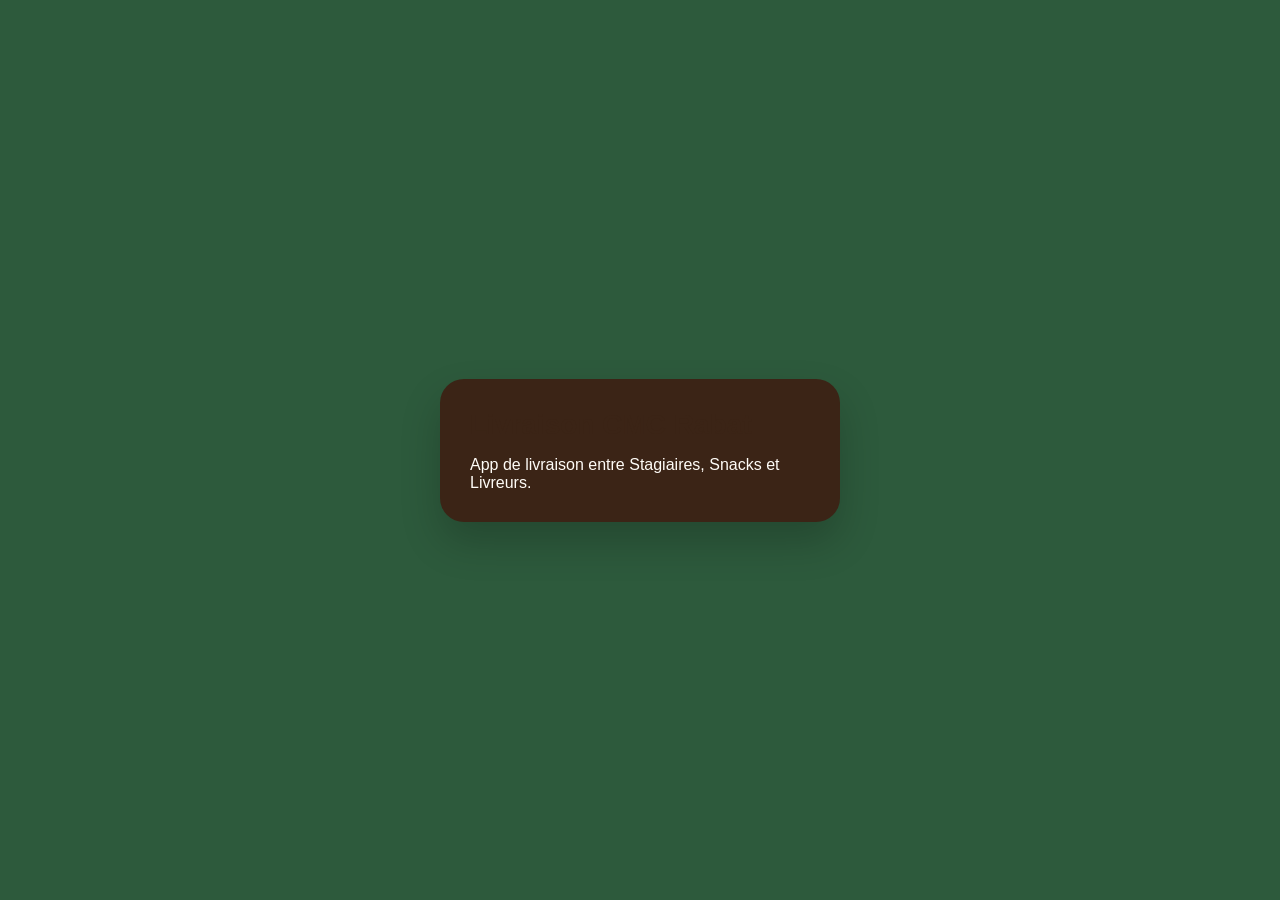
==== commit 4b221844: "Update print statement from 'Hello' to 'Goodbye'" ====
--- a/index.html
+++ b/index.html
@@ -3,861 +3,71 @@
 <head>
 <meta charset="UTF-8">
 <meta name="viewport" content="width=device-width, initial-scale=1">
-<title>Recherche UX & Wireframes : Livraison Campus CMC Rabat</title>
+<title>UX Design : Livraison Campus CMC Rabat</title>
 <style>
   :root {
-    /* Palette inspirée des snacks : salade fraîche, pain doré, tomate/fruits rouges, croûte grillée */
-    --bg-main: #2d5a3c;       /* Vert salade profond */
-    --bg-accent: #4c8c58;     /* Vert frais */
-    --crust: #3b2416;         /* Brun pain grillé / expresso */
-    --bread: #d9822b;         /* Doré pain / brioche */
-    --fruit: #d94e4e;         /* Rouge tomate / fraise */
-    --citrus: #f2b705;        /* Jaune agrume */
-    --cream: #fffcf7;         /* Blanc crème farine */
-    --ink: #2a1f18;
-    --muted: #6e5d52;
-    --light: #f6efe6;
-    --pale: #e6dacb;
+    --bg-main: #2d5a3c; --bg-accent: #4c8c58;
+    --crust: #3b2416; --bread: #d9822b;
+    --fruit: #d94e4e; --citrus: #f2b705;
+    --cream: #fffcf7; --light: #f6efe6;
   }
   * { box-sizing: border-box; margin: 0; padding: 0; }
-  html, body { height: 100%; overflow: hidden; }
-  body {
-    font-family: "Segoe UI", Arial, Helvetica, sans-serif;
-    background: radial-gradient(circle at 20% 20%, #3d754e 0%, var(--bg-main) 65%, #1e3f29 100%);
-    color: var(--ink);
-    display: flex;
-    flex-direction: column;
-    user-select: none;
-    position: relative;
-  }
-
-  /* Décoration subtile en arrière-plan (formes organiques fruits / feuilles / pains, sans logo) */
-  .bg-decor {
-    position: fixed; inset: 0; pointer-events: none; overflow: hidden; z-index: 0; opacity: 0.14;
-  }
-  .bg-decor svg { width: 100%; height: 100%; }
-
-  /* ---------- Barre supérieure ---------- */
-  .topbar {
-    position: relative; z-index: 2;
-    display: flex; justify-content: space-between; align-items: center;
-    padding: 16px 40px; color: var(--cream); font-weight: 600; font-size: 14px; letter-spacing: .4px;
-  }
-  .topbar .brand { opacity: .92; }
-  .topbar .counter { opacity: .92; }
-  .fs-btn {
-    background: rgba(255,252,247,.16); border: 1px solid rgba(255,252,247,.35);
-    color: var(--cream); padding: 7px 15px; border-radius: 999px; cursor: pointer; font-size: 13px;
-  }
-  .fs-btn:hover { background: rgba(255,252,247,.28); }
-
-  /* ---------- Scène : pile de cartes + carte principale ---------- */
-  .stage {
-    position: relative; z-index: 2;
-    flex: 1; display: grid; grid-template-columns: 33% 1fr; gap: 28px;
-    padding: 0 40px; min-height: 0;
-  }
-
-  .stack-wrap {
-    position: relative; perspective: 1400px; display: flex; align-items: center; justify-content: center;
-  }
-  .stack {
-    position: relative; width: 100%; max-width: 400px; height: 420px;
-    transform-style: preserve-3d;
-  }
-  .stack-card {
-    position: absolute; left: 0; top: 50%; width: 100%; height: 340px; margin-top: -170px;
-    background: var(--cream); border-radius: 24px; padding: 26px;
-    box-shadow: 0 22px 44px rgba(18, 32, 20, .35);
-    transition: transform .9s cubic-bezier(.2,.8,.2,1), opacity .9s ease;
-    transform-origin: center;
-    display: flex; flex-direction: column; justify-content: space-between; overflow: hidden;
-    border-top: 6px solid var(--bread);
-  }
-  .stack-card .sc-num { font-size: 13px; font-weight: 800; color: var(--bread); letter-spacing: 1px; }
-  .stack-card .sc-title { font-size: 20px; font-weight: 800; color: var(--crust); line-height: 1.25; }
-  .stack-card .sc-sec { font-size: 12px; color: var(--muted); font-weight: 600; }
-  .stack-card .sc-bar { height: 8px; border-radius: 8px; background: var(--pale); overflow: hidden; }
-  .stack-card .sc-bar span { display: block; height: 100%; background: var(--bg-accent); border-radius: 8px; }
-
-  .main-wrap { position: relative; display: flex; align-items: center; min-height: 0; }
-  .main-card {
-    position: relative; width: 100%; height: min(74vh, 640px);
-    background: var(--cream); border-radius: 30px; padding: 36px 44px;
-    box-shadow: 0 30px 60px rgba(15, 28, 18, .38);
-    display: flex; flex-direction: column; overflow: hidden;
-  }
-  .main-card.enter { animation: enter .7s cubic-bezier(.2,.8,.2,1); }
-  @keyframes enter {
-    from { opacity: 0; transform: translateX(40px) scale(.98); }
-    to   { opacity: 1; transform: translateX(0) scale(1); }
-  }
-  .section-tag {
-    font-size: 12px; font-weight: 800; letter-spacing: 1.3px; text-transform: uppercase; color: var(--bread);
-  }
-  .slide-title { font-size: 32px; font-weight: 800; color: var(--crust); margin: 6px 0 16px; line-height: 1.15; }
-  .content { flex: 1; min-height: 0; overflow: auto; padding-right: 6px; }
-  .footnote { font-size: 12px; color: var(--muted); margin-top: 12px; }
-
-  /* Couverture & Merci */
-  .cover { background: linear-gradient(135deg, var(--crust) 0%, #52321e 100%) !important; color: var(--cream) !important; justify-content: center; }
-  .cover .slide-title { font-size: 40px; color: var(--cream); margin: 12px 0 16px; }
-  .cover .sub { font-size: 19px; color: var(--citrus); margin-bottom: 24px; font-weight: 600; }
-  .cover .meta { font-size: 15px; opacity: .88; line-height: 1.6; }
-  .cover .section-tag { color: #f48c5b; }
-  .food-pills { display: flex; gap: 10px; flex-wrap: wrap; margin-bottom: 20px; }
-  .food-pill {
-    padding: 6px 14px; border-radius: 999px; font-size: 13px; font-weight: 700;
-    background: rgba(255,252,247,.12); border: 1px solid rgba(255,252,247,.25); color: var(--cream);
-  }
-
-  /* Cartes génériques */
-  .grid3 { display: grid; grid-template-columns: repeat(3, 1fr); gap: 16px; }
-  .grid2 { display: grid; grid-template-columns: repeat(2, 1fr); gap: 16px; }
-  .box { background: var(--light); border-radius: 18px; padding: 18px 20px; border: 1px solid #eadfce; }
-  .box h4 { font-size: 16px; color: var(--crust); margin-bottom: 8px; }
-  .box p, .box li { font-size: 14.5px; line-height: 1.45; }
-  .box ul { padding-left: 18px; }
-  .tint-fruit { background: #fbeaea; border-color: #f3cece; }
-  .tint-salad { background: #e8f3eb; border-color: #c8e2cf; }
-  .tint-bread { background: #fdf2e3; border-color: #f4dcba; }
-  .dark { background: var(--crust); color: var(--cream); border: none; }
-  .dark h4 { color: var(--citrus); }
-  .q { font-weight: 700; color: var(--crust); font-size: 16.5px; margin-bottom: 8px; }
-  .answer-label { font-size: 12px; font-weight: 800; letter-spacing: 1px; color: var(--bg-main); text-transform: uppercase; margin-bottom: 8px; }
-
-  /* Barres de résultats */
-  .bars { display: flex; flex-direction: column; gap: 11px; }
-  .bar-row { display: grid; grid-template-columns: 225px 1fr 60px; align-items: center; gap: 12px; font-size: 14.5px; }
-  .bar-track { height: 20px; background: var(--pale); border-radius: 12px; overflow: hidden; }
-  .bar-fill { height: 100%; border-radius: 12px; background: var(--fruit); transform-origin: left; animation: grow .9s ease both; }
-  .bar-fill.salad { background: var(--bg-accent); }
-  .bar-fill.bread { background: var(--bread); }
-  .bar-fill.crust { background: var(--crust); }
-  .bar-val { font-weight: 800; color: var(--crust); text-align: right; }
-  @keyframes grow { from { transform: scaleX(0); } to { transform: scaleX(1); } }
-
-  /* ---------- USER FLOW DIAGRAMME (Bas-fidélité / UX) ---------- */
-  .flow-board {
-    display: flex; flex-direction: column; gap: 14px; background: #fff;
-    border: 2px dashed #cbbba8; border-radius: 18px; padding: 16px;
-  }
-  .flow-lane {
-    display: flex; align-items: center; gap: 8px; flex-wrap: wrap;
-    padding: 10px 12px; border-radius: 12px; background: var(--light);
-  }
-  .lane-title {
-    width: 110px; font-size: 12px; font-weight: 800; text-transform: uppercase;
-    color: var(--crust); flex-shrink: 0;
-  }
-  .fn-screen {
-    background: #fde68a; border: 1.5px solid #b45309; color: #451a03;
-    padding: 6px 10px; border-radius: 6px; font-size: 12px; font-weight: 700; text-align: center;
-  }
-  .fn-action {
-    background: #bbf7d0; border: 1.5px solid #15803d; color: #052e16;
-    padding: 6px 11px; border-radius: 999px; font-size: 12px; font-weight: 700; text-align: center;
-  }
-  .fn-decision {
-    background: #bae6fd; border: 1.5px solid #0369a1; color: #082f49;
-    padding: 6px 10px; border-radius: 4px; font-size: 11.5px; font-weight: 700;
-    transform: skewX(-8deg);
-  }
-  .fn-arrow { font-weight: 800; color: var(--muted); font-size: 14px; }
-
-  /* ---------- WIREFRAMES UX (Basse fidélité / Noir & Blanc / Sans UI) ---------- */
-  .wf-showcase {
-    display: grid; grid-template-columns: 270px 1fr; gap: 24px; align-items: start;
-  }
-  .wf-phone {
-    width: 265px; background: #ffffff; border: 2.5px solid #2b2b2b; border-radius: 22px;
-    padding: 14px 14px 10px; font-family: Arial, Helvetica, sans-serif; color: #222;
-    box-shadow: 6px 6px 0px #d6cec2;
-  }
-  .wf-meta-top { font-size: 9.5px; color: #666; letter-spacing: .5px; text-transform: uppercase; margin-bottom: 4px; }
-  .wf-h1 { font-size: 17px; font-weight: 800; color: #111; margin-bottom: 4px; }
-  .wf-sub { font-size: 11px; color: #555; margin-bottom: 10px; line-height: 1.3; }
-  .wf-img-box {
-    border: 1.5px solid #888; background: #f5f5f5; position: relative;
-    display: flex; align-items: center; justify-content: center; overflow: hidden;
-  }
-  .wf-img-box svg { position: absolute; inset: 0; width: 100%; height: 100%; }
-  .wf-input {
-    border: 1.5px solid #666; padding: 7px 9px; font-size: 11px; color: #777;
-    background: #fff; margin-bottom: 8px;
-  }
-  .wf-label { font-size: 11px; font-weight: 700; margin-bottom: 3px; color: #222; }
-  .wf-card {
-    border: 1.5px solid #777; padding: 8px; margin-bottom: 8px; display: flex; gap: 9px; align-items: center;
-  }
-  .wf-tabs { display: grid; grid-template-columns: repeat(3, 1fr); gap: 5px; margin-bottom: 10px; }
-  .wf-tab {
-    border: 1.5px solid #666; text-align: center; padding: 5px 2px; font-size: 11px; font-weight: 700;
-  }
-  .wf-tab.active { background: #dcdcdc; }
-  .wf-btn {
-    border: 1.5px solid #333; background: #e0e0e0; text-align: center;
-    padding: 8px; font-size: 12px; font-weight: 800; color: #111; margin-top: 8px;
-  }
-  .wf-btn-outline {
-    border: 1.5px solid #444; background: #fff; text-align: center;
-    padding: 6px; font-size: 11px; font-weight: 700; color: #111;
-  }
-  .wf-footer {
-    border-top: 1px solid #ccc; margin-top: 10px; padding-top: 6px;
-    font-size: 9.5px; color: #666; display: flex; justify-content: space-between;
-  }
-  .wf-homebar { width: 64px; height: 3px; background: #333; margin: 6px auto 0; border-radius: 2px; }
-
-  /* ---------- Contrôles ---------- */
-  .controls {
-    position: relative; z-index: 2;
-    display: flex; flex-direction: column; align-items: center; gap: 12px; padding: 12px 0 18px;
-  }
-  .dots { display: flex; gap: 9px; flex-wrap: wrap; justify-content: center; max-width: 90vw; }
-  .dot {
-    width: 9px; height: 9px; border-radius: 50%; background: rgba(255,252,247,.4); border: 0; cursor: pointer;
-    transition: transform .3s ease, background .3s ease;
-  }
-  .dot.active { background: var(--citrus); transform: scale(1.55); }
-  .nav { display: flex; gap: 14px; }
-  .nav button {
-    background: var(--cream); color: var(--crust); border: 0; border-radius: 999px; padding: 9px 22px;
-    font-weight: 800; font-size: 14px; cursor: pointer; box-shadow: 0 8px 18px rgba(0,0,0,.2);
-  }
-  .nav button:disabled { opacity: .4; cursor: default; }
-
-  @media (max-width: 920px) {
-    .stage { grid-template-columns: 1fr; }
-    .stack-wrap { display: none; }
-    .wf-showcase { grid-template-columns: 1fr; justify-items: center; }
-    .grid3, .grid2 { grid-template-columns: 1fr; }
-    .slide-title { font-size: 25px; }
-  }
+  body { font-family: "Segoe UI", sans-serif; background: var(--bg-main); color: var(--crust); height: 100vh; overflow: hidden; }
+  
+  /* Container Reels Vertical */
+  .reels-container { height: 100vh; overflow-y: scroll; scroll-snap-type: y mandatory; }
+  .slide { height: 100vh; scroll-snap-align: start; display: flex; align-items: center; justify-content: center; padding: 20px; }
+  
+  /* Style Carte */
+  .wf-card { width: 100%; max-width: 400px; background: var(--cream); border-radius: 24px; padding: 30px; box-shadow: 0 20px 40px rgba(0,0,0,0.2); }
+  .wf-img { background: #eee; height: 120px; display: flex; align-items: center; justify-content: center; border: 2px dashed #999; margin-bottom: 20px; border-radius: 12px; }
+  h1 { font-size: 28px; margin-bottom: 15px; color: var(--crust); }
+  .box { background: var(--light); padding: 15px; border-radius: 15px; margin-top: 10px; }
+  .btn { background: var(--bread); color: white; padding: 12px; text-align: center; font-weight: bold; border-radius: 10px; margin-top: 15px; }
 </style>
 </head>
 <body>
 
-<!-- Fond illustratif léger : silhouettes abstraites de pains, feuilles de salade et fruits (sans logo) -->
-<div class="bg-decor" aria-hidden="true">
-  <svg viewBox="0 0 1440 900" fill="none" xmlns="http://www.w3.org/2000/svg">
-    <!-- Pain / Baguette stylisée en haut à gauche -->
-    <rect x="60" y="90" width="240" height="95" rx="47" transform="rotate(-18 60 90)" fill="#f2b705"/>
-    <path d="M110 95 L135 125 M155 82 L180 112 M200 70 L225 100" stroke="#fff" stroke-width="6" stroke-linecap="round"/>
-    <!-- Tranche d'agrume / fruit en bas à gauche -->
-    <circle cx="170" cy="760" r="110" fill="#d94e4e"/>
-    <circle cx="170" cy="760" r="82" stroke="#fff" stroke-width="5" stroke-dasharray="18 14"/>
-    <!-- Feuille de salade / herbes à droite -->
-    <path d="M1260 140 C1340 120, 1410 210, 1340 290 C1270 370, 1180 280, 1260 140 Z" fill="#a3e635"/>
-    <path d="M1265 165 Q1300 220 1330 275" stroke="#fff" stroke-width="5" stroke-linecap="round"/>
-    <!-- Bol de salade / snack en bas à droite -->
-    <path d="M1140 720 H1380 C1380 800, 1320 845, 1260 845 C1200 845, 1140 800, 1140 720 Z" fill="#d9822b"/>
-    <circle cx="1210" cy="705" r="28" fill="#a3e635"/>
-    <circle cx="1265" cy="698" r="32" fill="#d94e4e"/>
-    <circle cx="1320" cy="708" r="26" fill="#f2b705"/>
-  </svg>
+<div class="reels-container">
+  <!-- Slide 0: Cover -->
+  <div class="slide"><div class="wf-card" style="background:var(--crust); color:var(--cream)">
+    <h1>Livraison CMC Rabat</h1>
+    <p>App de livraison entre Stagiaires, Snacks et Livreurs.</p>
+  </div></div>
+
+  <!-- Slide 1: Sommaire -->
+  <div class="slide"><div class="wf-card">
+    <h1>Sommaire</h1>
+    <ul style="padding-left:20px">
+      <li>01. Problématique</li><li>02. Recherche qualitative</li><li>03. Recherche quantitative</li>
+      <li>04. Persona</li><li>05. Objectifs & solutions</li><li>06. Scénarios</li>
+      <li>07. Carte d'expérience</li><li>08. Parcours utilisateur</li><li>09. User flow</li><li>10. Prototype</li>
+    </ul>
+  </div></div>
+
+  <!-- Slide 4: Persona -->
+  <div class="slide"><div class="wf-card">
+    <h1>Persona : Stagiaire CMC</h1>
+    <div class="wf-img">Photo Youssef</div>
+    <h3>Youssef, 22 ans</h3>
+    <div class="box">
+      <p><b>Profil :</b> Stagiaire CMC Rabat (Tamesna).</p>
+      <p><b>Frustrations :</b> Files d'attente, perte de temps, budget serré.</p>
+      <p><b>Besoins :</b> Précommande, commande groupée, point de retrait rapide.</p>
+    </div>
+  </div></div>
+
+  <!-- Slide 10: Prototype -->
+  <div class="slide"><div class="wf-card">
+    <h1>Prototype Suivi</h1>
+    <div class="wf-img">QR CODE</div>
+    <div class="box">
+      <p><b>Statut :</b> En préparation</p>
+      <p><b>Lieu :</b> Porte Principale CMC</p>
+    </div>
+    <div class="btn">Retour à l'accueil</div>
+  </div></div>
 </div>
 
-<div class="topbar">
-  <span class="brand">Projet UX · Livraison Snacks & Repas · Campus CMC Rabat</span>
-  <span class="counter" id="counter"></span>
-  <button class="fs-btn" id="fsBtn" title="Plein écran (F)">Plein écran</button>
-</div>
-
-<div class="stage">
-  <div class="stack-wrap">
-    <div class="stack" id="stack"></div>
-  </div>
-  <div class="main-wrap">
-    <div class="main-card" id="mainCard"><div class="content" id="mainContent"></div></div>
-  </div>
-</div>
-
-<div class="controls">
-  <div class="nav">
-    <button id="prevBtn">← Précédent</button>
-    <button id="nextBtn">Suivant →</button>
-  </div>
-  <div class="dots" id="dots"></div>
-</div>
-
-<script>
-/* ==================================================================
-   SECTIONS SELON VOTRE SOMMAIRE
-   ================================================================== */
-const SECTIONS = [
-  "Recherche qualitative - Les résultats",
-  "User Flow (Parcours utilisateur)",
-  "Prototype UX : Wireframes (Basse fidélité)",
-  "Conclusion & Merci"
-];
-
-// Helper pour l'espace réservé d'image wireframe (croix UX standard)
-const wfPlaceholder = (w, h, label = "") => `
-  <div class="wf-img-box" style="width:${w};height:${h};flex-shrink:0">
-    <svg viewBox="0 0 100 100" preserveAspectRatio="none">
-      <line x1="0" y1="0" x2="100" y2="100" stroke="#999" stroke-width="1.5"/>
-      <line x1="100" y1="0" x2="0" y2="100" stroke="#999" stroke-width="1.5"/>
-    </svg>
-    ${label ? `<span style="position:relative;background:#fff;padding:2px 5px;font-size:10px;font-weight:800;border:1px solid #888">${label}</span>` : ""}
-  </div>`;
-
-const bars = (rows, max, unit = "/9", cls = "salad") =>
-  `<div class="bars">${rows.map(([label, v]) => `
-    <div class="bar-row">
-      <span>${label}</span>
-      <div class="bar-track"><div class="bar-fill ${cls}" style="width:${(v / max) * 100}%"></div></div>
-      <span class="bar-val">${v}${unit}</span>
-    </div>`).join("")}</div>`;
-
-const S = [];
-
-/* ---------------- 0. COUVERTURE ---------------- */
-S.push({
-  cover: true, section: "",
-  title: "Application de livraison de repas & snacks pour les stagiaires CMC Rabat",
-  html: `<div class="food-pills">
-           <span class="food-pill">Sandwichs & Pains chauds</span>
-           <span class="food-pill">Salades fraîches</span>
-           <span class="food-pill">Fruits & Jus naturels</span>
-           <span class="food-pill">Snacks partenaires</span>
-         </div>
-         <div class="sub">Recherche qualitative, User Flow et Wireframes UX (Basse fidélité)</div>
-         <div class="meta">Écosystème : Stagiaires CMC · Snacks & Restaurants · Livreurs Campus<br>Filière Design Digital UX/UI · CMC Rabat (Tamesna)</div>`
-});
-
-/* ---------------- 1. SOMMAIRE ---------------- */
-S.push({ section: "Sommaire", title: "Sommaire de la présentation", html: "__SOMMAIRE__" });
-
-/* ==================================================================
-   SECTION 1 : RECHERCHE QUALITATIVE - LES RÉSULTATS
-   ================================================================== */
-S.push({
-  section: SECTIONS[0],
-  title: "Objectif et acteurs interrogés (Entretiens)",
-  html: `<div class="box dark" style="margin-bottom:16px">
-           <p style="font-size:16px;line-height:1.5">Comprendre les habitudes alimentaires pendant la pause déjeuner à la CMC Rabat et identifier les blocages entre <b>stagiaires</b>, <b>snacks/restaurants</b> et <b>livreurs</b>.</p>
-         </div>
-         <div class="grid3">
-           <div class="box tint-salad">
-             <h4>Stagiaires CMC (5 entretiens)</h4>
-             <ul>
-               <li>Pause courte (30 à 45 min)</li>
-               <li>Budget étudiant (20 à 35 DH)</li>
-               <li>Besoin de repas rapides : sandwichs, salades, tacos, fruits</li>
-             </ul>
-           </div>
-           <div class="box tint-bread">
-             <h4>Snacks & Restaurants (2 entretiens)</h4>
-             <ul>
-               <li>Saturation entre 12h10 et 12h30</li>
-               <li>Commandes téléphoniques confuses</li>
-               <li>Besoin d'anticiper la préparation</li>
-             </ul>
-           </div>
-           <div class="box tint-fruit">
-             <h4>Livreurs Campus (2 entretiens)</h4>
-             <ul>
-               <li>Perte de temps aux accès du campus</li>
-               <li>Appels multiples pour localiser le stagiaire</li>
-               <li>Besoin d'un point de retrait unique</li>
-             </ul>
-           </div>
-         </div>`
-});
-
-S.push({
-  section: SECTIONS[0],
-  title: "Résultats qualitatifs : irritants récurrents",
-  html: `<div class="q">Fréquence des problèmes cités lors des 9 entretiens semi-directifs</div>
-         <div class="answer-label">Synthèse des retours terrain</div>
-         ${bars([
-           ["Files d'attente trop longues aux snacks", 9],
-           ["Crainte d'arriver en retard en cours/atelier", 8],
-           ["Manque de visibilité sur les menus et prix", 7],
-           ["Frais de livraison élevés pour un seul stagiaire", 6],
-           ["Difficulté du livreur à trouver l'entrée", 5]
-         ], 9, "/9", "bread")}
-         <div class="box tint-salad" style="margin-top:16px">
-           <p><b>Enseignement clé UX :</b> Le système doit intégrer la <b>précommande avant la pause</b>, le <b>panier partagé (commande groupée)</b> entre camarades et un <b>point de collecte fixe</b> à la porte principale.</p>
-         </div>`
-});
-
-S.push({
-  section: SECTIONS[0],
-  title: "Verbatims et besoins fonctionnels déduits",
-  html: `<div class="grid3">
-           <div class="box">
-             <h4>Parole de Stagiaire</h4>
-             <p><i>« À 12h15, tout le monde sort en même temps. Si j'attends 20 minutes au snack, je n'ai plus le temps de manger. »</i></p>
-             <p style="margin-top:10px;color:var(--bg-main)"><b>→ Solution UX :</b> Précommande horodatée + suivi en direct.</p>
-           </div>
-           <div class="box">
-             <h4>Parole de Gérant Snack</h4>
-             <p><i>« Si je reçois les commandes 20 minutes avant la pause, je prépare les pains et salades à l'avance sans erreur. »</i></p>
-             <p style="margin-top:10px;color:var(--bg-main)"><b>→ Solution UX :</b> File de préparation planifiée.</p>
-           </div>
-           <div class="box">
-             <h4>Parole de Livreur</h4>
-             <p><i>« Déposer toutes les commandes groupées à la Porte Principale avec un QR code me fait gagner 10 minutes par trajet. »</i></p>
-             <p style="margin-top:10px;color:var(--bg-main)"><b>→ Solution UX :</b> Validation rapide par QR Code.</p>
-           </div>
-         </div>`
-});
-
-/* ==================================================================
-   SECTION 2 : USER FLOW (PARCOURS UTILISATEUR)
-   ================================================================== */
-S.push({
-  section: SECTIONS[1],
-  title: "User Flow global : Stagiaire · Snack · Livreur",
-  html: `<div class="flow-board">
-           <div class="flow-lane">
-             <span class="lane-title">1. Accès & Choix</span>
-             <span class="fn-action">Ouvrir l'app</span><span class="fn-arrow">→</span>
-             <span class="fn-screen">Connexion Email CMC</span><span class="fn-arrow">→</span>
-             <span class="fn-screen">Liste Snacks Campus</span><span class="fn-arrow">→</span>
-             <span class="fn-screen">Menu (Pains, Salades, Fruits)</span><span class="fn-arrow">→</span>
-             <span class="fn-action">Ajouter au panier</span>
-           </div>
-           <div class="flow-lane">
-             <span class="lane-title">2. Panier & Groupe</span>
-             <span class="fn-decision">Commande groupée ?</span><span class="fn-arrow">→</span>
-             <span class="fn-action">Oui : Inviter camarades</span><span class="fn-arrow">→</span>
-             <span class="fn-screen">Créneau pause (ex: 12h30)</span><span class="fn-arrow">→</span>
-             <span class="fn-screen">Point collecte CMC</span><span class="fn-arrow">→</span>
-             <span class="fn-action">Payer sa part</span>
-           </div>
-           <div class="flow-lane">
-             <span class="lane-title">3. Préparation Snack</span>
-             <span class="fn-screen">Tableau de bord Snack</span><span class="fn-arrow">→</span>
-             <span class="fn-decision">Plats dispo ?</span><span class="fn-arrow">→</span>
-             <span class="fn-action">Préparer commande</span><span class="fn-arrow">→</span>
-             <span class="fn-action">Marquer « Prête »</span>
-           </div>
-           <div class="flow-lane">
-             <span class="lane-title">4. Livraison & Retrait</span>
-             <span class="fn-screen">Mission Livreur</span><span class="fn-arrow">→</span>
-             <span class="fn-action">Trajet vers Porte CMC</span><span class="fn-arrow">→</span>
-             <span class="fn-screen">Suivi en direct</span><span class="fn-arrow">→</span>
-             <span class="fn-action">Scanner QR Code</span><span class="fn-arrow">→</span>
-             <span class="fn-screen">Réception confirmée</span>
-           </div>
-         </div>
-         <p class="footnote">Légende UX : Jaune = Écran / Interface · Vert = Action utilisateur · Bleu = Condition / Décision.</p>`
-});
-
-/* ==================================================================
-   SECTION 3 : PROTOTYPE UX (WIREFRAMES BASSE FIDÉLITÉ - SANS UI)
-   ================================================================== */
-
-// Écran 1 sur 6 : Connexion CMC
-S.push({
-  section: SECTIONS[2],
-  title: "Wireframe 1/5 · Partie de connexion (Accès Stagiaire)",
-  html: `<div class="wf-showcase">
-           <div class="wf-phone">
-             <div class="wf-meta-top">CAMPUS CMC RABAT</div>
-             <div class="wf-h1">Connexion CMC</div>
-             <div style="margin:12px auto;width:74px">${wfPlaceholder("74px", "74px")}</div>
-             <div style="text-align:center;font-weight:800;font-size:15px;margin:8px 0 4px">Votre pause déjeuner,<br>sans attendre.</div>
-             <div class="wf-sub" style="text-align:center">Connectez-vous avec votre compte étudiant.</div>
-             <div class="wf-label">Email académique CMC</div>
-             <div class="wf-input">prenom.nom@cmc.ac.ma</div>
-             <div class="wf-label">Mot de passe</div>
-             <div class="wf-input">Saisir votre mot de passe</div>
-             <div style="font-size:10px;color:#555;margin-bottom:8px">Mot de passe oublié ?</div>
-             <div style="font-size:10px;color:#555;border-top:1px solid #ddd;padding-top:6px">Réservé aux stagiaires de la CMC Rabat.</div>
-             <div class="wf-btn">Se connecter</div>
-             <div class="wf-footer"><span>CMC Rabat / 1 sur 6</span></div>
-             <div class="wf-homebar"></div>
-           </div>
-           <div>
-             <div class="box tint-bread" style="margin-bottom:14px">
-               <h4>Structure UX de l'écran de connexion</h4>
-               <ul>
-                 <li><b>Identification sécurisée :</b> utilisation de l'adresse académique <code>@cmc.ac.ma</code> pour garantir que la livraison est réservée aux stagiaires du campus.</li>
-                 <li><b>Promesse claire :</b> hiérarchie visuelle centrée sur le gain de temps pendant la pause déjeuner.</li>
-                 <li><b>Approche Wireframe (Lo-Fi) :</b> structure filaire pure en niveaux de gris sans habillage graphique ni logo, afin de valider l'ergonomie et la lisibilité des champs.</li>
-               </ul>
-             </div>
-             <div class="box">
-               <h4>Étape du User Flow associée</h4>
-               <p>Ouvrir l'application → Vérification de session → Saisie des identifiants CMC → Accès aux snacks du campus.</p>
-             </div>
-           </div>
-         </div>`
-});
-
-// Écran 2 sur 6 : Les snacks du campus
-S.push({
-  section: SECTIONS[2],
-  title: "Wireframe 2/5 · Liste des snacks et restaurants proches",
-  html: `<div class="wf-showcase">
-           <div class="wf-phone">
-             <div class="wf-meta-top">CMC RABAT / 02</div>
-             <div class="wf-h1">Les snacks du campus</div>
-             <div class="wf-input">Rechercher un snack, pain, salade...</div>
-             <div style="border:1.5px solid #777;background:#f2f2f2;padding:8px;margin-bottom:10px">
-               <div style="font-weight:800;font-size:12px">Offres Stagiaires</div>
-               <div style="font-size:10px;color:#555">Des menus adaptés au budget étudiant.</div>
-             </div>
-             <div style="font-weight:800;font-size:13px;margin-bottom:6px">À proximité de votre pause</div>
-             <div class="wf-card">
-               ${wfPlaceholder("46px", "46px")}
-               <div><div style="font-weight:800;font-size:12px">Snack du Campus</div><div style="font-size:10px;color:#555">10–15 min · Livraison : 0 DH</div><div style="font-weight:800;font-size:11px">Dès 20 DH</div></div>
-             </div>
-             <div class="wf-card">
-               ${wfPlaceholder("46px", "46px")}
-               <div><div style="font-weight:800;font-size:12px">Pause Déj’ & Salades</div><div style="font-size:10px;color:#555">15–20 min · Livraison : 3 DH</div><div style="font-weight:800;font-size:11px">Dès 22 DH</div></div>
-             </div>
-             <div class="wf-card">
-               ${wfPlaceholder("46px", "46px")}
-               <div><div style="font-weight:800;font-size:12px">Le Fournil & Fruits</div><div style="font-size:10px;color:#555">15–25 min · Livraison : 5 DH</div><div style="font-weight:800;font-size:11px">Dès 18 DH</div></div>
-             </div>
-             <div style="font-size:10px;color:#555;margin-top:4px">Commandez ensemble, retirez au même point.</div>
-             <div class="wf-footer"><span>CMC Rabat / 2 sur 6</span></div>
-             <div class="wf-homebar"></div>
-           </div>
-           <div>
-             <div class="box tint-salad" style="margin-bottom:14px">
-               <h4>Décisions UX basées sur l'enquête</h4>
-               <ul>
-                 <li><b>Temps de livraison affiché d'emblée :</b> « 10–15 min » permet au stagiaire de vérifier la compatibilité avec sa pause de 30 min.</li>
-                 <li><b>Transparence tarifaire :</b> affichage immédiat des frais de livraison (0 DH à 5 DH) et du prix d'appel (« Dès 20 DH »).</li>
-                 <li><b>Mise en avant des offres étudiantes :</b> encart dédié aux formules économiques (sandwichs, salades composées, fruits).</li>
-               </ul>
-             </div>
-             <div class="box">
-               <h4>Interaction</h4>
-               <p>La sélection d'un établissement ouvre directement sa carte filtrable par catégorie de repas.</p>
-             </div>
-           </div>
-         </div>`
-});
-
-// Écran 3 sur 6 : Menu du snack
-S.push({
-  section: SECTIONS[2],
-  title: "Wireframe 3/5 · Carte et sélection des plats",
-  html: `<div class="wf-showcase">
-           <div class="wf-phone">
-             <div class="wf-meta-top">← Snacks</div>
-             <div class="wf-h1">Snack du Campus</div>
-             <div class="wf-sub">10–15 min · Livraison gratuite sur le campus</div>
-             <div class="wf-tabs">
-               <div class="wf-tab active">Pains / Tacos</div>
-               <div class="wf-tab">Salades</div>
-               <div class="wf-tab">Fruits & Jus</div>
-             </div>
-             <div style="font-weight:800;font-size:13px;margin-bottom:6px">À la carte</div>
-             <div class="wf-card" style="justify-content:space-between">
-               <div style="display:flex;gap:8px;align-items:center">
-                 ${wfPlaceholder("44px", "44px")}
-                 <div><div style="font-weight:800;font-size:11.5px">Pain poulet grillé</div><div style="font-size:9.5px;color:#555">Pain frais, crudités, sauce</div><div style="font-weight:800;font-size:11px;margin-top:2px">25 DH</div></div>
-               </div>
-               <div class="wf-btn-outline" style="padding:4px 7px;font-size:10px">+ Ajouter</div>
-             </div>
-             <div class="wf-card" style="justify-content:space-between">
-               <div style="display:flex;gap:8px;align-items:center">
-                 ${wfPlaceholder("44px", "44px")}
-                 <div><div style="font-weight:800;font-size:11.5px">Salade fraîcheur</div><div style="font-size:9.5px;color:#555">Laitue, thon, maïs, tomates</div><div style="font-weight:800;font-size:11px;margin-top:2px">22 DH</div></div>
-               </div>
-               <div class="wf-btn-outline" style="padding:4px 7px;font-size:10px">+ Ajouter</div>
-             </div>
-             <div class="wf-card" style="justify-content:space-between">
-               <div style="display:flex;gap:8px;align-items:center">
-                 ${wfPlaceholder("44px", "44px")}
-                 <div><div style="font-weight:800;font-size:11.5px">Coupe de fruits frais</div><div style="font-size:9.5px;color:#555">Fruits de saison découpés</div><div style="font-weight:800;font-size:11px;margin-top:2px">15 DH</div></div>
-               </div>
-               <div class="wf-btn-outline" style="padding:4px 7px;font-size:10px">+ Ajouter</div>
-             </div>
-             <div class="wf-footer"><span>CMC Rabat / 3 sur 6</span></div>
-             <div class="wf-homebar"></div>
-           </div>
-           <div>
-             <div class="box tint-bread" style="margin-bottom:14px">
-               <h4>Ergonomie de choix rapide</h4>
-               <ul>
-                 <li><b>Navigation par onglets :</b> accès direct aux catégories <i>Pains / Tacos</i>, <i>Salades</i> et <i>Fruits & Jus</i> sans défilement excessif.</li>
-                 <li><b>Ajout en un clic (« + Ajouter ») :</b> réduit le temps de commande à moins de 90 secondes.</li>
-                 <li><b>Lisibilité des ingrédients et prix :</b> évite toute ambiguïté lors de la préparation par le snack.</li>
-               </ul>
-             </div>
-           </div>
-         </div>`
-});
-
-// Écran 4 sur 6 : Mon panier & Commande groupée
-S.push({
-  section: SECTIONS[2],
-  title: "Wireframe 4/5 · Panier et commande groupée entre stagiaires",
-  html: `<div class="wf-showcase">
-           <div class="wf-phone">
-             <div class="wf-meta-top">← Menu</div>
-             <div class="wf-h1">Mon panier</div>
-             <div class="wf-sub">Snack du Campus · 1 article</div>
-             <div class="wf-card" style="justify-content:space-between">
-               <div style="display:flex;gap:8px;align-items:center">
-                 ${wfPlaceholder("44px", "44px")}
-                 <div><div style="font-weight:800;font-size:12px">Pain poulet grillé</div><div style="font-size:10px;color:#555">Sauce au choix · Quantité : 1</div></div>
-               </div>
-               <div style="font-weight:800;font-size:12px">25 DH</div>
-             </div>
-             <div style="font-weight:800;font-size:13px;margin:10px 0 6px">Commander à plusieurs</div>
-             <div style="border:1.5px solid #777;padding:9px;background:#f8f8f8">
-               <div style="display:flex;justify-content:space-between;align-items:center;font-weight:800;font-size:11.5px">
-                 <span>Créer un panier partagé<br>(Commande groupée)</span>
-                 <span style="border:1.5px solid #333;border-radius:10px;padding:1px 8px;background:#ccc">ON</span>
-               </div>
-               <div style="font-size:10px;color:#555;margin:6px 0">Activé · Invitez vos camarades à ajouter leurs repas avant de valider.</div>
-               <div class="wf-btn-outline">Inviter des camarades</div>
-             </div>
-             <div style="font-weight:800;font-size:12px;margin-top:10px">Récapitulatif</div>
-             <div style="display:flex;justify-content:space-between;font-size:11px;margin-top:4px"><span>Sous-total</span><span>25 DH</span></div>
-             <div style="display:flex;justify-content:space-between;font-size:11px"><span>Livraison campus</span><span>0 DH</span></div>
-             <div style="display:flex;justify-content:space-between;font-weight:800;font-size:13px;border-top:1px solid #ccc;margin-top:5px;padding-top:5px"><span>Total à payer</span><span>25 DH</span></div>
-             <div class="wf-btn">Continuer</div>
-             <div class="wf-footer"><span>CMC Rabat / 4 sur 6</span></div>
-             <div class="wf-homebar"></div>
-           </div>
-           <div>
-             <div class="box tint-fruit" style="margin-bottom:14px">
-               <h4>Fonctionnalité phare : Panier partagé</h4>
-               <ul>
-                 <li><b>Réduction des coûts :</b> plusieurs stagiaires d'un même groupe commandent ensemble et partagent les frais de livraison.</li>
-                 <li><b>Livraison groupée :</b> le livreur effectue un seul dépôt pour plusieurs stagiaires au même créneau de pause.</li>
-                 <li><b>Récapitulatif détaillé :</b> sous-total, livraison et total net affichés avant le choix du créneau.</li>
-               </ul>
-             </div>
-           </div>
-         </div>`
-});
-
-// Écran 6 sur 6 : Suivi en direct & QR Code
-S.push({
-  section: SECTIONS[2],
-  title: "Wireframe 5/5 · Suivi en direct et retrait par QR Code",
-  html: `<div class="wf-showcase">
-           <div class="wf-phone">
-             <div class="wf-meta-top">COMMANDE N° CMC-012</div>
-             <div class="wf-h1">Suivi en direct</div>
-             <div class="wf-sub">Snack du Campus · Paiement confirmé</div>
-             <div style="border:1.5px solid #777;background:#f2f2f2;padding:9px;margin-bottom:10px">
-               <div style="font-weight:800;font-size:14px">En préparation</div>
-               <div style="font-size:11px;color:#333">Retrait prévu à 12h30</div>
-             </div>
-             <div style="font-weight:800;font-size:11.5px;margin-bottom:5px">Progression de la commande</div>
-             <div style="display:grid;grid-template-columns:repeat(4,1fr);gap:4px;text-align:center;font-size:9px;margin-bottom:10px">
-               <div><div style="height:4px;background:#333;margin-bottom:3px"></div>Validée</div>
-               <div><div style="height:4px;background:#333;margin-bottom:3px"></div><b>Préparation</b></div>
-               <div><div style="height:4px;background:#ddd;margin-bottom:3px"></div>En route</div>
-               <div><div style="height:4px;background:#ddd;margin-bottom:3px"></div>À retirer</div>
-             </div>
-             <div style="font-size:10px;color:#555">Point de collecte CMC</div>
-             <div style="font-weight:800;font-size:12.5px;margin-bottom:4px">Porte Principale · CMC Rabat</div>
-             <div style="font-size:10px;margin-bottom:6px">Présentez ce QR code au retrait.</div>
-             <div style="display:flex;justify-content:center">${wfPlaceholder("96px", "96px", "QR CODE")}</div>
-             <div style="text-align:center;font-weight:800;font-size:11px;margin-top:6px">1 × Pain poulet / Total : 25 DH</div>
-             <div class="wf-btn">Retour à l'accueil</div>
-             <div class="wf-footer"><span>CMC Rabat / 6 sur 6</span></div>
-             <div class="wf-homebar"></div>
-           </div>
-           <div>
-             <div class="box tint-salad" style="margin-bottom:14px">
-               <h4>Sécurisation et rapidité de la remise</h4>
-               <ul>
-                 <li><b>Barre de progression en 4 étapes :</b> réduit l'anxiété liée à l'attente (Validée → Préparation → En route → À retirer).</li>
-                 <li><b>Point de collecte unique :</b> <i>Porte Principale · CMC Rabat</i> élimine les appels téléphoniques entre livreur et stagiaire.</li>
-                 <li><b>QR Code de retrait :</b> validation instantanée de la remise de commande en moins de 5 secondes.</li>
-               </ul>
-             </div>
-           </div>
-         </div>`
-});
-
-/* ==================================================================
-   SECTION 4 : CONCLUSION & MERCI
-   ================================================================== */
-S.push({
-  cover: true, section: SECTIONS[3],
-  title: "Merci pour votre attention",
-  html: `<div class="sub">Des questions sur la recherche qualitative, le User Flow ou les Wireframes UX ?</div>
-         <div class="food-pills">
-           <span class="food-pill">✓ Besoins stagiaires & snacks validés</span>
-           <span class="food-pill">✓ User Flow complet</span>
-           <span class="food-pill">✓ Wireframes basse fidélité testables</span>
-         </div>
-         <div class="meta">Prochaine étape : Tests utilisateurs sur les wireframes puis conception de l'interface UI.<br>Campus CMC Rabat (Tamesna)</div>`
-});
-
-/* ==================================================================
-   SOMMAIRE GÉNÉRÉ DYNAMIQUEMENT
-   ================================================================== */
-(function buildSommaire() {
-  const firstIdx = {};
-  S.forEach((sl, i) => {
-    if (sl.section && sl.section !== "Sommaire" && firstIdx[sl.section] === undefined) firstIdx[sl.section] = i;
-  });
-  const colors = ["#d9822b", "#2d5a3c", "#d94e4e", "#3b2416"];
-  const items = SECTIONS.map((name, k) => {
-    const start = firstIdx[name];
-    const end = Math.max(...S.map((sl, i) => (sl.section === name ? i : -1)));
-    const pg = start === end ? `Slide ${start + 1}` : `Slides ${start + 1} à ${end + 1}`;
-    return `<div style="display:grid;grid-template-columns:46px 1fr auto;align-items:center;gap:14px;padding:12px 16px;background:var(--light);border-radius:16px;border:1px solid #eadfce">
-              <span style="width:36px;height:36px;border-radius:50%;background:${colors[k % colors.length]};color:#fff;display:flex;align-items:center;justify-content:center;font-weight:800;font-size:16px">${k + 1}</span>
-              <span style="font-weight:800;color:var(--crust);font-size:18px">${name}</span>
-              <span style="color:var(--muted);font-size:14px;font-weight:600">${pg}</span>
-            </div>`;
-  }).join("");
-  S[1].html = `<div style="display:flex;flex-direction:column;gap:12px;margin-top:6px">${items}</div>`;
-})();
-
-/* ==================================================================
-   MOTEUR DE PRÉSENTATION 3D (IDENTIQUE AU MODÈLE)
-   ================================================================== */
-let cur = 0;
-const stackEl = document.getElementById("stack");
-const mainCard = document.getElementById("mainCard");
-const mainContent = document.getElementById("mainContent");
-const dotsEl = document.getElementById("dots");
-const counter = document.getElementById("counter");
-const prevBtn = document.getElementById("prevBtn");
-const nextBtn = document.getElementById("nextBtn");
-
-const POS = [
-  { tx: 0,    ty: 0,   sc: 1,    ry: -10, op: 1,   z: 30 },
-  { tx: 70,   ty: -44, sc: .92,  ry: -16, op: .72, z: 20 },
-  { tx: 130,  ty: -86, sc: .84,  ry: -22, op: .45, z: 10 },
-];
-const HIDDEN_BACK = { tx: 200, ty: -120, sc: .78, ry: -26, op: 0, z: 0 };
-const HIDDEN_FRONT = { tx: -120, ty: 0, sc: .9, ry: 0, op: 0, z: 40 };
-
-function applyPos(el, p, animate = true) {
-  el.style.transition = animate ? "" : "none";
-  el.style.transform = `translate3d(${p.tx}px, ${p.ty}px, ${p.z}px) rotateY(${p.ry}deg) scale(${p.sc})`;
-  el.style.opacity = p.op;
-  el.style.zIndex = p.z;
-}
-
-function fillCard(el, idx) {
-  const sl = S[idx];
-  if (!sl) { el.style.visibility = "hidden"; return; }
-  el.style.visibility = "visible";
-  el.innerHTML = `<div><div class="sc-num">${String(idx + 1).padStart(2, "0")}</div>
-                  <div class="sc-sec" style="margin-top:8px">${sl.section || "Couverture"}</div></div>
-                  <div class="sc-title">${sl.title}</div>
-                  <div class="sc-bar"><span style="width:${((idx + 1) / S.length) * 100}%"></span></div>`;
-}
-
-let cards = [];
-function buildStack() {
-  stackEl.innerHTML = "";
-  cards = [0, 1, 2].map(() => {
-    const d = document.createElement("div");
-    d.className = "stack-card";
-    stackEl.appendChild(d);
-    return d;
-  });
-  cards.forEach((el, k) => { fillCard(el, cur + k); applyPos(el, POS[k], false); });
-}
-
-function renderDots() {
-  dotsEl.innerHTML = "";
-  S.forEach((_, i) => {
-    const b = document.createElement("button");
-    b.className = "dot" + (i === cur ? " active" : "");
-    b.title = "Slide " + (i + 1);
-    b.onclick = () => goTo(i);
-    dotsEl.appendChild(b);
-  });
-}
-
-function renderMain(animate = true) {
-  mainContent.innerHTML = `${S[cur].section && !S[cur].cover ? `<div class="section-tag">${S[cur].section}</div>` : ""}
-    ${S[cur].cover ? "" : `<div class="slide-title">${S[cur].title}</div>`}
-    ${S[cur].html}`;
-  if (S[cur].cover) {
-    mainCard.classList.add("cover");
-    const tag = cur === 0 ? "UX Design · Campus CMC Rabat" : "Fin de présentation";
-    mainContent.innerHTML = `<div class="section-tag">${tag}</div><div class="slide-title">${S[cur].title}</div>${S[cur].html}`;
-    mainContent.style.display = "flex"; mainContent.style.flexDirection = "column"; mainContent.style.justifyContent = "center";
-  } else {
-    mainCard.classList.remove("cover");
-    mainContent.style.display = ""; mainContent.style.flexDirection = ""; mainContent.style.justifyContent = "";
-  }
-  if (animate) {
-    mainCard.classList.remove("enter");
-    void mainCard.offsetWidth;
-    mainCard.classList.add("enter");
-  }
-  counter.textContent = `${cur + 1} / ${S.length}`;
-  prevBtn.disabled = cur === 0;
-  nextBtn.disabled = cur === S.length - 1;
-  renderDots();
-}
-
-let busy = false;
-function lock() { busy = true; setTimeout(() => { busy = false; }, 950); }
-
-function next() {
-  if (busy || cur >= S.length - 1) return;
-  lock();
-  const front = cards[0];
-  applyPos(front, { ...HIDDEN_FRONT, tx: 260, ty: 0, sc: 1.05, ry: 0, op: 0, z: 60 });
-  setTimeout(() => {
-    cur++;
-    renderMain(true);
-    fillCard(front, cur + 2);
-    applyPos(front, HIDDEN_BACK, false);
-    cards = [cards[1], cards[2], front];
-    cards.forEach((el, k) => applyPos(el, POS[k], true));
-    front.style.transition = "transform .9s cubic-bezier(.2,.8,.2,1), opacity .9s ease";
-    requestAnimationFrame(() => { applyPos(front, POS[2], true); });
-  }, 380);
-}
-
-function prev() {
-  if (busy || cur <= 0) return;
-  lock();
-  const back = cards[2];
-  cur--;
-  fillCard(back, cur);
-  applyPos(back, { ...HIDDEN_FRONT, tx: -140, op: 0 }, false);
-  renderMain(true);
-  cards = [back, cards[0], cards[1]];
-  requestAnimationFrame(() => {
-    cards.forEach((el, k) => applyPos(el, POS[k], true));
-  });
-  setTimeout(() => { cards.forEach((el, k) => { if (!S[cur + k]) el.style.visibility = "hidden"; }); }, 0);
-}
-
-function goTo(i) {
-  if (i === cur) return;
-  if (i > cur) { const step = () => { if (cur < i) { next(); setTimeout(step, 960); } }; step(); }
-  else { const step = () => { if (cur > i) { prev(); setTimeout(step, 960); } }; step(); }
-}
-
-prevBtn.onclick = () => prev();
-nextBtn.onclick = () => next();
-
-document.addEventListener("keydown", (e) => {
-  if (e.key === "ArrowRight" || e.key === " " || e.key === "PageDown") { e.preventDefault(); next(); }
-  else if (e.key === "ArrowLeft" || e.key === "PageUp") { e.preventDefault(); prev(); }
-  else if (e.key === "Home") goTo(0);
-  else if (e.key === "End") goTo(S.length - 1);
-  else if (e.key === "f" || e.key === "F") toggleFs();
-});
-
-const fsBtn = document.getElementById("fsBtn");
-function toggleFs() {
-  if (!document.fullscreenElement) document.documentElement.requestFullscreen?.();
-  else document.exitFullscreen?.();
-}
-fsBtn.onclick = toggleFs;
-
-buildStack();
-renderMain(false);
-</script>
 </body>
 </html>
